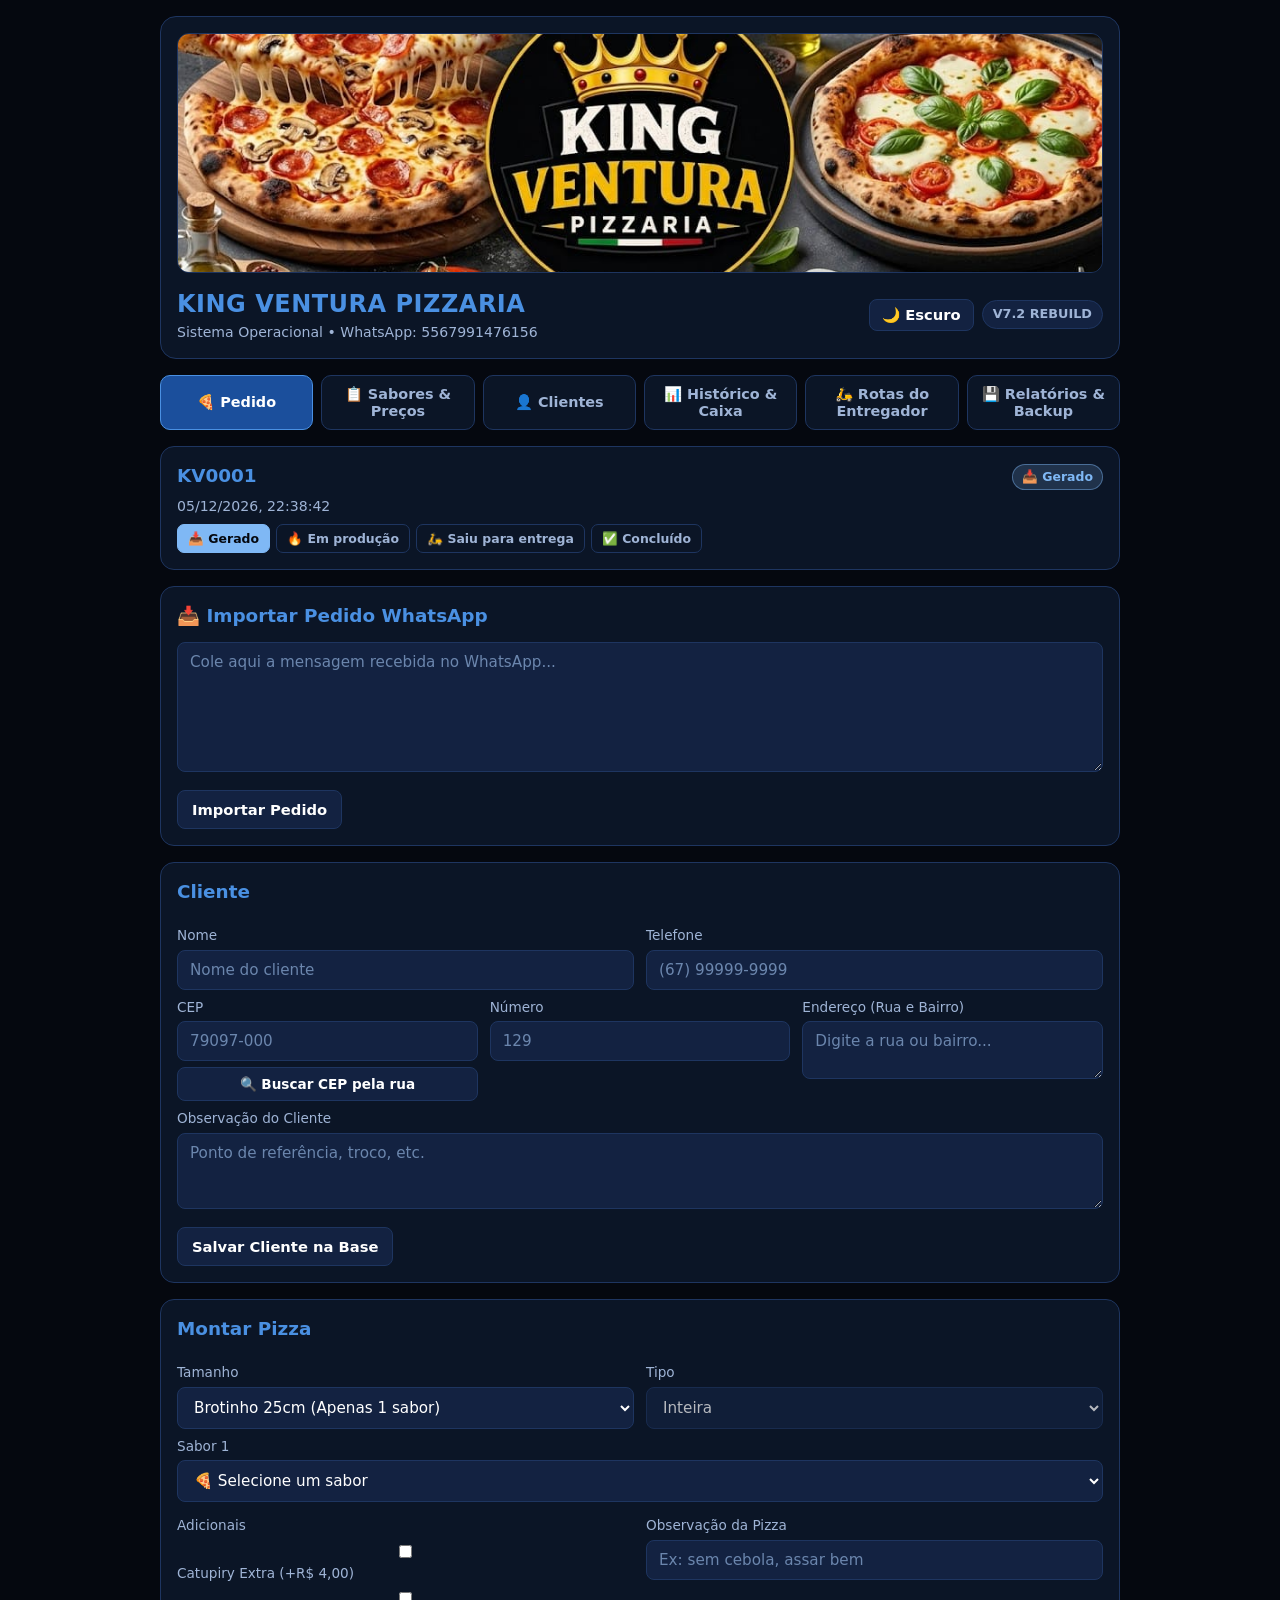
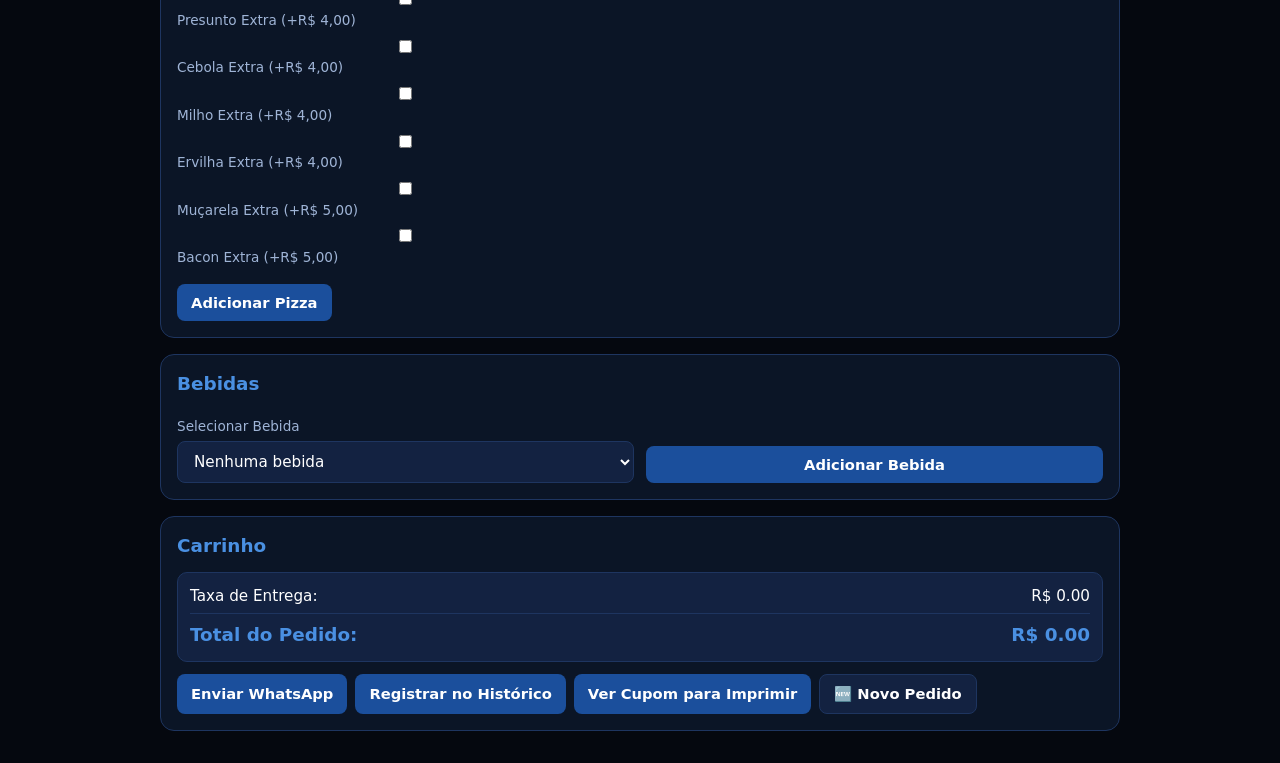
==== index.html @ 36b6d4f2 "Update index.html" ====
<!DOCTYPE html>
<html lang="pt-BR">
<head>
  <meta charset="UTF-8" />
  <meta name="viewport" content="width=device-width, initial-scale=1.0" />
  <title>KING VENTURA PIZZARIA — Sistema Operacional</title>
  <style>
    /* Paleta Grêmio: azul, preto e branco. Escuro (padrao) ou claro. */
    :root,
    body[data-tema="escuro"] {
      --bg: #05080f;
      --surface: #0b1526;
      --surface-2: #132241;
      --border: #1e3560;
      --text: #ffffff;
      --muted: #9fb4d6;
      --gold: #4a90e2;
      --terracotta: #1b4f9c;
      --danger: #cf4638;
      --azul-claro: #7fb8f5;
      --placeholder: #6b86ad;
      --sombra: rgba(0, 0, 0, 0.5);
    }

    body[data-tema="claro"] {
      --bg: #eef3fb;
      --surface: #ffffff;
      --surface-2: #e3ecf9;
      --border: #b9cdea;
      --text: #08203f;
      --muted: #4a6a94;
      --gold: #1b4f9c;
      --terracotta: #1b4f9c;
      --danger: #b8302a;
      --azul-claro: #4a90e2;
      --placeholder: #8ba3c4;
      --sombra: rgba(11, 21, 38, 0.12);
    }

    * {
      box-sizing: border-box;
      margin: 0;
      padding: 0;
      font-family: system-ui, -apple-system, BlinkMacSystemFont, "Segoe UI", Roboto, sans-serif;
    }

    body {
      background: var(--bg);
      color: var(--text);
      padding: 16px;
      line-height: 1.45;
    }

    ::selection {
      background: var(--gold);
      color: #ffffff;
    }

    body[data-tema="claro"] .card,
    body[data-tema="claro"] .brand-header,
    body[data-tema="claro"] .item,
    body[data-tema="claro"] .list-card {
      box-shadow: 0 1px 3px var(--sombra);
    }

    input:focus, select:focus, textarea:focus {
      outline: 2px solid var(--gold);
      outline-offset: 1px;
    }

    .app-container {
      max-width: 960px;
      margin: 0 auto;
    }

    .brand-header {
      background: var(--surface);
      border: 1px solid var(--border);
      border-radius: 16px;
      padding: 16px;
      margin-bottom: 16px;
    }

    .brand-logo {
      display: block;
      width: 100%;
      max-height: 240px;
      object-fit: cover;
      border-radius: 12px;
      margin-bottom: 14px;
      border: 1px solid var(--border);
    }

    .brand-top {
      display: flex;
      flex-wrap: wrap;
      justify-content: space-between;
      align-items: center;
      gap: 10px;
    }

    .brand-title {
      font-size: 1.5rem;
      font-weight: 800;
      letter-spacing: 0.5px;
      color: var(--gold);
    }

    .badge-version {
      background: var(--surface-2);
      border: 1px solid var(--border);
      color: var(--muted);
      padding: 4px 10px;
      border-radius: 999px;
      font-size: 0.8rem;
      font-weight: 600;
    }

    .nav-tabs {
      display: grid;
      grid-template-columns: repeat(auto-fit, minmax(150px, 1fr));
      gap: 8px;
      margin-bottom: 16px;
    }

    .nav-tab {
      background: var(--surface);
      color: var(--muted);
      border: 1px solid var(--border);
      padding: 10px 14px;
      border-radius: 10px;
      cursor: pointer;
      font-weight: 600;
      font-size: 0.9rem;
      transition: 0.15s ease;
    }

    .nav-tab:hover {
      border-color: var(--gold);
      color: var(--text);
    }

    .nav-tab.active {
      background: var(--terracotta);
      color: #ffffff;
      border-color: var(--gold);
    }

    .tab-panel {
      display: none;
    }

    .tab-panel.active {
      display: block;
    }

    .card {
      background: var(--surface);
      border: 1px solid var(--border);
      border-radius: 14px;
      padding: 16px;
      margin-bottom: 16px;
    }

    .card h2 {
      font-size: 1.15rem;
      margin-bottom: 12px;
      color: var(--gold);
    }

    .card h3 {
      font-size: 1rem;
      margin: 12px 0 8px;
      color: var(--text);
    }

    .grid-2 {
      display: grid;
      grid-template-columns: repeat(auto-fit, minmax(220px, 1fr));
      gap: 12px;
    }

    .grid-3 {
      display: grid;
      grid-template-columns: repeat(auto-fit, minmax(180px, 1fr));
      gap: 12px;
    }

    label {
      display: block;
      font-size: 0.85rem;
      color: var(--muted);
      margin-bottom: 4px;
      margin-top: 8px;
    }

    input, select, textarea {
      width: 100%;
      background: var(--surface-2);
      color: var(--text);
      border: 1px solid var(--border);
      border-radius: 8px;
      padding: 10px 12px;
      font-size: 0.95rem;
    }

    textarea {
      min-height: 76px;
      resize: vertical;
    }

    input::placeholder, textarea::placeholder {
      color: var(--placeholder);
    }

    select option {
      background: var(--surface-2);
      color: var(--text);
    }

    button {
      background: var(--terracotta);
      color: #fff;
      border: none;
      border-radius: 8px;
      padding: 10px 14px;
      font-weight: 700;
      font-size: 0.92rem;
      cursor: pointer;
      transition: 0.15s ease;
    }

    button:hover {
      filter: brightness(1.08);
    }

    button.secondary {
      background: var(--surface-2);
      color: var(--text);
      border: 1px solid var(--border);
    }

    button.gold {
      background: var(--terracotta);
      color: #ffffff;
    }

    button.danger {
      background: var(--danger);
      color: #fff;
    }

    .btn-row {
      display: flex;
      flex-wrap: wrap;
      gap: 8px;
      margin-top: 12px;
    }

    .item, .list-card {
      background: var(--surface-2);
      border: 1px solid var(--border);
      border-radius: 10px;
      padding: 12px;
      margin-bottom: 10px;
      overflow-wrap: anywhere;
    }

    .list-card > div:first-child {
      min-width: 0;
    }

    .summary-box {
      background: var(--surface-2);
      border: 1px solid var(--border);
      border-radius: 10px;
      padding: 12px;
      margin-top: 12px;
    }

    .summary-line {
      display: flex;
      justify-content: space-between;
      margin-bottom: 6px;
      font-size: 0.95rem;
    }

    .summary-total {
      display: flex;
      justify-content: space-between;
      font-size: 1.15rem;
      font-weight: 800;
      color: var(--gold);
      border-top: 1px solid var(--border);
      padding-top: 8px;
      margin-top: 6px;
    }

    .kpi-grid {
      display: grid;
      grid-template-columns: repeat(auto-fit, minmax(160px, 1fr));
      gap: 10px;
      margin-bottom: 12px;
    }

    .kpi-card {
      background: var(--surface-2);
      border: 1px solid var(--border);
      border-radius: 10px;
      padding: 12px;
    }

    .kpi-label {
      font-size: 0.8rem;
      color: var(--muted);
    }

    .kpi-value {
      font-size: 1.25rem;
      font-weight: 800;
      color: var(--gold);
      margin-top: 4px;
    }

    .status-pill {
      display: inline-block;
      padding: 3px 9px;
      border-radius: 999px;
      font-size: 0.78rem;
      font-weight: 700;
      background: rgba(74, 144, 226, 0.18);
      color: var(--azul-claro);
    }

    .ingredients-preview {
      font-size: 0.85rem;
      color: var(--muted);
      margin-top: 6px;
    }

    
    /* Etapas na paleta Grêmio: azul claro -> azul -> branco -> branco cheio */
    .status-pill.status-feito {
      background: rgba(127, 184, 245, 0.18);
      color: var(--azul-claro);
      border: 1px solid rgba(127, 184, 245, 0.45);
    }
    .status-pill.status-producao {
      background: rgba(74, 144, 226, 0.22);
      color: #a8cdf7;
      border: 1px solid rgba(74, 144, 226, 0.55);
    }
    .status-pill.status-entrega {
      background: rgba(11, 21, 38, 0.85);
      color: #ffffff;
      border: 1px solid rgba(127, 184, 245, 0.6);
    }
    .status-pill.status-finalizado {
      background: #ffffff;
      color: #05080f;
      border: 1px solid #ffffff;
    }
    .status-stepper {
      display: flex;
      flex-wrap: wrap;
      gap: 6px;
      margin-top: 8px;
    }
    .status-btn {
      padding: 6px 10px;
      font-size: 0.78rem;
      border-radius: 7px;
      background: var(--surface);
      color: var(--muted);
      border: 1px solid var(--border);
      font-weight: 700;
    }
    .status-btn.active-feito {
      background: var(--azul-claro);
      color: #05080f;
      border-color: var(--azul-claro);
    }
    .status-btn.active-producao {
      background: var(--gold);
      color: #ffffff;
      border-color: var(--gold);
    }
    .status-btn.active-entrega {
      background: var(--terracotta);
      color: #ffffff;
      border-color: var(--terracotta);
    }
    .status-btn.active-finalizado {
      background: #ffffff;
      color: #05080f;
      border-color: #ffffff;
    }

    /* ===== CUPOM TERMICO: escondido na tela, visivel so no papel ===== */
    #cupomTermico {
      display: none;
    }

    .cupom-txt {
      font-size: 12px;
      line-height: 1.25;
      color: #000;
    }

    .cupom-titulo {
      text-align: center;
      font-size: 13px;
      font-weight: 900;
    }

    .cupom-total {
      font-size: 13px;
      font-weight: 900;
      margin-top: 2px;
    }

    .cupom-rodape {
      text-align: center;
      margin-top: 2px;
    }

    .cupom-obs {
      font-size: 11px;
    }

    /* O cupom agora e impresso em uma janela propria (ver imprimirCupomTermico). */


    /* ---------- AJUSTES PARA CELULAR ---------- */
    @media (max-width: 720px) {
      body { padding: 10px; font-size: 16px; }
      .app-container { max-width: 100%; }
      .brand-header, .card { padding: 12px; border-radius: 12px; margin-bottom: 12px; }
      .brand-logo { max-height: 150px; }
      .brand-title { font-size: 1.15rem; line-height: 1.25; }
      .grid-2, .grid-3, .kpi-grid { grid-template-columns: 1fr; gap: 10px; }
      .kpi-grid { grid-template-columns: repeat(2, minmax(0, 1fr)); }
      input, select, textarea { font-size: 16px; padding: 12px; }
      label { font-size: 0.9rem; }
      button { font-size: 0.95rem; padding: 12px 14px; }
      .nav-tabs { grid-template-columns: repeat(2, minmax(0, 1fr)); }
      .nav-tab { padding: 12px 10px; font-size: 0.85rem; text-align: center; line-height: 1.2; }
      .btn-row { flex-direction: column; }
      .btn-row button { width: 100%; }
      .summary-line, .summary-total { font-size: 1rem; }
      .summary-total { font-size: 1.1rem; }
      .status-stepper button { flex: 1 1 auto; }
    }

    @media (max-width: 400px) {
      .brand-title { font-size: 1rem; }
      .kpi-grid { grid-template-columns: 1fr; }
      .nav-tabs { grid-template-columns: 1fr; }
    }
  </style>
</head>
<body>
  <div class="app-container">
    <header class="brand-header">
      <img
        src="logo01.jpeg"
        alt="King Ventura Pizzaria"
        class="brand-logo"
        onerror="this.style.display='none'"
      />
      <div class="brand-top">
        <div>
          <h1 class="brand-title">KING VENTURA PIZZARIA</h1>
          <p style="color: var(--muted); font-size: 0.88rem;">Sistema Operacional • WhatsApp: 5567991476156</p>
        </div>
        <div style="display: flex; gap: 8px; align-items: center;">
          <button id="btnTema" class="secondary" type="button" style="padding: 6px 12px;">🌙 Escuro</button>
          <span class="badge-version">V7.2 REBUILD</span>
        </div>
      </div>
    </header>

    <nav class="nav-tabs" aria-label="Navegação do sistema">
      <button class="nav-tab active" data-tab="pedido">🍕 Pedido</button>
      <button class="nav-tab" data-tab="sabores">📋 Sabores & Preços</button>
      <button class="nav-tab" data-tab="clientes">👤 Clientes</button>
      <button class="nav-tab" data-tab="historico">📊 Histórico & Caixa</button>
      <button class="nav-tab" data-tab="rotas">🛵 Rotas do Entregador</button>
      <button class="nav-tab" data-tab="relatorios">💾 Relatórios & Backup</button>
    </nav>

    <!-- ABA 1: PEDIDO -->
    <section id="tab-pedido" class="tab-panel active">
      <div class="card">
        <div class="brand-top">
          <h2 id="numeroPedido" style="margin-bottom: 0;">KV0001</h2>
          <span id="statusPedido" class="status-pill status-feito">📥 Gerado</span>
        </div>
        <p id="dataPedido" style="color: var(--muted); font-size: 0.88rem; margin-top: 6px;"></p>
        <div id="botoesStatusPedidoAtual" class="status-stepper" aria-label="Etapas do pedido atual"></div>
      </div>

      <div id="cardImportarWhats" class="card">
        <h2>📥 Importar Pedido WhatsApp</h2>
        <textarea
          id="pedidoWhats"
          rows="6"
          placeholder="Cole aqui a mensagem recebida no WhatsApp..."
        ></textarea>
        <div class="btn-row">
          <button id="btnImportarWhats" class="secondary">Importar Pedido</button>
        </div>
      </div>

      <div class="card">
        <h2>Cliente</h2>
        <div class="grid-2">
          <div>
            <label for="nome">Nome</label>
            <input id="nome" placeholder="Nome do cliente" />
          </div>
          <div>
            <label for="telefone">Telefone</label>
            <input id="telefone" placeholder="(67) 99999-9999" />
          </div>
        </div>

        <div class="grid-3">
          <div>
            <label for="cep">CEP</label>
            <input id="cep" placeholder="79097-000" />
            <button id="btnBuscarCepDaRua" class="secondary" type="button"
                    style="width: 100%; margin-top: 6px; font-size: 0.85rem; padding: 8px;">
              🔍 Buscar CEP pela rua
            </button>
          </div>
          <div>
            <label for="numero">Número</label>
            <input id="numero" placeholder="129" />
          </div>
          <div>
            <label for="endereco">Endereço (Rua e Bairro)</label>
            <textarea
              id="endereco"
              rows="2"
              list="listaRuasCG"
              placeholder="Digite a rua ou bairro..."
              style="min-height: 54px;"
            ></textarea>
            <datalist id="listaRuasCG"></datalist>
          </div>
        </div>

        <label for="observacao">Observação do Cliente</label>
        <textarea id="observacao" placeholder="Ponto de referência, troco, etc."></textarea>

        <div class="btn-row">
          <button id="btnSalvarClienteRapido" class="secondary" type="button">Salvar Cliente na Base</button>
        </div>
      </div>

      <div class="card">
        <h2>Montar Pizza</h2>
        <div class="grid-2">
          <div>
            <label for="tamanho">Tamanho</label>
            <select id="tamanho">
              <option value="brotinho">Brotinho 25cm (Apenas 1 sabor)</option>
              <option value="grande">Grande 35cm</option>
            </select>
          </div>
          <div>
            <label for="tipoPizza">Tipo</label>
            <select id="tipoPizza">
              <option value="inteira">Inteira</option>
              <option value="meio">Meio a Meio</option>
            </select>
          </div>
        </div>

        <div class="grid-2">
          <div>
            <label for="sabor1">Sabor 1</label>
            <select id="sabor1"></select>
          </div>
          <div id="boxSabor2" style="display: none;">
            <label for="sabor2">Sabor 2 (Meio a Meio)</label>
            <select id="sabor2"></select>
          </div>
        </div>

        <div id="ingredientes" class="ingredients-preview"></div>

        <div class="grid-2">
          <div>
            <label>Adicionais</label>

<div id="listaAdicionais" class="extras-list">

  <label class="extra-item">
    <input type="checkbox" value="4" data-nome="Catupiry Extra">
    Catupiry Extra (+R$ 4,00)
  </label>

  <label class="extra-item">
    <input type="checkbox" value="4" data-nome="Presunto Extra">
    Presunto Extra (+R$ 4,00)
  </label>

  <label class="extra-item">
    <input type="checkbox" value="4" data-nome="Cebola Extra">
    Cebola Extra (+R$ 4,00)
  </label>

  <label class="extra-item">
    <input type="checkbox" value="4" data-nome="Milho Extra">
    Milho Extra (+R$ 4,00)
  </label>

  <label class="extra-item">
    <input type="checkbox" value="4" data-nome="Ervilha Extra">
    Ervilha Extra (+R$ 4,00)
  </label>

  <label class="extra-item">
    <input type="checkbox" value="5" data-nome="Muçarela Extra">
    Muçarela Extra (+R$ 5,00)
  </label>

  <label class="extra-item">
    <input type="checkbox" value="5" data-nome="Bacon Extra">
    Bacon Extra (+R$ 5,00)
  </label>

</div>

          </div>
          <div>
            <label for="obsPizza">Observação da Pizza</label>
            <input id="obsPizza" placeholder="Ex: sem cebola, assar bem" />
          </div>
        </div>

        <div class="btn-row">
        <button id="btnAdicionarPizza" class="gold" type="button">Adicionar Pizza</button>

        </div>
      </div>

      <div class="card">
        <h2>Bebidas</h2>
        <div class="grid-2">
          <div>
            <label for="bebida">Selecionar Bebida</label>
            <select id="bebida">
              <option value="">Nenhuma bebida</option>
              <option value="16">Coca-Cola 2 Litros - R$ 16,00</option>
              <option value="10">Guaraná Antarctica 1 Litro - R$ 10,00</option>
              <option value="6">Coca-Cola Lata 310ml - R$ 6,00</option>
            </select>
          </div>
         <div style="display: flex; align-items: flex-end;">
  <button id="btnAdicionarBebida" type="button" style="width: 100%;">Adicionar Bebida</button>
</div>

        </div>
      </div>

      <div class="card">
        <h2>Carrinho</h2>
        <div id="carrinho"></div>

        <div class="summary-box">
          <div class="summary-line">
            <span>Taxa de Entrega:</span>
            <span>R$ <span id="taxaEntrega">0.00</span></span>
          </div>
          <div id="mensagemEntrega" style="font-size: 0.85rem; color: var(--gold); margin-bottom: 6px;"></div>
          <div class="summary-total">
            <span>Total do Pedido:</span>
            <span>R$ <span id="totalPedido">0.00</span></span>
          </div>
        </div>

        <div class="btn-row">
          <button id="btnWhatsApp" class="gold" type="button">Enviar WhatsApp</button>
          <button id="btnRegistrarHistorico" type="button">Registrar no Histórico</button>
         <button id="btnVerCupom" class="gold" type="button">Ver Cupom para Imprimir</button>
          <button onclick="novoPedido()" class="secondary" type="button">🆕 Novo Pedido</button>
        </div>
      </div>
    </section>

    <!-- ABA 2: SABORES & PREÇOS -->
    <section id="tab-sabores" class="tab-panel">
      <div class="card">
        <h2>Cadastrar / Editar Sabor</h2>
        <input type="hidden" id="saborEditandoOriginal" />
        <div class="grid-3">
          <div>
            <label for="cadNomeSabor">Nome do Sabor</label>
            <input id="cadNomeSabor" placeholder="Ex: Portuguesa" />
          </div>
          <div>
            <label for="cadPrecoBrotinho">Brotinho 25cm (R$)</label>
            <input id="cadPrecoBrotinho" type="number" step="0.50" min="0" placeholder="20.00" />
          </div>
          <div>
            <label for="cadPrecoGrande">Grande 35cm (R$)</label>
            <input id="cadPrecoGrande" type="number" step="0.50" min="0" placeholder="40.00" />
          </div>
        </div>
        <label for="cadIngredientes">Ingredientes (separados por vírgula)</label>
        <input id="cadIngredientes" placeholder="Molho, Muçarela, Presunto, Ovo, Cebola, Azeitonas, Orégano" />

        <div class="btn-row">
          <button id="btnSalvarSabor" class="gold" type="button">Salvar Sabor</button>
          <button id="btnCancelarEdicaoSabor" class="secondary" type="button">Limpar Campos</button>
          <button id="btnRestaurarSabores" class="secondary" type="button">Restaurar Sabores Padrão</button>
        </div>
      </div>

      <div class="card">
        <h2>Sabores Cadastrados</h2>
        <div id="listaSabores"></div>
      </div>
    </section>

    <!-- ABA 3: CLIENTES -->
    <section id="tab-clientes" class="tab-panel">
      <div class="card">
        <h2>Cadastrar / Editar Cliente</h2>
        <input type="hidden" id="clienteEditId" />
        <div class="grid-2">
          <div>
            <label for="cliNome">Nome</label>
            <input id="cliNome" placeholder="Nome completo" />
          </div>
          <div>
            <label for="cliTelefone">Telefone</label>
            <input id="cliTelefone" placeholder="(67) 99999-9999" />
          </div>
        </div>
        <div class="grid-3">
          <div>
            <label for="cliCep">CEP</label>
            <input id="cliCep" placeholder="79097-000" />
          </div>
          <div>
            <label for="cliNumero">Número</label>
            <input id="cliNumero" placeholder="129" />
          </div>
          <div>
            <label for="cliEndereco">Endereço</label>
            <input id="cliEndereco" placeholder="Rua / Bairro" />
          </div>
        </div>
        <label for="cliObs">Observação</label>
        <input id="cliObs" placeholder="Preferências ou ponto de referência" />
        <div class="btn-row">
          <button id="btnSalvarCliente" class="gold" type="button">Salvar Cliente</button>
          <button id="btnLimparClienteForm" class="secondary" type="button">Limpar</button>
        </div>
      </div>

      <div class="card">
        <h2>Base de Clientes</h2>
        <input id="buscaCliente" placeholder="Buscar cliente por nome, telefone ou endereço..." />
        <div id="listaClientes" style="margin-top: 12px;"></div>
      </div>
    </section>

    <!-- ABA 4: HISTÓRICO & CAIXA -->
    <section id="tab-historico" class="tab-panel">
      <div class="card">
        <h2>Resumo do Caixa</h2>
        <div class="kpi-grid">
          <div class="kpi-card">
            <div class="kpi-label">Pedidos Registrados</div>
            <div id="kpiQtdPedidos" class="kpi-value">0</div>
          </div>
          <div class="kpi-card">
            <div class="kpi-label">Faturamento Total</div>
            <div class="kpi-value">R$ <span id="kpiFaturamento">0.00</span></div>
          </div>
          <div class="kpi-card">
            <div class="kpi-label">Ticket Médio</div>
            <div class="kpi-value">R$ <span id="kpiTicketMedio">0.00</span></div>
          </div>
        </div>
        <input id="buscaHistorico" placeholder="Buscar pedido por código (KV...), cliente ou status..." />
        <div id="filtrosStatusHistorico" class="status-stepper" style="margin-top: 10px;">
          <button type="button" class="status-btn active-feito" data-filtro-status="Todos" onclick="selecionarFiltroHistorico('Todos')">Todos</button>
          <button type="button" class="status-btn" data-filtro-status="Gerado" onclick="selecionarFiltroHistorico('Gerado')">📥 Gerado</button>
          <button type="button" class="status-btn" data-filtro-status="Em produção" onclick="selecionarFiltroHistorico('Em produção')">🔥 Em produção</button>
          <button type="button" class="status-btn" data-filtro-status="Saiu para entrega" onclick="selecionarFiltroHistorico('Saiu para entrega')">🛵 Saiu para entrega</button>
          <button type="button" class="status-btn" data-filtro-status="Concluído" onclick="selecionarFiltroHistorico('Concluído')">✅ Concluído</button>
        </div>
      </div>

      <div class="card" id="cardEditarPedido" style="display: none;">
        <h2>✏️ Editar Itens do Pedido <span id="editarPedidoNumero"></span></h2>
        <p style="color: var(--muted); font-size: 0.9rem; margin-bottom: 10px;">
          Altere os itens, o valor ou a taxa de entrega. Depois salve para atualizar o histórico e o caixa.
        </p>
        <div id="editarItensLista"></div>

        <div class="grid-3" style="margin-top: 12px;">
          <div>
            <label for="editarTaxaEntrega">Taxa de Entrega (R$)</label>
            <input id="editarTaxaEntrega" type="number" step="0.50" min="0" />
          </div>
          <div>
            <label for="editarClienteHistorico">Cliente</label>
            <input id="editarClienteHistorico" placeholder="Nome do cliente" />
          </div>
          <div>
            <label for="editarObservacaoHistorico">Observação</label>
            <input id="editarObservacaoHistorico" placeholder="Observação do pedido" />
          </div>
        </div>

        <div class="summary-box">
          <div class="summary-line"><span>Itens</span><span>R$ <span id="editarSubtotal">0.00</span></span></div>
          <div class="summary-line"><span>Taxa de Entrega</span><span>R$ <span id="editarTaxaMostrada">0.00</span></span></div>
          <div class="summary-total"><span>Total</span><span>R$ <span id="editarTotal">0.00</span></span></div>
        </div>

        <div class="btn-row">
          <button id="btnSalvarEdicaoPedido" class="gold" type="button">Salvar Alterações</button>
          <button id="btnAdicionarItemEdicao" class="secondary" type="button" onclick="adicionarItemEdicao()">+ Adicionar Item</button>
          <button id="btnCancelarEdicaoPedido" class="secondary" type="button">Cancelar</button>
        </div>
      </div>

      <div class="card">
        <h2>Histórico de Pedidos</h2>
        <div id="listaHistorico"></div>
      </div>
    </section>

    <!-- ABA 5: ROTAS DO ENTREGADOR -->
    <section id="tab-rotas" class="tab-panel">
      <div class="card">
        <h2>🛵 Rotas do Entregador</h2>
        <p style="color: var(--muted); font-size: 0.9rem; margin-bottom: 10px;">
          Informe o endereço de entrega e o sistema calcula a distância real de carro
          a partir da Rua Delamare, 129, mostra o tempo estimado e abre a rota no mapa.
        </p>

        <div class="grid-2">
          <div>
            <label for="rotaEndereco">Endereço de entrega</label>
            <input id="rotaEndereco" placeholder="Rua, número e bairro" />
          </div>
          <div>
            <label for="rotaCliente">Cliente / Pedido (opcional)</label>
            <input id="rotaCliente" placeholder="Ex: KV0012 - Maria" />
          </div>
        </div>

        <div class="btn-row">
          <button id="btnCalcularRota" class="gold" type="button">Calcular Rota</button>
          <button id="btnUsarEnderecoPedido" class="secondary" type="button">Usar endereço do pedido atual</button>
          <button id="btnRotasDoDia" class="secondary" type="button">Rotas dos pedidos de hoje</button>
        </div>

        <div id="resultadoRota" class="summary-box" style="display: none;"></div>
      </div>

      <div class="card">
        <h2>🔌 Teste de Conexão das APIs</h2>
        <p style="color: var(--muted); font-size: 0.9rem; margin-bottom: 10px;">
          A taxa de entrega depende destes serviços responderem. Se algum falhar aqui,
          a taxa não calcula e o CEP não preenche o endereço.
        </p>
        <div class="btn-row">
          <button id="btnTestarApis" class="gold" type="button">Testar Conexão Agora</button>
        </div>
        <div id="resultadoTesteApis" class="summary-box" style="margin-top: 10px;"></div>
      </div>

      <div class="card">
        <h2>🔑 Chave da API de Rotas</h2>
        <p style="color: var(--muted); font-size: 0.9rem; margin-bottom: 10px;">
          O cálculo usa o OpenRouteService, que é gratuito (2.000 rotas por dia, sem cartão de crédito).
          Crie a sua chave em
          <a href="https://openrouteservice.org" target="_blank" rel="noopener" style="color: var(--gold);">openrouteservice.org</a>
          e cole aqui. A chave fica salva apenas neste aparelho.
        </p>
        <label for="inputChaveRota">Chave da API</label>
        <input id="inputChaveRota" placeholder="Cole aqui a sua chave" autocomplete="off" spellcheck="false" />
        <div class="btn-row">
          <button id="btnSalvarChaveRota" class="gold" type="button">Salvar Chave</button>
          <button id="btnTestarChaveRota" class="secondary" type="button">Testar Chave</button>
          <button id="btnApagarChaveRota" class="danger" type="button">Apagar Chave</button>
        </div>
        <div id="statusChaveRota" style="font-size: 0.88rem; color: var(--muted); margin-top: 10px;"></div>
      </div>

      <div class="card">
        <h2>📋 Entregas de Hoje</h2>
        <div id="listaRotasDia"></div>
      </div>
    </section>

    <!-- ABA 6: RELATÓRIOS & BACKUP -->
    <section id="tab-relatorios" class="tab-panel">
      <div class="card">
        <h2>Exportar Relatórios CSV</h2>
        <p style="color: var(--muted); font-size: 0.9rem; margin-bottom: 10px;">
          Baixe planilhas CSV compatíveis com Excel para controle financeiro e de clientes.
        </p>
        <div class="btn-row">
          <button id="btnExportarPedidosCSV" class="gold" type="button">Baixar Histórico de Pedidos (CSV)</button>
          <button id="btnExportarSaboresCSV" class="secondary" type="button">Baixar Tabela de Sabores (CSV)</button>
          <button id="btnExportarClientesCSV" class="secondary" type="button">Baixar Base de Clientes (CSV)</button>
        </div>
      </div>

      <div class="card">
        <h2>Backup e Restauração (JSON)</h2>
        <p style="color: var(--muted); font-size: 0.9rem; margin-bottom: 10px;">
          Salve todo o sistema (sabores, preços, clientes, histórico e numeração) ou restaure um arquivo JSON.
        </p>
        <div class="btn-row">
          <button id="btnExportarBackup" class="gold" type="button">Exportar Backup JSON</button>
          <button id="btnImportarBackup" class="secondary" type="button">Restaurar Backup JSON</button>
        </div>
        <label for="inputBackupJson">Conteúdo JSON para Restauração</label>
        <textarea id="inputBackupJson" rows="6" placeholder="Cole aqui o JSON de backup ou selecione um arquivo abaixo..."></textarea>
        <label for="fileBackupJson">Ou escolher arquivo .json</label>
        <input id="fileBackupJson" type="file" accept=".json,application/json" />
      </div>
    </section>
    <!-- CUPOM TÉRMICO COMPACTO (SOMENTE IMPRESSÃO) -->
    <div id="cupomTermico" aria-hidden="true"></div>
  </div>

  <script>
    const NUMERO_WHATSAPP = "5567991476156";

    /* ===== ENTREGA: PONTO DE PARTIDA E REGRA DE TAXA ===== */
    // Origem das entregas — Rua Delamare, 129, Tarumã, CEP 79097-240.
    // TODA rota parte daqui, em qualquer tela.
    const ORIGEM_ENTREGA = {
      endereco: "Rua Delamare, 129 - Jardim Tarumã, Campo Grande - MS",
      cep: "79097-240",
      rua: "Rua Delamare",
      numero: "129"
    };

    // Regra de taxa: até 3 km é grátis; a partir de 3 km começa em R$ 5,00
    // e sobe R$ 1,50 por km adicional, até o teto de 10 km.
    const REPASSE_ATE_KM = 3;            // faixa gratuita (até 3 km)
    const REPASSE_FIM_INICIAL = 4;       // a partir de 3 km, o primeiro passo é 4 km
    const REPASSE_INICIAL = 5;           // valor cobrado assim que passa dos 3 km
    const REPASSE_POR_KM_EXTRA = 1.5;    // valor somado por km além dos 4 km

    // Área de atendimento: entrega somente até 10 km do ponto de partida.
    const RAIO_MAXIMO_KM = 10;

    // ===== ROTAS E DISTANCIA (OpenRouteService) =====
    // Chave gratuita, sem cartao de credito: https://openrouteservice.org
    const ORS_ENDPOINT = "https://api.heigit.org/openrouteservice";
    const ORS_PROFILE = "driving-car";
    const ORS_CHAVE_LOCAL = "kv_ors_key";

    // Coordenadas do ponto de partida — Rua Delamare, 129, CEP 79097-240.
    // Valor de referencia: se estiver errado, o sistema corrige sozinho
    // buscando pelo CEP na primeira rota calculada (ver obterOrigemReal()).
    const ORIGEM_COORDS = {
      lat: -20.5440728,
      lng: -54.6727293,
      endereco: "Rua Delamare, 129 - Jardim Tarumã, Campo Grande - MS",
      cep: "79097-240"
    };

    // A pizzaria fica na Rua Delamare, 129 (nao em outro numero da mesma rua).
    // A origem e FIXA: nada de busca por texto livre, que cai em qualquer ponto
    // da rua (107, 172, 716...). Se precisar mudar, ajuste aqui.
    function obterOrigemReal() {
      // limpa o cache antigo que pudesse ter gravado uma posicao errada
      try {
        const salvo = localStorage.getItem("kv_origem_coords");
        if (salvo) {
          const c = JSON.parse(salvo);
          // descarta qualquer cache que nao seja exatamente este ponto
          if (!c || Math.abs(c.lat - ORIGEM_COORDS.lat) > 0.0005 ||
              Math.abs(c.lng - ORIGEM_COORDS.lng) > 0.0005) {
            localStorage.removeItem("kv_origem_coords");
          }
        }
      } catch (e) {
        localStorage.removeItem("kv_origem_coords");
      }
      return { lat: ORIGEM_COORDS.lat, lng: ORIGEM_COORDS.lng };
    }

    // Bairros com entrega grátis, custe o que custar em km.
    const BAIRROS_ENTREGA_GRATIS = [
      "Jardim Tarumã"
    ];

    // Distância de rota (km) do ponto de partida até cada CEP/bairro.
    // Preencha aqui com os CEPs/bairros que voce atende. Exemplo:
    //   "79097-240": 0.5,
    //   "79006-000": 6.2
    const TABELA_DISTANCIAS_KM = {
    };

    // Faixas por inicio do CEP: funciona sem cadastrar rua por rua.
    // Ajuste os km conforme a realidade dos bairros.
    const FAIXAS_CEP_ENTREGA = [
      // { prefixo: "79097", km: 1.5,  nome: "Jardim Tarumã" },
      // { prefixo: "79006", km: 6.5,  nome: "Vila Bandeirante" },
      // { prefixo: "79002", km: 7.5,  nome: "Centro" }
    ];

    const SABORES_PADRAO = {
      "Muçarela": {
        brotinho: 15,
        grande: 35,
        ingredientes: ["Molho", "Muçarela", "Azeitonas", "Orégano"]
      },
      "Calabresa": {
        brotinho: 20,
        grande: 35,
        ingredientes: ["Molho", "Muçarela", "Calabresa", "Cebola", "Azeitonas", "Orégano"]
      },
      "Catupiry": {
        brotinho: 20,
        grande: 35,
        ingredientes: ["Molho", "Muçarela", "Catupiry", "Azeitonas", "Orégano"]
      },
      "Calabresa com Catupiry": {
        brotinho: 20,
        grande: 40,
        ingredientes: ["Molho", "Muçarela", "Calabresa", "Catupiry", "Azeitonas", "Orégano"]
      },
      "Frango com Catupiry": {
        brotinho: 20,
        grande: 40,
        ingredientes: ["Molho", "Muçarela", "Frango Desfiado", "Catupiry", "Azeitonas", "Orégano"]
      },
      "Presunto": {
        brotinho: 20,
        grande: 35,
        ingredientes: ["Molho", "Muçarela", "Presunto", "Cebola", "Azeitonas", "Orégano"]
      },
      "Presunto com Catupiry": {
        brotinho: 20,
        grande: 40,
        ingredientes: ["Molho", "Muçarela", "Presunto", "Catupiry", "Azeitonas", "Orégano"]
      },
      "Brasileira": {
        brotinho: 20,
        grande: 40,
        ingredientes: ["Molho", "Muçarela", "Milho Verde", "Ervilha", "Cebola", "Azeitonas", "Orégano"]
      },
      "Frango com Milho e Tomate": {
        brotinho: 20,
        grande: 40,
        ingredientes: ["Molho", "Muçarela", "Frango Desfiado", "Milho Verde", "Tomate", "Azeitonas", "Orégano"]
      },
      "Baiana": {
        brotinho: 23,
        grande: 40,
        ingredientes: ["Molho", "Muçarela", "Calabresa", "Bacon", "Molho de Pimenta", "Cebola", "Azeitonas", "Orégano"]
      },
      "Bacon": {
        brotinho: 23,
        grande: 40,
        ingredientes: ["Molho", "Muçarela", "Bacon", "Cebola", "Azeitonas", "Orégano"]
      },
      "Cremosa": {
        brotinho: 23,
        grande: 40,
        ingredientes: ["Molho", "Muçarela", "Catupiry", "Creme de Leite", "Azeitonas", "Orégano"]
      },
      "Lombo ao Creme": {
        brotinho: 23,
        grande: 40,
        ingredientes: ["Molho", "Muçarela", "Lombinho", "Creme de Leite", "Azeitonas", "Orégano"]
      }
    };

    let SABORES = {};
    let historicoPedidos = [];
    let clientesBase = [];
    let taxaEntrega = 0;

    let pedidoAtual = {
      numero: "",
      data: "",
      status: "Aberto",
      cliente: "",
      telefone: "",
      cep: "",
      endereco: "",
      numeroCasa: "",
      observacao: "",
      taxaEntrega: 0,
      itens: [],
      total: 0
    };

    function carregarSaboresStorage() {
      const salvo = localStorage.getItem("kv_sabores");
      if (salvo) {
        try {
          SABORES = JSON.parse(salvo);
          return;
        } catch (e) {}
      }
      SABORES = JSON.parse(JSON.stringify(SABORES_PADRAO));
      salvarSaboresStorage();
    }

    function salvarSaboresStorage() {
      localStorage.setItem("kv_sabores", JSON.stringify(SABORES));
    }

    function carregarHistorico() {
      const dados = localStorage.getItem("historicoPedidos");
      if (dados) {
        try {
          historicoPedidos = JSON.parse(dados);
        } catch (e) {
          historicoPedidos = [];
        }
      }
    }

    function salvarHistorico() {
      localStorage.setItem("historicoPedidos", JSON.stringify(historicoPedidos));
    }

    function carregarClientes() {
      const dados = localStorage.getItem("kv_clientes");
      if (dados) {
        try {
          clientesBase = JSON.parse(dados);
        } catch (e) {
          clientesBase = [];
        }
      }
    }

    function salvarClientes() {
      localStorage.setItem("kv_clientes", JSON.stringify(clientesBase));
    }


    const ETAPAS_PEDIDO = [
      { key: "Gerado", label: "📥 Gerado", pillClass: "status-feito", activeClass: "active-feito" },
      { key: "Em produção", label: "🔥 Em produção", pillClass: "status-producao", activeClass: "active-producao" },
      { key: "Saiu para entrega", label: "🛵 Saiu para entrega", pillClass: "status-entrega", activeClass: "active-entrega" },
      { key: "Concluído", label: "✅ Concluído", pillClass: "status-finalizado", activeClass: "active-finalizado" }
    ];

    function normalizarStatusPedido(status) {
      const s = String(status || "").trim().toLowerCase();
      if (!s || s === "aberto" || s === "feito" || s === "gerado") return "Gerado";
      if (s.includes("preparo") || s.includes("produ")) return "Em produção";
      if (s.includes("entrega") || s.includes("saiu")) return "Saiu para entrega";
      if (s.includes("conclu") || s.includes("final")) return "Concluído";
      return "Gerado";
    }

    function obterMetaStatus(status) {
      const norm = normalizarStatusPedido(status);
      return ETAPAS_PEDIDO.find((e) => e.key === norm) || ETAPAS_PEDIDO[0];
    }

    function atualizarBadgeStatusAtual(status) {
      const meta = obterMetaStatus(status);
      const badge = document.getElementById("statusPedido");
      if (!badge) return;
      badge.className = "status-pill " + meta.pillClass;
      badge.innerText = meta.label;
    }

    function definirStatusPedidoAtual(novoStatus) {
      const meta = obterMetaStatus(novoStatus);
      pedidoAtual.status = meta.key;
      atualizarBadgeStatusAtual(meta.key);
      renderizarBotoesStatusAtual();
    }

    function renderizarBotoesStatusAtual() {
      const container = document.getElementById("botoesStatusPedidoAtual");
      if (!container) return;
      const atualNorm = normalizarStatusPedido(pedidoAtual.status);
      container.innerHTML = ETAPAS_PEDIDO.map((etapa) => {
        const isCurrent = etapa.key === atualNorm;
        return `<button type="button" class="status-btn ${isCurrent ? etapa.activeClass : ""}" onclick="definirStatusPedidoAtual('${etapa.key}')">${etapa.label}</button>`;
      }).join("");
    }

    function gerarNumeroPedido() {
      let numero = Number(localStorage.getItem("ultimoPedido") || 0);
      numero++;
      localStorage.setItem("ultimoPedido", numero);
      return "KV" + String(numero).padStart(4, "0");
    }

    function registrarPedido(pedido) {
      pedido.numero = pedido.numero || gerarNumeroPedido();
      pedido.data = pedido.data || new Date().toLocaleString("pt-BR");
      pedido.status = normalizarStatusPedido(pedido.status || pedidoAtual.status || "Feito");
      historicoPedidos.unshift(pedido);
      salvarHistorico();
      renderizarHistorico();
      popularDatalistRuas();
    }

    function inicializarPedido() {
      const agora = new Date();
      let proximoNum = Number(localStorage.getItem("ultimoPedido") || 0) + 1;
      const codigo = "KV" + String(proximoNum).padStart(4, "0");

      pedidoAtual.numero = codigo;
      pedidoAtual.data = agora.toLocaleString("pt-BR");
      pedidoAtual.status = "Gerado";

      document.getElementById("numeroPedido").innerText = codigo;
      document.getElementById("dataPedido").innerText = pedidoAtual.data;
      atualizarBadgeStatusAtual("Gerado");
      renderizarBotoesStatusAtual();
    }

    function carregarSabores() {
      const tamanho = document.getElementById("tamanho").value;
      const sabor1 = document.getElementById("sabor1");
      const sabor2 = document.getElementById("sabor2");

      const prev1 = sabor1.value;
      const prev2 = sabor2.value;

      sabor1.innerHTML = '<option value="">🍕 Selecione um sabor</option>';
      sabor2.innerHTML = '<option value="">🍕 Selecione um sabor</option>';

      Object.keys(SABORES).forEach((nome) => {
        const preco = tamanho === "brotinho" ? Number(SABORES[nome].brotinho) : Number(SABORES[nome].grande);
        sabor1.innerHTML += `<option value="${nome}">${nome} - R$ ${preco.toFixed(2)}</option>`;
        sabor2.innerHTML += `<option value="${nome}">${nome} - R$ ${preco.toFixed(2)}</option>`;
      });

      if (prev1 && SABORES[prev1]) sabor1.value = prev1;
      if (prev2 && SABORES[prev2]) sabor2.value = prev2;

      atualizarVisualPedido();
      atualizarPreviewIngredientes();
    }

    function atualizarVisualPedido() {
      const tamanho = document.getElementById("tamanho").value;
      const tipoSelect = document.getElementById("tipoPizza");
      const boxSabor2 = document.getElementById("boxSabor2");

      if (tamanho === "brotinho") {
        tipoSelect.disabled = true;
        tipoSelect.value = "inteira";
        boxSabor2.style.display = "none";
      } else {
        tipoSelect.disabled = false;
        boxSabor2.style.display = tipoSelect.value === "meio" ? "block" : "none";
      }

      atualizarPreviewIngredientes();
    }

    function atualizarPreviewIngredientes() {
      const el = document.getElementById("ingredientes");
      const tamanho = document.getElementById("tamanho").value;
      const tipo = document.getElementById("tipoPizza").value;
      const s1 = document.getElementById("sabor1").value;
      const s2 = document.getElementById("sabor2").value;

      if (!s1 || !SABORES[s1]) {
        el.innerText = "";
        return;
      }

      if (tamanho === "grande" && tipo === "meio" && s2 && SABORES[s2]) {
        el.innerText =
          `Ingredientes — 50% ${s1}: ${SABORES[s1].ingredientes.join(", ")} | ` +
          `50% ${s2}: ${SABORES[s2].ingredientes.join(", ")}`;
      } else {
        el.innerText = `Ingredientes: ${SABORES[s1].ingredientes.join(", ")}`;
      }
    }

    function adicionarItem(item) {
      pedidoAtual.itens.push(item);
      atualizarCarrinho();
    }

    function removerItem(indice) {
      pedidoAtual.itens.splice(indice, 1);
      atualizarCarrinho();
    }

    function limparPedido() {
      pedidoAtual.itens = [];
      atualizarCarrinho();
    }

    function atualizarCarrinho() {
      const carrinho = document.getElementById("carrinho");
      if (!carrinho) return;

      let html = "";
      pedidoAtual.itens.forEach((item, index) => {
        html += `
          <div class="item">
            <b>${item.descricao}</b><br />
            ${item.ingredientes ? `<span style="color: var(--muted); font-size: 0.85rem;">${item.ingredientes}</span><br />` : ""}
            ${item.observacao ? `<span style="color: var(--gold); font-size: 0.85rem;">Obs: ${item.observacao}</span><br />` : ""}
            <div style="margin-top: 6px; display: flex; justify-content: space-between; align-items: center;">
              <strong>Valor: R$ ${Number(item.valor).toFixed(2)}</strong>
              <button class="danger" onclick="removerItem(${index})" type="button">Excluir</button>
            </div>
          </div>
        `;
      });

      carrinho.innerHTML = html || '<p style="color: var(--muted);">Nenhum item adicionado ainda.</p>';
      atualizarTotal();
    }

    function atualizarTotal() {
      let subtotal = 0;
      pedidoAtual.itens.forEach((item) => {
        subtotal += Number(item.valor) || 0;
      });

      const total = subtotal + taxaEntrega;
      pedidoAtual.taxaEntrega = taxaEntrega;
      pedidoAtual.total = total;

      document.getElementById("taxaEntrega").innerText = taxaEntrega.toFixed(2);
      document.getElementById("totalPedido").innerText = total.toFixed(2);
    }

    function avisarEndereco(mensagem) {
      const el = document.getElementById("mensagemEntrega");
      if (!el) return;
      el.innerHTML = mensagem;
    }


    /* ============ TAXA DE ENTREGA (reescrita) ============ */

    function bairroDoEndereco() {
      const texto = (document.getElementById("endereco").value || "").trim();
      const p = texto.split(" - ");
      if (p.length > 1) {
        const b = p.slice(1).join(" - ").trim();
        if (b.length >= 3) return b;
      }
      return "";
    }

    // Distancia (km) estimada por prefixo de CEP. Ajuste os km conforme a realidade.
    const DISTANCIAS_POR_CEP = [
      { prefixo: "79097", km: 1.5, nome: "Jardim Tarumã" },
      { prefixo: "79006", km: 6.5, nome: "Vila Bandeirante" },
      { prefixo: "79002", km: 7.5, nome: "Centro" },
      { prefixo: "79001", km: 8.0, nome: "Centro" }
    ];

    // Distancia (km) estimada por bairro (tem prioridade sobre o CEP).
    const DISTANCIAS_POR_BAIRRO = {
      "jardim taruma": 1.5
    };

    function calcularTaxaEntrega() {
      const cep = soDigitos(document.getElementById("cep").value);
      const bairro = bairroDoEndereco();
      const bairroChave = textoLimpo(bairro).replace(/\s+/g, " ");

      if (cep.length < 8 && !bairro) {
        taxaEntrega = 0;
        marcarEndereco("aviso", "Informe o CEP ou a rua para calcular a taxa de entrega.");
        atualizarTotal();
        return;
      }

      // aviso provisorio enquanto procura; sera trocado pelo valor da taxa
      marcarEndereco("aviso", "Calculando a taxa de entrega...");

      // o endereco veio do CEP: a distancia e estimada pela faixa do CEP,
      // sem depender de internet, e o texto mostra a taxa (nao um aviso).

      // 1) entrega gratis por bairro
      const gratis = BAIRROS_ENTREGA_GRATIS.some(function (b) {
        return textoLimpo(b) === bairroChave;
      });
      if (bairro && gratis) {
        taxaEntrega = 0;
        marcarEndereco("ok", "🎉 ENTREGA GRÁTIS — " + bairro);
        atualizarTotal();
        return;
      }

      // 2) km por bairro cadastrado
      let km = null;
      let referencia = bairro || cep;
      if (bairroChave && DISTANCIAS_POR_BAIRRO[bairroChave] !== undefined) {
        km = DISTANCIAS_POR_BAIRRO[bairroChave];
        referencia = bairro;
      }

      // 3) km por prefixo de CEP
      if (km === null && cep.length === 8) {
        const faixa = DISTANCIAS_POR_CEP.find(function (f) {
          return cep.indexOf(f.prefixo) === 0;
        });
        if (faixa) {
          km = faixa.km;
          referencia = bairro ? bairro : faixa.nome;
        }
      }

      // 4) km na lista de referencia, se houver
      if (km === null && cep.length === 8) {
        const ref = RUAS_REFERENCIA_CG.find(function (r) {
          return soDigitos(r.cep) === cep;
        });
        if (ref && ref.km !== undefined) {
          km = ref.km;
          referencia = ref.bairro || ref.rua;
        }
      }

      if (km === null) {
        taxaEntrega = 5;
        marcarEndereco("erro",
          "⚠️ Taxa provisória de R$ 5,00 — este endereço ainda não está cadastrado.");
        atualizarTotal();
        return;
      }

      // fora da area
      if (km > RAIO_MAXIMO_KM) {
        taxaEntrega = calcularTaxaPorDistancia(RAIO_MAXIMO_KM);
        marcarEndereco("erro",
          "🚫 FORA DA ÁREA — " + referencia + " fica a " + km.toFixed(1) +
          " km (limite " + RAIO_MAXIMO_KM + " km). Taxa máxima aplicada.");
        atualizarTotal();
        return;
      }

      // aplica a regra
      taxaEntrega = calcularTaxaPorDistancia(km);

      if (taxaEntrega === 0) {
        marcarEndereco("ok",
          "🎉 ENTREGA GRÁTIS — " + referencia + " (" + km.toFixed(1) +
          " km, até " + REPASSE_ATE_KM + " km)");
      } else {
        const extra = Math.max(0, Math.ceil(km - REPASSE_FIM_INICIAL));
        const detalhe = extra > 0
          ? " (+" + extra + " km x R$ " + REPASSE_POR_KM_EXTRA.toFixed(2).replace(".", ",") + ")"
          : "";
        marcarEndereco("ok",
          "Taxa: R$ " + taxaEntrega.toFixed(2) + " — " + km.toFixed(1) + " km" + detalhe);
      }

      atualizarTotal();
    }

    function aplicarTaxaPorKm(distanciaKm, referencia) {
      taxaEntrega = calcularTaxaPorDistancia(distanciaKm);
      marcarEndereco("ok", "Taxa: R$ " + taxaEntrega.toFixed(2) + " — " + referencia);
      atualizarTotal();
    }

    const RUAS_REFERENCIA_CG = [
      { rua: "Rua Delamare", bairro: "Jardim Tarumã", cep: "79097-240" },
      { rua: "Rua Yokohama", bairro: "Jardim Tarumã", cep: "79097-010" },
      { rua: "Rua das Garças", bairro: "Jardim Tarumã", cep: "79097-020" },
      { rua: "Avenida Guaicurus", bairro: "Jardim Tarumã", cep: "79097-000" },
      { rua: "Rua Marquês de Lavradio", bairro: "Jardim Tarumã", cep: "79097-030" },
      { rua: "Rua Brilhante", bairro: "Vila Bandeirante", cep: "79006-000" },
      { rua: "Avenida Afonso Pena", bairro: "Centro", cep: "79002-000" },
      { rua: "Rua 14 de Julho", bairro: "Centro", cep: "79002-110" }
    ];
    function popularDatalistRuas() {
      const dl = document.getElementById("listaRuasCG");
      if (!dl) return;
      const mapa = new Map();

      RUAS_REFERENCIA_CG.forEach((r) => {
        mapa.set(`${r.rua} - ${r.bairro}`.toLowerCase(), r);
      });

      (clientesBase || []).forEach((c) => {
        if (c.endereco) {
          mapa.set(String(c.endereco).toLowerCase(), {
            rua: c.endereco,
            bairro: "",
            cep: c.cep || ""
          });
        }
      });

      dl.innerHTML = "";
      mapa.forEach((item) => {
        const opt = document.createElement("option");
        opt.value = item.bairro ? `${item.rua} - ${item.bairro}` : item.rua;
        dl.appendChild(opt);
      });
    }

    /* ============ ENDERECO <-> CEP (reescrito) ============ */

    function soDigitos(t) {
      return String(t || "").replace(/[^0-9]/g, "");
    }

    function textoLimpo(t) {
      return String(t || "")
        .normalize("NFD")
        .replace(/[\u0300-\u036f]/g, "")
        .replace(/[.,;]/g, " ")
        .replace(/\s+/g, " ")
        .toLowerCase()
        .trim();
    }

    function marcarEndereco(estado, mensagem) {
      const el = document.getElementById("mensagemEntrega");
      if (!el) return;
      if (estado === "ok") {
        el.style.color = "var(--azul-claro)";
      } else if (estado === "erro") {
        el.style.color = "var(--danger)";
      } else {
        el.style.color = "var(--muted)";
      }
      el.innerHTML = mensagem || "";
    }

    function preencherFormatoCep(campo) {
      const d = soDigitos(campo.value);
      if (d.length === 8) {
        campo.value = d.slice(0, 5) + "-" + d.slice(5);
      }
    }

    /* ---------- CEP -> RUA ---------- */
    async function buscarCEP() {
      const campoCep = document.getElementById("cep");
      const campoEnd = document.getElementById("endereco");
      const cep = soDigitos(campoCep.value);

      if (cep.length !== 8) return;
      if (cep === buscarCEP.ultimo) return;   // evita repetir a mesma consulta
      buscarCEP.ultimo = cep;

      marcarEndereco("aviso", "Buscando o endereço do CEP...");

      let dados = null;
      try {
        const r = await fetch("https://viacep.com.br/ws/" + cep + "/json/");
        if (!r.ok) throw new Error("HTTP " + r.status);
        dados = await r.json();
      } catch (e) {
        console.log("Falha ViaCEP", e);
        marcarEndereco("erro", "⚠️ Sem conexão para buscar o CEP agora. Você pode digitar a rua abaixo.");
        return;
      }

      if (!dados || dados.erro) {
        marcarEndereco("erro", "⚠️ CEP não encontrado. Confira os 8 números.");
        return;
      }

      const rua = dados.logradouro || "";
      const bairro = dados.bairro || "";

      if (rua || bairro) {
        campoEnd.value = bairro ? rua + " - " + bairro : rua;
      } else {
        marcarEndereco("aviso", "CEP localizado, mas sem rua cadastrada.");
        return;
      }

      // calcula a taxa e deixa o resultado aparecer no lugar do aviso
      calcularTaxaEntrega();
    }
    buscarCEP.ultimo = "";

    /* ---------- RUA -> CEP ---------- */
    async function buscarCEPPorRua() {
      const campoEnd = document.getElementById("endereco");
      const campoCep = document.getElementById("cep");
      const bruto = (campoEnd.value || "").trim();

      if (bruto.length < 3) return false;

      const partes = bruto.split(" - ");
      const ruaDigitada = partes[0].trim();
      const bairroDigitado = partes.length > 1 ? partes.slice(1).join(" - ").trim() : "";
      const assinatura = textoLimpo(bruto);
      if (assinatura === buscarCEPPorRua.ultimo) return false;
      buscarCEPPorRua.ultimo = assinatura;

      // 1) lista local de referencia
      const alvo = textoLimpo(ruaDigitada);
      const local = RUAS_REFERENCIA_CG.find(function (r) {
        return textoLimpo(r.rua) === alvo || textoLimpo(r.rua).indexOf(alvo) === 0;
      });
      if (local && local.cep) {
        campoCep.value = local.cep;
        if (!bairroDigitado && local.bairro) {
          campoEnd.value = local.rua + " - " + local.bairro;
        }
        marcarEndereco("ok", "✅ CEP encontrado na lista de referência.");
        calcularTaxaEntrega();
        return true;
      }

      // 2) base de clientes ja cadastrados
      const cli = (clientesBase || []).find(function (c) {
        return c.cep && textoLimpo(c.endereco || "").indexOf(alvo) === 0;
      });
      if (cli) {
        campoCep.value = cli.cep;
        marcarEndereco("ok", "✅ CEP encontrado na base de clientes.");
        calcularTaxaEntrega();
        return true;
      }

      // 3) ViaCEP por logradouro
      if (ruaDigitada.length < 3) return false;

      const semTipo = ruaDigitada.replace(
        /^(rua|r\.?|avenida|av\.?|travessa|tv\.?|alameda|estrada|rodovia|rod\.?|praca|praça|servidao|servidão|viela|beco)\s+/i,
        ""
      ).trim();
      const termo = semTipo.length >= 3 ? semTipo : ruaDigitada;

      marcarEndereco("aviso", "Buscando o CEP da rua...");

      let lista = null;
      try {
        const url = "https://viacep.com.br/ws/MS/Campo%20Grande/" +
          encodeURIComponent(termo) + "/json/";
        const r = await fetch(url);
        if (r.ok) lista = await r.json();
      } catch (e) {
        console.log("Falha ViaCEP por rua", e);
      }

      if (!Array.isArray(lista) || !lista.length) {
        marcarEndereco("erro", "⚠️ Não achei essa rua. Confira o nome ou digite o CEP.");
        return false;
      }

      let escolhido = lista[0];
      if (bairroDigitado) {
        const alvoB = textoLimpo(bairroDigitado);
        const doBairro = lista.find(function (l) {
          return textoLimpo(l.bairro || "") === alvoB;
        });
        if (doBairro) escolhido = doBairro;
      }

      if (!escolhido.cep) {
        marcarEndereco("erro", "⚠️ Achei a rua, mas sem CEP cadastrado.");
        return false;
      }

      campoCep.value = escolhido.cep;
      const b = escolhido.bairro || "";
      const l = escolhido.logradouro || ruaDigitada;
      campoEnd.value = b ? l + " - " + b : l;
      marcarEndereco("ok", "✅ CEP encontrado: " + escolhido.cep);
      calcularTaxaEntrega();
      return true;
    }
    buscarCEPPorRua.ultimo = "";

    /* ---------- gatilhos (funcionam em qualquer teclado) ---------- */
    let timerRua = null;

    function agendarBuscaRua(atraso) {
      clearTimeout(timerRua);
      timerRua = setTimeout(function () { buscarCEPPorRua(); }, atraso);
    }

    function ligarCamposEndereco() {
      const campoCep = document.getElementById("cep");
      const campoEnd = document.getElementById("endereco");
      const campoNum = document.getElementById("numero");
      const botao = document.getElementById("btnBuscarCepDaRua");

      // ---- CEP digitado: busca ao completar 8 digitos ----
      campoCep.addEventListener("input", function () {
        preencherFormatoCep(campoCep);
        if (soDigitos(campoCep.value).length === 8) {
          buscarCEP.ultimo = "";
          buscarCEPPorRua.ultimo = "";
          buscarCEP();
        } else {
          calcularTaxaEntrega();
        }
      });
      campoCep.addEventListener("blur", function () {
        preencherFormatoCep(campoCep);
        buscarCEP();
      });

      // ---- RUA digitada: busca ao parar de digitar ----
      campoEnd.addEventListener("input", function () {
        const t = campoEnd.value;
        buscarCEPPorRua.ultimo = "";
        if (/[\s,\-]$/.test(t)) {
          agendarBuscaRua(300);          // terminou uma palavra
        } else if (t.trim().length >= 5) {
          agendarBuscaRua(900);          // parou de digitar
        }
      });

      // ---- ao sair do campo, sempre busca (nao depende do teclado) ----
      campoEnd.addEventListener("blur", function () {
        clearTimeout(timerRua);
        buscarCEPPorRua();
      });
      campoEnd.addEventListener("change", function () {
        clearTimeout(timerRua);
        buscarCEPPorRua();
      });

      // ---- botao manual ----
      if (botao) {
        botao.addEventListener("click", function () {
          buscarCEPPorRua.ultimo = "";
          const b = botao;
          b.disabled = true;
          b.innerText = "Buscando...";
          Promise.resolve(buscarCEPPorRua()).finally(function () {
            b.disabled = false;
            b.innerText = "🔍 Buscar CEP pela rua";
          });
        });
      }

      // ---- numero digitado: recalcula a taxa ----
      if (campoNum) {
        campoNum.addEventListener("input", function () {
          clearTimeout(timerRua);
          timerRua = setTimeout(function () { calcularTaxaEntrega(); }, 500);
        });
      }

      // ---- aba Clientes: CEP -> rua ----
      const cepCli = document.getElementById("cliCep");
      const endCli = document.getElementById("cliEndereco");
      if (cepCli && endCli) {
        cepCli.addEventListener("blur", async function () {
          const cep = soDigitos(cepCli.value);
          if (cep.length !== 8) return;
          cepCli.value = cep.slice(0, 5) + "-" + cep.slice(5);
          try {
            const r = await fetch("https://viacep.com.br/ws/" + cep + "/json/");
            const d = await r.json();
            if (d && !d.erro) {
              const rua = d.logradouro || "";
              const bai = d.bairro || "";
              if (rua || bai) endCli.value = bai ? rua + " - " + bai : rua;
            }
          } catch (e) {
            console.log("Falha CEP cliente", e);
          }
        });
      }
    }

function imprimirCupomTermico() {
  sincronizarDadosClientePedido();
  const texto = montarTextoPedido(pedidoAtual)
    .replace("[KV-ITENS]", pedidoAtual.itens.map(i =>
      `${i.descricao} - R$ ${Number(i.valor).toFixed(2)}${i.observacao ? " (Obs: " + i.observacao + ")" : ""}`
    ).join("\n"));
  const cupomDiv = document.getElementById("cupomTermico");
  cupomDiv.innerText = texto;
  cupomDiv.style.display = "block";
  const bodyChildren = Array.from(document.body.children);
  bodyChildren.forEach(el => {
    if (el.id !== "cupomTermico") {
      el.style.display = "none";
    }
  });
  window.print();
  // Em alguns navegadores é bom ter um pequeno delay pra evitar flicker
  setTimeout(() => {
    cupomDiv.style.display = "none";
    bodyChildren.forEach(el => {
      if (el.id !== "cupomTermico") {
        el.style.display = "";
      }
    });
  }, 500);
}


    function sincronizarDadosClientePedido() {
      pedidoAtual.cliente = document.getElementById("nome").value.trim();
      pedidoAtual.telefone = document.getElementById("telefone").value.trim();
      pedidoAtual.cep = document.getElementById("cep").value.trim();
      pedidoAtual.endereco = document.getElementById("endereco").value.trim();
      pedidoAtual.numeroCasa = document.getElementById("numero").value.trim();
      pedidoAtual.observacao = document.getElementById("observacao").value.trim();
      pedidoAtual.taxaEntrega = taxaEntrega;
    }

    /* ===== TEXTO DO PEDIDO: uma fonte so, usada no WhatsApp e no cupom ===== */

    function montarTextoPedido(pedido) {
      let t = "KING VENTURA PIZZARIA\n\n";
      t += "Pedido: " + (pedido.numero || document.getElementById("numeroPedido").innerText) + "\n";
      t += "Status: " + normalizarStatusPedido(pedido.status || pedidoAtual.status || "Gerado") + "\n";
      t += "Cliente: " + (pedido.cliente || "") + "\n";
      t += "Telefone: " + (pedido.telefone || "") + "\n";
      t += "CEP: " + (pedido.cep || "") + "\n";
      t += "Endereço: " + (pedido.endereco || "") + "\n";
      t += "Número: " + (pedido.numeroCasa || "") + "\n";
      t += "Observação: " + (pedido.observacao || "") + "\n";
      t += "Taxa de Entrega: R$ " + Number(pedido.taxaEntrega || 0).toFixed(2) + "\n\n";
      t += "ITENS:\n[KV-ITENS]\n";

      (pedido.itens || []).forEach(function (item) {
        t += item.descricao + " - R$ " + Number(item.valor).toFixed(2) + "\n";
        if (item.adicionais && item.adicionais.length) {
          t += "Adicionais: " + item.adicionais.join(", ") + "\n";
        }
        if (item.observacao) {
          t += "Obs: " + item.observacao + "\n";
        }
        t += "\n";
      });

      t += "\nTOTAL: R$ " + Number(pedido.total || 0).toFixed(2);
      return t;
    }

    function enviarWhatsApp(pedido) {
      const mensagem = montarTextoPedido(pedido);
      window.open(
        "https://wa.me/" + NUMERO_WHATSAPP + "?text=" + encodeURIComponent(mensagem),
        "_blank"
      );
    }

    /* ===== CUPOM TERMICO: imprime o MESMO texto do WhatsApp ===== */

    function imprimirCupomTermico() {
      sincronizarDadosClientePedido();

      const texto = montarTextoPedido(pedidoAtual);

      // no papel, cada linha vira um <div>; as linhas de separacao ficam tracejadas
      const html = texto
        .split("\n")
        .map(function (linha) {
          if (linha.trim() === "") {
            return '<div class="cupom-espaco"></div>';
          }
          if (linha.indexOf("[KV-ITENS]") !== -1) {
            return '<div class="cupom-linha"></div>';
          }
          const destaque = linha.indexOf("KING VENTURA") === 0 || linha.indexOf("TOTAL:") === 0;
          return '<div class="cupom-txt' + (destaque ? " cupom-total" : "") + '">' +
            linha + '</div>';
        })
        .join("");

      document.getElementById("cupomTermico").innerHTML = html;

      setTimeout(function () { window.print(); }, 350);
    }

    // Adiciona direto no carrinho, sem passar pelo botao (evita bloqueio e duplicidade)
    function adicionarPizzaDireto(tamanho, tipo, s1, s2, adicional, obsPizza) {
      if (!s1 || !SABORES[s1]) return false;

      let descricao = "";
      let valor = 0;
      let ingredientes = "";

      if (tamanho === "brotinho") {
        descricao = "Brotinho 25cm - " + s1;
        valor = Number(SABORES[s1].brotinho);
        ingredientes = (SABORES[s1].ingredientes || []).join(", ");
      } else if (tipo === "meio") {
        if (!s2 || !SABORES[s2]) return false;
        descricao = "Grande 35cm Meio a Meio - " + s1 + " / " + s2;
        valor = Math.max(Number(SABORES[s1].grande), Number(SABORES[s2].grande));
        ingredientes =
          "50% " + s1 + ": " + (SABORES[s1].ingredientes || []).join(", ") +
          " | 50% " + s2 + ": " + (SABORES[s2].ingredientes || []).join(", ");
      } else {
        descricao = "Grande 35cm - " + s1;
        valor = Number(SABORES[s1].grande);
        ingredientes = (SABORES[s1].ingredientes || []).join(", ");
      }

      if (adicional && adicional.valor > 0) {
        descricao += " + " + adicional.nome;
        valor += adicional.valor;
      }

      adicionarItem({
        descricao: descricao,
        ingredientes: ingredientes,
        observacao: obsPizza || "",
        valor: valor
      });
      return true;
    }

    function importarPedidoWhats() {
      const texto = document.getElementById("pedidoWhats").value;
      if (!texto.trim()) return;

      limparPedido();

      const nome = texto.match(/Cliente:\s*(.*)/i);
      const telefone = texto.match(/Telefone:\s*(.*)/i);
      const cep = texto.match(/CEP:\s*(.*)/i);
      const numero = texto.match(/N[uú]mero:\s*(.*)/i);
      const endereco = texto.match(/Endere[cç]o:\s*(.*)/i);
      const obs = texto.match(/Observa[cç][aã]o:\s*(.*)/i);

      document.getElementById("nome").value = nome ? nome[1].trim() : "";
      document.getElementById("telefone").value = telefone ? telefone[1].trim() : "";
      document.getElementById("cep").value = cep ? cep[1].trim() : "";
      document.getElementById("numero").value = numero ? numero[1].trim() : "";
      if (endereco && endereco[1].trim()) {
        document.getElementById("endereco").value = endereco[1].trim();
      }
      if (obs && obs[1].trim()) {
        document.getElementById("observacao").value = obs[1].trim();
      }

      const linhas = texto.split("\n");
      linhas.forEach((rawLinha) => {
        const linha = rawLinha.trim();

        // le o adicional da propria linha: "... + Catupiry Extra (+R$ 4,00)"
        let adicional = null;
        const mAd = linha.match(/\+\s*([^+(]+?)\s*\(\+R\$\s*([\d.,]+)\)/);
        if (mAd) {
          adicional = {
            nome: mAd[1].trim(),
            valor: Number(mAd[2].replace(".", "").replace(",", ".")) || 0
          };
        }

        if (linha.startsWith("Brotinho 25cm - ")) {
          const sabor = linha
            .split(" - R$ ")[0]
            .replace("Brotinho 25cm - ", "")
            .split(" + ")[0]
            .trim();

          if (SABORES[sabor]) {
            adicionarPizzaDireto("brotinho", "inteira", sabor, "", adicional, "");
          }
        } else if (linha.startsWith("Grande 35cm Meio a Meio - ")) {
          const descricaoPizza = linha
            .split(" - R$ ")[0]
            .replace("Grande 35cm Meio a Meio - ", "");
          const partes = descricaoPizza.split(" + ")[0].split(" / ");

          if (partes.length === 2 && SABORES[partes[0].trim()] && SABORES[partes[1].trim()]) {
            adicionarPizzaDireto("grande", "meio", partes[0].trim(), partes[1].trim(), adicional, "");
          }
        } else if (linha.startsWith("Grande 35cm - ")) {
          const sabor = linha
            .split(" - R$ ")[0]
            .replace("Grande 35cm - ", "")
            .split(" + ")[0]
            .trim();

          if (SABORES[sabor]) {
            adicionarPizzaDireto("grande", "inteira", sabor, "", adicional, "");
          }
        }
      });

      const bebidaSelect = document.getElementById("bebida");
      for (let i = 1; i < bebidaSelect.options.length; i++) {
        const optText = bebidaSelect.options[i].text.split(" - R$ ")[0];
        if (texto.includes(optText)) {
          const valorBebida = Number(bebidaSelect.options[i].value);
          if (valorBebida) {
            adicionarItem({
              descricao: optText, ingredientes: "", observacao: "", valor: valorBebida
            });
          }
        }
      }

      buscarCEP();
      calcularTaxaEntrega();
      alert("Pedido importado!");
    }

    function novoPedido() {
      if (!confirm("Deseja limpar o pedido atual e iniciar um novo pedido?")) {
        return;
      }
      location.reload();
    }

    /* GESTÃO DE SABORES & PREÇOS */
    function renderizarListaSabores() {
      const container = document.getElementById("listaSabores");
      const nomes = Object.keys(SABORES);

      if (!nomes.length) {
        container.innerHTML = '<p style="color: var(--muted);">Nenhum sabor cadastrado.</p>';
        return;
      }

      container.innerHTML = nomes
        .map((nome) => {
          const s = SABORES[nome];
          return `
            <div class="list-card">
              <div style="display: flex; justify-content: space-between; flex-wrap: wrap; gap: 8px;">
                <div>
                  <strong>${nome}</strong><br />
                  <span style="color: var(--gold); font-size: 0.9rem;">
                    Brotinho 25cm: R$ ${Number(s.brotinho).toFixed(2)} | Grande 35cm: R$ ${Number(s.grande).toFixed(2)}
                  </span><br />
                  <span style="color: var(--muted); font-size: 0.85rem;">
                    Ingredientes: ${(s.ingredientes || []).join(", ")}
                  </span>
                </div>
                <div class="btn-row" style="margin-top: 0;">
                  <button class="secondary btn-editar-sabor" data-sabor="${nome.replace(/"/g, '&quot;')}" type="button">Editar</button>
                  <button class="danger btn-excluir-sabor" data-sabor="${nome.replace(/"/g, '&quot;')}" type="button">Excluir</button>
                </div>
              </div>
            </div>
          `;
        })
        .join("");

      container.querySelectorAll(".btn-editar-sabor").forEach((btn) => {
        btn.addEventListener("click", () => prepararEdicaoSabor(btn.dataset.sabor));
      });

      container.querySelectorAll(".btn-excluir-sabor").forEach((btn) => {
        btn.addEventListener("click", () => excluirSabor(btn.dataset.sabor));
      });
    }

    function prepararEdicaoSabor(nome) {
      const s = SABORES[nome];
      if (!s) return;
      document.getElementById("saborEditandoOriginal").value = nome;
      document.getElementById("cadNomeSabor").value = nome;
      document.getElementById("cadPrecoBrotinho").value = s.brotinho;
      document.getElementById("cadPrecoGrande").value = s.grande;
      document.getElementById("cadIngredientes").value = (s.ingredientes || []).join(", ");
    }

    function limparFormSabor() {
      document.getElementById("saborEditandoOriginal").value = "";
      document.getElementById("cadNomeSabor").value = "";
      document.getElementById("cadPrecoBrotinho").value = "";
      document.getElementById("cadPrecoGrande").value = "";
      document.getElementById("cadIngredientes").value = "";
    }

    function excluirSabor(nome) {
      if (!confirm(`Excluir o sabor "${nome}"?`)) return;
      delete SABORES[nome];
      salvarSaboresStorage();
      carregarSabores();
      renderizarListaSabores();
    }

    /* GESTÃO DE CLIENTES */
    function limparFormCliente() {
      document.getElementById("clienteEditId").value = "";
      document.getElementById("cliNome").value = "";
      document.getElementById("cliTelefone").value = "";
      document.getElementById("cliCep").value = "";
      document.getElementById("cliNumero").value = "";
      document.getElementById("cliEndereco").value = "";
      document.getElementById("cliObs").value = "";
    }

    function salvarClienteBase(dados) {
      if (!dados.nome) {
        alert("Informe o nome do cliente.");
        return;
      }

      if (dados.id) {
        const idx = clientesBase.findIndex((c) => c.id === dados.id);
        if (idx >= 0) {
          clientesBase[idx] = { ...clientesBase[idx], ...dados };
        }
      } else {
        const existente = clientesBase.find(
          (c) => c.nome.toLowerCase() === dados.nome.toLowerCase()
        );
        if (existente) {
          Object.assign(existente, dados, { id: existente.id });
        } else {
          clientesBase.unshift({
            id: "CLI-" + Date.now(),
            ...dados
          });
        }
      }

      salvarClientes();
      renderizarClientes();
    }





    /* HISTÓRICO & CAIXA */





    /* ===== EDITAR ITENS DO PEDIDO NO HISTORICO ===== */










    document.getElementById("btnSalvarEdicaoPedido").addEventListener("click", salvarEdicaoPedido);
    document.getElementById("btnCancelarEdicaoPedido").addEventListener("click", fecharEdicaoPedido);

    /* EXPORTAÇÃO CSV & BACKUP JSON */


    /* EVENTOS */
    document.querySelectorAll(".nav-tab").forEach((btn) => {
      btn.addEventListener("click", () => mudarAba(btn.dataset.tab));
    });

    document.getElementById("tamanho").addEventListener("change", carregarSabores);
    document.getElementById("tipoPizza").addEventListener("change", atualizarVisualPedido);
    document.getElementById("sabor1").addEventListener("change", atualizarPreviewIngredientes);
    document.getElementById("sabor2").addEventListener("change", atualizarPreviewIngredientes);

   
    document.getElementById("btnWhatsApp").addEventListener("click", function () {
      if (!pedidoAtual.itens.length) {
        alert("Adicione pelo menos um item antes de enviar.");
        return;
      }
      sincronizarDadosClientePedido();
      enviarWhatsApp(pedidoAtual);
    });

    document.getElementById("btnRegistrarHistorico").addEventListener("click", function () {
      if (!pedidoAtual.itens.length) {
        alert("Adicione pelo menos um item antes de registrar.");
        return;
      }
      sincronizarDadosClientePedido();
      const pedido = JSON.parse(JSON.stringify(pedidoAtual));
      pedido.numero = gerarNumeroPedido();
      pedido.data = new Date().toLocaleString("pt-BR");
      registrarPedido(pedido);
      document.getElementById("numeroPedido").innerText = "KV" + String(Number(localStorage.getItem("ultimoPedido") || 0) + 1).padStart(4, "0");
      alert("Pedido registrado no histórico.");
    });

    document.getElementById("btnSalvarClienteRapido").addEventListener("click", function () {
      const dados = {
        nome: document.getElementById("nome").value.trim(),
        telefone: document.getElementById("telefone").value.trim(),
        cep: document.getElementById("cep").value.trim(),
        numero: document.getElementById("numero").value.trim(),
        endereco: document.getElementById("endereco").value.trim(),
        observacao: document.getElementById("observacao").value.trim()
      };
      if (!dados.nome) {
        alert("Informe o nome do cliente.");
        return;
      }
      salvarClienteBase(dados);
      alert("Cliente salvo na base.");
    });

    document.getElementById("btnSalvarCliente").addEventListener("click", function () {
      const id = document.getElementById("clienteEditId").value;
      const dados = {
        nome: document.getElementById("cliNome").value.trim(),
        telefone: document.getElementById("cliTelefone").value.trim(),
        cep: document.getElementById("cliCep").value.trim(),
        numero: document.getElementById("cliNumero").value.trim(),
        endereco: document.getElementById("cliEndereco").value.trim(),
        observacao: document.getElementById("cliObs").value.trim()
      };
      if (id) dados.id = id;
      salvarClienteBase(dados);
      limparFormCliente();
    });

    document.getElementById("btnLimparClienteForm").addEventListener("click", limparFormCliente);

    document.getElementById("btnSalvarSabor").addEventListener("click", function () {
      const nome = document.getElementById("cadNomeSabor").value.trim();
      const brotinho = Number(document.getElementById("cadPrecoBrotinho").value);
      const grande = Number(document.getElementById("cadPrecoGrande").value);
      const ingredientes = document.getElementById("cadIngredientes").value
        .split(",")
        .map(function (i) { return i.trim(); })
        .filter(function (i) { return i; });
      const original = document.getElementById("saborEditandoOriginal").value;

      if (!nome) {
        alert("Informe o nome do sabor.");
        return;
      }
      if (isNaN(brotinho) || isNaN(grande)) {
        alert("Informe os preços do brotinho e do grande.");
        return;
      }

      if (original && original !== nome) {
        delete SABORES[original];
      }
      SABORES[nome] = { brotinho: brotinho, grande: grande, ingredientes: ingredientes };

      salvarSaboresStorage();
      carregarSabores();
      renderizarListaSabores();
      limparFormSabor();
      alert("Sabor salvo.");
    });

    document.getElementById("btnCancelarEdicaoSabor").addEventListener("click", limparFormSabor);

    document.getElementById("btnRestaurarSabores").addEventListener("click", function () {
      if (!confirm("Restaurar a tabela de sabores e preços padrão? As alterações feitas aqui serão perdidas.")) return;
      SABORES = JSON.parse(JSON.stringify(SABORES_PADRAO));
      salvarSaboresStorage();
      carregarSabores();
      renderizarListaSabores();
      alert("Sabores padrão restaurados.");
    });

    function usarClienteNoPedido(id) {
      const cli = clientesBase.find((c) => c.id === id);
      if (!cli) return;

      document.getElementById("nome").value = cli.nome || "";
      document.getElementById("telefone").value = cli.telefone || "";
      document.getElementById("cep").value = cli.cep || "";
      document.getElementById("numero").value = cli.numero || "";
      document.getElementById("endereco").value = cli.endereco || "";
      document.getElementById("observacao").value = cli.observacao || "";

      calcularTaxaEntrega();
      mudarAba("pedido");
    }

    function editarClienteBase(id) {
      const cli = clientesBase.find((c) => c.id === id);
      if (!cli) return;

      document.getElementById("clienteEditId").value = cli.id;
      document.getElementById("cliNome").value = cli.nome || "";
      document.getElementById("cliTelefone").value = cli.telefone || "";
      document.getElementById("cliCep").value = cli.cep || "";
      document.getElementById("cliNumero").value = cli.numero || "";
      document.getElementById("cliEndereco").value = cli.endereco || "";
      document.getElementById("cliObs").value = cli.observacao || "";
    }

    function excluirClienteBase(id) {
      if (!confirm("Deseja remover este cliente?")) return;
      clientesBase = clientesBase.filter((c) => c.id !== id);
      salvarClientes();
      renderizarClientes();
    }

    function renderizarClientes() {
      const container = document.getElementById("listaClientes");
      const termo = (document.getElementById("buscaCliente").value || "").toLowerCase().trim();

      const filtrados = clientesBase.filter((c) => {
        if (!termo) return true;
        return (
          (c.nome || "").toLowerCase().includes(termo) ||
          (c.telefone || "").toLowerCase().includes(termo) ||
          (c.endereco || "").toLowerCase().includes(termo)
        );
      });

      if (!filtrados.length) {
        container.innerHTML = '<p style="color: var(--muted);">Nenhum cliente encontrado.</p>';
        return;
      }

      container.innerHTML = filtrados
        .map(
          (c) => `
          <div class="list-card">
            <div style="display: flex; justify-content: space-between; flex-wrap: wrap; gap: 8px;">
              <div>
                <strong>${c.nome}</strong> ${c.telefone ? `• ${c.telefone}` : ""}<br />
                <span style="color: var(--muted); font-size: 0.85rem;">
                  ${c.endereco || ""} ${c.numero ? "nº " + c.numero : ""} ${c.cep ? "• CEP " + c.cep : ""}
                </span>
                ${c.observacao ? `<br /><span style="color: var(--gold); font-size: 0.82rem;">Obs: ${c.observacao}</span>` : ""}
              </div>
              <div class="btn-row" style="margin-top: 0;">
                <button class="gold" onclick="usarClienteNoPedido('${c.id}')" type="button">Usar no Pedido</button>
                <button class="secondary" onclick="editarClienteBase('${c.id}')" type="button">Editar</button>
                <button class="danger" onclick="excluirClienteBase('${c.id}')" type="button">Excluir</button>
              </div>
            </div>
          </div>
        `
        )
        .join("");
    }

    /* HISTÓRICO & CAIXA */
    function definirStatusHistorico(index, novoStatus) {
      if (!historicoPedidos[index]) return;
      const meta = obterMetaStatus(novoStatus);
      historicoPedidos[index].status = meta.key;
      salvarHistorico();
      renderizarHistorico();
      popularDatalistRuas();
    }

    function alternarStatusPedido(index) {
      if (!historicoPedidos[index]) return;
      const atualNorm = normalizarStatusPedido(historicoPedidos[index].status);
      const idxAtual = ETAPAS_PEDIDO.findIndex((e) => e.key === atualNorm);
      const prox = ETAPAS_PEDIDO[(idxAtual + 1) % ETAPAS_PEDIDO.length];
      definirStatusHistorico(index, prox.key);
    }

    let filtroHistoricoAtual = "Todos";

    function selecionarFiltroHistorico(filtro) {
      filtroHistoricoAtual = filtro || "Todos";
      const barra = document.getElementById("filtrosStatusHistorico");
      if (barra) {
        barra.querySelectorAll("button").forEach((b) => {
          const f = b.dataset.filtroStatus;
          b.className = "status-btn";
          if (f === filtroHistoricoAtual) {
            if (f === "Todos") b.classList.add("active-feito");
            else {
              const meta = obterMetaStatus(f);
              b.classList.add(meta.activeClass);
            }
          }
        });
      }
      renderizarHistorico();
    }

    function renderizarHistorico() {
      const container = document.getElementById("listaHistorico");
      const termo = (document.getElementById("buscaHistorico").value || "").toLowerCase().trim();

      let soma = 0;
      historicoPedidos.forEach((p) => {
        const val = Number(String(p.total || 0).replace(",", "."));
        if (!isNaN(val)) soma += val;
      });

      const qtd = historicoPedidos.length;
      const ticket = qtd > 0 ? soma / qtd : 0;

      document.getElementById("kpiQtdPedidos").innerText = qtd;
      document.getElementById("kpiFaturamento").innerText = soma.toFixed(2);
      document.getElementById("kpiTicketMedio").innerText = ticket.toFixed(2);

      const filtrados = historicoPedidos
        .map((p, idx) => ({ p, idx }))
        .filter(({ p }) => {
          const normStatus = normalizarStatusPedido(p.status);
          if (filtroHistoricoAtual && filtroHistoricoAtual !== "Todos" && normStatus !== filtroHistoricoAtual) {
            return false;
          }
          if (!termo) return true;
          return (
            (p.numero || "").toLowerCase().includes(termo) ||
            (p.cliente || "").toLowerCase().includes(termo) ||
            (p.status || "").toLowerCase().includes(termo) ||
            normStatus.toLowerCase().includes(termo)
          );
        });

      if (!filtrados.length) {
        container.innerHTML = '<p style="color: var(--muted);">Nenhum pedido registrado no histórico.</p>';
        return;
      }

      container.innerHTML = filtrados
        .map(
          ({ p, idx }) => {
            const meta = obterMetaStatus(p.status);
            const botoesEtapas = ETAPAS_PEDIDO.map((etapa) => {
              const ativo = etapa.key === meta.key;
              return `<button class="status-btn ${ativo ? etapa.activeClass : ""}" onclick="definirStatusHistorico(${idx}, '${etapa.key}')" type="button">${etapa.label}</button>`;
            }).join("");

            return `
          <div class="list-card">
            <div style="display: flex; justify-content: space-between; flex-wrap: wrap; gap: 8px;">
              <div>
                <strong>${p.numero || "KV"}</strong> • <span class="status-pill ${meta.pillClass}">${meta.label}</span><br />
                <span style="font-size: 0.9rem;">Cliente: ${p.cliente || "Não informado"} ${p.telefone ? "• " + p.telefone : ""}</span><br />
                <span style="color: var(--muted); font-size: 0.82rem;">${p.data || ""}</span>
              </div>
              <div style="text-align: right;">
                <strong style="color: var(--gold); font-size: 1.05rem;">R$ ${Number(p.total || 0).toFixed(2)}</strong><br />
                <div class="btn-row" style="margin-top: 6px; justify-content: flex-end;">
                  <button class="secondary" onclick="alternarStatusPedido(${idx})" type="button">Próxima Etapa</button>
                  <button class="gold" onclick="editarPedidoHistorico(${idx})" type="button">✏️ Editar Itens</button>
                  <button class="danger" onclick="excluirPedidoHistorico(${idx})" type="button">🗑️ Excluir Pedido</button>
                </div>
              </div>
            </div>
            <div class="status-stepper" aria-label="Alterar status do pedido ${p.numero || ""}">
              ${botoesEtapas}
            </div>
          </div>
        `;
          }
        )
        .join("");
    }

    /* ===== EDITAR ITENS DO PEDIDO NO HISTORICO ===== */
    let indiceEditandoPedido = -1;

    function excluirPedidoHistorico(indice) {
      const p = historicoPedidos[indice];
      if (!p) return;

      const resumo = (p.numero || "KV") + " — " + (p.cliente || "sem nome") +
        " — R$ " + Number(p.total || 0).toFixed(2);
      if (!confirm("Excluir este pedido do histórico?\n\n" + resumo +
        "\n\nEle sai do caixa, do faturamento e do ticket médio.")) return;

      historicoPedidos.splice(indice, 1);
      salvarHistorico();

      // se estava editando justamente este pedido, fecha o painel
      if (indiceEditandoPedido === indice) fecharEdicaoPedido();
      else if (indiceEditandoPedido > indice) indiceEditandoPedido--;

      renderizarHistorico();
      popularDatalistRuas();
    }

    function editarPedidoHistorico(indice) {
      const p = historicoPedidos[indice];
      if (!p) return;

      indiceEditandoPedido = indice;
      document.getElementById("editarPedidoNumero").innerText = p.numero || "";
      document.getElementById("editarClienteHistorico").value = p.cliente || "";
      document.getElementById("editarObservacaoHistorico").value = p.observacao || "";
      document.getElementById("editarTaxaEntrega").value = Number(p.taxaEntrega || 0).toFixed(2);

      desenharItensEdicao();
      document.getElementById("cardEditarPedido").style.display = "block";
      document.getElementById("cardEditarPedido").scrollIntoView({ behavior: "smooth", block: "start" });
    }

    function desenharItensEdicao() {
      const p = historicoPedidos[indiceEditandoPedido];
      const box = document.getElementById("editarItensLista");
      if (!p) return;

      const itens = Array.isArray(p.itens) ? p.itens : [];

      if (!itens.length) {
        box.innerHTML = '<p style="color: var(--muted);">Este pedido não tem itens salvos.</p>';
        recalcularEdicaoPedido();
        return;
      }

      box.innerHTML = itens.map(function (item, i) {
        return `
          <div class="item">
            <label for="editDesc${i}">Item ${i + 1} — descrição</label>
            <input id="editDesc${i}" value="${String(item.descricao || "").replace(/"/g, "&quot;")}"
                   oninput="recalcularEdicaoPedido()" />
            <div class="grid-2">
              <div>
                <label for="editValor${i}">Valor (R$)</label>
                <input id="editValor${i}" type="number" step="0.50" min="0"
                       value="${Number(item.valor || 0).toFixed(2)}"
                       oninput="recalcularEdicaoPedido()" />
              </div>
              <div>
                <label for="editObs${i}">Observação do item</label>
                <input id="editObs${i}" value="${String(item.observacao || "").replace(/"/g, "&quot;")}" />
              </div>
            </div>
            <div class="btn-row">
              <button class="danger" type="button" onclick="removerItemEdicao(${i})">Excluir item</button>
            </div>
          </div>
        `;
      }).join("");

      recalcularEdicaoPedido();
    }

    function coletarItensEdicao() {
      const p = historicoPedidos[indiceEditandoPedido];
      if (!p) return [];
      const itens = Array.isArray(p.itens) ? p.itens : [];
      const novos = [];

      itens.forEach(function (item, i) {
        const campoDesc = document.getElementById("editDesc" + i);
        const campoValor = document.getElementById("editValor" + i);
        const campoObs = document.getElementById("editObs" + i);
        if (!campoDesc) return;
        novos.push({
          descricao: campoDesc.value,
          ingredientes: item.ingredientes || "",
          observacao: campoObs ? campoObs.value : "",
          valor: Number(campoValor ? campoValor.value : 0) || 0
        });
      });
      return novos;
    }

    function recalcularEdicaoPedido() {
      const itens = coletarItensEdicao();
      const subtotal = itens.reduce(function (s, i) { return s + (Number(i.valor) || 0); }, 0);
      const taxa = Number(document.getElementById("editarTaxaEntrega").value) || 0;

      document.getElementById("editarSubtotal").innerText = subtotal.toFixed(2);
      document.getElementById("editarTaxaMostrada").innerText = taxa.toFixed(2);
      document.getElementById("editarTotal").innerText = (subtotal + taxa).toFixed(2);

      // mantem a lista editada na memoria do pedido em edicao
      const p = historicoPedidos[indiceEditandoPedido];
      if (p) p.itens = itens;
    }

    function removerItemEdicao(i) {
      const itens = coletarItensEdicao();
      itens.splice(i, 1);
      const p = historicoPedidos[indiceEditandoPedido];
      if (p) p.itens = itens;
      desenharItensEdicao();
    }

    function adicionarItemEdicao() {
      const p = historicoPedidos[indiceEditandoPedido];
      if (!p) return;
      if (!Array.isArray(p.itens)) p.itens = [];
      p.itens.push({ descricao: "Novo item", ingredientes: "", observacao: "", valor: 0 });
      desenharItensEdicao();
    }

    function salvarEdicaoPedido() {
      const p = historicoPedidos[indiceEditandoPedido];
      if (!p) return;

      const itens = coletarItensEdicao();
      const subtotal = itens.reduce(function (s, i) { return s + (Number(i.valor) || 0); }, 0);
      const taxa = Number(document.getElementById("editarTaxaEntrega").value) || 0;

      p.itens = itens;
      p.taxaEntrega = taxa;
      p.total = subtotal + taxa;
      p.cliente = document.getElementById("editarClienteHistorico").value.trim();
      p.observacao = document.getElementById("editarObservacaoHistorico").value.trim();

      salvarHistorico();
      renderizarHistorico();
      fecharEdicaoPedido();
      alert("Pedido " + (p.numero || "") + " atualizado. Total: R$ " + p.total.toFixed(2));
    }

    function fecharEdicaoPedido() {
      indiceEditandoPedido = -1;
      document.getElementById("cardEditarPedido").style.display = "none";
    }

    document.getElementById("btnSalvarEdicaoPedido").addEventListener("click", salvarEdicaoPedido);
    document.getElementById("btnCancelarEdicaoPedido").addEventListener("click", fecharEdicaoPedido);

    /* EXPORTAÇÃO CSV & BACKUP JSON */
    function baixarCSV(nomeArquivo, linhas) {
      const csv = linhas
        .map((linha) =>
          linha.map((campo) => `"${String(campo ?? "").replace(/"/g, '""')}"`).join(";")
        )
        .join("\n");

      const blob = new Blob(["\uFEFF" + csv], { type: "text/csv;charset=utf-8;" });
      const url = URL.createObjectURL(blob);
      const a = document.createElement("a");
      a.href = url;
      a.download = nomeArquivo;
      a.click();
      URL.revokeObjectURL(url);
    }

    function mudarAba(tabName) {
      document.querySelectorAll(".nav-tab").forEach((btn) => {
        btn.classList.toggle("active", btn.dataset.tab === tabName);
      });
      document.querySelectorAll(".tab-panel").forEach((panel) => {
        panel.classList.toggle("active", panel.id === "tab-" + tabName);
      });
    }

    /* EVENTOS */
    document.querySelectorAll(".nav-tab").forEach((btn) => {
      btn.addEventListener("click", () => mudarAba(btn.dataset.tab));
    });

    document.getElementById("tamanho").addEventListener("change", carregarSabores);
    document.getElementById("tipoPizza").addEventListener("change", atualizarVisualPedido);
    document.getElementById("sabor1").addEventListener("change", atualizarPreviewIngredientes);
    document.getElementById("sabor2").addEventListener("change", atualizarPreviewIngredientes);

    document.getElementById("btnWhatsApp").addEventListener("click", function () {
      if (!pedidoAtual.itens.length) {
        alert("Adicione pelo menos um item antes de enviar.");
        return;
      }
      sincronizarDadosClientePedido();
      enviarWhatsApp(pedidoAtual);
    });

    document.getElementById("btnRegistrarHistorico").addEventListener("click", function () {
      if (!pedidoAtual.itens.length) {
        alert("Adicione pelo menos um item antes de registrar.");
        return;
      }
      sincronizarDadosClientePedido();
      const pedido = JSON.parse(JSON.stringify(pedidoAtual));
      pedido.numero = gerarNumeroPedido();
      pedido.data = new Date().toLocaleString("pt-BR");
      registrarPedido(pedido);
      document.getElementById("numeroPedido").innerText = "KV" + String(Number(localStorage.getItem("ultimoPedido") || 0) + 1).padStart(4, "0");
      alert("Pedido registrado no histórico.");
    });

    document.getElementById("btnSalvarClienteRapido").addEventListener("click", function () {
      const dados = {
        nome: document.getElementById("nome").value.trim(),
        telefone: document.getElementById("telefone").value.trim(),
        cep: document.getElementById("cep").value.trim(),
        numero: document.getElementById("numero").value.trim(),
        endereco: document.getElementById("endereco").value.trim(),
        observacao: document.getElementById("observacao").value.trim()
      };
      if (!dados.nome) {
        alert("Informe o nome do cliente.");
        return;
      }
      salvarClienteBase(dados);
      alert("Cliente salvo na base.");
    });

    document.getElementById("btnSalvarCliente").addEventListener("click", function () {
      const id = document.getElementById("clienteEditId").value;
      const dados = {
        nome: document.getElementById("cliNome").value.trim(),
        telefone: document.getElementById("cliTelefone").value.trim(),
        cep: document.getElementById("cliCep").value.trim(),
        numero: document.getElementById("cliNumero").value.trim(),
        endereco: document.getElementById("cliEndereco").value.trim(),
        observacao: document.getElementById("cliObs").value.trim()
      };
      if (id) dados.id = id;
      salvarClienteBase(dados);
      limparFormCliente();
    });

    document.getElementById("btnLimparClienteForm").addEventListener("click", limparFormCliente);

    document.getElementById("btnSalvarSabor").addEventListener("click", function () {
      const nome = document.getElementById("cadNomeSabor").value.trim();
      const brotinho = Number(document.getElementById("cadPrecoBrotinho").value);
      const grande = Number(document.getElementById("cadPrecoGrande").value);
      const ingredientes = document.getElementById("cadIngredientes").value
        .split(",")
        .map(function (i) { return i.trim(); })
        .filter(function (i) { return i; });
      const original = document.getElementById("saborEditandoOriginal").value;

      if (!nome) {
        alert("Informe o nome do sabor.");
        return;
      }
      if (isNaN(brotinho) || isNaN(grande)) {
        alert("Informe os preços do brotinho e do grande.");
        return;
      }

      if (original && original !== nome) {
        delete SABORES[original];
      }
      SABORES[nome] = { brotinho: brotinho, grande: grande, ingredientes: ingredientes };

      salvarSaboresStorage();
      carregarSabores();
      renderizarListaSabores();
      limparFormSabor();
      alert("Sabor salvo.");
    });

    document.getElementById("btnCancelarEdicaoSabor").addEventListener("click", limparFormSabor);

    document.getElementById("btnRestaurarSabores").addEventListener("click", function () {
      if (!confirm("Restaurar a tabela de sabores e preços padrão? As alterações feitas aqui serão perdidas.")) return;
      SABORES = JSON.parse(JSON.stringify(SABORES_PADRAO));
      salvarSaboresStorage();
      carregarSabores();
      renderizarListaSabores();
      alert("Sabores padrão restaurados.");
    });

    document.getElementById("buscaCliente").addEventListener("input", renderizarClientes);
    document.getElementById("buscaHistorico").addEventListener("input", renderizarHistorico);

    document.getElementById("btnImportarWhats").addEventListener("click", importarPedidoWhats);

    document.getElementById("btnExportarPedidosCSV").addEventListener("click", function () {
      const linhas = [["Codigo", "Data", "Status", "Cliente", "Telefone", "CEP", "Endereco", "Numero", "Observacao", "Taxa Entrega", "Total", "Itens"]];
      historicoPedidos.forEach(function (p) {
        const itens = (p.itens || []).map(function (i) { return i.descricao + " R$ " + Number(i.valor).toFixed(2); }).join(" | ");
        linhas.push([p.numero, p.data, normalizarStatusPedido(p.status), p.cliente, p.telefone, p.cep, p.endereco, p.numeroCasa, p.observacao, Number(p.taxaEntrega || 0).toFixed(2), Number(p.total || 0).toFixed(2), itens]);
      });
      baixarCSV("king_ventura_pedidos.csv", linhas);
    });

    document.getElementById("btnExportarSaboresCSV").addEventListener("click", function () {
      const linhas = [["Sabor", "Brotinho 25cm", "Grande 35cm", "Ingredientes"]];
      Object.keys(SABORES).forEach(function (nome) {
        const s = SABORES[nome];
        linhas.push([nome, Number(s.brotinho).toFixed(2), Number(s.grande).toFixed(2), (s.ingredientes || []).join(", ")]);
      });
      baixarCSV("king_ventura_sabores.csv", linhas);
    });

    document.getElementById("btnExportarClientesCSV").addEventListener("click", function () {
      const linhas = [["Nome", "Telefone", "CEP", "Endereco", "Numero", "Observacao"]];
      clientesBase.forEach(function (c) {
        linhas.push([c.nome, c.telefone, c.cep, c.endereco, c.numero, c.observacao]);
      });
      baixarCSV("king_ventura_clientes.csv", linhas);
    });

    document.getElementById("btnExportarBackup").addEventListener("click", function () {
      const backup = {
        versao: "V7.2",
        geradoEm: new Date().toLocaleString("pt-BR"),
        sabores: SABORES,
        clientes: clientesBase,
        historico: historicoPedidos,
        ultimoPedido: Number(localStorage.getItem("ultimoPedido") || 0)
      };
      const blob = new Blob([JSON.stringify(backup, null, 2)], { type: "application/json" });
      const url = URL.createObjectURL(blob);
      const a = document.createElement("a");
      a.href = url;
      a.download = "king_ventura_backup.json";
      a.click();
      URL.revokeObjectURL(url);
    });

    function aplicarBackup(backup) {
      if (!backup || typeof backup !== "object") {
        alert("Backup inválido.");
        return;
      }
      if (backup.sabores) {
        SABORES = backup.sabores;
        salvarSaboresStorage();
      }
      if (backup.clientes) {
        clientesBase = backup.clientes;
        salvarClientes();
      }
      if (backup.historico) {
        historicoPedidos = backup.historico;
        salvarHistorico();
      }
      if (backup.ultimoPedido !== undefined) {
        localStorage.setItem("ultimoPedido", Number(backup.ultimoPedido) || 0);
      }
      carregarSabores();
      renderizarListaSabores();
      renderizarClientes();
      renderizarHistorico();
      popularDatalistRuas();
      alert("Backup restaurado com sucesso.");
    }

    document.getElementById("btnImportarBackup").addEventListener("click", function () {
      const texto = document.getElementById("inputBackupJson").value.trim();
      if (!texto) {
        alert("Cole o conteúdo JSON do backup ou selecione um arquivo .json.");
        return;
      }
      try {
        aplicarBackup(JSON.parse(texto));
      } catch (e) {
        alert("Não foi possível ler o JSON informado.");
      }
    });

    document.getElementById("fileBackupJson").addEventListener("change", function (ev) {
      const arquivo = ev.target.files && ev.target.files[0];
      if (!arquivo) return;
      const leitor = new FileReader();
      leitor.onload = function () {
        try {
          aplicarBackup(JSON.parse(String(leitor.result)));
        } catch (e) {
          alert("Não foi possível ler o arquivo JSON.");
        }
      };
      leitor.readAsText(arquivo);
    });

    /* ===== ROTAS DO ENTREGADOR ===== */
    function obterChaveRota() {
      return (localStorage.getItem(ORS_CHAVE_LOCAL) || "").trim();
    }

    function atualizarStatusChaveRota() {
      const el = document.getElementById("statusChaveRota");
      if (!el) return;
      const chave = obterChaveRota();
      if (chave) {
        el.innerHTML = "✅ Chave salva neste aparelho (" + chave.length +
          " caracteres, termina em ..." + chave.slice(-6) + ").";
      } else {
        el.innerHTML = "⚠️ Nenhuma chave salva. Sem ela o cálculo de distância não funciona.";
      }
    }

    function validarChaveRota(chave) {
      const limpa = String(chave || "").trim();
      // Chaves do OpenRouteService sao base64: letras, numeros, + / e = no fim.
      return limpa.length >= 40;
    }

    // Endereco -> coordenadas (geocodificacao gratuita do OpenStreetMap)
    let ultimaGeo = 0;
    async function geocodificar(endereco) {
      // respeita o limite de 1 requisicao por segundo do servico publico
      const agora = Date.now();
      const espera = Math.max(0, 1000 - (agora - ultimaGeo));
      if (espera > 0) {
        await new Promise(function (r) { setTimeout(r, espera); });
      }
      ultimaGeo = Date.now();

      const termo = endereco + ", Campo Grande - MS, Brasil";

      // 1) Nominatim (sem chave)
      const urlNominatim = "https://nominatim.openstreetmap.org/search?format=jsonv2&limit=1&countrycodes=br&q=" +
        encodeURIComponent(termo);
      try {
        const resposta = await fetch(urlNominatim, { headers: { "Accept": "application/json" } });
        if (resposta.ok) {
          const lista = await resposta.json();
          if (Array.isArray(lista) && lista.length) {
            return { lat: Number(lista[0].lat), lng: Number(lista[0].lon), achado: lista[0].display_name };
          }
        }
      } catch (e) {
        console.log("Nominatim falhou, tentando ViaCEP", e);
      }

      // 2) ViaCEP -> coordenadas pelo CEP (sem chave)
      const cepNum = (String(endereco).match(/\d{8}/) || [])[0] ||
        (String(endereco).match(/\d{5}-?\d{3}/) || [])[0];
      if (cepNum) {
        const so = String(cepNum).replace(/[^0-9]/g, "");
        try {
          const r = await fetch("https://viacep.com.br/ws/" + so + "/json/");
          const d = await r.json();
          if (!d.erro && d.localidade) {
            const alvo = [d.logradouro, d.bairro, d.localidade, d.uf].filter(Boolean).join(", ");
            const r2 = await fetch(
              "https://nominatim.openstreetmap.org/search?format=jsonv2&limit=1&q=" +
              encodeURIComponent(alvo + ", Brasil"));
            if (r2.ok) {
              const l2 = await r2.json();
              if (Array.isArray(l2) && l2.length) {
                return { lat: Number(l2[0].lat), lng: Number(l2[0].lon), achado: l2[0].display_name };
              }
            }
          }
        } catch (e) {
          console.log("Busca por CEP falhou", e);
        }
      }

      throw new Error("Endereco nao encontrado. Confira o CEP e o numero.");
    }

    // Coordenadas -> distancia de rota em km
    async function calcularRotaAteOrigem(lat, lng) {
      const chave = obterChaveRota();
      if (!chave) throw new Error("Cadastre a chave da API na aba Rotas do Entregador.");

      const origem = await obterOrigemReal();

      const url = ORS_ENDPOINT + "/v2/directions/" + ORS_PROFILE + "/geojson";
      const corpo = {
        coordinates: [
          [origem.lng, origem.lat],
          [lng, lat]
        ],
        units: "km"
      };

      const resposta = await fetch(url, {
        method: "POST",
        headers: {
          "Authorization": chave,
          "Content-Type": "application/json",
          "Accept": "application/json, application/geo+json"
        },
        body: JSON.stringify(corpo)
      });

      if (!resposta.ok) {
        if (resposta.status === 401 || resposta.status === 403) {
          throw new Error("Chave recusada pela API. Confira a chave salva.");
        }
        if (resposta.status === 429) {
          throw new Error("Limite de consultas por minuto atingido. Aguarde alguns segundos.");
        }
        throw new Error("A API de rotas nao respondeu (" + resposta.status + ").");
      }

      const dados = await resposta.json();
      const feat = dados.features && dados.features[0];
      if (!feat || !feat.properties || !feat.properties.summary) {
        throw new Error("A rota nao pode ser calculada para este endereco.");
      }

      const s = feat.properties.summary;
      const tempoSeg = Number(s.duration) || 0;
      const distanciaKm = Number(s.distance) || 0;

      return {
        distanciaKm: distanciaKm,          // distancia de ida — base da taxa
        duracao: Math.max(1, Math.round(tempoSeg / 60)),
        geometria: feat.geometry
      };
    }

    function formatarTaxa(km) {
      const valor = calcularTaxaPorDistancia(km);
      if (valor === 0) return "Grátis (até " + REPASSE_ATE_KM + " km)";
      return "R$ " + valor.toFixed(2);
    }

    async function calcularRotaDoEndereco(endereco, cliente) {
      const box = document.getElementById("resultadoRota");
      box.style.display = "block";
      box.innerHTML = '<span style="color: var(--muted);">Calculando a rota...</span>';

      try {
        const ponto = await geocodificar(endereco);
        const rota = await calcularRotaAteOrigem(ponto.lat, ponto.lng);

        const dentro = dentroDaAreaDeEntrega(rota.distanciaKm);
        const taxa = dentro ? calcularTaxaPorDistancia(rota.distanciaKm) : null;

        const origemUsada = await obterOrigemReal();
        const linkMapa = "https://www.openstreetmap.org/directions?engine=fossgis_osrm_car&route=" +
          origemUsada.lat + "%2C" + origemUsada.lng + "%3B" + ponto.lat + "%2C" + ponto.lng;

        box.innerHTML = `
          <div class="summary-line"><span>Cliente</span><span>${cliente ? cliente : "—"}</span></div>
          <div class="summary-line"><span>Endereço</span><span style="text-align:right;max-width:60%;">${ponto.achado}</span></div>
          <div class="summary-line"><span>Distância (ida)</span><span>${rota.distanciaKm.toFixed(1)} km</span></div>
          <div class="summary-line"><span>Taxa calculada sobre</span><span>${rota.distanciaKm.toFixed(1)} km (só ida)</span></div>
          <div class="summary-line"><span>Tempo estimado</span><span>${rota.duracao} min</span></div>
          <div class="summary-total"><span>Taxa de entrega</span><span>${dentro ? formatarTaxa(rota.distanciaKm) : "FORA DA ÁREA"}</span></div>
          ${dentro ? "" : '<p style="color: var(--danger); font-size: 0.9rem; margin-top: 6px;">⚠️ Passa do limite de ' + RAIO_MAXIMO_KM + ' km de atendimento.</p>'}
          <div class="btn-row">
            <button class="gold" type="button" onclick="window.open('${linkMapa}', '_blank')">🗺️ Abrir rota no mapa</button>
            <button class="secondary" type="button" onclick="enviarRotaWhats('${endereco.replace(/'/g, "")}', ${rota.distanciaKm}, ${rota.duracao})">📲 Enviar ao entregador</button>
          </div>
        `;
      } catch (erro) {
        box.innerHTML = '<span style="color: var(--danger);">⚠️ ' + erro.message + '</span>';
      }
    }

    function enviarRotaWhats(endereco, km, minutos) {
      let msg = "🛵 ROTA DE ENTREGA — KING VENTURA\n\n";
      msg += "Saída: " + ORIGEM_COORDS.endereco + "\n";
      msg += "Entrega: " + endereco + "\n";
      msg += "Distância: " + Number(km).toFixed(1) + " km\n";
      msg += "Tempo estimado: " + minutos + " min\n";
      window.open("https://wa.me/" + NUMERO_WHATSAPP + "?text=" + encodeURIComponent(msg), "_blank");
    }

    async function carregarRotasDoDia() {
      const box = document.getElementById("listaRotasDia");
      if (!box) return;

      const hoje = new Date().toLocaleDateString("pt-BR");
      const doDia = historicoPedidos.filter(function (p) {
        return String(p.data || "").startsWith(hoje);
      }).filter(function (p) {
        return p.endereco;
      });

      if (!doDia.length) {
        box.innerHTML = '<p style="color: var(--muted);">Nenhum pedido com endereço registrado hoje.</p>';
        return;
      }

      box.innerHTML = '<p style="color: var(--muted); font-size: 0.88rem;">' +
        doDia.length + " entrega(s) hoje. Calculando...</p>";

      let html = "";
      for (let i = 0; i < doDia.length; i++) {
        const p = doDia[i];
        const enderecoCompleto = [p.endereco, p.numeroCasa].filter(Boolean).join(", ");
        try {
          const ponto = await geocodificar(enderecoCompleto);
          const rota = await calcularRotaAteOrigem(ponto.lat, ponto.lng);
          const dentro = dentroDaAreaDeEntrega(rota.distanciaKm);
          html += `
            <div class="list-card">
              <strong>${p.numero || "KV"}</strong> • ${p.cliente || "Sem nome"}<br />
              <span style="color: var(--muted); font-size: 0.85rem;">${enderecoCompleto}</span><br />
              <span style="color: var(--gold); font-size: 0.9rem;">
                ${rota.distanciaKm.toFixed(1)} km • ${rota.duracao} min
                ${dentro ? "• Taxa " + formatarTaxa(rota.distanciaKm) : "• FORA DA ÁREA"}
              </span>
            </div>`;
        } catch (erro) {
          html += `
            <div class="list-card">
              <strong>${p.numero || "KV"}</strong> • ${p.cliente || "Sem nome"}<br />
              <span style="color: var(--muted); font-size: 0.85rem;">${enderecoCompleto}</span><br />
              <span style="color: var(--danger); font-size: 0.85rem;">Não foi possível calcular.</span>
            </div>`;
        }
      }
      box.innerHTML = html;
    }

    document.getElementById("btnCalcularRota").addEventListener("click", function () {
      const endereco = document.getElementById("rotaEndereco").value.trim();
      if (endereco.length < 4) {
        alert("Informe o endereço de entrega.");
        return;
      }
      calcularRotaDoEndereco(endereco, document.getElementById("rotaCliente").value.trim());
    });

    document.getElementById("btnUsarEnderecoPedido").addEventListener("click", function () {
      const rua = document.getElementById("endereco").value.trim();
      const numero = document.getElementById("numero").value.trim();
      if (!rua) {
        alert("O pedido atual ainda não tem endereço preenchido.");
        return;
      }
      const completo = [rua, numero].filter(Boolean).join(", ");
      document.getElementById("rotaEndereco").value = completo;
      document.getElementById("rotaCliente").value = document.getElementById("nome").value.trim() +
        (document.getElementById("numeroPedido").innerText ? " - " + document.getElementById("numeroPedido").innerText : "");
      calcularRotaDoEndereco(completo, document.getElementById("rotaCliente").value);
    });

    document.getElementById("btnRotasDoDia").addEventListener("click", carregarRotasDoDia);

    /* ===== TESTE DE CONEXAO DAS APIs ===== */
    function linhaTeste(nome, ok, detalhe) {
      const marca = ok ? "✅" : "❌";
      return '<div class="summary-line"><span>' + marca + " " + nome + '</span><span style="text-align:right;max-width:60%;">' + detalhe + '</span></div>';
    }

    document.getElementById("btnTestarApis").addEventListener("click", async function () {
      const box = document.getElementById("resultadoTesteApis");
      box.innerHTML = '<span style="color: var(--muted);">Testando os serviços...</span>';

      let html = "";

      // 1) ViaCEP — usado para CEP -> rua
      try {
        const r = await fetch("https://viacep.com.br/ws/79097240/json/");
        const d = await r.json();
        if (d && !d.erro && d.logradouro) {
          html += linhaTeste("ViaCEP (CEP vira rua)", true, d.logradouro + " - " + d.bairro);
        } else {
          html += linhaTeste("ViaCEP (CEP vira rua)", false, "respondeu, mas sem dados");
        }
      } catch (e) {
        html += linhaTeste("ViaCEP (CEP vira rua)", false, "sem conexão: " + e.message);
      }

      // 2) Nominatim — usado para achar a coordenada do endereço
      try {
        const url = "https://nominatim.openstreetmap.org/search?format=jsonv2&limit=1&countrycodes=br&q=" +
          encodeURIComponent("Rua Delamare 129, Campo Grande - MS");
        const r = await fetch(url, { headers: { "Accept": "application/json" } });
        const l = await r.json();
        if (Array.isArray(l) && l.length) {
          html += linhaTeste("OpenStreetMap (endereço vira ponto)", true, l[0].lat + ", " + l[0].lon);
        } else {
          html += linhaTeste("OpenStreetMap (endereço vira ponto)", false, "não achou o endereço");
        }
      } catch (e) {
        html += linhaTeste("OpenStreetMap (endereço vira ponto)", false, "sem conexão: " + e.message);
      }

      // 3) Chave salva
      const chave = obterChaveRota();
      html += linhaTeste("Chave da API de rotas salva", !!chave,
        chave ? chave.length + " caracteres" : "nenhuma chave cadastrada");

      // 4) API de rotas — chave + distância
      if (chave) {
        try {
          const r = await fetch(ORS_ENDPOINT + "/v2/directions/" + ORS_PROFILE + "/geojson", {
            method: "POST",
            headers: {
              "Authorization": chave,
              "Content-Type": "application/json",
              "Accept": "application/json, application/geo+json"
            },
            body: JSON.stringify({
              coordinates: [[-54.6727293, -20.5440728], [-54.6725, -20.5445]],
              units: "km"
            })
          });
          if (r.ok) {
            html += linhaTeste("API de rotas (calcula km)", true, "chave válida e respondendo");
          } else if (r.status === 401 || r.status === 403) {
            html += linhaTeste("API de rotas (calcula km)", false, "chave recusada (" + r.status + ")");
          } else {
            html += linhaTeste("API de rotas (calcula km)", false, "erro " + r.status);
          }
        } catch (e) {
          html += linhaTeste("API de rotas (calcula km)", false, "sem conexão: " + e.message);
        }
      } else {
        html += linhaTeste("API de rotas (calcula km)", false, "sem chave para testar");
      }

      // diagnóstico final
      html += '<p style="margin-top: 8px; font-size: 0.88rem; color: var(--muted);">' +
        "Se algum item acima está com ❌, é ele que impede a taxa de calcular.</p>";

      box.innerHTML = html;
    });

    document.getElementById("btnSalvarChaveRota").addEventListener("click", function () {
      const chave = document.getElementById("inputChaveRota").value.trim();
      if (!validarChaveRota(chave)) {
        alert("Essa chave não parece válida. Ela é longa, com letras e números.");
        return;
      }
      localStorage.setItem(ORS_CHAVE_LOCAL, chave);
      atualizarStatusChaveRota();
      alert("Chave salva neste aparelho.");
    });

    document.getElementById("btnTestarChaveRota").addEventListener("click", async function () {
      const el = document.getElementById("statusChaveRota");
      const chave = document.getElementById("inputChaveRota").value.trim() || obterChaveRota();
      if (!validarChaveRota(chave)) {
        el.innerHTML = "⚠️ Informe uma chave antes de testar.";
        return;
      }
      el.innerHTML = "Testando...";
      try {
        const resposta = await fetch(ORS_ENDPOINT + "/v2/directions/" + ORS_PROFILE + "/geojson", {
          method: "POST",
          headers: {
            "Authorization": chave,
            "Content-Type": "application/json",
            "Accept": "application/json, application/geo+json"
          },
          body: JSON.stringify({
            coordinates: [[ORIGEM_COORDS.lng, ORIGEM_COORDS.lat], [ORIGEM_COORDS.lng + 0.01, ORIGEM_COORDS.lat]],
            units: "km"
          })
        });
        if (resposta.ok) {
          el.innerHTML = "✅ Chave funcionando! Já pode calcular as rotas.";
        } else if (resposta.status === 401 || resposta.status === 403) {
          el.innerHTML = "⚠️ Chave recusada pela API. Confira se copiou ela inteira.";
        } else {
          el.innerHTML = "⚠️ A API respondeu com erro " + resposta.status + ".";
        }
      } catch (erro) {
        el.innerHTML = "⚠️ Sem conexão com a API de rotas agora.";
      }
    });

    document.getElementById("btnApagarChaveRota").addEventListener("click", function () {
      if (!confirm("Apagar a chave de rotas salva neste aparelho?")) return;
      localStorage.removeItem(ORS_CHAVE_LOCAL);
      document.getElementById("inputChaveRota").value = "";
      atualizarStatusChaveRota();
    });

        /* ===== TEMA CLARO / ESCURO ===== */
    const TEMA_LOCAL = "kv_tema";

    function aplicarTema(tema) {
      const escolhido = tema === "claro" ? "claro" : "escuro";
      document.body.setAttribute("data-tema", escolhido);
      const btn = document.getElementById("btnTema");
      if (btn) {
        btn.innerText = escolhido === "claro" ? "☀️ Claro" : "🌙 Escuro";
      }
      localStorage.setItem(TEMA_LOCAL, escolhido);
    }

    function alternarTema() {
      const atual = document.body.getAttribute("data-tema") === "claro" ? "claro" : "escuro";
      aplicarTema(atual === "claro" ? "escuro" : "claro");
    }

    document.getElementById("btnTema").addEventListener("click", alternarTema);
document.getElementById("btnAdicionarPizza").addEventListener("click", function () {
  if (this.disabled) return;
  this.disabled = true;
  const botao = this;
  setTimeout(() => { botao.disabled = false; }, 400);
  const tamanho = document.getElementById("tamanho").value;
  const tipo = document.getElementById("tipoPizza").value;
  const sabor1 = document.getElementById("sabor1").value;
  const sabor2 = document.getElementById("sabor2").value;
  if (!sabor1 || !SABORES[sabor1]) {
    alert("Selecione o Sabor 1.");
    return;
  }
  let descricao = "";
  let valor = 0;
  let ingredientes = "";
  if (tamanho === "brotinho") {
    descricao = "Brotinho 25cm - " + sabor1;
    valor = Number(SABORES[sabor1].brotinho);
    ingredientes = (SABORES[sabor1].ingredientes || []).join(", ");
  } else if (tipo === "meio") {
    if (!sabor2 || !SABORES[sabor2]) {
      alert("Selecione o Sabor 2 para pizza Meio a Meio.");
      return;
    }
    descricao = `Grande 35cm Meio a Meio - ${sabor1} / ${sabor2}`;
    valor = Math.max(Number(SABORES[sabor1].grande), Number(SABORES[sabor2].grande));
    ingredientes = `50% ${sabor1}: ${(SABORES[sabor1].ingredientes || []).join(", ")} | 50% ${sabor2}: ${(SABORES[sabor2].ingredientes || []).join(", ")}`;
  } else {
    descricao = "Grande 35cm - " + sabor1;
    valor = Number(SABORES[sabor1].grande);
    ingredientes = (SABORES[sabor1].ingredientes || []).join(", ");
  }
  const adicionalEl = document.getElementById("adicional");
  const valorAdicional = Number(adicionalEl.value) || 0;
  const nomeAdicional = adicionalEl.options[adicionalEl.selectedIndex].text;
  const obsPizza = document.getElementById("obsPizza").value.trim();
  adicionarItem({
    descricao: valorAdicional > 0 ? `${descricao} + ${nomeAdicional}` : descricao,
    ingredientes: ingredientes,
    observacao: obsPizza,
    valor: valor + valorAdicional
  });
});
document.getElementById("btnAdicionarBebida").addEventListener("click", function () {
  if (this.disabled) return;
  this.disabled = true;
  const botaoBebida = this;
  setTimeout(() => { botaoBebida.disabled = false; }, 400);
  const sel = document.getElementById("bebida");
  if (!sel.value) {
    alert("Selecione uma bebida.");
    return;
  }
  const descricao = sel.options[sel.selectedIndex].text.split(" - R$ ")[0];
  const valor = Number(sel.value);
  if (!valor || isNaN(valor)) {
    alert("Selecione uma bebida válida.");
    return;
  }
  adicionarItem({
    descricao: descricao,
    ingredientes: "",
    observacao: "",
    valor: valor
  });
  sel.value = "";
})
    document.getElementById("btnVerCupom").addEventListener("click", function () {
  sincronizarDadosClientePedido(); // Atualiza pedidoAtual com os dados do formulário
  localStorage.setItem("pedidoParaImprimir", JSON.stringify(pedidoAtual));
  window.open("cupom.html", "_blank", "width=320,height=600");
});
    /* INICIALIZAÇÃO */
    carregarSaboresStorage();
    carregarHistorico();
    carregarClientes();
    inicializarPedido();
    carregarSabores();
    renderizarListaSabores();
    renderizarClientes();
    renderizarHistorico();
    popularDatalistRuas();
    ligarCamposEndereco();
    atualizarStatusChaveRota();
    aplicarTema(localStorage.getItem(TEMA_LOCAL) || "escuro");
  </script>
</body>
</html>
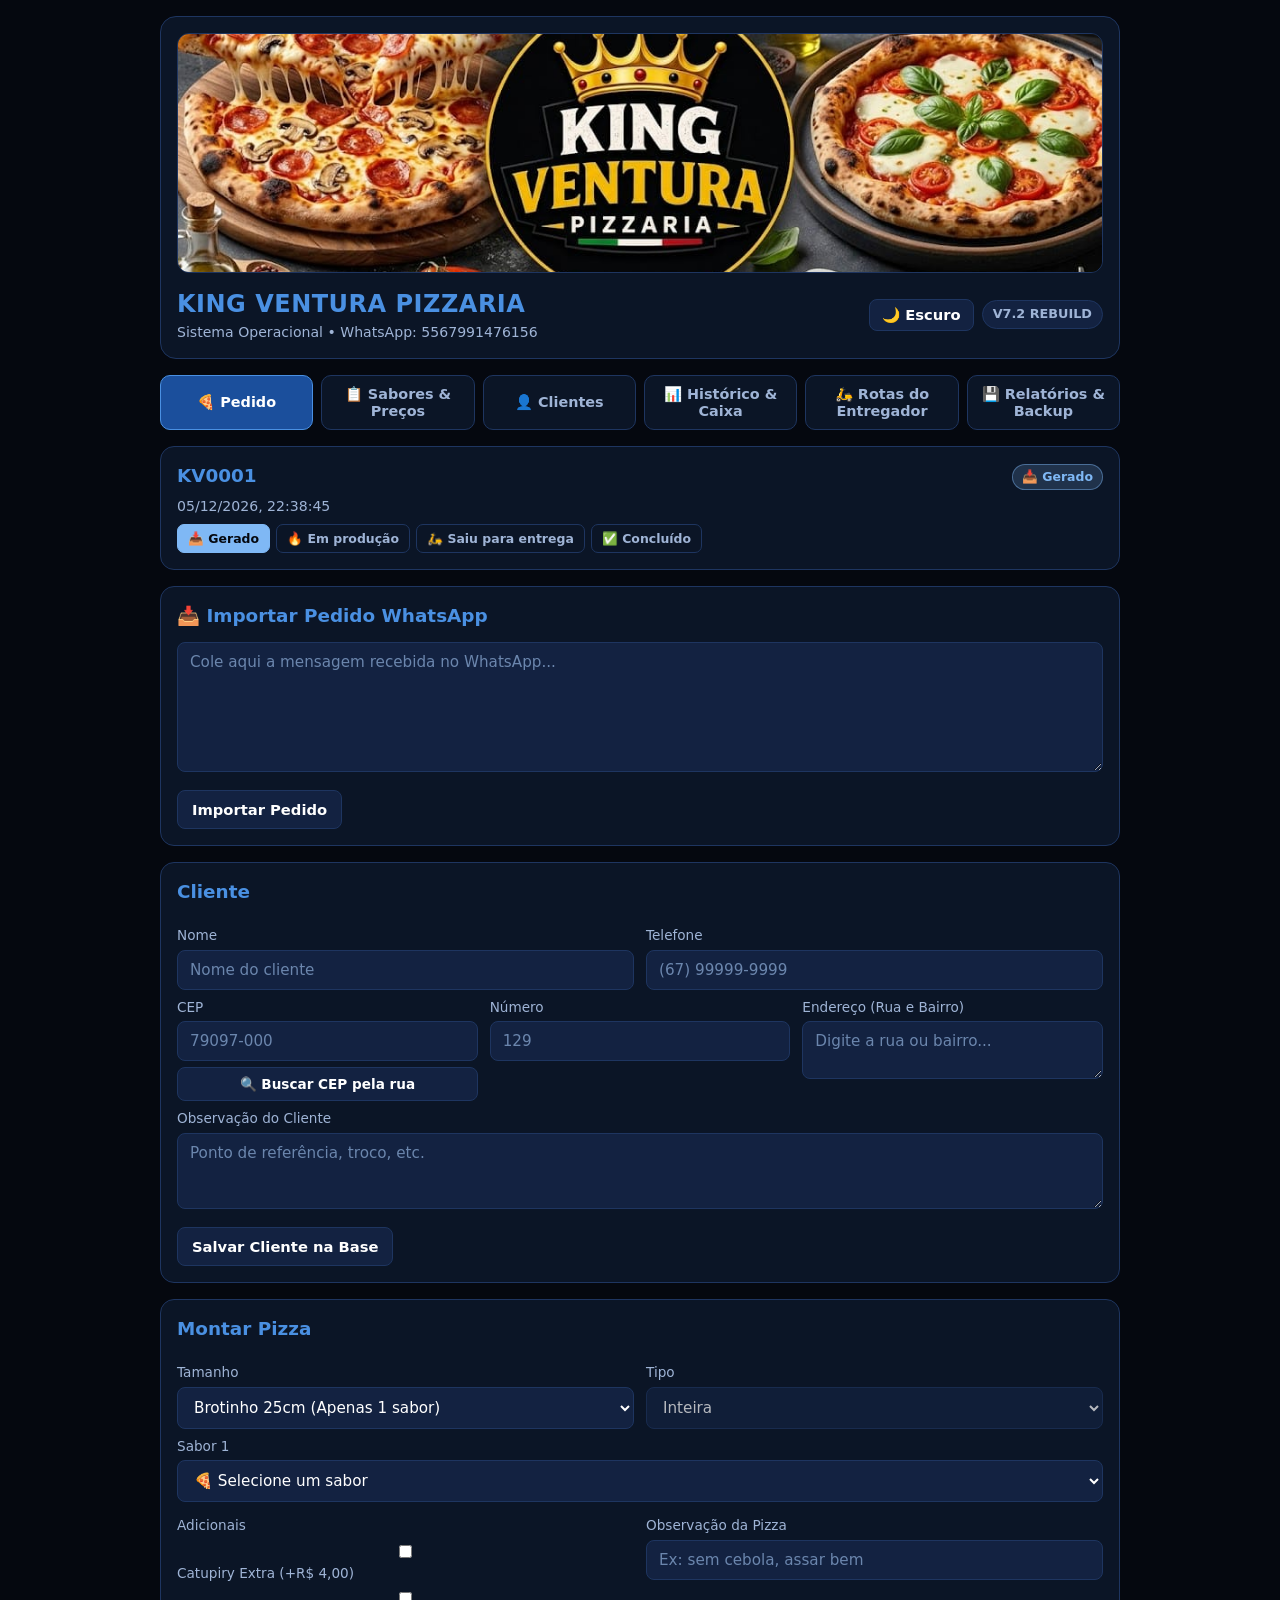
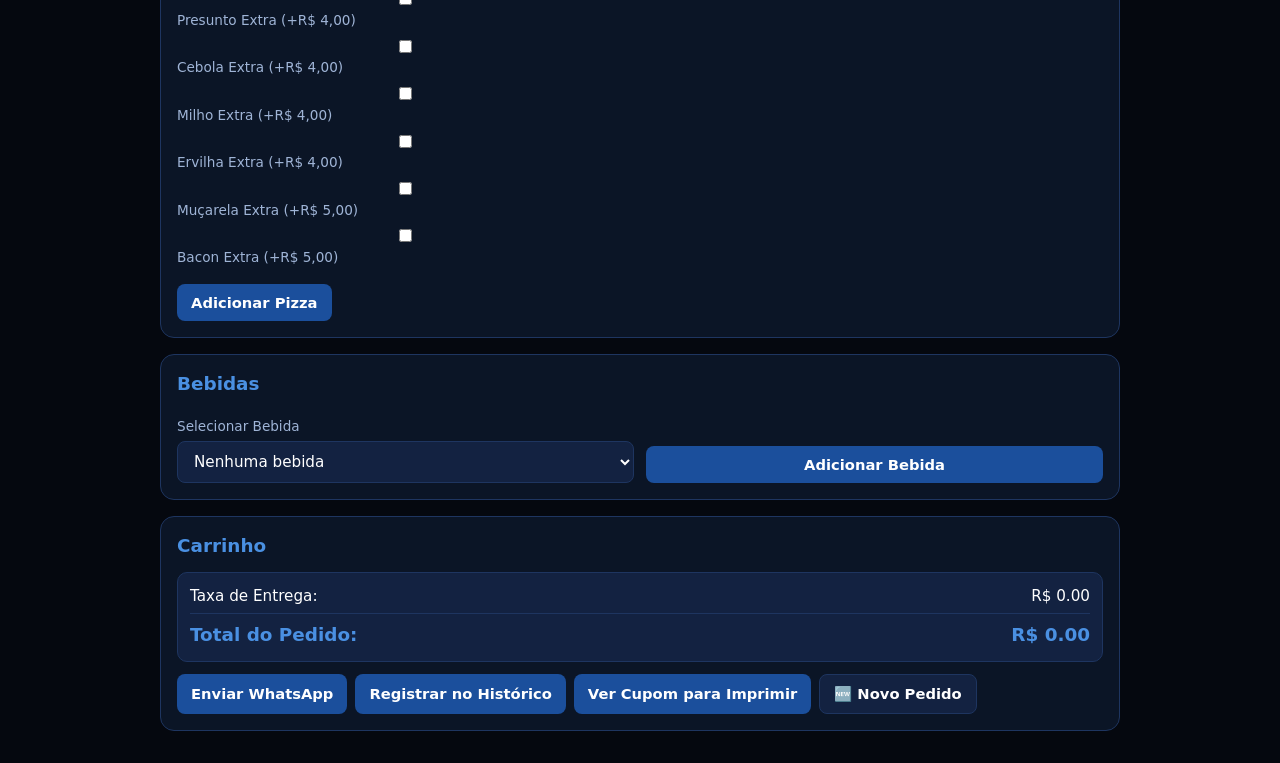
==== commit 925addcc: "Update index.html" ====
--- a/index.html
+++ b/index.html
@@ -3291,16 +3291,27 @@
     valor = Number(SABORES[sabor1].grande);
     ingredientes = (SABORES[sabor1].ingredientes || []).join(", ");
   }
-  const adicionalEl = document.getElementById("adicional");
-  const valorAdicional = Number(adicionalEl.value) || 0;
-  const nomeAdicional = adicionalEl.options[adicionalEl.selectedIndex].text;
-  const obsPizza = document.getElementById("obsPizza").value.trim();
-  adicionarItem({
-    descricao: valorAdicional > 0 ? `${descricao} + ${nomeAdicional}` : descricao,
-    ingredientes: ingredientes,
-    observacao: obsPizza,
-    valor: valor + valorAdicional
-  });
+let valorAdicional = 0;
+let nomesAdicionais = [];
+
+document.querySelectorAll("#listaAdicionais input:checked").forEach(item => {
+  valorAdicional += Number(item.value) || 0;
+  nomesAdicionais.push(item.dataset.nome);
+});
+
+const obsPizza = document.getElementById("obsPizza").value.trim();
+
+adicionarItem({
+  descricao: nomesAdicionais.length
+    ? descricao + " + " + nomesAdicionais.join(", ")
+    : descricao,
+  ingredientes: ingredientes,
+  observacao: obsPizza,
+  valor: valor + valorAdicional
+});
+
+document.querySelectorAll("#listaAdicionais input:checked")
+  .forEach(item => item.checked = false);
 });
 document.getElementById("btnAdicionarBebida").addEventListener("click", function () {
   if (this.disabled) return;
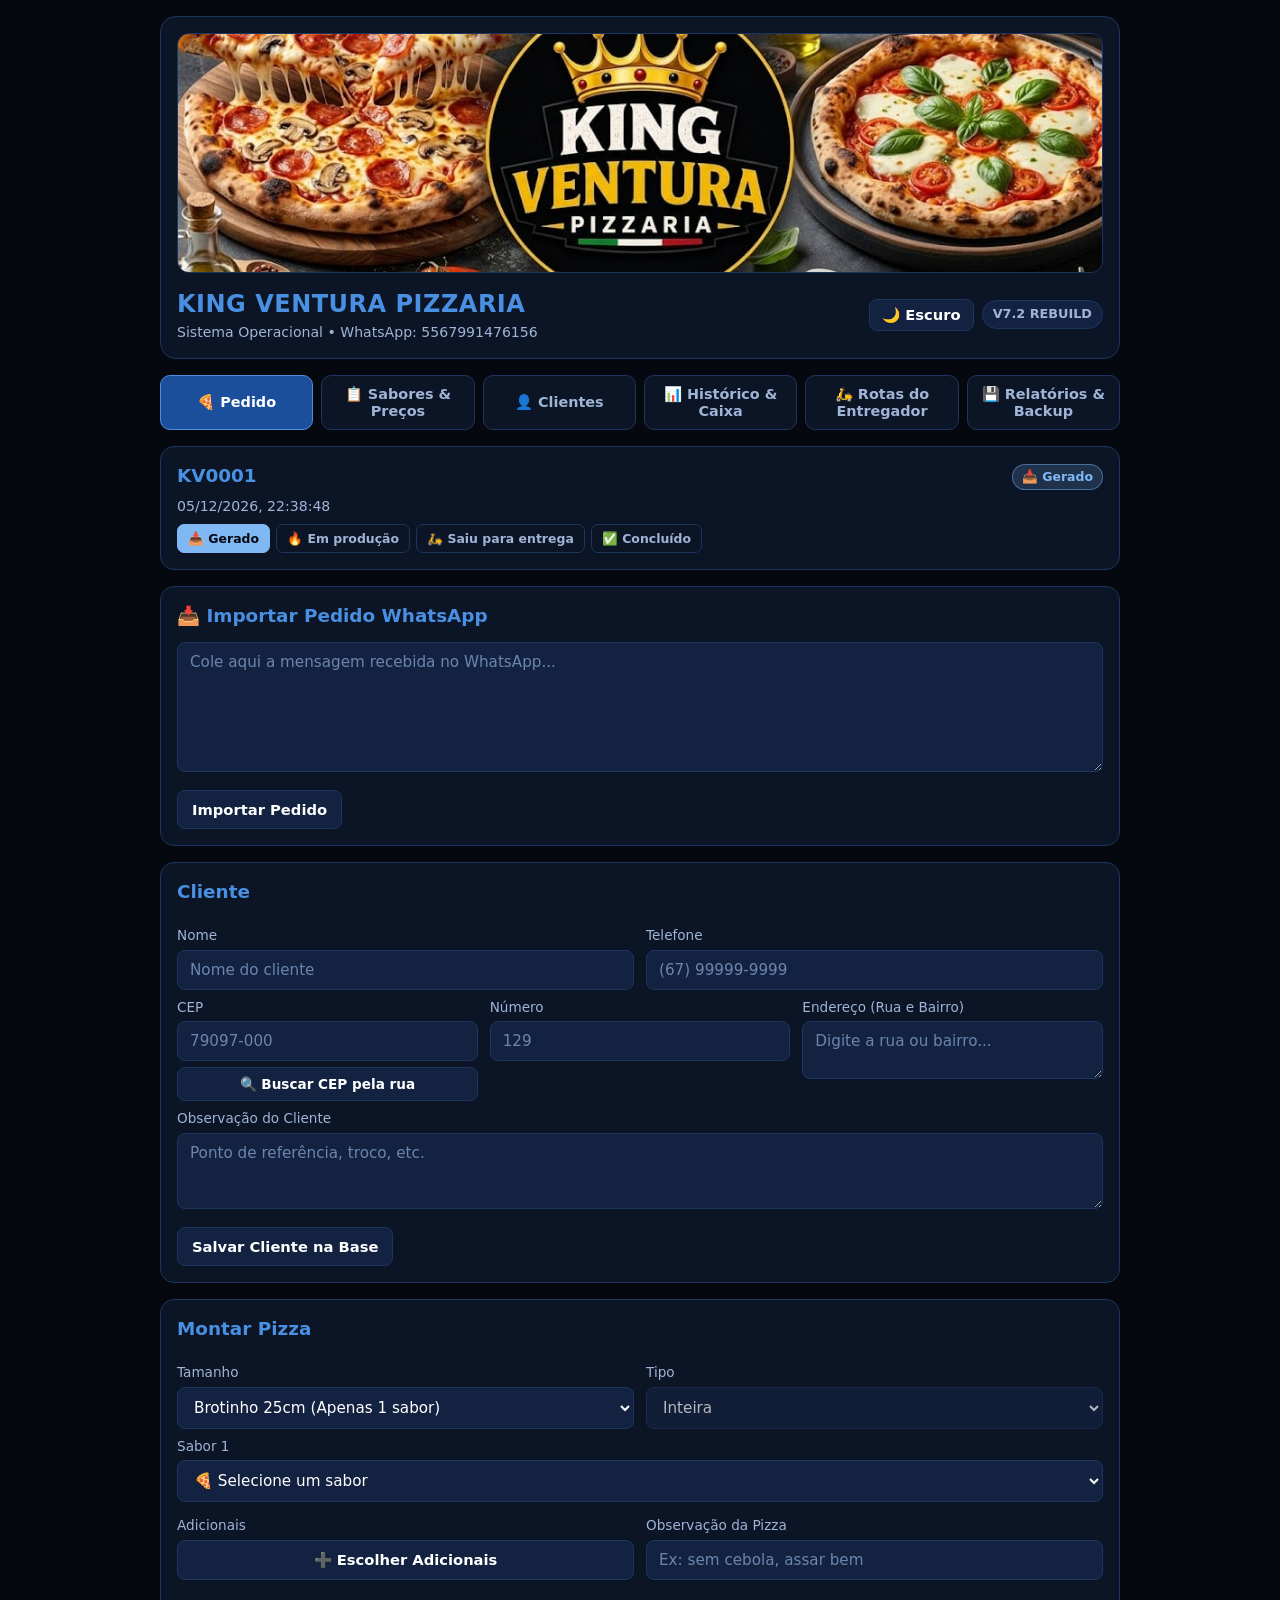
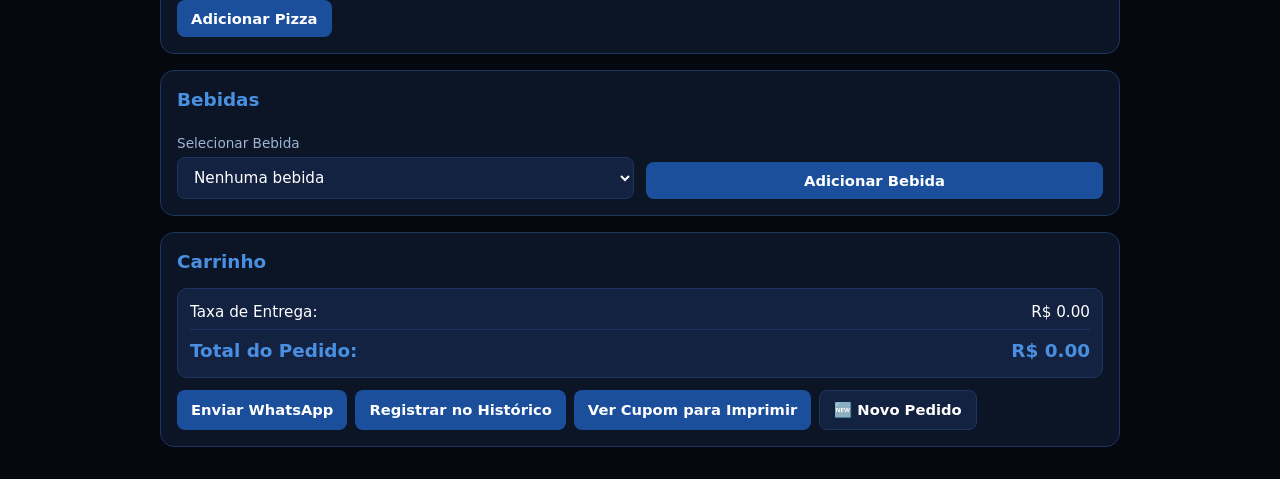
==== commit a985e6e2: "Update index.html" ====
--- a/index.html
+++ b/index.html
@@ -594,9 +594,15 @@
         <div class="grid-2">
           <div>
             <label>Adicionais</label>
-
-<div id="listaAdicionais" class="extras-list">
-
+<button
+  type="button"
+  id="btnMostrarAdicionais"
+  class="secondary"
+  style="width:100%;margin-bottom:8px;"
+>
+  ➕ Escolher Adicionais
+</button>
+<div id="listaAdicionais" class="extras-list" style="display:none;">
   <label class="extra-item">
     <input type="checkbox" value="4" data-nome="Catupiry Extra">
     Catupiry Extra (+R$ 4,00)
@@ -3342,6 +3348,20 @@
   localStorage.setItem("pedidoParaImprimir", JSON.stringify(pedidoAtual));
   window.open("cupom.html", "_blank", "width=320,height=600");
 });
+    document.getElementById("btnMostrarAdicionais")
+.addEventListener("click", function () {
+ 
+const lista = document.getElementById("listaAdicionais");
+ 
+if (lista.style.display === "none") {
+lista.style.display = "block";
+this.innerText = "➖ Ocultar Adicionais";
+} else {
+lista.style.display = "none";
+this.innerText = "➕ Escolher Adicionais";
+}
+ 
+});
     /* INICIALIZAÇÃO */
     carregarSaboresStorage();
     carregarHistorico();
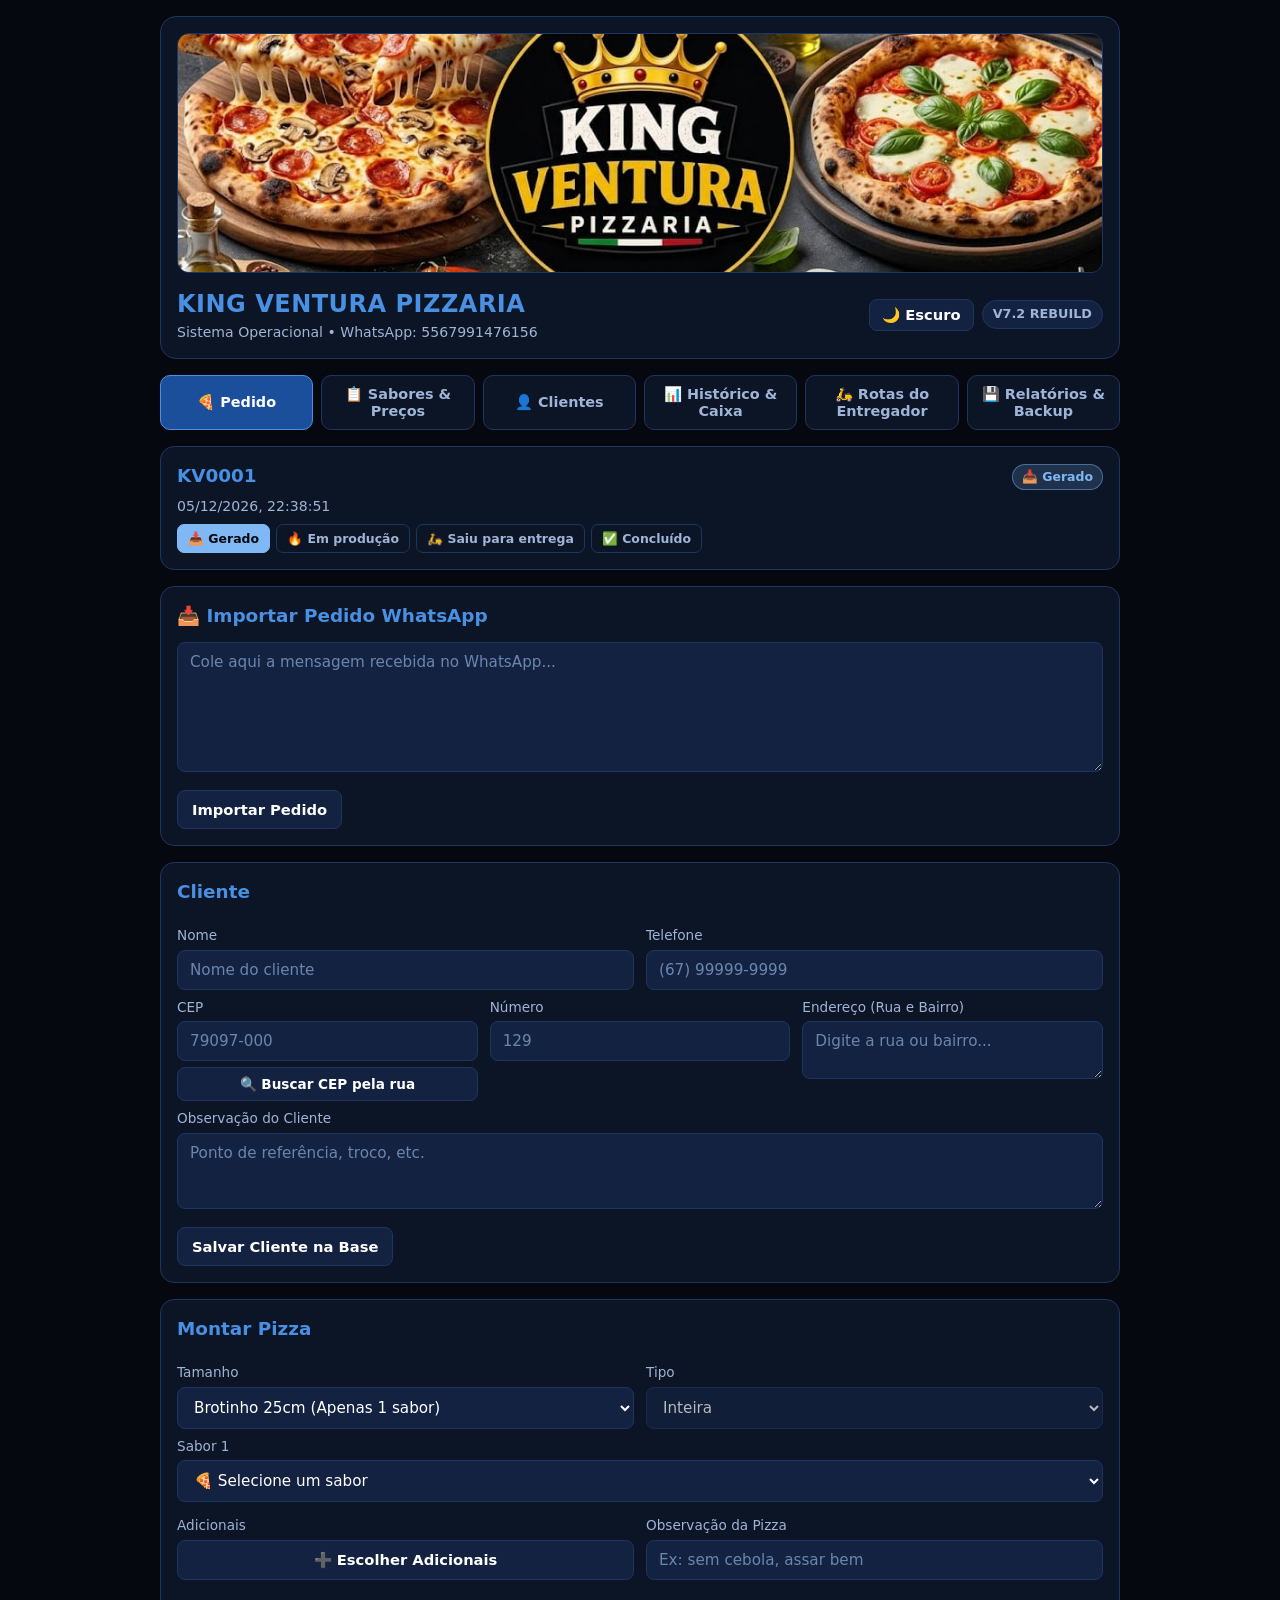
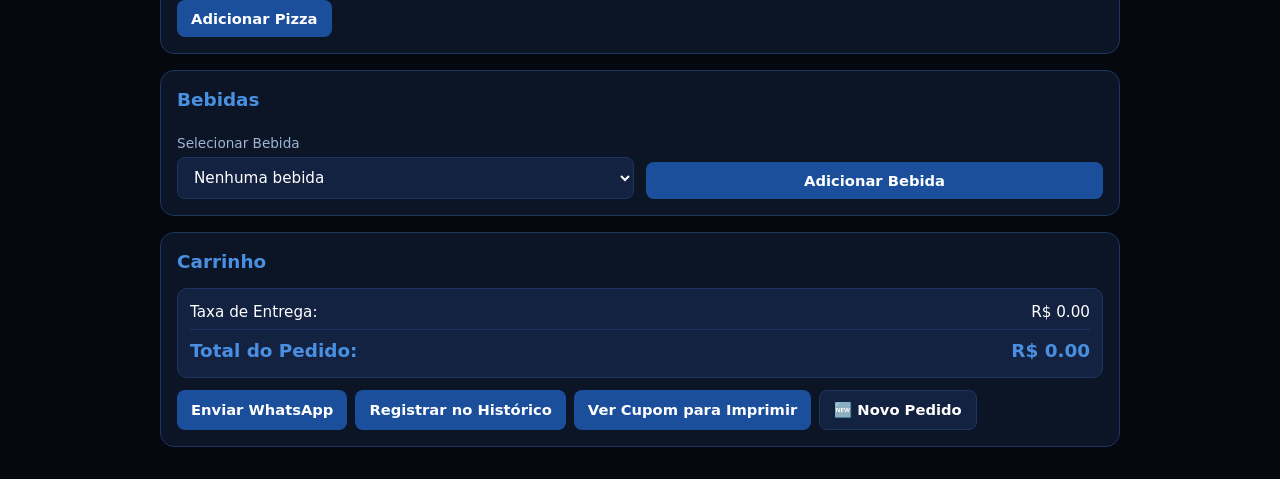
==== commit 6f1bba9c: "Update index.html" ====
--- a/index.html
+++ b/index.html
@@ -337,7 +337,21 @@
       color: var(--muted);
       margin-top: 6px;
     }
-
+.extra-item {
+  display: flex;
+  align-items: center;
+  gap: 10px;
+  margin: 8px 0;
+  cursor: pointer;
+  color: var(--text);
+}
+
+.extra-item input[type="checkbox"] {
+  width: 18px;
+  height: 18px;
+  margin: 0;
+  flex-shrink: 0;
+}
     
     /* Etapas na paleta Grêmio: azul claro -> azul -> branco -> branco cheio */
     .status-pill.status-feito {
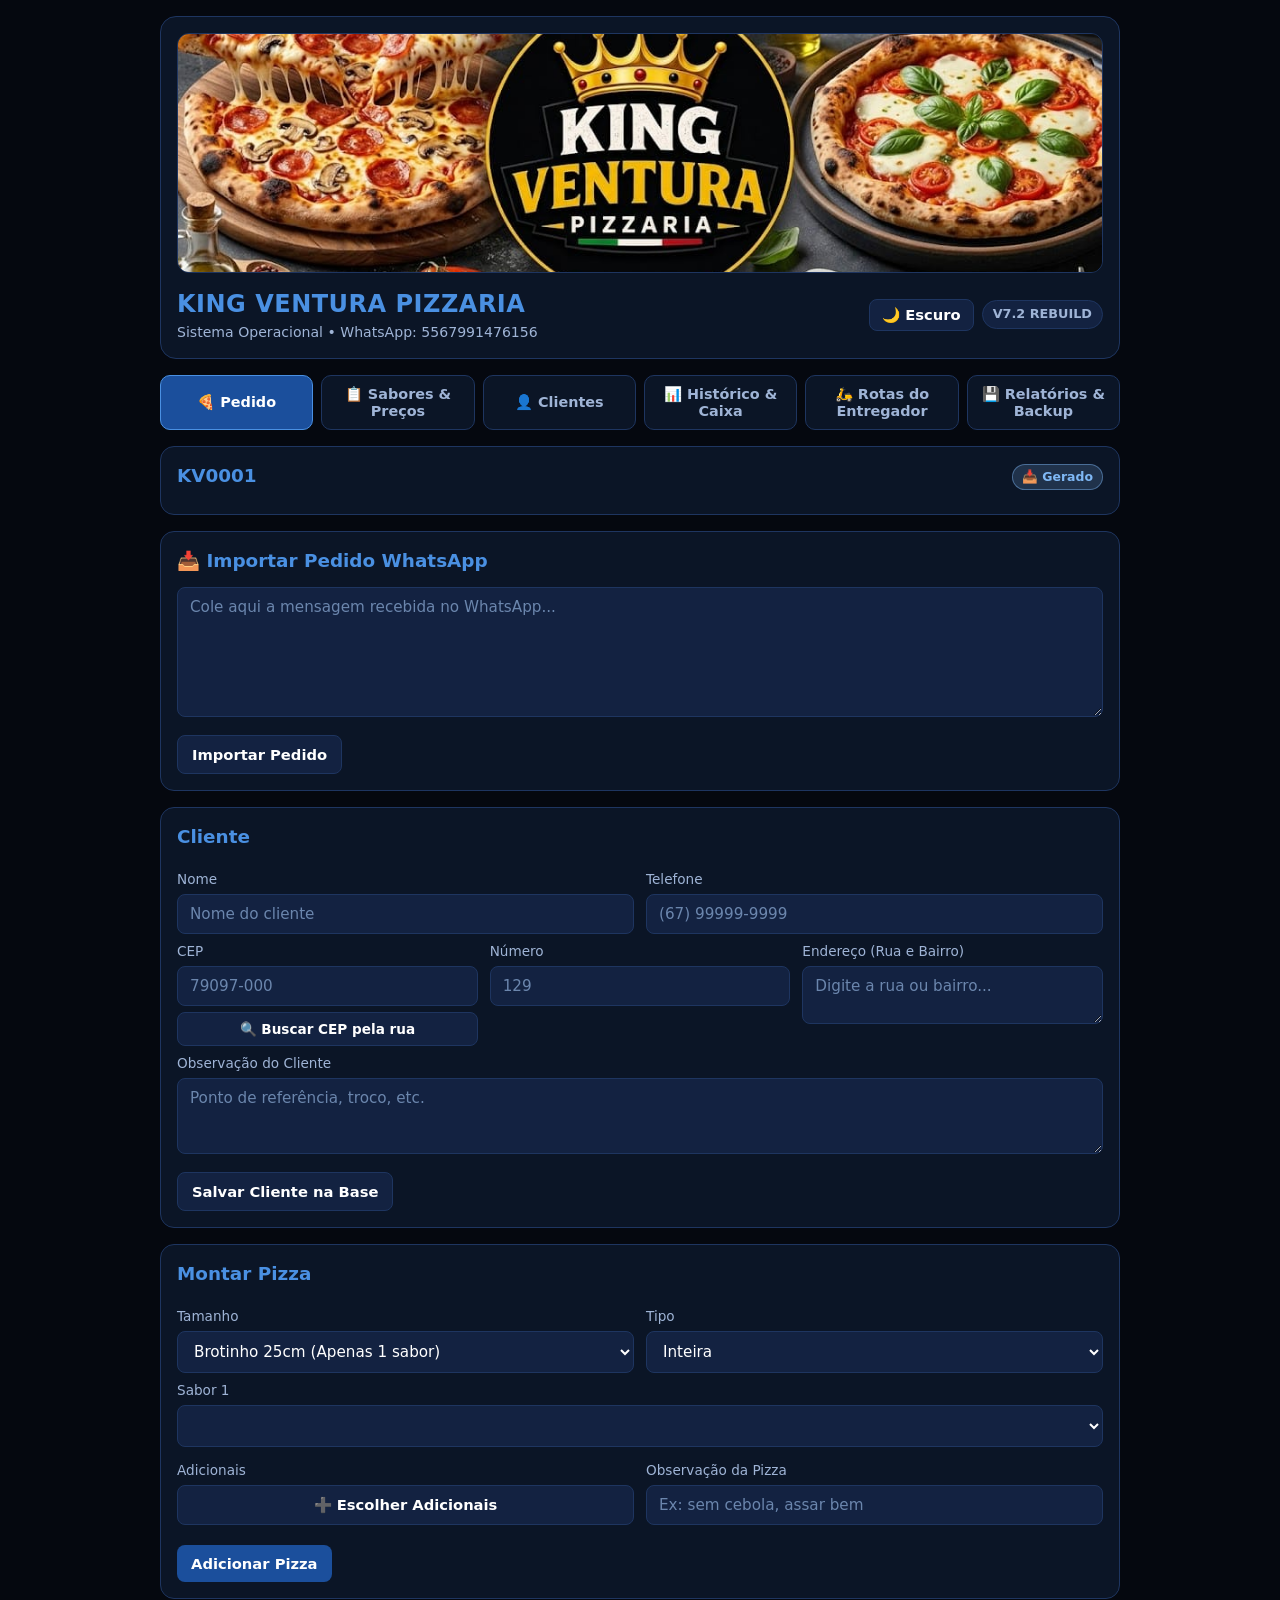
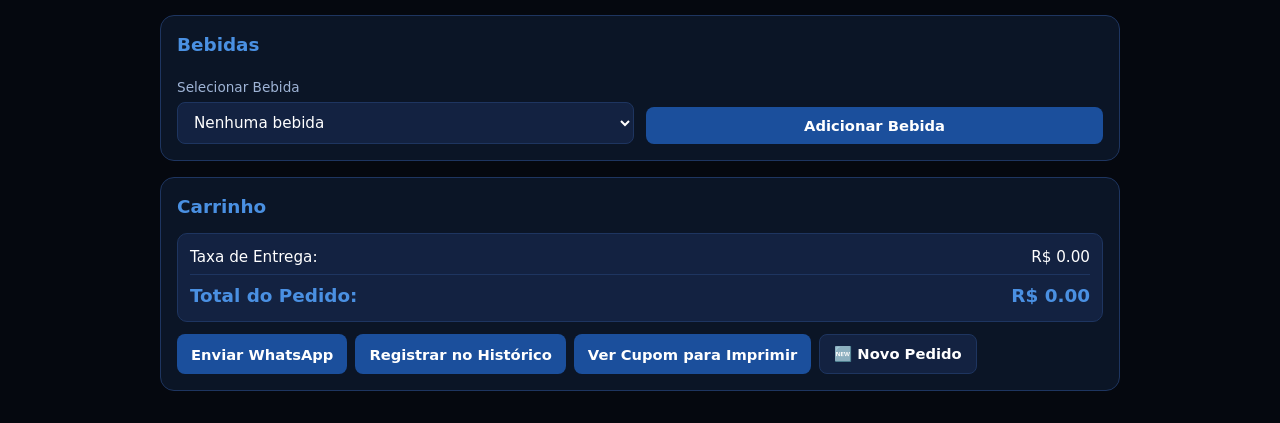
==== commit cb0139d8: "Update index.html" ====
--- a/index.html
+++ b/index.html
@@ -3333,6 +3333,7 @@
 document.querySelectorAll("#listaAdicionais input:checked")
   .forEach(item => item.checked = false);
 });
+    atualizarTextoAdicionais();
 document.getElementById("btnAdicionarBebida").addEventListener("click", function () {
   if (this.disabled) return;
   this.disabled = true;
@@ -3362,19 +3363,38 @@
   localStorage.setItem("pedidoParaImprimir", JSON.stringify(pedidoAtual));
   window.open("cupom.html", "_blank", "width=320,height=600");
 });
-    document.getElementById("btnMostrarAdicionais")
-.addEventListener("click", function () {
- 
-const lista = document.getElementById("listaAdicionais");
- 
-if (lista.style.display === "none") {
-lista.style.display = "block";
-this.innerText = "➖ Ocultar Adicionais";
-} else {
-lista.style.display = "none";
-this.innerText = "➕ Escolher Adicionais";
+  const btnAdicionais = document.getElementById("btnMostrarAdicionais");
+
+function atualizarTextoAdicionais() {
+  const marcados = document.querySelectorAll(
+    "#listaAdicionais input:checked"
+  );
+
+  const qtd = marcados.length;
+
+  if (qtd === 0) {
+    btnAdicionais.innerText = "➕ Escolher Adicionais";
+  } else {
+    btnAdicionais.innerText = `➕ Adicionais (${qtd})`;
+  }
 }
- 
+
+btnAdicionais.addEventListener("click", function () {
+
+  const lista = document.getElementById("listaAdicionais");
+
+  if (lista.style.display === "none") {
+    lista.style.display = "block";
+    this.innerText = "➖ Ocultar Adicionais";
+  } else {
+    lista.style.display = "none";
+    atualizarTextoAdicionais();
+  }
+
+});
+
+document.querySelectorAll("#listaAdicionais input").forEach(item => {
+  item.addEventListener("change", atualizarTextoAdicionais);
 });
     /* INICIALIZAÇÃO */
     carregarSaboresStorage();
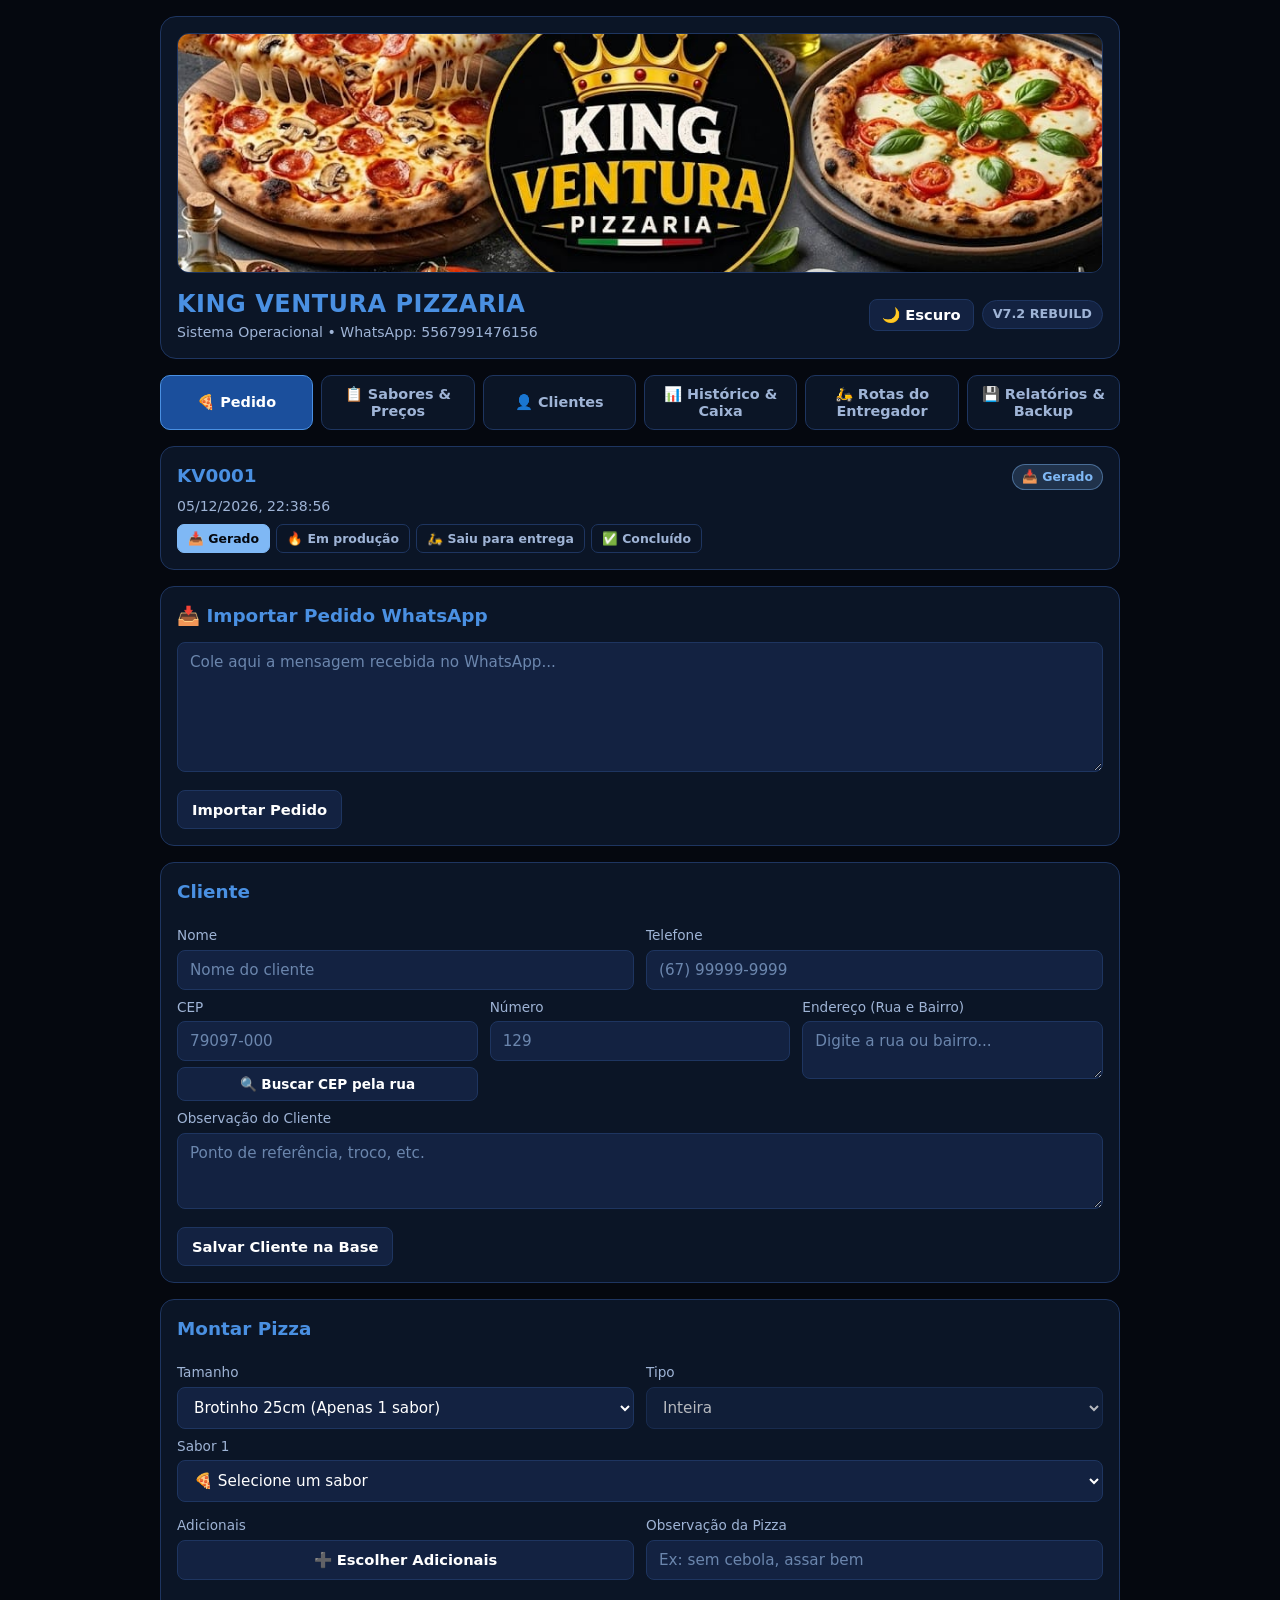
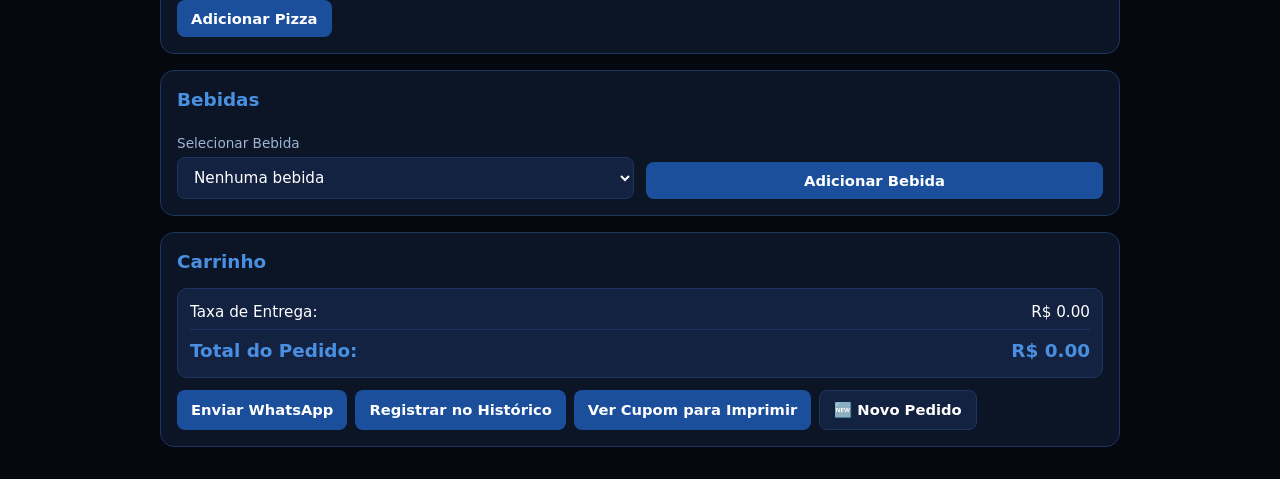
==== commit ffc12200: "Update index.html" ====
--- a/index.html
+++ b/index.html
@@ -3332,8 +3332,11 @@
 
 document.querySelectorAll("#listaAdicionais input:checked")
   .forEach(item => item.checked = false);
+  
+  atualizarTextoAdicionais();
+  
 });
-    atualizarTextoAdicionais();
+  
 document.getElementById("btnAdicionarBebida").addEventListener("click", function () {
   if (this.disabled) return;
   this.disabled = true;
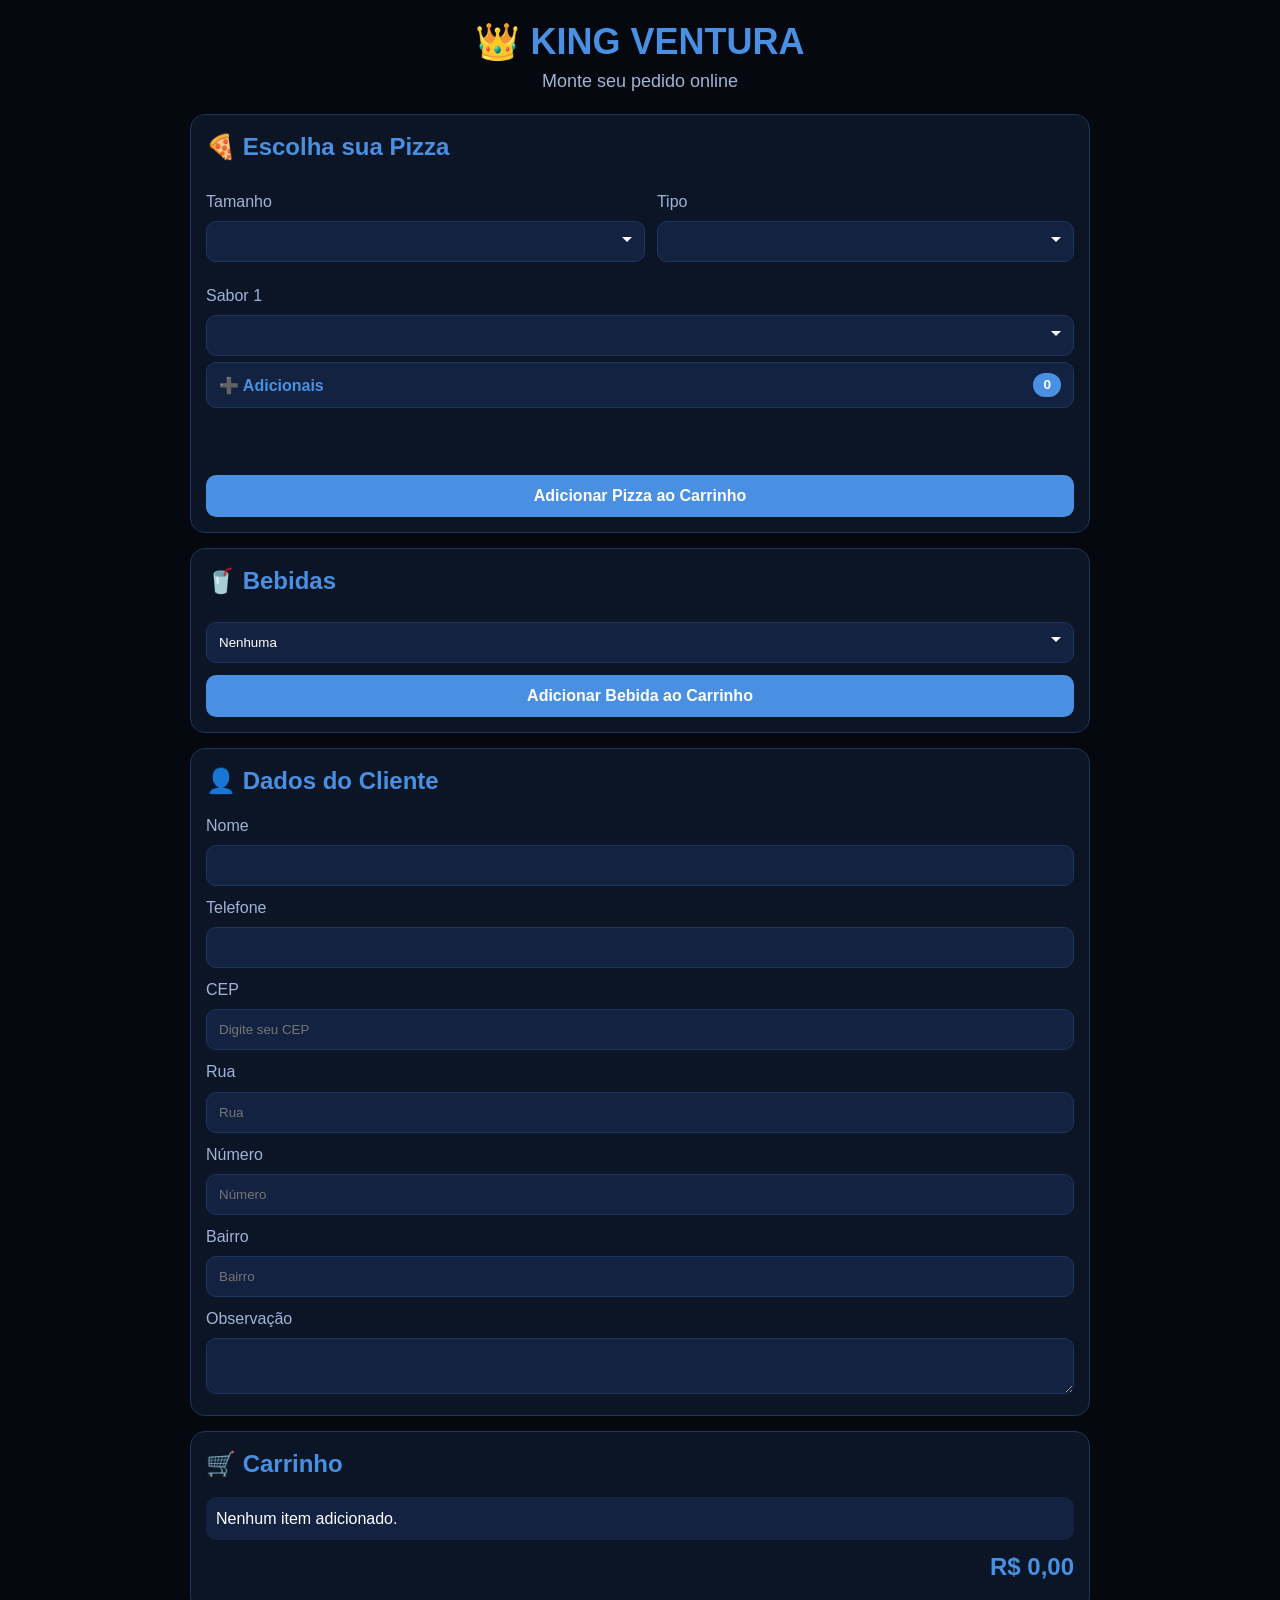
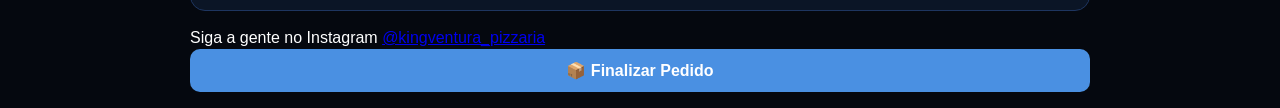
==== commit 33652225: "Update index.html" ====
--- a/index.html
+++ b/index.html
@@ -1,3417 +1,549 @@
 <!DOCTYPE html>
 <html lang="pt-BR">
 <head>
-  <meta charset="UTF-8" />
-  <meta name="viewport" content="width=device-width, initial-scale=1.0" />
-  <title>KING VENTURA PIZZARIA — Sistema Operacional</title>
-  <style>
-    /* Paleta Grêmio: azul, preto e branco. Escuro (padrao) ou claro. */
-    :root,
-    body[data-tema="escuro"] {
-      --bg: #05080f;
-      --surface: #0b1526;
-      --surface-2: #132241;
-      --border: #1e3560;
-      --text: #ffffff;
-      --muted: #9fb4d6;
-      --gold: #4a90e2;
-      --terracotta: #1b4f9c;
-      --danger: #cf4638;
-      --azul-claro: #7fb8f5;
-      --placeholder: #6b86ad;
-      --sombra: rgba(0, 0, 0, 0.5);
+<meta charset="UTF-8" />
+<meta name="viewport" content="width=device-width, initial-scale=1.0"/>
+<title>King Ventura Cliente</title>
+<style>
+  :root {
+    --bg: #05080f;
+    --card: #0b1526;
+    --card2: #132241;
+    --border: #1e3560;
+    --azul: #4a90e2;
+    --texto: #ffffff;
+    --muted: #9fb4d6;
+    --gold: #4a90e2;
+  }
+
+  * {
+    box-sizing: border-box;
+    margin: 0;
+    padding: 0;
+    font-family: Arial, sans-serif;
+  }
+
+  body {
+    background: var(--bg);
+    color: var(--texto);
+    padding: 16px;
+    line-height: 1.45;
+  }
+
+  .container {
+    max-width: 900px;
+    margin: auto;
+  }
+
+  .logo {
+    text-align: center;
+    margin-bottom: 20px;
+  }
+
+  .logo h1 {
+    color: var(--azul);
+    font-size: 36px;
+  }
+
+  .logo p {
+    color: var(--muted);
+    font-size: 18px;
+  }
+
+  .card {
+    background: var(--card);
+    border: 1px solid var(--border);
+    border-radius: 15px;
+    padding: 15px;
+    margin-bottom: 15px;
+  }
+
+  .card h2 {
+    color: var(--azul);
+    margin-bottom: 15px;
+  }
+
+  label {
+    display: block;
+    margin-top: 10px;
+    color: var(--muted);
+  }
+
+  input,
+  select,
+  textarea {
+    width: 100%;
+    background: var(--card2);
+    color: var(--texto);
+    border: 1px solid var(--border);
+    border-radius: 10px;
+    padding: 12px;
+    margin-top: 8px;
+  }
+
+  select {
+    cursor: pointer;
+    appearance: none;
+    padding-right: 30px;
+    background-image: url('data:image/svg+xml;charset=US-ASCII,<svg xmlns="http://www.w3.org/2000/svg" width="14" height="14" fill="white"><polygon points="0,0 14,0 7,7"/></svg>');
+    background-repeat: no-repeat;
+    background-position: right 12px center;
+    background-size: 10px;
+  }
+
+  .grid {
+    display: grid;
+    gap: 12px;
+  }
+
+  .grid-2 {
+    grid-template-columns: repeat(auto-fit, minmax(250px, 1fr));
+  }
+
+  button {
+    cursor: pointer;
+    border: none;
+  }
+
+  .btn {
+    background: var(--azul);
+    color: white;
+    padding: 12px;
+    border-radius: 10px;
+    width: 100%;
+    font-weight: bold;
+    font-size: 1rem;
+  }
+
+  .btn:hover {
+    opacity: 0.9;
+  }
+
+  #ingredientes {
+    margin-top: 12px;
+    font-size: 0.9rem;
+    color: var(--muted);
+    min-height: 40px;
+  }
+
+  .extra-list {
+    display: none;
+    max-height: 140px;
+    overflow-y: auto;
+    margin-top: 6px;
+    padding-left: 12px;
+    border: 1px solid var(--border);
+    border-radius: 10px;
+    background: var(--card2);
+  }
+
+  .extra-item {
+    margin-bottom: 6px;
+    color: var(--texto);
+  }
+
+  .extra-item label {
+    cursor: pointer;
+  }
+
+  .extra-item input {
+    margin-right: 8px;
+  }
+
+  #carrinho {
+    margin-top: 10px;
+  }
+
+  .item-carrinho {
+    background: var(--card2);
+    padding: 10px;
+    border-radius: 10px;
+    margin-bottom: 8px;
+  }
+
+  .total {
+    font-size: 24px;
+    font-weight: bold;
+    color: var(--azul);
+    text-align: right;
+    margin-top: 10px;
+  }
+
+  .entrega-taxa {
+    color: var(--azul);
+    font-weight: 700;
+    margin-top: 10px;
+  }
+
+  .btn-toggle-adicionais {
+    display: flex;
+    justify-content: space-between;
+    align-items: center;
+    cursor: pointer;
+    background: var(--card2);
+    padding: 10px 12px;
+    border-radius: 10px;
+    border: 1px solid var(--border);
+    margin-top: 6px;
+    color: var(--azul);
+    font-weight: 600;
+  }
+
+  .btn-toggle-adicionais:hover {
+    background: var(--azul);
+    color: white;
+  }
+
+  .adicional-count {
+    background: var(--azul);
+    border-radius: 20px;
+    padding: 2px 10px;
+    color: white;
+    font-size: 0.85rem;
+  }
+
+  @media (max-width: 700px) {
+    .logo h1 {
+      font-size: 26px;
     }
-
-    body[data-tema="claro"] {
-      --bg: #eef3fb;
-      --surface: #ffffff;
-      --surface-2: #e3ecf9;
-      --border: #b9cdea;
-      --text: #08203f;
-      --muted: #4a6a94;
-      --gold: #1b4f9c;
-      --terracotta: #1b4f9c;
-      --danger: #b8302a;
-      --azul-claro: #4a90e2;
-      --placeholder: #8ba3c4;
-      --sombra: rgba(11, 21, 38, 0.12);
-    }
-
-    * {
-      box-sizing: border-box;
-      margin: 0;
-      padding: 0;
-      font-family: system-ui, -apple-system, BlinkMacSystemFont, "Segoe UI", Roboto, sans-serif;
-    }
-
-    body {
-      background: var(--bg);
-      color: var(--text);
-      padding: 16px;
-      line-height: 1.45;
-    }
-
-    ::selection {
-      background: var(--gold);
-      color: #ffffff;
-    }
-
-    body[data-tema="claro"] .card,
-    body[data-tema="claro"] .brand-header,
-    body[data-tema="claro"] .item,
-    body[data-tema="claro"] .list-card {
-      box-shadow: 0 1px 3px var(--sombra);
-    }
-
-    input:focus, select:focus, textarea:focus {
-      outline: 2px solid var(--gold);
-      outline-offset: 1px;
-    }
-
-    .app-container {
-      max-width: 960px;
-      margin: 0 auto;
-    }
-
-    .brand-header {
-      background: var(--surface);
-      border: 1px solid var(--border);
-      border-radius: 16px;
-      padding: 16px;
-      margin-bottom: 16px;
-    }
-
-    .brand-logo {
-      display: block;
-      width: 100%;
-      max-height: 240px;
-      object-fit: cover;
-      border-radius: 12px;
-      margin-bottom: 14px;
-      border: 1px solid var(--border);
-    }
-
-    .brand-top {
-      display: flex;
-      flex-wrap: wrap;
-      justify-content: space-between;
-      align-items: center;
-      gap: 10px;
-    }
-
-    .brand-title {
-      font-size: 1.5rem;
-      font-weight: 800;
-      letter-spacing: 0.5px;
-      color: var(--gold);
-    }
-
-    .badge-version {
-      background: var(--surface-2);
-      border: 1px solid var(--border);
-      color: var(--muted);
-      padding: 4px 10px;
-      border-radius: 999px;
-      font-size: 0.8rem;
-      font-weight: 600;
-    }
-
-    .nav-tabs {
-      display: grid;
-      grid-template-columns: repeat(auto-fit, minmax(150px, 1fr));
-      gap: 8px;
-      margin-bottom: 16px;
-    }
-
-    .nav-tab {
-      background: var(--surface);
-      color: var(--muted);
-      border: 1px solid var(--border);
-      padding: 10px 14px;
-      border-radius: 10px;
-      cursor: pointer;
-      font-weight: 600;
-      font-size: 0.9rem;
-      transition: 0.15s ease;
-    }
-
-    .nav-tab:hover {
-      border-color: var(--gold);
-      color: var(--text);
-    }
-
-    .nav-tab.active {
-      background: var(--terracotta);
-      color: #ffffff;
-      border-color: var(--gold);
-    }
-
-    .tab-panel {
-      display: none;
-    }
-
-    .tab-panel.active {
-      display: block;
-    }
-
-    .card {
-      background: var(--surface);
-      border: 1px solid var(--border);
-      border-radius: 14px;
-      padding: 16px;
-      margin-bottom: 16px;
-    }
-
-    .card h2 {
-      font-size: 1.15rem;
-      margin-bottom: 12px;
-      color: var(--gold);
-    }
-
-    .card h3 {
-      font-size: 1rem;
-      margin: 12px 0 8px;
-      color: var(--text);
-    }
-
-    .grid-2 {
-      display: grid;
-      grid-template-columns: repeat(auto-fit, minmax(220px, 1fr));
-      gap: 12px;
-    }
-
-    .grid-3 {
-      display: grid;
-      grid-template-columns: repeat(auto-fit, minmax(180px, 1fr));
-      gap: 12px;
-    }
-
-    label {
-      display: block;
-      font-size: 0.85rem;
-      color: var(--muted);
-      margin-bottom: 4px;
-      margin-top: 8px;
-    }
-
-    input, select, textarea {
-      width: 100%;
-      background: var(--surface-2);
-      color: var(--text);
-      border: 1px solid var(--border);
-      border-radius: 8px;
-      padding: 10px 12px;
-      font-size: 0.95rem;
-    }
-
-    textarea {
-      min-height: 76px;
-      resize: vertical;
-    }
-
-    input::placeholder, textarea::placeholder {
-      color: var(--placeholder);
-    }
-
-    select option {
-      background: var(--surface-2);
-      color: var(--text);
-    }
-
-    button {
-      background: var(--terracotta);
-      color: #fff;
-      border: none;
-      border-radius: 8px;
-      padding: 10px 14px;
-      font-weight: 700;
-      font-size: 0.92rem;
-      cursor: pointer;
-      transition: 0.15s ease;
-    }
-
-    button:hover {
-      filter: brightness(1.08);
-    }
-
-    button.secondary {
-      background: var(--surface-2);
-      color: var(--text);
-      border: 1px solid var(--border);
-    }
-
-    button.gold {
-      background: var(--terracotta);
-      color: #ffffff;
-    }
-
-    button.danger {
-      background: var(--danger);
-      color: #fff;
-    }
-
-    .btn-row {
-      display: flex;
-      flex-wrap: wrap;
-      gap: 8px;
-      margin-top: 12px;
-    }
-
-    .item, .list-card {
-      background: var(--surface-2);
-      border: 1px solid var(--border);
-      border-radius: 10px;
-      padding: 12px;
-      margin-bottom: 10px;
-      overflow-wrap: anywhere;
-    }
-
-    .list-card > div:first-child {
-      min-width: 0;
-    }
-
-    .summary-box {
-      background: var(--surface-2);
-      border: 1px solid var(--border);
-      border-radius: 10px;
-      padding: 12px;
-      margin-top: 12px;
-    }
-
-    .summary-line {
-      display: flex;
-      justify-content: space-between;
-      margin-bottom: 6px;
-      font-size: 0.95rem;
-    }
-
-    .summary-total {
-      display: flex;
-      justify-content: space-between;
-      font-size: 1.15rem;
-      font-weight: 800;
-      color: var(--gold);
-      border-top: 1px solid var(--border);
-      padding-top: 8px;
-      margin-top: 6px;
-    }
-
-    .kpi-grid {
-      display: grid;
-      grid-template-columns: repeat(auto-fit, minmax(160px, 1fr));
-      gap: 10px;
-      margin-bottom: 12px;
-    }
-
-    .kpi-card {
-      background: var(--surface-2);
-      border: 1px solid var(--border);
-      border-radius: 10px;
-      padding: 12px;
-    }
-
-    .kpi-label {
-      font-size: 0.8rem;
-      color: var(--muted);
-    }
-
-    .kpi-value {
-      font-size: 1.25rem;
-      font-weight: 800;
-      color: var(--gold);
-      margin-top: 4px;
-    }
-
-    .status-pill {
-      display: inline-block;
-      padding: 3px 9px;
-      border-radius: 999px;
-      font-size: 0.78rem;
-      font-weight: 700;
-      background: rgba(74, 144, 226, 0.18);
-      color: var(--azul-claro);
-    }
-
-    .ingredients-preview {
-      font-size: 0.85rem;
-      color: var(--muted);
-      margin-top: 6px;
-    }
-.extra-item {
-  display: flex;
-  align-items: center;
-  gap: 10px;
-  margin: 8px 0;
-  cursor: pointer;
-  color: var(--text);
-}
-
-.extra-item input[type="checkbox"] {
-  width: 18px;
-  height: 18px;
-  margin: 0;
-  flex-shrink: 0;
-}
-    
-    /* Etapas na paleta Grêmio: azul claro -> azul -> branco -> branco cheio */
-    .status-pill.status-feito {
-      background: rgba(127, 184, 245, 0.18);
-      color: var(--azul-claro);
-      border: 1px solid rgba(127, 184, 245, 0.45);
-    }
-    .status-pill.status-producao {
-      background: rgba(74, 144, 226, 0.22);
-      color: #a8cdf7;
-      border: 1px solid rgba(74, 144, 226, 0.55);
-    }
-    .status-pill.status-entrega {
-      background: rgba(11, 21, 38, 0.85);
-      color: #ffffff;
-      border: 1px solid rgba(127, 184, 245, 0.6);
-    }
-    .status-pill.status-finalizado {
-      background: #ffffff;
-      color: #05080f;
-      border: 1px solid #ffffff;
-    }
-    .status-stepper {
-      display: flex;
-      flex-wrap: wrap;
-      gap: 6px;
-      margin-top: 8px;
-    }
-    .status-btn {
-      padding: 6px 10px;
-      font-size: 0.78rem;
-      border-radius: 7px;
-      background: var(--surface);
-      color: var(--muted);
-      border: 1px solid var(--border);
-      font-weight: 700;
-    }
-    .status-btn.active-feito {
-      background: var(--azul-claro);
-      color: #05080f;
-      border-color: var(--azul-claro);
-    }
-    .status-btn.active-producao {
-      background: var(--gold);
-      color: #ffffff;
-      border-color: var(--gold);
-    }
-    .status-btn.active-entrega {
-      background: var(--terracotta);
-      color: #ffffff;
-      border-color: var(--terracotta);
-    }
-    .status-btn.active-finalizado {
-      background: #ffffff;
-      color: #05080f;
-      border-color: #ffffff;
-    }
-
-    /* ===== CUPOM TERMICO: escondido na tela, visivel so no papel ===== */
-    #cupomTermico {
-      display: none;
-    }
-
-    .cupom-txt {
-      font-size: 12px;
-      line-height: 1.25;
-      color: #000;
-    }
-
-    .cupom-titulo {
-      text-align: center;
-      font-size: 13px;
-      font-weight: 900;
-    }
-
-    .cupom-total {
-      font-size: 13px;
-      font-weight: 900;
-      margin-top: 2px;
-    }
-
-    .cupom-rodape {
-      text-align: center;
-      margin-top: 2px;
-    }
-
-    .cupom-obs {
-      font-size: 11px;
-    }
-
-    /* O cupom agora e impresso em uma janela propria (ver imprimirCupomTermico). */
-
-
-    /* ---------- AJUSTES PARA CELULAR ---------- */
-    @media (max-width: 720px) {
-      body { padding: 10px; font-size: 16px; }
-      .app-container { max-width: 100%; }
-      .brand-header, .card { padding: 12px; border-radius: 12px; margin-bottom: 12px; }
-      .brand-logo { max-height: 150px; }
-      .brand-title { font-size: 1.15rem; line-height: 1.25; }
-      .grid-2, .grid-3, .kpi-grid { grid-template-columns: 1fr; gap: 10px; }
-      .kpi-grid { grid-template-columns: repeat(2, minmax(0, 1fr)); }
-      input, select, textarea { font-size: 16px; padding: 12px; }
-      label { font-size: 0.9rem; }
-      button { font-size: 0.95rem; padding: 12px 14px; }
-      .nav-tabs { grid-template-columns: repeat(2, minmax(0, 1fr)); }
-      .nav-tab { padding: 12px 10px; font-size: 0.85rem; text-align: center; line-height: 1.2; }
-      .btn-row { flex-direction: column; }
-      .btn-row button { width: 100%; }
-      .summary-line, .summary-total { font-size: 1rem; }
-      .summary-total { font-size: 1.1rem; }
-      .status-stepper button { flex: 1 1 auto; }
-    }
-
-    @media (max-width: 400px) {
-      .brand-title { font-size: 1rem; }
-      .kpi-grid { grid-template-columns: 1fr; }
-      .nav-tabs { grid-template-columns: 1fr; }
-    }
-  </style>
+  }
+</style>
 </head>
 <body>
-  <div class="app-container">
-    <header class="brand-header">
-      <img
-        src="logo01.jpeg"
-        alt="King Ventura Pizzaria"
-        class="brand-logo"
-        onerror="this.style.display='none'"
-      />
-      <div class="brand-top">
-        <div>
-          <h1 class="brand-title">KING VENTURA PIZZARIA</h1>
-          <p style="color: var(--muted); font-size: 0.88rem;">Sistema Operacional • WhatsApp: 5567991476156</p>
-        </div>
-        <div style="display: flex; gap: 8px; align-items: center;">
-          <button id="btnTema" class="secondary" type="button" style="padding: 6px 12px;">🌙 Escuro</button>
-          <span class="badge-version">V7.2 REBUILD</span>
-        </div>
+<div class="container">
+
+  <div class="logo">
+    <h1>👑 KING VENTURA</h1>
+    <p>Monte seu pedido online</p>
+  </div>
+
+  <div class="card">
+    <h2>🍕 Escolha sua Pizza</h2>
+    <div class="grid grid-4">
+      <div>
+        <label for="tamanho">Tamanho</label>
+        <select id="tamanho"></select>
       </div>
-    </header>
-
-    <nav class="nav-tabs" aria-label="Navegação do sistema">
-      <button class="nav-tab active" data-tab="pedido">🍕 Pedido</button>
-      <button class="nav-tab" data-tab="sabores">📋 Sabores & Preços</button>
-      <button class="nav-tab" data-tab="clientes">👤 Clientes</button>
-      <button class="nav-tab" data-tab="historico">📊 Histórico & Caixa</button>
-      <button class="nav-tab" data-tab="rotas">🛵 Rotas do Entregador</button>
-      <button class="nav-tab" data-tab="relatorios">💾 Relatórios & Backup</button>
-    </nav>
-
-    <!-- ABA 1: PEDIDO -->
-    <section id="tab-pedido" class="tab-panel active">
-      <div class="card">
-        <div class="brand-top">
-          <h2 id="numeroPedido" style="margin-bottom: 0;">KV0001</h2>
-          <span id="statusPedido" class="status-pill status-feito">📥 Gerado</span>
-        </div>
-        <p id="dataPedido" style="color: var(--muted); font-size: 0.88rem; margin-top: 6px;"></p>
-        <div id="botoesStatusPedidoAtual" class="status-stepper" aria-label="Etapas do pedido atual"></div>
+      <div>
+        <label for="tipoPizza">Tipo</label>
+        <select id="tipoPizza"></select>
       </div>
-
-      <div id="cardImportarWhats" class="card">
-        <h2>📥 Importar Pedido WhatsApp</h2>
-        <textarea
-          id="pedidoWhats"
-          rows="6"
-          placeholder="Cole aqui a mensagem recebida no WhatsApp..."
-        ></textarea>
-        <div class="btn-row">
-          <button id="btnImportarWhats" class="secondary">Importar Pedido</button>
-        </div>
+      <div style="grid-column: span 2;">
+        <label for="sabor1">Sabor 1</label>
+        <select id="sabor1"></select>
       </div>
-
-      <div class="card">
-        <h2>Cliente</h2>
-        <div class="grid-2">
-          <div>
-            <label for="nome">Nome</label>
-            <input id="nome" placeholder="Nome do cliente" />
-          </div>
-          <div>
-            <label for="telefone">Telefone</label>
-            <input id="telefone" placeholder="(67) 99999-9999" />
-          </div>
-        </div>
-
-        <div class="grid-3">
-          <div>
-            <label for="cep">CEP</label>
-            <input id="cep" placeholder="79097-000" />
-            <button id="btnBuscarCepDaRua" class="secondary" type="button"
-                    style="width: 100%; margin-top: 6px; font-size: 0.85rem; padding: 8px;">
-              🔍 Buscar CEP pela rua
-            </button>
-          </div>
-          <div>
-            <label for="numero">Número</label>
-            <input id="numero" placeholder="129" />
-          </div>
-          <div>
-            <label for="endereco">Endereço (Rua e Bairro)</label>
-            <textarea
-              id="endereco"
-              rows="2"
-              list="listaRuasCG"
-              placeholder="Digite a rua ou bairro..."
-              style="min-height: 54px;"
-            ></textarea>
-            <datalist id="listaRuasCG"></datalist>
-          </div>
-        </div>
-
-        <label for="observacao">Observação do Cliente</label>
-        <textarea id="observacao" placeholder="Ponto de referência, troco, etc."></textarea>
-
-        <div class="btn-row">
-          <button id="btnSalvarClienteRapido" class="secondary" type="button">Salvar Cliente na Base</button>
-        </div>
+    </div>
+
+    <div id="boxSabor2" style="margin-top: 15px; display:none;">
+      <label for="sabor2">Sabor 2 (Meio a Meio)</label>
+      <select id="sabor2"></select>
+    </div>
+
+    <div class="btn-toggle-adicionais" id="btnToggleAdicionais">
+      ➕ Adicionais <span class="adicional-count" id="adicionalCount">0</span>
+    </div>
+    <div class="extra-list" id="listaAdicionais"></div>
+
+    <div id="ingredientes"></div>
+
+    <button id="btnAdicionarPizza" class="btn" style="margin-top: 15px;">Adicionar Pizza ao Carrinho</button>
+  </div>
+
+  <div class="card">
+    <h2>🥤 Bebidas</h2>
+    <select id="bebida">
+      <option value="">Nenhuma</option>
+      <option value="16">Coca-Cola 2L - R$ 16,00</option>
+      <option value="10">Guaraná 1L - R$ 10,00</option>
+      <option value="6">Coca-Cola Lata 310ml - R$ 6,00</option>
+    </select>
+    <button id="btnAdicionarBebida" class="btn" style="margin-top: 12px;">Adicionar Bebida ao Carrinho</button>
+  </div>
+
+  <div class="card">
+    <h2>👤 Dados do Cliente</h2>
+    <label>Nome</label>
+    <input id="nome" />
+    <label>Telefone</label>
+    <input id="telefone" />
+    <label>CEP</label>
+    <input id="cep" maxlength="9" placeholder="Digite seu CEP" />
+    <label>Rua</label>
+    <input id="rua" placeholder="Rua" />
+    <label>Número</label>
+    <input id="numero" placeholder="Número" />
+    <label>Bairro</label>
+    <input id="bairro" placeholder="Bairro" />
+    <label>Observação</label>
+    <textarea id="observacao"></textarea>
+  </div>
+
+  <div class="card">
+    <h2>🛒 Carrinho</h2>
+    <div id="carrinho">
+      <div class="item-carrinho">Nenhum item adicionado.</div>
+    </div>
+    <div class="total">R$ 0,00</div>
+    <div id="taxaEntregaArea" class="entrega-taxa"></div>
+  </div>
+
+  <div class="rodape">
+    Siga a gente no Instagram <a href="https://instagram.com/kingventura_pizzaria" target="_blank" rel="noopener">@kingventura_pizzaria</a>
+  </div>
+
+  <div class="rodape">
+    <button id="btnFinalizarPedido" class="btn">📦 Finalizar Pedido</button>
+  </div>
+
+</div>
+
+<script>
+const bairrosGratisAté3Km = ["jardim tarumã","copavilã","pendigo","nova laguna","laranjeiras"];
+
+function textoLimpo(texto){
+  return texto.trim().toLowerCase().normalize("NFD").replace(/[\u0300-\u036f]/g,"");
+}
+
+function calcularTaxaEntrega(distanciaKm,bairro){
+  const bairroLimpo = textoLimpo(bairro);
+  if(bairrosGratisAté3Km.includes(bairroLimpo) && distanciaKm <= 3) return 0;
+  if(distanciaKm <=3) return 0;
+  let taxa = 5;
+  const kmExtra = Math.max(0, distanciaKm -3);
+  taxa += kmExtra * 1.5;
+  return Math.min(taxa, 20).toFixed(2);
+}
+
+function calcularDistanciaSimulada(cep,bairro){
+  const bairroLimpo = textoLimpo(bairro);
+  if(bairrosGratisAté3Km.includes(bairroLimpo)) return 2.5;
+  return 5;
+}
+
+function formarListaIngredientes(ingredientes){
+  if(ingredientes.length <=1) return ingredientes.join("");
+  return ingredientes.slice(0, ingredientes.length-1).join(", ") + " e " + ingredientes[ingredientes.length-1];
+}
+
+const SABORES = {
+  "Muçarela": {brotinho:15, grande:35, ingredientes:["molho", "muçarela", "azeitonas", "orégano"]},
+  "Calabresa": {brotinho:20, grande:35, ingredientes:["molho", "muçarela", "calabresa", "cebola", "azeitonas", "orégano"]},
+  "Catupiry": {brotinho:20, grande:35, ingredientes:["molho", "muçarela", "catupiry", "azeitonas", "orégano"]},
+  "Calabresa com Catupiry": {brotinho:20, grande:40, ingredientes:["molho", "muçarela", "calabresa", "catupiry","azeitonas", "orégano"]},
+  "Frango com Catupiry": {brotinho:20, grande:40, ingredientes:["molho", "muçarela", "frango desfiado", "catupiry", "azeitonas", "orégano"]},
+  "Presunto": {brotinho:20, grande:35, ingredientes:["molho", "muçarela", "presunto", "cebola", "azeitonas", "orégano"]},
+  "Presunto com Catupiry": {brotinho:20, grande:40, ingredientes:["molho", "muçarela", "presunto", "catupiry", "azeitonas", "orégano"]},
+  "Brasileira": {brotinho:20, grande:40, ingredientes:["molho", "muçarela", "milho verde", "ervilha", "cebola", "azeitonas", "orégano"]},
+  "Frango com Milho e Tomate": {brotinho:20, grande:40, ingredientes:["molho", "muçarela", "frango desfiado", "milho verde", "tomate", "azeitonas", "orégano"]},
+  "Baiana": {brotinho:23, grande:40, ingredientes:["molho", "muçarela", "calabresa", "bacon", "molho de pimenta", "cebola", "azeitonas", "orégano"]},
+  "Bacon": {brotinho:23, grande:40, ingredientes:["molho", "muçarela", "bacon", "cebola", "azeitonas", "orégano"]},
+  "Cremosa": {brotinho:23, grande:40, ingredientes:["molho", "muçarela", "catupiry", "creme de leite", "azeitonas", "orégano"]},
+  "Lombo ao Creme": {brotinho:23, grande:40, ingredientes:["molho", "muçarela", "lombinho", "creme de leite", "azeitonas", "orégano"]}
+};
+
+const ADICIONAIS = [
+  { nome:"Catupiry Extra", valor:4 },
+  { nome:"Presunto Extra", valor:4 },
+  { nome:"Cebola Extra", valor:4 },
+  { nome:"Milho Extra", valor:4 },
+  { nome:"Ervilha Extra", valor:4 },
+  { nome:"Muçarela Extra", valor:5 },
+  { nome:"Bacon Extra", valor:5 }
+];
+
+function carregarSabores(){
+  const tamanho = document.getElementById("tamanho").value;
+  const sabor1 = document.getElementById("sabor1");
+  const sabor2 = document.getElementById("sabor2");
+  const prev1 = sabor1.value;
+  const prev2 = sabor2.value;
+  sabor1.innerHTML = '<option value="">Selecione um sabor</option>';
+  sabor2.innerHTML = '<option value="">Selecione um sabor</option>';
+  Object.entries(SABORES).forEach(([nome, dados]) => {
+    const preco = tamanho==="brotinho"?dados.brotinho:dados.grande;
+    const ings = formarListaIngredientes(dados.ingredientes);
+    const texto = `${nome} - R$ ${preco.toFixed(2)} (${ings})`;
+    sabor1.innerHTML += `<option value="${nome}">${texto}</option>`;
+    sabor2.innerHTML += `<option value="${nome}">${texto}</option>`;
+  });
+  sabor1.value = prev1 && SABORES[prev1]?prev1:"";
+  sabor2.value = prev2 && SABORES[prev2]?prev2:"";
+  if(tamanho==="brotinho") {
+    document.getElementById("tipoPizza").value = "inteira";
+    document.getElementById("tipoPizza").disabled = true;
+    document.getElementById("boxSabor2").style.display = "none";
+  } else {
+    document.getElementById("tipoPizza").disabled = false;
+    document.getElementById("boxSabor2").style.display = document.getElementById("tipoPizza").value === "meio" ? "block" : "none";
+  }
+  atualizarIngredientesPreview();
+}
+
+function atualizarIngredientesPreview() {
+  const s1=document.getElementById("sabor1").value;
+  const s2=document.getElementById("sabor2").value;
+  const tamanho=document.getElementById("tamanho").value;
+  const tipo=document.getElementById("tipoPizza").value;
+  const el=document.getElementById("ingredientes");
+  if(!s1 || !SABORES[s1]) {
+    el.innerText="";
+    return;
+  }
+  if(tamanho==="grande" && tipo==="meio" && s2 && SABORES[s2]){
+    el.innerText=`Ingredientes — 50% ${s1}: ${formarListaIngredientes(SABORES[s1].ingredientes)} | 50% ${s2}: ${formarListaIngredientes(SABORES[s2].ingredientes)}`;
+  } else {
+    el.innerText=`Ingredientes: ${formarListaIngredientes(SABORES[s1].ingredientes)}`;
+  }
+}
+
+function montarListaAdicionais(){
+  const container = document.getElementById("listaAdicionais");
+  container.innerHTML = '';
+  ADICIONAIS.forEach(({nome, valor})=>{
+    const option = document.createElement("option");
+    option.value = valor;
+    option.textContent = `${nome} (+R$ ${valor.toFixed(2)})`;
+    option.dataset.nome = nome;
+    container.appendChild(option);
+  });
+}
+
+let carrinho = [];
+function atualizarCarrinho(){
+  const container = document.getElementById("carrinho");
+  const totalEl = document.querySelector(".total");
+  const taxaEl = document.getElementById("taxaEntregaArea");
+  if(carrinho.length === 0){
+    container.innerHTML = '<div class="item-carrinho">Nenhum item adicionado.</div>';
+    totalEl.textContent = "R$ 0,00";
+    taxaEl.textContent = "";
+    return;
+  }
+  container.innerHTML = carrinho.map((item,i)=>`
+    <div class="item-carrinho">
+      <b>${item.descricao}</b><br/>
+      ${item.ingredientes ? `<span style="color: var(--muted); font-size: 0.85rem;">${item.ingredientes}</span><br/>` : ""}
+      ${item.observacao ? `<span style="color: var(--azul); font-size: 0.85rem;">Obs: ${item.observacao}</span><br/>` : ""}
+      <div style="margin-top:6px; display:flex; justify-content:space-between; align-items:center;">
+        <strong>R$ ${item.valor.toFixed(2)}</strong>
+        <button type="button" onclick="removerItem(${i})" style="background:#ce2b37; border:none; border-radius:6px; color:#fff; cursor:pointer; padding:4px 8px;">Excluir</button>
       </div>
-
-      <div class="card">
-        <h2>Montar Pizza</h2>
-        <div class="grid-2">
-          <div>
-            <label for="tamanho">Tamanho</label>
-            <select id="tamanho">
-              <option value="brotinho">Brotinho 25cm (Apenas 1 sabor)</option>
-              <option value="grande">Grande 35cm</option>
-            </select>
-          </div>
-          <div>
-            <label for="tipoPizza">Tipo</label>
-            <select id="tipoPizza">
-              <option value="inteira">Inteira</option>
-              <option value="meio">Meio a Meio</option>
-            </select>
-          </div>
-        </div>
-
-        <div class="grid-2">
-          <div>
-            <label for="sabor1">Sabor 1</label>
-            <select id="sabor1"></select>
-          </div>
-          <div id="boxSabor2" style="display: none;">
-            <label for="sabor2">Sabor 2 (Meio a Meio)</label>
-            <select id="sabor2"></select>
-          </div>
-        </div>
-
-        <div id="ingredientes" class="ingredients-preview"></div>
-
-        <div class="grid-2">
-          <div>
-            <label>Adicionais</label>
-<button
-  type="button"
-  id="btnMostrarAdicionais"
-  class="secondary"
-  style="width:100%;margin-bottom:8px;"
->
-  ➕ Escolher Adicionais
-</button>
-<div id="listaAdicionais" class="extras-list" style="display:none;">
-  <label class="extra-item">
-    <input type="checkbox" value="4" data-nome="Catupiry Extra">
-    Catupiry Extra (+R$ 4,00)
-  </label>
-
-  <label class="extra-item">
-    <input type="checkbox" value="4" data-nome="Presunto Extra">
-    Presunto Extra (+R$ 4,00)
-  </label>
-
-  <label class="extra-item">
-    <input type="checkbox" value="4" data-nome="Cebola Extra">
-    Cebola Extra (+R$ 4,00)
-  </label>
-
-  <label class="extra-item">
-    <input type="checkbox" value="4" data-nome="Milho Extra">
-    Milho Extra (+R$ 4,00)
-  </label>
-
-  <label class="extra-item">
-    <input type="checkbox" value="4" data-nome="Ervilha Extra">
-    Ervilha Extra (+R$ 4,00)
-  </label>
-
-  <label class="extra-item">
-    <input type="checkbox" value="5" data-nome="Muçarela Extra">
-    Muçarela Extra (+R$ 5,00)
-  </label>
-
-  <label class="extra-item">
-    <input type="checkbox" value="5" data-nome="Bacon Extra">
-    Bacon Extra (+R$ 5,00)
-  </label>
-
-</div>
-
-          </div>
-          <div>
-            <label for="obsPizza">Observação da Pizza</label>
-            <input id="obsPizza" placeholder="Ex: sem cebola, assar bem" />
-          </div>
-        </div>
-
-        <div class="btn-row">
-        <button id="btnAdicionarPizza" class="gold" type="button">Adicionar Pizza</button>
-
-        </div>
-      </div>
-
-      <div class="card">
-        <h2>Bebidas</h2>
-        <div class="grid-2">
-          <div>
-            <label for="bebida">Selecionar Bebida</label>
-            <select id="bebida">
-              <option value="">Nenhuma bebida</option>
-              <option value="16">Coca-Cola 2 Litros - R$ 16,00</option>
-              <option value="10">Guaraná Antarctica 1 Litro - R$ 10,00</option>
-              <option value="6">Coca-Cola Lata 310ml - R$ 6,00</option>
-            </select>
-          </div>
-         <div style="display: flex; align-items: flex-end;">
-  <button id="btnAdicionarBebida" type="button" style="width: 100%;">Adicionar Bebida</button>
-</div>
-
-        </div>
-      </div>
-
-      <div class="card">
-        <h2>Carrinho</h2>
-        <div id="carrinho"></div>
-
-        <div class="summary-box">
-          <div class="summary-line">
-            <span>Taxa de Entrega:</span>
-            <span>R$ <span id="taxaEntrega">0.00</span></span>
-          </div>
-          <div id="mensagemEntrega" style="font-size: 0.85rem; color: var(--gold); margin-bottom: 6px;"></div>
-          <div class="summary-total">
-            <span>Total do Pedido:</span>
-            <span>R$ <span id="totalPedido">0.00</span></span>
-          </div>
-        </div>
-
-        <div class="btn-row">
-          <button id="btnWhatsApp" class="gold" type="button">Enviar WhatsApp</button>
-          <button id="btnRegistrarHistorico" type="button">Registrar no Histórico</button>
-         <button id="btnVerCupom" class="gold" type="button">Ver Cupom para Imprimir</button>
-          <button onclick="novoPedido()" class="secondary" type="button">🆕 Novo Pedido</button>
-        </div>
-      </div>
-    </section>
-
-    <!-- ABA 2: SABORES & PREÇOS -->
-    <section id="tab-sabores" class="tab-panel">
-      <div class="card">
-        <h2>Cadastrar / Editar Sabor</h2>
-        <input type="hidden" id="saborEditandoOriginal" />
-        <div class="grid-3">
-          <div>
-            <label for="cadNomeSabor">Nome do Sabor</label>
-            <input id="cadNomeSabor" placeholder="Ex: Portuguesa" />
-          </div>
-          <div>
-            <label for="cadPrecoBrotinho">Brotinho 25cm (R$)</label>
-            <input id="cadPrecoBrotinho" type="number" step="0.50" min="0" placeholder="20.00" />
-          </div>
-          <div>
-            <label for="cadPrecoGrande">Grande 35cm (R$)</label>
-            <input id="cadPrecoGrande" type="number" step="0.50" min="0" placeholder="40.00" />
-          </div>
-        </div>
-        <label for="cadIngredientes">Ingredientes (separados por vírgula)</label>
-        <input id="cadIngredientes" placeholder="Molho, Muçarela, Presunto, Ovo, Cebola, Azeitonas, Orégano" />
-
-        <div class="btn-row">
-          <button id="btnSalvarSabor" class="gold" type="button">Salvar Sabor</button>
-          <button id="btnCancelarEdicaoSabor" class="secondary" type="button">Limpar Campos</button>
-          <button id="btnRestaurarSabores" class="secondary" type="button">Restaurar Sabores Padrão</button>
-        </div>
-      </div>
-
-      <div class="card">
-        <h2>Sabores Cadastrados</h2>
-        <div id="listaSabores"></div>
-      </div>
-    </section>
-
-    <!-- ABA 3: CLIENTES -->
-    <section id="tab-clientes" class="tab-panel">
-      <div class="card">
-        <h2>Cadastrar / Editar Cliente</h2>
-        <input type="hidden" id="clienteEditId" />
-        <div class="grid-2">
-          <div>
-            <label for="cliNome">Nome</label>
-            <input id="cliNome" placeholder="Nome completo" />
-          </div>
-          <div>
-            <label for="cliTelefone">Telefone</label>
-            <input id="cliTelefone" placeholder="(67) 99999-9999" />
-          </div>
-        </div>
-        <div class="grid-3">
-          <div>
-            <label for="cliCep">CEP</label>
-            <input id="cliCep" placeholder="79097-000" />
-          </div>
-          <div>
-            <label for="cliNumero">Número</label>
-            <input id="cliNumero" placeholder="129" />
-          </div>
-          <div>
-            <label for="cliEndereco">Endereço</label>
-            <input id="cliEndereco" placeholder="Rua / Bairro" />
-          </div>
-        </div>
-        <label for="cliObs">Observação</label>
-        <input id="cliObs" placeholder="Preferências ou ponto de referência" />
-        <div class="btn-row">
-          <button id="btnSalvarCliente" class="gold" type="button">Salvar Cliente</button>
-          <button id="btnLimparClienteForm" class="secondary" type="button">Limpar</button>
-        </div>
-      </div>
-
-      <div class="card">
-        <h2>Base de Clientes</h2>
-        <input id="buscaCliente" placeholder="Buscar cliente por nome, telefone ou endereço..." />
-        <div id="listaClientes" style="margin-top: 12px;"></div>
-      </div>
-    </section>
-
-    <!-- ABA 4: HISTÓRICO & CAIXA -->
-    <section id="tab-historico" class="tab-panel">
-      <div class="card">
-        <h2>Resumo do Caixa</h2>
-        <div class="kpi-grid">
-          <div class="kpi-card">
-            <div class="kpi-label">Pedidos Registrados</div>
-            <div id="kpiQtdPedidos" class="kpi-value">0</div>
-          </div>
-          <div class="kpi-card">
-            <div class="kpi-label">Faturamento Total</div>
-            <div class="kpi-value">R$ <span id="kpiFaturamento">0.00</span></div>
-          </div>
-          <div class="kpi-card">
-            <div class="kpi-label">Ticket Médio</div>
-            <div class="kpi-value">R$ <span id="kpiTicketMedio">0.00</span></div>
-          </div>
-        </div>
-        <input id="buscaHistorico" placeholder="Buscar pedido por código (KV...), cliente ou status..." />
-        <div id="filtrosStatusHistorico" class="status-stepper" style="margin-top: 10px;">
-          <button type="button" class="status-btn active-feito" data-filtro-status="Todos" onclick="selecionarFiltroHistorico('Todos')">Todos</button>
-          <button type="button" class="status-btn" data-filtro-status="Gerado" onclick="selecionarFiltroHistorico('Gerado')">📥 Gerado</button>
-          <button type="button" class="status-btn" data-filtro-status="Em produção" onclick="selecionarFiltroHistorico('Em produção')">🔥 Em produção</button>
-          <button type="button" class="status-btn" data-filtro-status="Saiu para entrega" onclick="selecionarFiltroHistorico('Saiu para entrega')">🛵 Saiu para entrega</button>
-          <button type="button" class="status-btn" data-filtro-status="Concluído" onclick="selecionarFiltroHistorico('Concluído')">✅ Concluído</button>
-        </div>
-      </div>
-
-      <div class="card" id="cardEditarPedido" style="display: none;">
-        <h2>✏️ Editar Itens do Pedido <span id="editarPedidoNumero"></span></h2>
-        <p style="color: var(--muted); font-size: 0.9rem; margin-bottom: 10px;">
-          Altere os itens, o valor ou a taxa de entrega. Depois salve para atualizar o histórico e o caixa.
-        </p>
-        <div id="editarItensLista"></div>
-
-        <div class="grid-3" style="margin-top: 12px;">
-          <div>
-            <label for="editarTaxaEntrega">Taxa de Entrega (R$)</label>
-            <input id="editarTaxaEntrega" type="number" step="0.50" min="0" />
-          </div>
-          <div>
-            <label for="editarClienteHistorico">Cliente</label>
-            <input id="editarClienteHistorico" placeholder="Nome do cliente" />
-          </div>
-          <div>
-            <label for="editarObservacaoHistorico">Observação</label>
-            <input id="editarObservacaoHistorico" placeholder="Observação do pedido" />
-          </div>
-        </div>
-
-        <div class="summary-box">
-          <div class="summary-line"><span>Itens</span><span>R$ <span id="editarSubtotal">0.00</span></span></div>
-          <div class="summary-line"><span>Taxa de Entrega</span><span>R$ <span id="editarTaxaMostrada">0.00</span></span></div>
-          <div class="summary-total"><span>Total</span><span>R$ <span id="editarTotal">0.00</span></span></div>
-        </div>
-
-        <div class="btn-row">
-          <button id="btnSalvarEdicaoPedido" class="gold" type="button">Salvar Alterações</button>
-          <button id="btnAdicionarItemEdicao" class="secondary" type="button" onclick="adicionarItemEdicao()">+ Adicionar Item</button>
-          <button id="btnCancelarEdicaoPedido" class="secondary" type="button">Cancelar</button>
-        </div>
-      </div>
-
-      <div class="card">
-        <h2>Histórico de Pedidos</h2>
-        <div id="listaHistorico"></div>
-      </div>
-    </section>
-
-    <!-- ABA 5: ROTAS DO ENTREGADOR -->
-    <section id="tab-rotas" class="tab-panel">
-      <div class="card">
-        <h2>🛵 Rotas do Entregador</h2>
-        <p style="color: var(--muted); font-size: 0.9rem; margin-bottom: 10px;">
-          Informe o endereço de entrega e o sistema calcula a distância real de carro
-          a partir da Rua Delamare, 129, mostra o tempo estimado e abre a rota no mapa.
-        </p>
-
-        <div class="grid-2">
-          <div>
-            <label for="rotaEndereco">Endereço de entrega</label>
-            <input id="rotaEndereco" placeholder="Rua, número e bairro" />
-          </div>
-          <div>
-            <label for="rotaCliente">Cliente / Pedido (opcional)</label>
-            <input id="rotaCliente" placeholder="Ex: KV0012 - Maria" />
-          </div>
-        </div>
-
-        <div class="btn-row">
-          <button id="btnCalcularRota" class="gold" type="button">Calcular Rota</button>
-          <button id="btnUsarEnderecoPedido" class="secondary" type="button">Usar endereço do pedido atual</button>
-          <button id="btnRotasDoDia" class="secondary" type="button">Rotas dos pedidos de hoje</button>
-        </div>
-
-        <div id="resultadoRota" class="summary-box" style="display: none;"></div>
-      </div>
-
-      <div class="card">
-        <h2>🔌 Teste de Conexão das APIs</h2>
-        <p style="color: var(--muted); font-size: 0.9rem; margin-bottom: 10px;">
-          A taxa de entrega depende destes serviços responderem. Se algum falhar aqui,
-          a taxa não calcula e o CEP não preenche o endereço.
-        </p>
-        <div class="btn-row">
-          <button id="btnTestarApis" class="gold" type="button">Testar Conexão Agora</button>
-        </div>
-        <div id="resultadoTesteApis" class="summary-box" style="margin-top: 10px;"></div>
-      </div>
-
-      <div class="card">
-        <h2>🔑 Chave da API de Rotas</h2>
-        <p style="color: var(--muted); font-size: 0.9rem; margin-bottom: 10px;">
-          O cálculo usa o OpenRouteService, que é gratuito (2.000 rotas por dia, sem cartão de crédito).
-          Crie a sua chave em
-          <a href="https://openrouteservice.org" target="_blank" rel="noopener" style="color: var(--gold);">openrouteservice.org</a>
-          e cole aqui. A chave fica salva apenas neste aparelho.
-        </p>
-        <label for="inputChaveRota">Chave da API</label>
-        <input id="inputChaveRota" placeholder="Cole aqui a sua chave" autocomplete="off" spellcheck="false" />
-        <div class="btn-row">
-          <button id="btnSalvarChaveRota" class="gold" type="button">Salvar Chave</button>
-          <button id="btnTestarChaveRota" class="secondary" type="button">Testar Chave</button>
-          <button id="btnApagarChaveRota" class="danger" type="button">Apagar Chave</button>
-        </div>
-        <div id="statusChaveRota" style="font-size: 0.88rem; color: var(--muted); margin-top: 10px;"></div>
-      </div>
-
-      <div class="card">
-        <h2>📋 Entregas de Hoje</h2>
-        <div id="listaRotasDia"></div>
-      </div>
-    </section>
-
-    <!-- ABA 6: RELATÓRIOS & BACKUP -->
-    <section id="tab-relatorios" class="tab-panel">
-      <div class="card">
-        <h2>Exportar Relatórios CSV</h2>
-        <p style="color: var(--muted); font-size: 0.9rem; margin-bottom: 10px;">
-          Baixe planilhas CSV compatíveis com Excel para controle financeiro e de clientes.
-        </p>
-        <div class="btn-row">
-          <button id="btnExportarPedidosCSV" class="gold" type="button">Baixar Histórico de Pedidos (CSV)</button>
-          <button id="btnExportarSaboresCSV" class="secondary" type="button">Baixar Tabela de Sabores (CSV)</button>
-          <button id="btnExportarClientesCSV" class="secondary" type="button">Baixar Base de Clientes (CSV)</button>
-        </div>
-      </div>
-
-      <div class="card">
-        <h2>Backup e Restauração (JSON)</h2>
-        <p style="color: var(--muted); font-size: 0.9rem; margin-bottom: 10px;">
-          Salve todo o sistema (sabores, preços, clientes, histórico e numeração) ou restaure um arquivo JSON.
-        </p>
-        <div class="btn-row">
-          <button id="btnExportarBackup" class="gold" type="button">Exportar Backup JSON</button>
-          <button id="btnImportarBackup" class="secondary" type="button">Restaurar Backup JSON</button>
-        </div>
-        <label for="inputBackupJson">Conteúdo JSON para Restauração</label>
-        <textarea id="inputBackupJson" rows="6" placeholder="Cole aqui o JSON de backup ou selecione um arquivo abaixo..."></textarea>
-        <label for="fileBackupJson">Ou escolher arquivo .json</label>
-        <input id="fileBackupJson" type="file" accept=".json,application/json" />
-      </div>
-    </section>
-    <!-- CUPOM TÉRMICO COMPACTO (SOMENTE IMPRESSÃO) -->
-    <div id="cupomTermico" aria-hidden="true"></div>
-  </div>
-
-  <script>
-    const NUMERO_WHATSAPP = "5567991476156";
-
-    /* ===== ENTREGA: PONTO DE PARTIDA E REGRA DE TAXA ===== */
-    // Origem das entregas — Rua Delamare, 129, Tarumã, CEP 79097-240.
-    // TODA rota parte daqui, em qualquer tela.
-    const ORIGEM_ENTREGA = {
-      endereco: "Rua Delamare, 129 - Jardim Tarumã, Campo Grande - MS",
-      cep: "79097-240",
-      rua: "Rua Delamare",
-      numero: "129"
-    };
-
-    // Regra de taxa: até 3 km é grátis; a partir de 3 km começa em R$ 5,00
-    // e sobe R$ 1,50 por km adicional, até o teto de 10 km.
-    const REPASSE_ATE_KM = 3;            // faixa gratuita (até 3 km)
-    const REPASSE_FIM_INICIAL = 4;       // a partir de 3 km, o primeiro passo é 4 km
-    const REPASSE_INICIAL = 5;           // valor cobrado assim que passa dos 3 km
-    const REPASSE_POR_KM_EXTRA = 1.5;    // valor somado por km além dos 4 km
-
-    // Área de atendimento: entrega somente até 10 km do ponto de partida.
-    const RAIO_MAXIMO_KM = 10;
-
-    // ===== ROTAS E DISTANCIA (OpenRouteService) =====
-    // Chave gratuita, sem cartao de credito: https://openrouteservice.org
-    const ORS_ENDPOINT = "https://api.heigit.org/openrouteservice";
-    const ORS_PROFILE = "driving-car";
-    const ORS_CHAVE_LOCAL = "kv_ors_key";
-
-    // Coordenadas do ponto de partida — Rua Delamare, 129, CEP 79097-240.
-    // Valor de referencia: se estiver errado, o sistema corrige sozinho
-    // buscando pelo CEP na primeira rota calculada (ver obterOrigemReal()).
-    const ORIGEM_COORDS = {
-      lat: -20.5440728,
-      lng: -54.6727293,
-      endereco: "Rua Delamare, 129 - Jardim Tarumã, Campo Grande - MS",
-      cep: "79097-240"
-    };
-
-    // A pizzaria fica na Rua Delamare, 129 (nao em outro numero da mesma rua).
-    // A origem e FIXA: nada de busca por texto livre, que cai em qualquer ponto
-    // da rua (107, 172, 716...). Se precisar mudar, ajuste aqui.
-    function obterOrigemReal() {
-      // limpa o cache antigo que pudesse ter gravado uma posicao errada
-      try {
-        const salvo = localStorage.getItem("kv_origem_coords");
-        if (salvo) {
-          const c = JSON.parse(salvo);
-          // descarta qualquer cache que nao seja exatamente este ponto
-          if (!c || Math.abs(c.lat - ORIGEM_COORDS.lat) > 0.0005 ||
-              Math.abs(c.lng - ORIGEM_COORDS.lng) > 0.0005) {
-            localStorage.removeItem("kv_origem_coords");
-          }
-        }
-      } catch (e) {
-        localStorage.removeItem("kv_origem_coords");
-      }
-      return { lat: ORIGEM_COORDS.lat, lng: ORIGEM_COORDS.lng };
-    }
-
-    // Bairros com entrega grátis, custe o que custar em km.
-    const BAIRROS_ENTREGA_GRATIS = [
-      "Jardim Tarumã"
-    ];
-
-    // Distância de rota (km) do ponto de partida até cada CEP/bairro.
-    // Preencha aqui com os CEPs/bairros que voce atende. Exemplo:
-    //   "79097-240": 0.5,
-    //   "79006-000": 6.2
-    const TABELA_DISTANCIAS_KM = {
-    };
-
-    // Faixas por inicio do CEP: funciona sem cadastrar rua por rua.
-    // Ajuste os km conforme a realidade dos bairros.
-    const FAIXAS_CEP_ENTREGA = [
-      // { prefixo: "79097", km: 1.5,  nome: "Jardim Tarumã" },
-      // { prefixo: "79006", km: 6.5,  nome: "Vila Bandeirante" },
-      // { prefixo: "79002", km: 7.5,  nome: "Centro" }
-    ];
-
-    const SABORES_PADRAO = {
-      "Muçarela": {
-        brotinho: 15,
-        grande: 35,
-        ingredientes: ["Molho", "Muçarela", "Azeitonas", "Orégano"]
-      },
-      "Calabresa": {
-        brotinho: 20,
-        grande: 35,
-        ingredientes: ["Molho", "Muçarela", "Calabresa", "Cebola", "Azeitonas", "Orégano"]
-      },
-      "Catupiry": {
-        brotinho: 20,
-        grande: 35,
-        ingredientes: ["Molho", "Muçarela", "Catupiry", "Azeitonas", "Orégano"]
-      },
-      "Calabresa com Catupiry": {
-        brotinho: 20,
-        grande: 40,
-        ingredientes: ["Molho", "Muçarela", "Calabresa", "Catupiry", "Azeitonas", "Orégano"]
-      },
-      "Frango com Catupiry": {
-        brotinho: 20,
-        grande: 40,
-        ingredientes: ["Molho", "Muçarela", "Frango Desfiado", "Catupiry", "Azeitonas", "Orégano"]
-      },
-      "Presunto": {
-        brotinho: 20,
-        grande: 35,
-        ingredientes: ["Molho", "Muçarela", "Presunto", "Cebola", "Azeitonas", "Orégano"]
-      },
-      "Presunto com Catupiry": {
-        brotinho: 20,
-        grande: 40,
-        ingredientes: ["Molho", "Muçarela", "Presunto", "Catupiry", "Azeitonas", "Orégano"]
-      },
-      "Brasileira": {
-        brotinho: 20,
-        grande: 40,
-        ingredientes: ["Molho", "Muçarela", "Milho Verde", "Ervilha", "Cebola", "Azeitonas", "Orégano"]
-      },
-      "Frango com Milho e Tomate": {
-        brotinho: 20,
-        grande: 40,
-        ingredientes: ["Molho", "Muçarela", "Frango Desfiado", "Milho Verde", "Tomate", "Azeitonas", "Orégano"]
-      },
-      "Baiana": {
-        brotinho: 23,
-        grande: 40,
-        ingredientes: ["Molho", "Muçarela", "Calabresa", "Bacon", "Molho de Pimenta", "Cebola", "Azeitonas", "Orégano"]
-      },
-      "Bacon": {
-        brotinho: 23,
-        grande: 40,
-        ingredientes: ["Molho", "Muçarela", "Bacon", "Cebola", "Azeitonas", "Orégano"]
-      },
-      "Cremosa": {
-        brotinho: 23,
-        grande: 40,
-        ingredientes: ["Molho", "Muçarela", "Catupiry", "Creme de Leite", "Azeitonas", "Orégano"]
-      },
-      "Lombo ao Creme": {
-        brotinho: 23,
-        grande: 40,
-        ingredientes: ["Molho", "Muçarela", "Lombinho", "Creme de Leite", "Azeitonas", "Orégano"]
-      }
-    };
-
-    let SABORES = {};
-    let historicoPedidos = [];
-    let clientesBase = [];
-    let taxaEntrega = 0;
-
-    let pedidoAtual = {
-      numero: "",
-      data: "",
-      status: "Aberto",
-      cliente: "",
-      telefone: "",
-      cep: "",
-      endereco: "",
-      numeroCasa: "",
-      observacao: "",
-      taxaEntrega: 0,
-      itens: [],
-      total: 0
-    };
-
-    function carregarSaboresStorage() {
-      const salvo = localStorage.getItem("kv_sabores");
-      if (salvo) {
-        try {
-          SABORES = JSON.parse(salvo);
-          return;
-        } catch (e) {}
-      }
-      SABORES = JSON.parse(JSON.stringify(SABORES_PADRAO));
-      salvarSaboresStorage();
-    }
-
-    function salvarSaboresStorage() {
-      localStorage.setItem("kv_sabores", JSON.stringify(SABORES));
-    }
-
-    function carregarHistorico() {
-      const dados = localStorage.getItem("historicoPedidos");
-      if (dados) {
-        try {
-          historicoPedidos = JSON.parse(dados);
-        } catch (e) {
-          historicoPedidos = [];
-        }
-      }
-    }
-
-    function salvarHistorico() {
-      localStorage.setItem("historicoPedidos", JSON.stringify(historicoPedidos));
-    }
-
-    function carregarClientes() {
-      const dados = localStorage.getItem("kv_clientes");
-      if (dados) {
-        try {
-          clientesBase = JSON.parse(dados);
-        } catch (e) {
-          clientesBase = [];
-        }
-      }
-    }
-
-    function salvarClientes() {
-      localStorage.setItem("kv_clientes", JSON.stringify(clientesBase));
-    }
-
-
-    const ETAPAS_PEDIDO = [
-      { key: "Gerado", label: "📥 Gerado", pillClass: "status-feito", activeClass: "active-feito" },
-      { key: "Em produção", label: "🔥 Em produção", pillClass: "status-producao", activeClass: "active-producao" },
-      { key: "Saiu para entrega", label: "🛵 Saiu para entrega", pillClass: "status-entrega", activeClass: "active-entrega" },
-      { key: "Concluído", label: "✅ Concluído", pillClass: "status-finalizado", activeClass: "active-finalizado" }
-    ];
-
-    function normalizarStatusPedido(status) {
-      const s = String(status || "").trim().toLowerCase();
-      if (!s || s === "aberto" || s === "feito" || s === "gerado") return "Gerado";
-      if (s.includes("preparo") || s.includes("produ")) return "Em produção";
-      if (s.includes("entrega") || s.includes("saiu")) return "Saiu para entrega";
-      if (s.includes("conclu") || s.includes("final")) return "Concluído";
-      return "Gerado";
-    }
-
-    function obterMetaStatus(status) {
-      const norm = normalizarStatusPedido(status);
-      return ETAPAS_PEDIDO.find((e) => e.key === norm) || ETAPAS_PEDIDO[0];
-    }
-
-    function atualizarBadgeStatusAtual(status) {
-      const meta = obterMetaStatus(status);
-      const badge = document.getElementById("statusPedido");
-      if (!badge) return;
-      badge.className = "status-pill " + meta.pillClass;
-      badge.innerText = meta.label;
-    }
-
-    function definirStatusPedidoAtual(novoStatus) {
-      const meta = obterMetaStatus(novoStatus);
-      pedidoAtual.status = meta.key;
-      atualizarBadgeStatusAtual(meta.key);
-      renderizarBotoesStatusAtual();
-    }
-
-    function renderizarBotoesStatusAtual() {
-      const container = document.getElementById("botoesStatusPedidoAtual");
-      if (!container) return;
-      const atualNorm = normalizarStatusPedido(pedidoAtual.status);
-      container.innerHTML = ETAPAS_PEDIDO.map((etapa) => {
-        const isCurrent = etapa.key === atualNorm;
-        return `<button type="button" class="status-btn ${isCurrent ? etapa.activeClass : ""}" onclick="definirStatusPedidoAtual('${etapa.key}')">${etapa.label}</button>`;
-      }).join("");
-    }
-
-    function gerarNumeroPedido() {
-      let numero = Number(localStorage.getItem("ultimoPedido") || 0);
-      numero++;
-      localStorage.setItem("ultimoPedido", numero);
-      return "KV" + String(numero).padStart(4, "0");
-    }
-
-    function registrarPedido(pedido) {
-      pedido.numero = pedido.numero || gerarNumeroPedido();
-      pedido.data = pedido.data || new Date().toLocaleString("pt-BR");
-      pedido.status = normalizarStatusPedido(pedido.status || pedidoAtual.status || "Feito");
-      historicoPedidos.unshift(pedido);
-      salvarHistorico();
-      renderizarHistorico();
-      popularDatalistRuas();
-    }
-
-    function inicializarPedido() {
-      const agora = new Date();
-      let proximoNum = Number(localStorage.getItem("ultimoPedido") || 0) + 1;
-      const codigo = "KV" + String(proximoNum).padStart(4, "0");
-
-      pedidoAtual.numero = codigo;
-      pedidoAtual.data = agora.toLocaleString("pt-BR");
-      pedidoAtual.status = "Gerado";
-
-      document.getElementById("numeroPedido").innerText = codigo;
-      document.getElementById("dataPedido").innerText = pedidoAtual.data;
-      atualizarBadgeStatusAtual("Gerado");
-      renderizarBotoesStatusAtual();
-    }
-
-    function carregarSabores() {
-      const tamanho = document.getElementById("tamanho").value;
-      const sabor1 = document.getElementById("sabor1");
-      const sabor2 = document.getElementById("sabor2");
-
-      const prev1 = sabor1.value;
-      const prev2 = sabor2.value;
-
-      sabor1.innerHTML = '<option value="">🍕 Selecione um sabor</option>';
-      sabor2.innerHTML = '<option value="">🍕 Selecione um sabor</option>';
-
-      Object.keys(SABORES).forEach((nome) => {
-        const preco = tamanho === "brotinho" ? Number(SABORES[nome].brotinho) : Number(SABORES[nome].grande);
-        sabor1.innerHTML += `<option value="${nome}">${nome} - R$ ${preco.toFixed(2)}</option>`;
-        sabor2.innerHTML += `<option value="${nome}">${nome} - R$ ${preco.toFixed(2)}</option>`;
-      });
-
-      if (prev1 && SABORES[prev1]) sabor1.value = prev1;
-      if (prev2 && SABORES[prev2]) sabor2.value = prev2;
-
-      atualizarVisualPedido();
-      atualizarPreviewIngredientes();
-    }
-
-    function atualizarVisualPedido() {
-      const tamanho = document.getElementById("tamanho").value;
-      const tipoSelect = document.getElementById("tipoPizza");
-      const boxSabor2 = document.getElementById("boxSabor2");
-
-      if (tamanho === "brotinho") {
-        tipoSelect.disabled = true;
-        tipoSelect.value = "inteira";
-        boxSabor2.style.display = "none";
-      } else {
-        tipoSelect.disabled = false;
-        boxSabor2.style.display = tipoSelect.value === "meio" ? "block" : "none";
-      }
-
-      atualizarPreviewIngredientes();
-    }
-
-    function atualizarPreviewIngredientes() {
-      const el = document.getElementById("ingredientes");
-      const tamanho = document.getElementById("tamanho").value;
-      const tipo = document.getElementById("tipoPizza").value;
-      const s1 = document.getElementById("sabor1").value;
-      const s2 = document.getElementById("sabor2").value;
-
-      if (!s1 || !SABORES[s1]) {
-        el.innerText = "";
-        return;
-      }
-
-      if (tamanho === "grande" && tipo === "meio" && s2 && SABORES[s2]) {
-        el.innerText =
-          `Ingredientes — 50% ${s1}: ${SABORES[s1].ingredientes.join(", ")} | ` +
-          `50% ${s2}: ${SABORES[s2].ingredientes.join(", ")}`;
-      } else {
-        el.innerText = `Ingredientes: ${SABORES[s1].ingredientes.join(", ")}`;
-      }
-    }
-
-    function adicionarItem(item) {
-      pedidoAtual.itens.push(item);
-      atualizarCarrinho();
-    }
-
-    function removerItem(indice) {
-      pedidoAtual.itens.splice(indice, 1);
-      atualizarCarrinho();
-    }
-
-    function limparPedido() {
-      pedidoAtual.itens = [];
-      atualizarCarrinho();
-    }
-
-    function atualizarCarrinho() {
-      const carrinho = document.getElementById("carrinho");
-      if (!carrinho) return;
-
-      let html = "";
-      pedidoAtual.itens.forEach((item, index) => {
-        html += `
-          <div class="item">
-            <b>${item.descricao}</b><br />
-            ${item.ingredientes ? `<span style="color: var(--muted); font-size: 0.85rem;">${item.ingredientes}</span><br />` : ""}
-            ${item.observacao ? `<span style="color: var(--gold); font-size: 0.85rem;">Obs: ${item.observacao}</span><br />` : ""}
-            <div style="margin-top: 6px; display: flex; justify-content: space-between; align-items: center;">
-              <strong>Valor: R$ ${Number(item.valor).toFixed(2)}</strong>
-              <button class="danger" onclick="removerItem(${index})" type="button">Excluir</button>
-            </div>
-          </div>
-        `;
-      });
-
-      carrinho.innerHTML = html || '<p style="color: var(--muted);">Nenhum item adicionado ainda.</p>';
-      atualizarTotal();
-    }
-
-    function atualizarTotal() {
-      let subtotal = 0;
-      pedidoAtual.itens.forEach((item) => {
-        subtotal += Number(item.valor) || 0;
-      });
-
-      const total = subtotal + taxaEntrega;
-      pedidoAtual.taxaEntrega = taxaEntrega;
-      pedidoAtual.total = total;
-
-      document.getElementById("taxaEntrega").innerText = taxaEntrega.toFixed(2);
-      document.getElementById("totalPedido").innerText = total.toFixed(2);
-    }
-
-    function avisarEndereco(mensagem) {
-      const el = document.getElementById("mensagemEntrega");
-      if (!el) return;
-      el.innerHTML = mensagem;
-    }
-
-
-    /* ============ TAXA DE ENTREGA (reescrita) ============ */
-
-    function bairroDoEndereco() {
-      const texto = (document.getElementById("endereco").value || "").trim();
-      const p = texto.split(" - ");
-      if (p.length > 1) {
-        const b = p.slice(1).join(" - ").trim();
-        if (b.length >= 3) return b;
-      }
-      return "";
-    }
-
-    // Distancia (km) estimada por prefixo de CEP. Ajuste os km conforme a realidade.
-    const DISTANCIAS_POR_CEP = [
-      { prefixo: "79097", km: 1.5, nome: "Jardim Tarumã" },
-      { prefixo: "79006", km: 6.5, nome: "Vila Bandeirante" },
-      { prefixo: "79002", km: 7.5, nome: "Centro" },
-      { prefixo: "79001", km: 8.0, nome: "Centro" }
-    ];
-
-    // Distancia (km) estimada por bairro (tem prioridade sobre o CEP).
-    const DISTANCIAS_POR_BAIRRO = {
-      "jardim taruma": 1.5
-    };
-
-    function calcularTaxaEntrega() {
-      const cep = soDigitos(document.getElementById("cep").value);
-      const bairro = bairroDoEndereco();
-      const bairroChave = textoLimpo(bairro).replace(/\s+/g, " ");
-
-      if (cep.length < 8 && !bairro) {
-        taxaEntrega = 0;
-        marcarEndereco("aviso", "Informe o CEP ou a rua para calcular a taxa de entrega.");
-        atualizarTotal();
-        return;
-      }
-
-      // aviso provisorio enquanto procura; sera trocado pelo valor da taxa
-      marcarEndereco("aviso", "Calculando a taxa de entrega...");
-
-      // o endereco veio do CEP: a distancia e estimada pela faixa do CEP,
-      // sem depender de internet, e o texto mostra a taxa (nao um aviso).
-
-      // 1) entrega gratis por bairro
-      const gratis = BAIRROS_ENTREGA_GRATIS.some(function (b) {
-        return textoLimpo(b) === bairroChave;
-      });
-      if (bairro && gratis) {
-        taxaEntrega = 0;
-        marcarEndereco("ok", "🎉 ENTREGA GRÁTIS — " + bairro);
-        atualizarTotal();
-        return;
-      }
-
-      // 2) km por bairro cadastrado
-      let km = null;
-      let referencia = bairro || cep;
-      if (bairroChave && DISTANCIAS_POR_BAIRRO[bairroChave] !== undefined) {
-        km = DISTANCIAS_POR_BAIRRO[bairroChave];
-        referencia = bairro;
-      }
-
-      // 3) km por prefixo de CEP
-      if (km === null && cep.length === 8) {
-        const faixa = DISTANCIAS_POR_CEP.find(function (f) {
-          return cep.indexOf(f.prefixo) === 0;
-        });
-        if (faixa) {
-          km = faixa.km;
-          referencia = bairro ? bairro : faixa.nome;
-        }
-      }
-
-      // 4) km na lista de referencia, se houver
-      if (km === null && cep.length === 8) {
-        const ref = RUAS_REFERENCIA_CG.find(function (r) {
-          return soDigitos(r.cep) === cep;
-        });
-        if (ref && ref.km !== undefined) {
-          km = ref.km;
-          referencia = ref.bairro || ref.rua;
-        }
-      }
-
-      if (km === null) {
-        taxaEntrega = 5;
-        marcarEndereco("erro",
-          "⚠️ Taxa provisória de R$ 5,00 — este endereço ainda não está cadastrado.");
-        atualizarTotal();
-        return;
-      }
-
-      // fora da area
-      if (km > RAIO_MAXIMO_KM) {
-        taxaEntrega = calcularTaxaPorDistancia(RAIO_MAXIMO_KM);
-        marcarEndereco("erro",
-          "🚫 FORA DA ÁREA — " + referencia + " fica a " + km.toFixed(1) +
-          " km (limite " + RAIO_MAXIMO_KM + " km). Taxa máxima aplicada.");
-        atualizarTotal();
-        return;
-      }
-
-      // aplica a regra
-      taxaEntrega = calcularTaxaPorDistancia(km);
-
-      if (taxaEntrega === 0) {
-        marcarEndereco("ok",
-          "🎉 ENTREGA GRÁTIS — " + referencia + " (" + km.toFixed(1) +
-          " km, até " + REPASSE_ATE_KM + " km)");
-      } else {
-        const extra = Math.max(0, Math.ceil(km - REPASSE_FIM_INICIAL));
-        const detalhe = extra > 0
-          ? " (+" + extra + " km x R$ " + REPASSE_POR_KM_EXTRA.toFixed(2).replace(".", ",") + ")"
-          : "";
-        marcarEndereco("ok",
-          "Taxa: R$ " + taxaEntrega.toFixed(2) + " — " + km.toFixed(1) + " km" + detalhe);
-      }
-
-      atualizarTotal();
-    }
-
-    function aplicarTaxaPorKm(distanciaKm, referencia) {
-      taxaEntrega = calcularTaxaPorDistancia(distanciaKm);
-      marcarEndereco("ok", "Taxa: R$ " + taxaEntrega.toFixed(2) + " — " + referencia);
-      atualizarTotal();
-    }
-
-    const RUAS_REFERENCIA_CG = [
-      { rua: "Rua Delamare", bairro: "Jardim Tarumã", cep: "79097-240" },
-      { rua: "Rua Yokohama", bairro: "Jardim Tarumã", cep: "79097-010" },
-      { rua: "Rua das Garças", bairro: "Jardim Tarumã", cep: "79097-020" },
-      { rua: "Avenida Guaicurus", bairro: "Jardim Tarumã", cep: "79097-000" },
-      { rua: "Rua Marquês de Lavradio", bairro: "Jardim Tarumã", cep: "79097-030" },
-      { rua: "Rua Brilhante", bairro: "Vila Bandeirante", cep: "79006-000" },
-      { rua: "Avenida Afonso Pena", bairro: "Centro", cep: "79002-000" },
-      { rua: "Rua 14 de Julho", bairro: "Centro", cep: "79002-110" }
-    ];
-    function popularDatalistRuas() {
-      const dl = document.getElementById("listaRuasCG");
-      if (!dl) return;
-      const mapa = new Map();
-
-      RUAS_REFERENCIA_CG.forEach((r) => {
-        mapa.set(`${r.rua} - ${r.bairro}`.toLowerCase(), r);
-      });
-
-      (clientesBase || []).forEach((c) => {
-        if (c.endereco) {
-          mapa.set(String(c.endereco).toLowerCase(), {
-            rua: c.endereco,
-            bairro: "",
-            cep: c.cep || ""
-          });
-        }
-      });
-
-      dl.innerHTML = "";
-      mapa.forEach((item) => {
-        const opt = document.createElement("option");
-        opt.value = item.bairro ? `${item.rua} - ${item.bairro}` : item.rua;
-        dl.appendChild(opt);
-      });
-    }
-
-    /* ============ ENDERECO <-> CEP (reescrito) ============ */
-
-    function soDigitos(t) {
-      return String(t || "").replace(/[^0-9]/g, "");
-    }
-
-    function textoLimpo(t) {
-      return String(t || "")
-        .normalize("NFD")
-        .replace(/[\u0300-\u036f]/g, "")
-        .replace(/[.,;]/g, " ")
-        .replace(/\s+/g, " ")
-        .toLowerCase()
-        .trim();
-    }
-
-    function marcarEndereco(estado, mensagem) {
-      const el = document.getElementById("mensagemEntrega");
-      if (!el) return;
-      if (estado === "ok") {
-        el.style.color = "var(--azul-claro)";
-      } else if (estado === "erro") {
-        el.style.color = "var(--danger)";
-      } else {
-        el.style.color = "var(--muted)";
-      }
-      el.innerHTML = mensagem || "";
-    }
-
-    function preencherFormatoCep(campo) {
-      const d = soDigitos(campo.value);
-      if (d.length === 8) {
-        campo.value = d.slice(0, 5) + "-" + d.slice(5);
-      }
-    }
-
-    /* ---------- CEP -> RUA ---------- */
-    async function buscarCEP() {
-      const campoCep = document.getElementById("cep");
-      const campoEnd = document.getElementById("endereco");
-      const cep = soDigitos(campoCep.value);
-
-      if (cep.length !== 8) return;
-      if (cep === buscarCEP.ultimo) return;   // evita repetir a mesma consulta
-      buscarCEP.ultimo = cep;
-
-      marcarEndereco("aviso", "Buscando o endereço do CEP...");
-
-      let dados = null;
-      try {
-        const r = await fetch("https://viacep.com.br/ws/" + cep + "/json/");
-        if (!r.ok) throw new Error("HTTP " + r.status);
-        dados = await r.json();
-      } catch (e) {
-        console.log("Falha ViaCEP", e);
-        marcarEndereco("erro", "⚠️ Sem conexão para buscar o CEP agora. Você pode digitar a rua abaixo.");
-        return;
-      }
-
-      if (!dados || dados.erro) {
-        marcarEndereco("erro", "⚠️ CEP não encontrado. Confira os 8 números.");
-        return;
-      }
-
-      const rua = dados.logradouro || "";
-      const bairro = dados.bairro || "";
-
-      if (rua || bairro) {
-        campoEnd.value = bairro ? rua + " - " + bairro : rua;
-      } else {
-        marcarEndereco("aviso", "CEP localizado, mas sem rua cadastrada.");
-        return;
-      }
-
-      // calcula a taxa e deixa o resultado aparecer no lugar do aviso
-      calcularTaxaEntrega();
-    }
-    buscarCEP.ultimo = "";
-
-    /* ---------- RUA -> CEP ---------- */
-    async function buscarCEPPorRua() {
-      const campoEnd = document.getElementById("endereco");
-      const campoCep = document.getElementById("cep");
-      const bruto = (campoEnd.value || "").trim();
-
-      if (bruto.length < 3) return false;
-
-      const partes = bruto.split(" - ");
-      const ruaDigitada = partes[0].trim();
-      const bairroDigitado = partes.length > 1 ? partes.slice(1).join(" - ").trim() : "";
-      const assinatura = textoLimpo(bruto);
-      if (assinatura === buscarCEPPorRua.ultimo) return false;
-      buscarCEPPorRua.ultimo = assinatura;
-
-      // 1) lista local de referencia
-      const alvo = textoLimpo(ruaDigitada);
-      const local = RUAS_REFERENCIA_CG.find(function (r) {
-        return textoLimpo(r.rua) === alvo || textoLimpo(r.rua).indexOf(alvo) === 0;
-      });
-      if (local && local.cep) {
-        campoCep.value = local.cep;
-        if (!bairroDigitado && local.bairro) {
-          campoEnd.value = local.rua + " - " + local.bairro;
-        }
-        marcarEndereco("ok", "✅ CEP encontrado na lista de referência.");
-        calcularTaxaEntrega();
-        return true;
-      }
-
-      // 2) base de clientes ja cadastrados
-      const cli = (clientesBase || []).find(function (c) {
-        return c.cep && textoLimpo(c.endereco || "").indexOf(alvo) === 0;
-      });
-      if (cli) {
-        campoCep.value = cli.cep;
-        marcarEndereco("ok", "✅ CEP encontrado na base de clientes.");
-        calcularTaxaEntrega();
-        return true;
-      }
-
-      // 3) ViaCEP por logradouro
-      if (ruaDigitada.length < 3) return false;
-
-      const semTipo = ruaDigitada.replace(
-        /^(rua|r\.?|avenida|av\.?|travessa|tv\.?|alameda|estrada|rodovia|rod\.?|praca|praça|servidao|servidão|viela|beco)\s+/i,
-        ""
-      ).trim();
-      const termo = semTipo.length >= 3 ? semTipo : ruaDigitada;
-
-      marcarEndereco("aviso", "Buscando o CEP da rua...");
-
-      let lista = null;
-      try {
-        const url = "https://viacep.com.br/ws/MS/Campo%20Grande/" +
-          encodeURIComponent(termo) + "/json/";
-        const r = await fetch(url);
-        if (r.ok) lista = await r.json();
-      } catch (e) {
-        console.log("Falha ViaCEP por rua", e);
-      }
-
-      if (!Array.isArray(lista) || !lista.length) {
-        marcarEndereco("erro", "⚠️ Não achei essa rua. Confira o nome ou digite o CEP.");
-        return false;
-      }
-
-      let escolhido = lista[0];
-      if (bairroDigitado) {
-        const alvoB = textoLimpo(bairroDigitado);
-        const doBairro = lista.find(function (l) {
-          return textoLimpo(l.bairro || "") === alvoB;
-        });
-        if (doBairro) escolhido = doBairro;
-      }
-
-      if (!escolhido.cep) {
-        marcarEndereco("erro", "⚠️ Achei a rua, mas sem CEP cadastrado.");
-        return false;
-      }
-
-      campoCep.value = escolhido.cep;
-      const b = escolhido.bairro || "";
-      const l = escolhido.logradouro || ruaDigitada;
-      campoEnd.value = b ? l + " - " + b : l;
-      marcarEndereco("ok", "✅ CEP encontrado: " + escolhido.cep);
-      calcularTaxaEntrega();
-      return true;
-    }
-    buscarCEPPorRua.ultimo = "";
-
-    /* ---------- gatilhos (funcionam em qualquer teclado) ---------- */
-    let timerRua = null;
-
-    function agendarBuscaRua(atraso) {
-      clearTimeout(timerRua);
-      timerRua = setTimeout(function () { buscarCEPPorRua(); }, atraso);
-    }
-
-    function ligarCamposEndereco() {
-      const campoCep = document.getElementById("cep");
-      const campoEnd = document.getElementById("endereco");
-      const campoNum = document.getElementById("numero");
-      const botao = document.getElementById("btnBuscarCepDaRua");
-
-      // ---- CEP digitado: busca ao completar 8 digitos ----
-      campoCep.addEventListener("input", function () {
-        preencherFormatoCep(campoCep);
-        if (soDigitos(campoCep.value).length === 8) {
-          buscarCEP.ultimo = "";
-          buscarCEPPorRua.ultimo = "";
-          buscarCEP();
-        } else {
-          calcularTaxaEntrega();
-        }
-      });
-      campoCep.addEventListener("blur", function () {
-        preencherFormatoCep(campoCep);
-        buscarCEP();
-      });
-
-      // ---- RUA digitada: busca ao parar de digitar ----
-      campoEnd.addEventListener("input", function () {
-        const t = campoEnd.value;
-        buscarCEPPorRua.ultimo = "";
-        if (/[\s,\-]$/.test(t)) {
-          agendarBuscaRua(300);          // terminou uma palavra
-        } else if (t.trim().length >= 5) {
-          agendarBuscaRua(900);          // parou de digitar
-        }
-      });
-
-      // ---- ao sair do campo, sempre busca (nao depende do teclado) ----
-      campoEnd.addEventListener("blur", function () {
-        clearTimeout(timerRua);
-        buscarCEPPorRua();
-      });
-      campoEnd.addEventListener("change", function () {
-        clearTimeout(timerRua);
-        buscarCEPPorRua();
-      });
-
-      // ---- botao manual ----
-      if (botao) {
-        botao.addEventListener("click", function () {
-          buscarCEPPorRua.ultimo = "";
-          const b = botao;
-          b.disabled = true;
-          b.innerText = "Buscando...";
-          Promise.resolve(buscarCEPPorRua()).finally(function () {
-            b.disabled = false;
-            b.innerText = "🔍 Buscar CEP pela rua";
-          });
-        });
-      }
-
-      // ---- numero digitado: recalcula a taxa ----
-      if (campoNum) {
-        campoNum.addEventListener("input", function () {
-          clearTimeout(timerRua);
-          timerRua = setTimeout(function () { calcularTaxaEntrega(); }, 500);
-        });
-      }
-
-      // ---- aba Clientes: CEP -> rua ----
-      const cepCli = document.getElementById("cliCep");
-      const endCli = document.getElementById("cliEndereco");
-      if (cepCli && endCli) {
-        cepCli.addEventListener("blur", async function () {
-          const cep = soDigitos(cepCli.value);
-          if (cep.length !== 8) return;
-          cepCli.value = cep.slice(0, 5) + "-" + cep.slice(5);
-          try {
-            const r = await fetch("https://viacep.com.br/ws/" + cep + "/json/");
-            const d = await r.json();
-            if (d && !d.erro) {
-              const rua = d.logradouro || "";
-              const bai = d.bairro || "";
-              if (rua || bai) endCli.value = bai ? rua + " - " + bai : rua;
-            }
-          } catch (e) {
-            console.log("Falha CEP cliente", e);
-          }
-        });
-      }
-    }
-
-function imprimirCupomTermico() {
-  sincronizarDadosClientePedido();
-  const texto = montarTextoPedido(pedidoAtual)
-    .replace("[KV-ITENS]", pedidoAtual.itens.map(i =>
-      `${i.descricao} - R$ ${Number(i.valor).toFixed(2)}${i.observacao ? " (Obs: " + i.observacao + ")" : ""}`
-    ).join("\n"));
-  const cupomDiv = document.getElementById("cupomTermico");
-  cupomDiv.innerText = texto;
-  cupomDiv.style.display = "block";
-  const bodyChildren = Array.from(document.body.children);
-  bodyChildren.forEach(el => {
-    if (el.id !== "cupomTermico") {
-      el.style.display = "none";
-    }
-  });
-  window.print();
-  // Em alguns navegadores é bom ter um pequeno delay pra evitar flicker
-  setTimeout(() => {
-    cupomDiv.style.display = "none";
-    bodyChildren.forEach(el => {
-      if (el.id !== "cupomTermico") {
-        el.style.display = "";
-      }
-    });
-  }, 500);
-}
-
-
-    function sincronizarDadosClientePedido() {
-      pedidoAtual.cliente = document.getElementById("nome").value.trim();
-      pedidoAtual.telefone = document.getElementById("telefone").value.trim();
-      pedidoAtual.cep = document.getElementById("cep").value.trim();
-      pedidoAtual.endereco = document.getElementById("endereco").value.trim();
-      pedidoAtual.numeroCasa = document.getElementById("numero").value.trim();
-      pedidoAtual.observacao = document.getElementById("observacao").value.trim();
-      pedidoAtual.taxaEntrega = taxaEntrega;
-    }
-
-    /* ===== TEXTO DO PEDIDO: uma fonte so, usada no WhatsApp e no cupom ===== */
-
-    function montarTextoPedido(pedido) {
-      let t = "KING VENTURA PIZZARIA\n\n";
-      t += "Pedido: " + (pedido.numero || document.getElementById("numeroPedido").innerText) + "\n";
-      t += "Status: " + normalizarStatusPedido(pedido.status || pedidoAtual.status || "Gerado") + "\n";
-      t += "Cliente: " + (pedido.cliente || "") + "\n";
-      t += "Telefone: " + (pedido.telefone || "") + "\n";
-      t += "CEP: " + (pedido.cep || "") + "\n";
-      t += "Endereço: " + (pedido.endereco || "") + "\n";
-      t += "Número: " + (pedido.numeroCasa || "") + "\n";
-      t += "Observação: " + (pedido.observacao || "") + "\n";
-      t += "Taxa de Entrega: R$ " + Number(pedido.taxaEntrega || 0).toFixed(2) + "\n\n";
-      t += "ITENS:\n[KV-ITENS]\n";
-
-      (pedido.itens || []).forEach(function (item) {
-        t += item.descricao + " - R$ " + Number(item.valor).toFixed(2) + "\n";
-        if (item.adicionais && item.adicionais.length) {
-          t += "Adicionais: " + item.adicionais.join(", ") + "\n";
-        }
-        if (item.observacao) {
-          t += "Obs: " + item.observacao + "\n";
-        }
-        t += "\n";
-      });
-
-      t += "\nTOTAL: R$ " + Number(pedido.total || 0).toFixed(2);
-      return t;
-    }
-
-    function enviarWhatsApp(pedido) {
-      const mensagem = montarTextoPedido(pedido);
-      window.open(
-        "https://wa.me/" + NUMERO_WHATSAPP + "?text=" + encodeURIComponent(mensagem),
-        "_blank"
-      );
-    }
-
-    /* ===== CUPOM TERMICO: imprime o MESMO texto do WhatsApp ===== */
-
-    function imprimirCupomTermico() {
-      sincronizarDadosClientePedido();
-
-      const texto = montarTextoPedido(pedidoAtual);
-
-      // no papel, cada linha vira um <div>; as linhas de separacao ficam tracejadas
-      const html = texto
-        .split("\n")
-        .map(function (linha) {
-          if (linha.trim() === "") {
-            return '<div class="cupom-espaco"></div>';
-          }
-          if (linha.indexOf("[KV-ITENS]") !== -1) {
-            return '<div class="cupom-linha"></div>';
-          }
-          const destaque = linha.indexOf("KING VENTURA") === 0 || linha.indexOf("TOTAL:") === 0;
-          return '<div class="cupom-txt' + (destaque ? " cupom-total" : "") + '">' +
-            linha + '</div>';
-        })
-        .join("");
-
-      document.getElementById("cupomTermico").innerHTML = html;
-
-      setTimeout(function () { window.print(); }, 350);
-    }
-
-    // Adiciona direto no carrinho, sem passar pelo botao (evita bloqueio e duplicidade)
-    function adicionarPizzaDireto(tamanho, tipo, s1, s2, adicional, obsPizza) {
-      if (!s1 || !SABORES[s1]) return false;
-
-      let descricao = "";
-      let valor = 0;
-      let ingredientes = "";
-
-      if (tamanho === "brotinho") {
-        descricao = "Brotinho 25cm - " + s1;
-        valor = Number(SABORES[s1].brotinho);
-        ingredientes = (SABORES[s1].ingredientes || []).join(", ");
-      } else if (tipo === "meio") {
-        if (!s2 || !SABORES[s2]) return false;
-        descricao = "Grande 35cm Meio a Meio - " + s1 + " / " + s2;
-        valor = Math.max(Number(SABORES[s1].grande), Number(SABORES[s2].grande));
-        ingredientes =
-          "50% " + s1 + ": " + (SABORES[s1].ingredientes || []).join(", ") +
-          " | 50% " + s2 + ": " + (SABORES[s2].ingredientes || []).join(", ");
-      } else {
-        descricao = "Grande 35cm - " + s1;
-        valor = Number(SABORES[s1].grande);
-        ingredientes = (SABORES[s1].ingredientes || []).join(", ");
-      }
-
-      if (adicional && adicional.valor > 0) {
-        descricao += " + " + adicional.nome;
-        valor += adicional.valor;
-      }
-
-      adicionarItem({
-        descricao: descricao,
-        ingredientes: ingredientes,
-        observacao: obsPizza || "",
-        valor: valor
-      });
-      return true;
-    }
-
-    function importarPedidoWhats() {
-      const texto = document.getElementById("pedidoWhats").value;
-      if (!texto.trim()) return;
-
-      limparPedido();
-
-      const nome = texto.match(/Cliente:\s*(.*)/i);
-      const telefone = texto.match(/Telefone:\s*(.*)/i);
-      const cep = texto.match(/CEP:\s*(.*)/i);
-      const numero = texto.match(/N[uú]mero:\s*(.*)/i);
-      const endereco = texto.match(/Endere[cç]o:\s*(.*)/i);
-      const obs = texto.match(/Observa[cç][aã]o:\s*(.*)/i);
-
-      document.getElementById("nome").value = nome ? nome[1].trim() : "";
-      document.getElementById("telefone").value = telefone ? telefone[1].trim() : "";
-      document.getElementById("cep").value = cep ? cep[1].trim() : "";
-      document.getElementById("numero").value = numero ? numero[1].trim() : "";
-      if (endereco && endereco[1].trim()) {
-        document.getElementById("endereco").value = endereco[1].trim();
-      }
-      if (obs && obs[1].trim()) {
-        document.getElementById("observacao").value = obs[1].trim();
-      }
-
-      const linhas = texto.split("\n");
-      linhas.forEach((rawLinha) => {
-        const linha = rawLinha.trim();
-
-        // le o adicional da propria linha: "... + Catupiry Extra (+R$ 4,00)"
-        let adicional = null;
-        const mAd = linha.match(/\+\s*([^+(]+?)\s*\(\+R\$\s*([\d.,]+)\)/);
-        if (mAd) {
-          adicional = {
-            nome: mAd[1].trim(),
-            valor: Number(mAd[2].replace(".", "").replace(",", ".")) || 0
-          };
-        }
-
-        if (linha.startsWith("Brotinho 25cm - ")) {
-          const sabor = linha
-            .split(" - R$ ")[0]
-            .replace("Brotinho 25cm - ", "")
-            .split(" + ")[0]
-            .trim();
-
-          if (SABORES[sabor]) {
-            adicionarPizzaDireto("brotinho", "inteira", sabor, "", adicional, "");
-          }
-        } else if (linha.startsWith("Grande 35cm Meio a Meio - ")) {
-          const descricaoPizza = linha
-            .split(" - R$ ")[0]
-            .replace("Grande 35cm Meio a Meio - ", "");
-          const partes = descricaoPizza.split(" + ")[0].split(" / ");
-
-          if (partes.length === 2 && SABORES[partes[0].trim()] && SABORES[partes[1].trim()]) {
-            adicionarPizzaDireto("grande", "meio", partes[0].trim(), partes[1].trim(), adicional, "");
-          }
-        } else if (linha.startsWith("Grande 35cm - ")) {
-          const sabor = linha
-            .split(" - R$ ")[0]
-            .replace("Grande 35cm - ", "")
-            .split(" + ")[0]
-            .trim();
-
-          if (SABORES[sabor]) {
-            adicionarPizzaDireto("grande", "inteira", sabor, "", adicional, "");
-          }
-        }
-      });
-
-      const bebidaSelect = document.getElementById("bebida");
-      for (let i = 1; i < bebidaSelect.options.length; i++) {
-        const optText = bebidaSelect.options[i].text.split(" - R$ ")[0];
-        if (texto.includes(optText)) {
-          const valorBebida = Number(bebidaSelect.options[i].value);
-          if (valorBebida) {
-            adicionarItem({
-              descricao: optText, ingredientes: "", observacao: "", valor: valorBebida
-            });
-          }
-        }
-      }
-
-      buscarCEP();
-      calcularTaxaEntrega();
-      alert("Pedido importado!");
-    }
-
-    function novoPedido() {
-      if (!confirm("Deseja limpar o pedido atual e iniciar um novo pedido?")) {
-        return;
-      }
-      location.reload();
-    }
-
-    /* GESTÃO DE SABORES & PREÇOS */
-    function renderizarListaSabores() {
-      const container = document.getElementById("listaSabores");
-      const nomes = Object.keys(SABORES);
-
-      if (!nomes.length) {
-        container.innerHTML = '<p style="color: var(--muted);">Nenhum sabor cadastrado.</p>';
-        return;
-      }
-
-      container.innerHTML = nomes
-        .map((nome) => {
-          const s = SABORES[nome];
-          return `
-            <div class="list-card">
-              <div style="display: flex; justify-content: space-between; flex-wrap: wrap; gap: 8px;">
-                <div>
-                  <strong>${nome}</strong><br />
-                  <span style="color: var(--gold); font-size: 0.9rem;">
-                    Brotinho 25cm: R$ ${Number(s.brotinho).toFixed(2)} | Grande 35cm: R$ ${Number(s.grande).toFixed(2)}
-                  </span><br />
-                  <span style="color: var(--muted); font-size: 0.85rem;">
-                    Ingredientes: ${(s.ingredientes || []).join(", ")}
-                  </span>
-                </div>
-                <div class="btn-row" style="margin-top: 0;">
-                  <button class="secondary btn-editar-sabor" data-sabor="${nome.replace(/"/g, '&quot;')}" type="button">Editar</button>
-                  <button class="danger btn-excluir-sabor" data-sabor="${nome.replace(/"/g, '&quot;')}" type="button">Excluir</button>
-                </div>
-              </div>
-            </div>
-          `;
-        })
-        .join("");
-
-      container.querySelectorAll(".btn-editar-sabor").forEach((btn) => {
-        btn.addEventListener("click", () => prepararEdicaoSabor(btn.dataset.sabor));
-      });
-
-      container.querySelectorAll(".btn-excluir-sabor").forEach((btn) => {
-        btn.addEventListener("click", () => excluirSabor(btn.dataset.sabor));
-      });
-    }
-
-    function prepararEdicaoSabor(nome) {
-      const s = SABORES[nome];
-      if (!s) return;
-      document.getElementById("saborEditandoOriginal").value = nome;
-      document.getElementById("cadNomeSabor").value = nome;
-      document.getElementById("cadPrecoBrotinho").value = s.brotinho;
-      document.getElementById("cadPrecoGrande").value = s.grande;
-      document.getElementById("cadIngredientes").value = (s.ingredientes || []).join(", ");
-    }
-
-    function limparFormSabor() {
-      document.getElementById("saborEditandoOriginal").value = "";
-      document.getElementById("cadNomeSabor").value = "";
-      document.getElementById("cadPrecoBrotinho").value = "";
-      document.getElementById("cadPrecoGrande").value = "";
-      document.getElementById("cadIngredientes").value = "";
-    }
-
-    function excluirSabor(nome) {
-      if (!confirm(`Excluir o sabor "${nome}"?`)) return;
-      delete SABORES[nome];
-      salvarSaboresStorage();
-      carregarSabores();
-      renderizarListaSabores();
-    }
-
-    /* GESTÃO DE CLIENTES */
-    function limparFormCliente() {
-      document.getElementById("clienteEditId").value = "";
-      document.getElementById("cliNome").value = "";
-      document.getElementById("cliTelefone").value = "";
-      document.getElementById("cliCep").value = "";
-      document.getElementById("cliNumero").value = "";
-      document.getElementById("cliEndereco").value = "";
-      document.getElementById("cliObs").value = "";
-    }
-
-    function salvarClienteBase(dados) {
-      if (!dados.nome) {
-        alert("Informe o nome do cliente.");
-        return;
-      }
-
-      if (dados.id) {
-        const idx = clientesBase.findIndex((c) => c.id === dados.id);
-        if (idx >= 0) {
-          clientesBase[idx] = { ...clientesBase[idx], ...dados };
-        }
-      } else {
-        const existente = clientesBase.find(
-          (c) => c.nome.toLowerCase() === dados.nome.toLowerCase()
-        );
-        if (existente) {
-          Object.assign(existente, dados, { id: existente.id });
-        } else {
-          clientesBase.unshift({
-            id: "CLI-" + Date.now(),
-            ...dados
-          });
-        }
-      }
-
-      salvarClientes();
-      renderizarClientes();
-    }
-
-
-
-
-
-    /* HISTÓRICO & CAIXA */
-
-
-
-
-
-    /* ===== EDITAR ITENS DO PEDIDO NO HISTORICO ===== */
-
-
-
-
-
-
-
-
-
-
-    document.getElementById("btnSalvarEdicaoPedido").addEventListener("click", salvarEdicaoPedido);
-    document.getElementById("btnCancelarEdicaoPedido").addEventListener("click", fecharEdicaoPedido);
-
-    /* EXPORTAÇÃO CSV & BACKUP JSON */
-
-
-    /* EVENTOS */
-    document.querySelectorAll(".nav-tab").forEach((btn) => {
-      btn.addEventListener("click", () => mudarAba(btn.dataset.tab));
-    });
-
-    document.getElementById("tamanho").addEventListener("change", carregarSabores);
-    document.getElementById("tipoPizza").addEventListener("change", atualizarVisualPedido);
-    document.getElementById("sabor1").addEventListener("change", atualizarPreviewIngredientes);
-    document.getElementById("sabor2").addEventListener("change", atualizarPreviewIngredientes);
-
-   
-    document.getElementById("btnWhatsApp").addEventListener("click", function () {
-      if (!pedidoAtual.itens.length) {
-        alert("Adicione pelo menos um item antes de enviar.");
-        return;
-      }
-      sincronizarDadosClientePedido();
-      enviarWhatsApp(pedidoAtual);
-    });
-
-    document.getElementById("btnRegistrarHistorico").addEventListener("click", function () {
-      if (!pedidoAtual.itens.length) {
-        alert("Adicione pelo menos um item antes de registrar.");
-        return;
-      }
-      sincronizarDadosClientePedido();
-      const pedido = JSON.parse(JSON.stringify(pedidoAtual));
-      pedido.numero = gerarNumeroPedido();
-      pedido.data = new Date().toLocaleString("pt-BR");
-      registrarPedido(pedido);
-      document.getElementById("numeroPedido").innerText = "KV" + String(Number(localStorage.getItem("ultimoPedido") || 0) + 1).padStart(4, "0");
-      alert("Pedido registrado no histórico.");
-    });
-
-    document.getElementById("btnSalvarClienteRapido").addEventListener("click", function () {
-      const dados = {
-        nome: document.getElementById("nome").value.trim(),
-        telefone: document.getElementById("telefone").value.trim(),
-        cep: document.getElementById("cep").value.trim(),
-        numero: document.getElementById("numero").value.trim(),
-        endereco: document.getElementById("endereco").value.trim(),
-        observacao: document.getElementById("observacao").value.trim()
-      };
-      if (!dados.nome) {
-        alert("Informe o nome do cliente.");
-        return;
-      }
-      salvarClienteBase(dados);
-      alert("Cliente salvo na base.");
-    });
-
-    document.getElementById("btnSalvarCliente").addEventListener("click", function () {
-      const id = document.getElementById("clienteEditId").value;
-      const dados = {
-        nome: document.getElementById("cliNome").value.trim(),
-        telefone: document.getElementById("cliTelefone").value.trim(),
-        cep: document.getElementById("cliCep").value.trim(),
-        numero: document.getElementById("cliNumero").value.trim(),
-        endereco: document.getElementById("cliEndereco").value.trim(),
-        observacao: document.getElementById("cliObs").value.trim()
-      };
-      if (id) dados.id = id;
-      salvarClienteBase(dados);
-      limparFormCliente();
-    });
-
-    document.getElementById("btnLimparClienteForm").addEventListener("click", limparFormCliente);
-
-    document.getElementById("btnSalvarSabor").addEventListener("click", function () {
-      const nome = document.getElementById("cadNomeSabor").value.trim();
-      const brotinho = Number(document.getElementById("cadPrecoBrotinho").value);
-      const grande = Number(document.getElementById("cadPrecoGrande").value);
-      const ingredientes = document.getElementById("cadIngredientes").value
-        .split(",")
-        .map(function (i) { return i.trim(); })
-        .filter(function (i) { return i; });
-      const original = document.getElementById("saborEditandoOriginal").value;
-
-      if (!nome) {
-        alert("Informe o nome do sabor.");
-        return;
-      }
-      if (isNaN(brotinho) || isNaN(grande)) {
-        alert("Informe os preços do brotinho e do grande.");
-        return;
-      }
-
-      if (original && original !== nome) {
-        delete SABORES[original];
-      }
-      SABORES[nome] = { brotinho: brotinho, grande: grande, ingredientes: ingredientes };
-
-      salvarSaboresStorage();
-      carregarSabores();
-      renderizarListaSabores();
-      limparFormSabor();
-      alert("Sabor salvo.");
-    });
-
-    document.getElementById("btnCancelarEdicaoSabor").addEventListener("click", limparFormSabor);
-
-    document.getElementById("btnRestaurarSabores").addEventListener("click", function () {
-      if (!confirm("Restaurar a tabela de sabores e preços padrão? As alterações feitas aqui serão perdidas.")) return;
-      SABORES = JSON.parse(JSON.stringify(SABORES_PADRAO));
-      salvarSaboresStorage();
-      carregarSabores();
-      renderizarListaSabores();
-      alert("Sabores padrão restaurados.");
-    });
-
-    function usarClienteNoPedido(id) {
-      const cli = clientesBase.find((c) => c.id === id);
-      if (!cli) return;
-
-      document.getElementById("nome").value = cli.nome || "";
-      document.getElementById("telefone").value = cli.telefone || "";
-      document.getElementById("cep").value = cli.cep || "";
-      document.getElementById("numero").value = cli.numero || "";
-      document.getElementById("endereco").value = cli.endereco || "";
-      document.getElementById("observacao").value = cli.observacao || "";
-
-      calcularTaxaEntrega();
-      mudarAba("pedido");
-    }
-
-    function editarClienteBase(id) {
-      const cli = clientesBase.find((c) => c.id === id);
-      if (!cli) return;
-
-      document.getElementById("clienteEditId").value = cli.id;
-      document.getElementById("cliNome").value = cli.nome || "";
-      document.getElementById("cliTelefone").value = cli.telefone || "";
-      document.getElementById("cliCep").value = cli.cep || "";
-      document.getElementById("cliNumero").value = cli.numero || "";
-      document.getElementById("cliEndereco").value = cli.endereco || "";
-      document.getElementById("cliObs").value = cli.observacao || "";
-    }
-
-    function excluirClienteBase(id) {
-      if (!confirm("Deseja remover este cliente?")) return;
-      clientesBase = clientesBase.filter((c) => c.id !== id);
-      salvarClientes();
-      renderizarClientes();
-    }
-
-    function renderizarClientes() {
-      const container = document.getElementById("listaClientes");
-      const termo = (document.getElementById("buscaCliente").value || "").toLowerCase().trim();
-
-      const filtrados = clientesBase.filter((c) => {
-        if (!termo) return true;
-        return (
-          (c.nome || "").toLowerCase().includes(termo) ||
-          (c.telefone || "").toLowerCase().includes(termo) ||
-          (c.endereco || "").toLowerCase().includes(termo)
-        );
-      });
-
-      if (!filtrados.length) {
-        container.innerHTML = '<p style="color: var(--muted);">Nenhum cliente encontrado.</p>';
-        return;
-      }
-
-      container.innerHTML = filtrados
-        .map(
-          (c) => `
-          <div class="list-card">
-            <div style="display: flex; justify-content: space-between; flex-wrap: wrap; gap: 8px;">
-              <div>
-                <strong>${c.nome}</strong> ${c.telefone ? `• ${c.telefone}` : ""}<br />
-                <span style="color: var(--muted); font-size: 0.85rem;">
-                  ${c.endereco || ""} ${c.numero ? "nº " + c.numero : ""} ${c.cep ? "• CEP " + c.cep : ""}
-                </span>
-                ${c.observacao ? `<br /><span style="color: var(--gold); font-size: 0.82rem;">Obs: ${c.observacao}</span>` : ""}
-              </div>
-              <div class="btn-row" style="margin-top: 0;">
-                <button class="gold" onclick="usarClienteNoPedido('${c.id}')" type="button">Usar no Pedido</button>
-                <button class="secondary" onclick="editarClienteBase('${c.id}')" type="button">Editar</button>
-                <button class="danger" onclick="excluirClienteBase('${c.id}')" type="button">Excluir</button>
-              </div>
-            </div>
-          </div>
-        `
-        )
-        .join("");
-    }
-
-    /* HISTÓRICO & CAIXA */
-    function definirStatusHistorico(index, novoStatus) {
-      if (!historicoPedidos[index]) return;
-      const meta = obterMetaStatus(novoStatus);
-      historicoPedidos[index].status = meta.key;
-      salvarHistorico();
-      renderizarHistorico();
-      popularDatalistRuas();
-    }
-
-    function alternarStatusPedido(index) {
-      if (!historicoPedidos[index]) return;
-      const atualNorm = normalizarStatusPedido(historicoPedidos[index].status);
-      const idxAtual = ETAPAS_PEDIDO.findIndex((e) => e.key === atualNorm);
-      const prox = ETAPAS_PEDIDO[(idxAtual + 1) % ETAPAS_PEDIDO.length];
-      definirStatusHistorico(index, prox.key);
-    }
-
-    let filtroHistoricoAtual = "Todos";
-
-    function selecionarFiltroHistorico(filtro) {
-      filtroHistoricoAtual = filtro || "Todos";
-      const barra = document.getElementById("filtrosStatusHistorico");
-      if (barra) {
-        barra.querySelectorAll("button").forEach((b) => {
-          const f = b.dataset.filtroStatus;
-          b.className = "status-btn";
-          if (f === filtroHistoricoAtual) {
-            if (f === "Todos") b.classList.add("active-feito");
-            else {
-              const meta = obterMetaStatus(f);
-              b.classList.add(meta.activeClass);
-            }
-          }
-        });
-      }
-      renderizarHistorico();
-    }
-
-    function renderizarHistorico() {
-      const container = document.getElementById("listaHistorico");
-      const termo = (document.getElementById("buscaHistorico").value || "").toLowerCase().trim();
-
-      let soma = 0;
-      historicoPedidos.forEach((p) => {
-        const val = Number(String(p.total || 0).replace(",", "."));
-        if (!isNaN(val)) soma += val;
-      });
-
-      const qtd = historicoPedidos.length;
-      const ticket = qtd > 0 ? soma / qtd : 0;
-
-      document.getElementById("kpiQtdPedidos").innerText = qtd;
-      document.getElementById("kpiFaturamento").innerText = soma.toFixed(2);
-      document.getElementById("kpiTicketMedio").innerText = ticket.toFixed(2);
-
-      const filtrados = historicoPedidos
-        .map((p, idx) => ({ p, idx }))
-        .filter(({ p }) => {
-          const normStatus = normalizarStatusPedido(p.status);
-          if (filtroHistoricoAtual && filtroHistoricoAtual !== "Todos" && normStatus !== filtroHistoricoAtual) {
-            return false;
-          }
-          if (!termo) return true;
-          return (
-            (p.numero || "").toLowerCase().includes(termo) ||
-            (p.cliente || "").toLowerCase().includes(termo) ||
-            (p.status || "").toLowerCase().includes(termo) ||
-            normStatus.toLowerCase().includes(termo)
-          );
-        });
-
-      if (!filtrados.length) {
-        container.innerHTML = '<p style="color: var(--muted);">Nenhum pedido registrado no histórico.</p>';
-        return;
-      }
-
-      container.innerHTML = filtrados
-        .map(
-          ({ p, idx }) => {
-            const meta = obterMetaStatus(p.status);
-            const botoesEtapas = ETAPAS_PEDIDO.map((etapa) => {
-              const ativo = etapa.key === meta.key;
-              return `<button class="status-btn ${ativo ? etapa.activeClass : ""}" onclick="definirStatusHistorico(${idx}, '${etapa.key}')" type="button">${etapa.label}</button>`;
-            }).join("");
-
-            return `
-          <div class="list-card">
-            <div style="display: flex; justify-content: space-between; flex-wrap: wrap; gap: 8px;">
-              <div>
-                <strong>${p.numero || "KV"}</strong> • <span class="status-pill ${meta.pillClass}">${meta.label}</span><br />
-                <span style="font-size: 0.9rem;">Cliente: ${p.cliente || "Não informado"} ${p.telefone ? "• " + p.telefone : ""}</span><br />
-                <span style="color: var(--muted); font-size: 0.82rem;">${p.data || ""}</span>
-              </div>
-              <div style="text-align: right;">
-                <strong style="color: var(--gold); font-size: 1.05rem;">R$ ${Number(p.total || 0).toFixed(2)}</strong><br />
-                <div class="btn-row" style="margin-top: 6px; justify-content: flex-end;">
-                  <button class="secondary" onclick="alternarStatusPedido(${idx})" type="button">Próxima Etapa</button>
-                  <button class="gold" onclick="editarPedidoHistorico(${idx})" type="button">✏️ Editar Itens</button>
-                  <button class="danger" onclick="excluirPedidoHistorico(${idx})" type="button">🗑️ Excluir Pedido</button>
-                </div>
-              </div>
-            </div>
-            <div class="status-stepper" aria-label="Alterar status do pedido ${p.numero || ""}">
-              ${botoesEtapas}
-            </div>
-          </div>
-        `;
-          }
-        )
-        .join("");
-    }
-
-    /* ===== EDITAR ITENS DO PEDIDO NO HISTORICO ===== */
-    let indiceEditandoPedido = -1;
-
-    function excluirPedidoHistorico(indice) {
-      const p = historicoPedidos[indice];
-      if (!p) return;
-
-      const resumo = (p.numero || "KV") + " — " + (p.cliente || "sem nome") +
-        " — R$ " + Number(p.total || 0).toFixed(2);
-      if (!confirm("Excluir este pedido do histórico?\n\n" + resumo +
-        "\n\nEle sai do caixa, do faturamento e do ticket médio.")) return;
-
-      historicoPedidos.splice(indice, 1);
-      salvarHistorico();
-
-      // se estava editando justamente este pedido, fecha o painel
-      if (indiceEditandoPedido === indice) fecharEdicaoPedido();
-      else if (indiceEditandoPedido > indice) indiceEditandoPedido--;
-
-      renderizarHistorico();
-      popularDatalistRuas();
-    }
-
-    function editarPedidoHistorico(indice) {
-      const p = historicoPedidos[indice];
-      if (!p) return;
-
-      indiceEditandoPedido = indice;
-      document.getElementById("editarPedidoNumero").innerText = p.numero || "";
-      document.getElementById("editarClienteHistorico").value = p.cliente || "";
-      document.getElementById("editarObservacaoHistorico").value = p.observacao || "";
-      document.getElementById("editarTaxaEntrega").value = Number(p.taxaEntrega || 0).toFixed(2);
-
-      desenharItensEdicao();
-      document.getElementById("cardEditarPedido").style.display = "block";
-      document.getElementById("cardEditarPedido").scrollIntoView({ behavior: "smooth", block: "start" });
-    }
-
-    function desenharItensEdicao() {
-      const p = historicoPedidos[indiceEditandoPedido];
-      const box = document.getElementById("editarItensLista");
-      if (!p) return;
-
-      const itens = Array.isArray(p.itens) ? p.itens : [];
-
-      if (!itens.length) {
-        box.innerHTML = '<p style="color: var(--muted);">Este pedido não tem itens salvos.</p>';
-        recalcularEdicaoPedido();
-        return;
-      }
-
-      box.innerHTML = itens.map(function (item, i) {
-        return `
-          <div class="item">
-            <label for="editDesc${i}">Item ${i + 1} — descrição</label>
-            <input id="editDesc${i}" value="${String(item.descricao || "").replace(/"/g, "&quot;")}"
-                   oninput="recalcularEdicaoPedido()" />
-            <div class="grid-2">
-              <div>
-                <label for="editValor${i}">Valor (R$)</label>
-                <input id="editValor${i}" type="number" step="0.50" min="0"
-                       value="${Number(item.valor || 0).toFixed(2)}"
-                       oninput="recalcularEdicaoPedido()" />
-              </div>
-              <div>
-                <label for="editObs${i}">Observação do item</label>
-                <input id="editObs${i}" value="${String(item.observacao || "").replace(/"/g, "&quot;")}" />
-              </div>
-            </div>
-            <div class="btn-row">
-              <button class="danger" type="button" onclick="removerItemEdicao(${i})">Excluir item</button>
-            </div>
-          </div>
-        `;
-      }).join("");
-
-      recalcularEdicaoPedido();
-    }
-
-    function coletarItensEdicao() {
-      const p = historicoPedidos[indiceEditandoPedido];
-      if (!p) return [];
-      const itens = Array.isArray(p.itens) ? p.itens : [];
-      const novos = [];
-
-      itens.forEach(function (item, i) {
-        const campoDesc = document.getElementById("editDesc" + i);
-        const campoValor = document.getElementById("editValor" + i);
-        const campoObs = document.getElementById("editObs" + i);
-        if (!campoDesc) return;
-        novos.push({
-          descricao: campoDesc.value,
-          ingredientes: item.ingredientes || "",
-          observacao: campoObs ? campoObs.value : "",
-          valor: Number(campoValor ? campoValor.value : 0) || 0
-        });
-      });
-      return novos;
-    }
-
-    function recalcularEdicaoPedido() {
-      const itens = coletarItensEdicao();
-      const subtotal = itens.reduce(function (s, i) { return s + (Number(i.valor) || 0); }, 0);
-      const taxa = Number(document.getElementById("editarTaxaEntrega").value) || 0;
-
-      document.getElementById("editarSubtotal").innerText = subtotal.toFixed(2);
-      document.getElementById("editarTaxaMostrada").innerText = taxa.toFixed(2);
-      document.getElementById("editarTotal").innerText = (subtotal + taxa).toFixed(2);
-
-      // mantem a lista editada na memoria do pedido em edicao
-      const p = historicoPedidos[indiceEditandoPedido];
-      if (p) p.itens = itens;
-    }
-
-    function removerItemEdicao(i) {
-      const itens = coletarItensEdicao();
-      itens.splice(i, 1);
-      const p = historicoPedidos[indiceEditandoPedido];
-      if (p) p.itens = itens;
-      desenharItensEdicao();
-    }
-
-    function adicionarItemEdicao() {
-      const p = historicoPedidos[indiceEditandoPedido];
-      if (!p) return;
-      if (!Array.isArray(p.itens)) p.itens = [];
-      p.itens.push({ descricao: "Novo item", ingredientes: "", observacao: "", valor: 0 });
-      desenharItensEdicao();
-    }
-
-    function salvarEdicaoPedido() {
-      const p = historicoPedidos[indiceEditandoPedido];
-      if (!p) return;
-
-      const itens = coletarItensEdicao();
-      const subtotal = itens.reduce(function (s, i) { return s + (Number(i.valor) || 0); }, 0);
-      const taxa = Number(document.getElementById("editarTaxaEntrega").value) || 0;
-
-      p.itens = itens;
-      p.taxaEntrega = taxa;
-      p.total = subtotal + taxa;
-      p.cliente = document.getElementById("editarClienteHistorico").value.trim();
-      p.observacao = document.getElementById("editarObservacaoHistorico").value.trim();
-
-      salvarHistorico();
-      renderizarHistorico();
-      fecharEdicaoPedido();
-      alert("Pedido " + (p.numero || "") + " atualizado. Total: R$ " + p.total.toFixed(2));
-    }
-
-    function fecharEdicaoPedido() {
-      indiceEditandoPedido = -1;
-      document.getElementById("cardEditarPedido").style.display = "none";
-    }
-
-    document.getElementById("btnSalvarEdicaoPedido").addEventListener("click", salvarEdicaoPedido);
-    document.getElementById("btnCancelarEdicaoPedido").addEventListener("click", fecharEdicaoPedido);
-
-    /* EXPORTAÇÃO CSV & BACKUP JSON */
-    function baixarCSV(nomeArquivo, linhas) {
-      const csv = linhas
-        .map((linha) =>
-          linha.map((campo) => `"${String(campo ?? "").replace(/"/g, '""')}"`).join(";")
-        )
-        .join("\n");
-
-      const blob = new Blob(["\uFEFF" + csv], { type: "text/csv;charset=utf-8;" });
-      const url = URL.createObjectURL(blob);
-      const a = document.createElement("a");
-      a.href = url;
-      a.download = nomeArquivo;
-      a.click();
-      URL.revokeObjectURL(url);
-    }
-
-    function mudarAba(tabName) {
-      document.querySelectorAll(".nav-tab").forEach((btn) => {
-        btn.classList.toggle("active", btn.dataset.tab === tabName);
-      });
-      document.querySelectorAll(".tab-panel").forEach((panel) => {
-        panel.classList.toggle("active", panel.id === "tab-" + tabName);
-      });
-    }
-
-    /* EVENTOS */
-    document.querySelectorAll(".nav-tab").forEach((btn) => {
-      btn.addEventListener("click", () => mudarAba(btn.dataset.tab));
-    });
-
-    document.getElementById("tamanho").addEventListener("change", carregarSabores);
-    document.getElementById("tipoPizza").addEventListener("change", atualizarVisualPedido);
-    document.getElementById("sabor1").addEventListener("change", atualizarPreviewIngredientes);
-    document.getElementById("sabor2").addEventListener("change", atualizarPreviewIngredientes);
-
-    document.getElementById("btnWhatsApp").addEventListener("click", function () {
-      if (!pedidoAtual.itens.length) {
-        alert("Adicione pelo menos um item antes de enviar.");
-        return;
-      }
-      sincronizarDadosClientePedido();
-      enviarWhatsApp(pedidoAtual);
-    });
-
-    document.getElementById("btnRegistrarHistorico").addEventListener("click", function () {
-      if (!pedidoAtual.itens.length) {
-        alert("Adicione pelo menos um item antes de registrar.");
-        return;
-      }
-      sincronizarDadosClientePedido();
-      const pedido = JSON.parse(JSON.stringify(pedidoAtual));
-      pedido.numero = gerarNumeroPedido();
-      pedido.data = new Date().toLocaleString("pt-BR");
-      registrarPedido(pedido);
-      document.getElementById("numeroPedido").innerText = "KV" + String(Number(localStorage.getItem("ultimoPedido") || 0) + 1).padStart(4, "0");
-      alert("Pedido registrado no histórico.");
-    });
-
-    document.getElementById("btnSalvarClienteRapido").addEventListener("click", function () {
-      const dados = {
-        nome: document.getElementById("nome").value.trim(),
-        telefone: document.getElementById("telefone").value.trim(),
-        cep: document.getElementById("cep").value.trim(),
-        numero: document.getElementById("numero").value.trim(),
-        endereco: document.getElementById("endereco").value.trim(),
-        observacao: document.getElementById("observacao").value.trim()
-      };
-      if (!dados.nome) {
-        alert("Informe o nome do cliente.");
-        return;
-      }
-      salvarClienteBase(dados);
-      alert("Cliente salvo na base.");
-    });
-
-    document.getElementById("btnSalvarCliente").addEventListener("click", function () {
-      const id = document.getElementById("clienteEditId").value;
-      const dados = {
-        nome: document.getElementById("cliNome").value.trim(),
-        telefone: document.getElementById("cliTelefone").value.trim(),
-        cep: document.getElementById("cliCep").value.trim(),
-        numero: document.getElementById("cliNumero").value.trim(),
-        endereco: document.getElementById("cliEndereco").value.trim(),
-        observacao: document.getElementById("cliObs").value.trim()
-      };
-      if (id) dados.id = id;
-      salvarClienteBase(dados);
-      limparFormCliente();
-    });
-
-    document.getElementById("btnLimparClienteForm").addEventListener("click", limparFormCliente);
-
-    document.getElementById("btnSalvarSabor").addEventListener("click", function () {
-      const nome = document.getElementById("cadNomeSabor").value.trim();
-      const brotinho = Number(document.getElementById("cadPrecoBrotinho").value);
-      const grande = Number(document.getElementById("cadPrecoGrande").value);
-      const ingredientes = document.getElementById("cadIngredientes").value
-        .split(",")
-        .map(function (i) { return i.trim(); })
-        .filter(function (i) { return i; });
-      const original = document.getElementById("saborEditandoOriginal").value;
-
-      if (!nome) {
-        alert("Informe o nome do sabor.");
-        return;
-      }
-      if (isNaN(brotinho) || isNaN(grande)) {
-        alert("Informe os preços do brotinho e do grande.");
-        return;
-      }
-
-      if (original && original !== nome) {
-        delete SABORES[original];
-      }
-      SABORES[nome] = { brotinho: brotinho, grande: grande, ingredientes: ingredientes };
-
-      salvarSaboresStorage();
-      carregarSabores();
-      renderizarListaSabores();
-      limparFormSabor();
-      alert("Sabor salvo.");
-    });
-
-    document.getElementById("btnCancelarEdicaoSabor").addEventListener("click", limparFormSabor);
-
-    document.getElementById("btnRestaurarSabores").addEventListener("click", function () {
-      if (!confirm("Restaurar a tabela de sabores e preços padrão? As alterações feitas aqui serão perdidas.")) return;
-      SABORES = JSON.parse(JSON.stringify(SABORES_PADRAO));
-      salvarSaboresStorage();
-      carregarSabores();
-      renderizarListaSabores();
-      alert("Sabores padrão restaurados.");
-    });
-
-    document.getElementById("buscaCliente").addEventListener("input", renderizarClientes);
-    document.getElementById("buscaHistorico").addEventListener("input", renderizarHistorico);
-
-    document.getElementById("btnImportarWhats").addEventListener("click", importarPedidoWhats);
-
-    document.getElementById("btnExportarPedidosCSV").addEventListener("click", function () {
-      const linhas = [["Codigo", "Data", "Status", "Cliente", "Telefone", "CEP", "Endereco", "Numero", "Observacao", "Taxa Entrega", "Total", "Itens"]];
-      historicoPedidos.forEach(function (p) {
-        const itens = (p.itens || []).map(function (i) { return i.descricao + " R$ " + Number(i.valor).toFixed(2); }).join(" | ");
-        linhas.push([p.numero, p.data, normalizarStatusPedido(p.status), p.cliente, p.telefone, p.cep, p.endereco, p.numeroCasa, p.observacao, Number(p.taxaEntrega || 0).toFixed(2), Number(p.total || 0).toFixed(2), itens]);
-      });
-      baixarCSV("king_ventura_pedidos.csv", linhas);
-    });
-
-    document.getElementById("btnExportarSaboresCSV").addEventListener("click", function () {
-      const linhas = [["Sabor", "Brotinho 25cm", "Grande 35cm", "Ingredientes"]];
-      Object.keys(SABORES).forEach(function (nome) {
-        const s = SABORES[nome];
-        linhas.push([nome, Number(s.brotinho).toFixed(2), Number(s.grande).toFixed(2), (s.ingredientes || []).join(", ")]);
-      });
-      baixarCSV("king_ventura_sabores.csv", linhas);
-    });
-
-    document.getElementById("btnExportarClientesCSV").addEventListener("click", function () {
-      const linhas = [["Nome", "Telefone", "CEP", "Endereco", "Numero", "Observacao"]];
-      clientesBase.forEach(function (c) {
-        linhas.push([c.nome, c.telefone, c.cep, c.endereco, c.numero, c.observacao]);
-      });
-      baixarCSV("king_ventura_clientes.csv", linhas);
-    });
-
-    document.getElementById("btnExportarBackup").addEventListener("click", function () {
-      const backup = {
-        versao: "V7.2",
-        geradoEm: new Date().toLocaleString("pt-BR"),
-        sabores: SABORES,
-        clientes: clientesBase,
-        historico: historicoPedidos,
-        ultimoPedido: Number(localStorage.getItem("ultimoPedido") || 0)
-      };
-      const blob = new Blob([JSON.stringify(backup, null, 2)], { type: "application/json" });
-      const url = URL.createObjectURL(blob);
-      const a = document.createElement("a");
-      a.href = url;
-      a.download = "king_ventura_backup.json";
-      a.click();
-      URL.revokeObjectURL(url);
-    });
-
-    function aplicarBackup(backup) {
-      if (!backup || typeof backup !== "object") {
-        alert("Backup inválido.");
-        return;
-      }
-      if (backup.sabores) {
-        SABORES = backup.sabores;
-        salvarSaboresStorage();
-      }
-      if (backup.clientes) {
-        clientesBase = backup.clientes;
-        salvarClientes();
-      }
-      if (backup.historico) {
-        historicoPedidos = backup.historico;
-        salvarHistorico();
-      }
-      if (backup.ultimoPedido !== undefined) {
-        localStorage.setItem("ultimoPedido", Number(backup.ultimoPedido) || 0);
-      }
-      carregarSabores();
-      renderizarListaSabores();
-      renderizarClientes();
-      renderizarHistorico();
-      popularDatalistRuas();
-      alert("Backup restaurado com sucesso.");
-    }
-
-    document.getElementById("btnImportarBackup").addEventListener("click", function () {
-      const texto = document.getElementById("inputBackupJson").value.trim();
-      if (!texto) {
-        alert("Cole o conteúdo JSON do backup ou selecione um arquivo .json.");
-        return;
-      }
-      try {
-        aplicarBackup(JSON.parse(texto));
-      } catch (e) {
-        alert("Não foi possível ler o JSON informado.");
-      }
-    });
-
-    document.getElementById("fileBackupJson").addEventListener("change", function (ev) {
-      const arquivo = ev.target.files && ev.target.files[0];
-      if (!arquivo) return;
-      const leitor = new FileReader();
-      leitor.onload = function () {
-        try {
-          aplicarBackup(JSON.parse(String(leitor.result)));
-        } catch (e) {
-          alert("Não foi possível ler o arquivo JSON.");
-        }
-      };
-      leitor.readAsText(arquivo);
-    });
-
-    /* ===== ROTAS DO ENTREGADOR ===== */
-    function obterChaveRota() {
-      return (localStorage.getItem(ORS_CHAVE_LOCAL) || "").trim();
-    }
-
-    function atualizarStatusChaveRota() {
-      const el = document.getElementById("statusChaveRota");
-      if (!el) return;
-      const chave = obterChaveRota();
-      if (chave) {
-        el.innerHTML = "✅ Chave salva neste aparelho (" + chave.length +
-          " caracteres, termina em ..." + chave.slice(-6) + ").";
-      } else {
-        el.innerHTML = "⚠️ Nenhuma chave salva. Sem ela o cálculo de distância não funciona.";
-      }
-    }
-
-    function validarChaveRota(chave) {
-      const limpa = String(chave || "").trim();
-      // Chaves do OpenRouteService sao base64: letras, numeros, + / e = no fim.
-      return limpa.length >= 40;
-    }
-
-    // Endereco -> coordenadas (geocodificacao gratuita do OpenStreetMap)
-    let ultimaGeo = 0;
-    async function geocodificar(endereco) {
-      // respeita o limite de 1 requisicao por segundo do servico publico
-      const agora = Date.now();
-      const espera = Math.max(0, 1000 - (agora - ultimaGeo));
-      if (espera > 0) {
-        await new Promise(function (r) { setTimeout(r, espera); });
-      }
-      ultimaGeo = Date.now();
-
-      const termo = endereco + ", Campo Grande - MS, Brasil";
-
-      // 1) Nominatim (sem chave)
-      const urlNominatim = "https://nominatim.openstreetmap.org/search?format=jsonv2&limit=1&countrycodes=br&q=" +
-        encodeURIComponent(termo);
-      try {
-        const resposta = await fetch(urlNominatim, { headers: { "Accept": "application/json" } });
-        if (resposta.ok) {
-          const lista = await resposta.json();
-          if (Array.isArray(lista) && lista.length) {
-            return { lat: Number(lista[0].lat), lng: Number(lista[0].lon), achado: lista[0].display_name };
-          }
-        }
-      } catch (e) {
-        console.log("Nominatim falhou, tentando ViaCEP", e);
-      }
-
-      // 2) ViaCEP -> coordenadas pelo CEP (sem chave)
-      const cepNum = (String(endereco).match(/\d{8}/) || [])[0] ||
-        (String(endereco).match(/\d{5}-?\d{3}/) || [])[0];
-      if (cepNum) {
-        const so = String(cepNum).replace(/[^0-9]/g, "");
-        try {
-          const r = await fetch("https://viacep.com.br/ws/" + so + "/json/");
-          const d = await r.json();
-          if (!d.erro && d.localidade) {
-            const alvo = [d.logradouro, d.bairro, d.localidade, d.uf].filter(Boolean).join(", ");
-            const r2 = await fetch(
-              "https://nominatim.openstreetmap.org/search?format=jsonv2&limit=1&q=" +
-              encodeURIComponent(alvo + ", Brasil"));
-            if (r2.ok) {
-              const l2 = await r2.json();
-              if (Array.isArray(l2) && l2.length) {
-                return { lat: Number(l2[0].lat), lng: Number(l2[0].lon), achado: l2[0].display_name };
-              }
-            }
-          }
-        } catch (e) {
-          console.log("Busca por CEP falhou", e);
-        }
-      }
-
-      throw new Error("Endereco nao encontrado. Confira o CEP e o numero.");
-    }
-
-    // Coordenadas -> distancia de rota em km
-    async function calcularRotaAteOrigem(lat, lng) {
-      const chave = obterChaveRota();
-      if (!chave) throw new Error("Cadastre a chave da API na aba Rotas do Entregador.");
-
-      const origem = await obterOrigemReal();
-
-      const url = ORS_ENDPOINT + "/v2/directions/" + ORS_PROFILE + "/geojson";
-      const corpo = {
-        coordinates: [
-          [origem.lng, origem.lat],
-          [lng, lat]
-        ],
-        units: "km"
-      };
-
-      const resposta = await fetch(url, {
-        method: "POST",
-        headers: {
-          "Authorization": chave,
-          "Content-Type": "application/json",
-          "Accept": "application/json, application/geo+json"
-        },
-        body: JSON.stringify(corpo)
-      });
-
-      if (!resposta.ok) {
-        if (resposta.status === 401 || resposta.status === 403) {
-          throw new Error("Chave recusada pela API. Confira a chave salva.");
-        }
-        if (resposta.status === 429) {
-          throw new Error("Limite de consultas por minuto atingido. Aguarde alguns segundos.");
-        }
-        throw new Error("A API de rotas nao respondeu (" + resposta.status + ").");
-      }
-
-      const dados = await resposta.json();
-      const feat = dados.features && dados.features[0];
-      if (!feat || !feat.properties || !feat.properties.summary) {
-        throw new Error("A rota nao pode ser calculada para este endereco.");
-      }
-
-      const s = feat.properties.summary;
-      const tempoSeg = Number(s.duration) || 0;
-      const distanciaKm = Number(s.distance) || 0;
-
-      return {
-        distanciaKm: distanciaKm,          // distancia de ida — base da taxa
-        duracao: Math.max(1, Math.round(tempoSeg / 60)),
-        geometria: feat.geometry
-      };
-    }
-
-    function formatarTaxa(km) {
-      const valor = calcularTaxaPorDistancia(km);
-      if (valor === 0) return "Grátis (até " + REPASSE_ATE_KM + " km)";
-      return "R$ " + valor.toFixed(2);
-    }
-
-    async function calcularRotaDoEndereco(endereco, cliente) {
-      const box = document.getElementById("resultadoRota");
-      box.style.display = "block";
-      box.innerHTML = '<span style="color: var(--muted);">Calculando a rota...</span>';
-
-      try {
-        const ponto = await geocodificar(endereco);
-        const rota = await calcularRotaAteOrigem(ponto.lat, ponto.lng);
-
-        const dentro = dentroDaAreaDeEntrega(rota.distanciaKm);
-        const taxa = dentro ? calcularTaxaPorDistancia(rota.distanciaKm) : null;
-
-        const origemUsada = await obterOrigemReal();
-        const linkMapa = "https://www.openstreetmap.org/directions?engine=fossgis_osrm_car&route=" +
-          origemUsada.lat + "%2C" + origemUsada.lng + "%3B" + ponto.lat + "%2C" + ponto.lng;
-
-        box.innerHTML = `
-          <div class="summary-line"><span>Cliente</span><span>${cliente ? cliente : "—"}</span></div>
-          <div class="summary-line"><span>Endereço</span><span style="text-align:right;max-width:60%;">${ponto.achado}</span></div>
-          <div class="summary-line"><span>Distância (ida)</span><span>${rota.distanciaKm.toFixed(1)} km</span></div>
-          <div class="summary-line"><span>Taxa calculada sobre</span><span>${rota.distanciaKm.toFixed(1)} km (só ida)</span></div>
-          <div class="summary-line"><span>Tempo estimado</span><span>${rota.duracao} min</span></div>
-          <div class="summary-total"><span>Taxa de entrega</span><span>${dentro ? formatarTaxa(rota.distanciaKm) : "FORA DA ÁREA"}</span></div>
-          ${dentro ? "" : '<p style="color: var(--danger); font-size: 0.9rem; margin-top: 6px;">⚠️ Passa do limite de ' + RAIO_MAXIMO_KM + ' km de atendimento.</p>'}
-          <div class="btn-row">
-            <button class="gold" type="button" onclick="window.open('${linkMapa}', '_blank')">🗺️ Abrir rota no mapa</button>
-            <button class="secondary" type="button" onclick="enviarRotaWhats('${endereco.replace(/'/g, "")}', ${rota.distanciaKm}, ${rota.duracao})">📲 Enviar ao entregador</button>
-          </div>
-        `;
-      } catch (erro) {
-        box.innerHTML = '<span style="color: var(--danger);">⚠️ ' + erro.message + '</span>';
-      }
-    }
-
-    function enviarRotaWhats(endereco, km, minutos) {
-      let msg = "🛵 ROTA DE ENTREGA — KING VENTURA\n\n";
-      msg += "Saída: " + ORIGEM_COORDS.endereco + "\n";
-      msg += "Entrega: " + endereco + "\n";
-      msg += "Distância: " + Number(km).toFixed(1) + " km\n";
-      msg += "Tempo estimado: " + minutos + " min\n";
-      window.open("https://wa.me/" + NUMERO_WHATSAPP + "?text=" + encodeURIComponent(msg), "_blank");
-    }
-
-    async function carregarRotasDoDia() {
-      const box = document.getElementById("listaRotasDia");
-      if (!box) return;
-
-      const hoje = new Date().toLocaleDateString("pt-BR");
-      const doDia = historicoPedidos.filter(function (p) {
-        return String(p.data || "").startsWith(hoje);
-      }).filter(function (p) {
-        return p.endereco;
-      });
-
-      if (!doDia.length) {
-        box.innerHTML = '<p style="color: var(--muted);">Nenhum pedido com endereço registrado hoje.</p>';
-        return;
-      }
-
-      box.innerHTML = '<p style="color: var(--muted); font-size: 0.88rem;">' +
-        doDia.length + " entrega(s) hoje. Calculando...</p>";
-
-      let html = "";
-      for (let i = 0; i < doDia.length; i++) {
-        const p = doDia[i];
-        const enderecoCompleto = [p.endereco, p.numeroCasa].filter(Boolean).join(", ");
-        try {
-          const ponto = await geocodificar(enderecoCompleto);
-          const rota = await calcularRotaAteOrigem(ponto.lat, ponto.lng);
-          const dentro = dentroDaAreaDeEntrega(rota.distanciaKm);
-          html += `
-            <div class="list-card">
-              <strong>${p.numero || "KV"}</strong> • ${p.cliente || "Sem nome"}<br />
-              <span style="color: var(--muted); font-size: 0.85rem;">${enderecoCompleto}</span><br />
-              <span style="color: var(--gold); font-size: 0.9rem;">
-                ${rota.distanciaKm.toFixed(1)} km • ${rota.duracao} min
-                ${dentro ? "• Taxa " + formatarTaxa(rota.distanciaKm) : "• FORA DA ÁREA"}
-              </span>
-            </div>`;
-        } catch (erro) {
-          html += `
-            <div class="list-card">
-              <strong>${p.numero || "KV"}</strong> • ${p.cliente || "Sem nome"}<br />
-              <span style="color: var(--muted); font-size: 0.85rem;">${enderecoCompleto}</span><br />
-              <span style="color: var(--danger); font-size: 0.85rem;">Não foi possível calcular.</span>
-            </div>`;
-        }
-      }
-      box.innerHTML = html;
-    }
-
-    document.getElementById("btnCalcularRota").addEventListener("click", function () {
-      const endereco = document.getElementById("rotaEndereco").value.trim();
-      if (endereco.length < 4) {
-        alert("Informe o endereço de entrega.");
-        return;
-      }
-      calcularRotaDoEndereco(endereco, document.getElementById("rotaCliente").value.trim());
-    });
-
-    document.getElementById("btnUsarEnderecoPedido").addEventListener("click", function () {
-      const rua = document.getElementById("endereco").value.trim();
-      const numero = document.getElementById("numero").value.trim();
-      if (!rua) {
-        alert("O pedido atual ainda não tem endereço preenchido.");
-        return;
-      }
-      const completo = [rua, numero].filter(Boolean).join(", ");
-      document.getElementById("rotaEndereco").value = completo;
-      document.getElementById("rotaCliente").value = document.getElementById("nome").value.trim() +
-        (document.getElementById("numeroPedido").innerText ? " - " + document.getElementById("numeroPedido").innerText : "");
-      calcularRotaDoEndereco(completo, document.getElementById("rotaCliente").value);
-    });
-
-    document.getElementById("btnRotasDoDia").addEventListener("click", carregarRotasDoDia);
-
-    /* ===== TESTE DE CONEXAO DAS APIs ===== */
-    function linhaTeste(nome, ok, detalhe) {
-      const marca = ok ? "✅" : "❌";
-      return '<div class="summary-line"><span>' + marca + " " + nome + '</span><span style="text-align:right;max-width:60%;">' + detalhe + '</span></div>';
-    }
-
-    document.getElementById("btnTestarApis").addEventListener("click", async function () {
-      const box = document.getElementById("resultadoTesteApis");
-      box.innerHTML = '<span style="color: var(--muted);">Testando os serviços...</span>';
-
-      let html = "";
-
-      // 1) ViaCEP — usado para CEP -> rua
-      try {
-        const r = await fetch("https://viacep.com.br/ws/79097240/json/");
-        const d = await r.json();
-        if (d && !d.erro && d.logradouro) {
-          html += linhaTeste("ViaCEP (CEP vira rua)", true, d.logradouro + " - " + d.bairro);
-        } else {
-          html += linhaTeste("ViaCEP (CEP vira rua)", false, "respondeu, mas sem dados");
-        }
-      } catch (e) {
-        html += linhaTeste("ViaCEP (CEP vira rua)", false, "sem conexão: " + e.message);
-      }
-
-      // 2) Nominatim — usado para achar a coordenada do endereço
-      try {
-        const url = "https://nominatim.openstreetmap.org/search?format=jsonv2&limit=1&countrycodes=br&q=" +
-          encodeURIComponent("Rua Delamare 129, Campo Grande - MS");
-        const r = await fetch(url, { headers: { "Accept": "application/json" } });
-        const l = await r.json();
-        if (Array.isArray(l) && l.length) {
-          html += linhaTeste("OpenStreetMap (endereço vira ponto)", true, l[0].lat + ", " + l[0].lon);
-        } else {
-          html += linhaTeste("OpenStreetMap (endereço vira ponto)", false, "não achou o endereço");
-        }
-      } catch (e) {
-        html += linhaTeste("OpenStreetMap (endereço vira ponto)", false, "sem conexão: " + e.message);
-      }
-
-      // 3) Chave salva
-      const chave = obterChaveRota();
-      html += linhaTeste("Chave da API de rotas salva", !!chave,
-        chave ? chave.length + " caracteres" : "nenhuma chave cadastrada");
-
-      // 4) API de rotas — chave + distância
-      if (chave) {
-        try {
-          const r = await fetch(ORS_ENDPOINT + "/v2/directions/" + ORS_PROFILE + "/geojson", {
-            method: "POST",
-            headers: {
-              "Authorization": chave,
-              "Content-Type": "application/json",
-              "Accept": "application/json, application/geo+json"
-            },
-            body: JSON.stringify({
-              coordinates: [[-54.6727293, -20.5440728], [-54.6725, -20.5445]],
-              units: "km"
-            })
-          });
-          if (r.ok) {
-            html += linhaTeste("API de rotas (calcula km)", true, "chave válida e respondendo");
-          } else if (r.status === 401 || r.status === 403) {
-            html += linhaTeste("API de rotas (calcula km)", false, "chave recusada (" + r.status + ")");
-          } else {
-            html += linhaTeste("API de rotas (calcula km)", false, "erro " + r.status);
-          }
-        } catch (e) {
-          html += linhaTeste("API de rotas (calcula km)", false, "sem conexão: " + e.message);
-        }
-      } else {
-        html += linhaTeste("API de rotas (calcula km)", false, "sem chave para testar");
-      }
-
-      // diagnóstico final
-      html += '<p style="margin-top: 8px; font-size: 0.88rem; color: var(--muted);">' +
-        "Se algum item acima está com ❌, é ele que impede a taxa de calcular.</p>";
-
-      box.innerHTML = html;
-    });
-
-    document.getElementById("btnSalvarChaveRota").addEventListener("click", function () {
-      const chave = document.getElementById("inputChaveRota").value.trim();
-      if (!validarChaveRota(chave)) {
-        alert("Essa chave não parece válida. Ela é longa, com letras e números.");
-        return;
-      }
-      localStorage.setItem(ORS_CHAVE_LOCAL, chave);
-      atualizarStatusChaveRota();
-      alert("Chave salva neste aparelho.");
-    });
-
-    document.getElementById("btnTestarChaveRota").addEventListener("click", async function () {
-      const el = document.getElementById("statusChaveRota");
-      const chave = document.getElementById("inputChaveRota").value.trim() || obterChaveRota();
-      if (!validarChaveRota(chave)) {
-        el.innerHTML = "⚠️ Informe uma chave antes de testar.";
-        return;
-      }
-      el.innerHTML = "Testando...";
-      try {
-        const resposta = await fetch(ORS_ENDPOINT + "/v2/directions/" + ORS_PROFILE + "/geojson", {
-          method: "POST",
-          headers: {
-            "Authorization": chave,
-            "Content-Type": "application/json",
-            "Accept": "application/json, application/geo+json"
-          },
-          body: JSON.stringify({
-            coordinates: [[ORIGEM_COORDS.lng, ORIGEM_COORDS.lat], [ORIGEM_COORDS.lng + 0.01, ORIGEM_COORDS.lat]],
-            units: "km"
-          })
-        });
-        if (resposta.ok) {
-          el.innerHTML = "✅ Chave funcionando! Já pode calcular as rotas.";
-        } else if (resposta.status === 401 || resposta.status === 403) {
-          el.innerHTML = "⚠️ Chave recusada pela API. Confira se copiou ela inteira.";
-        } else {
-          el.innerHTML = "⚠️ A API respondeu com erro " + resposta.status + ".";
-        }
-      } catch (erro) {
-        el.innerHTML = "⚠️ Sem conexão com a API de rotas agora.";
-      }
-    });
-
-    document.getElementById("btnApagarChaveRota").addEventListener("click", function () {
-      if (!confirm("Apagar a chave de rotas salva neste aparelho?")) return;
-      localStorage.removeItem(ORS_CHAVE_LOCAL);
-      document.getElementById("inputChaveRota").value = "";
-      atualizarStatusChaveRota();
-    });
-
-        /* ===== TEMA CLARO / ESCURO ===== */
-    const TEMA_LOCAL = "kv_tema";
-
-    function aplicarTema(tema) {
-      const escolhido = tema === "claro" ? "claro" : "escuro";
-      document.body.setAttribute("data-tema", escolhido);
-      const btn = document.getElementById("btnTema");
-      if (btn) {
-        btn.innerText = escolhido === "claro" ? "☀️ Claro" : "🌙 Escuro";
-      }
-      localStorage.setItem(TEMA_LOCAL, escolhido);
-    }
-
-    function alternarTema() {
-      const atual = document.body.getAttribute("data-tema") === "claro" ? "claro" : "escuro";
-      aplicarTema(atual === "claro" ? "escuro" : "claro");
-    }
-
-    document.getElementById("btnTema").addEventListener("click", alternarTema);
-document.getElementById("btnAdicionarPizza").addEventListener("click", function () {
-  if (this.disabled) return;
-  this.disabled = true;
-  const botao = this;
-  setTimeout(() => { botao.disabled = false; }, 400);
-  const tamanho = document.getElementById("tamanho").value;
-  const tipo = document.getElementById("tipoPizza").value;
-  const sabor1 = document.getElementById("sabor1").value;
-  const sabor2 = document.getElementById("sabor2").value;
-  if (!sabor1 || !SABORES[sabor1]) {
-    alert("Selecione o Sabor 1.");
+    </div>
+  `).join('');
+  const subtotal = carrinho.reduce((a,c)=>a+c.valor,0);
+  const cep = document.getElementById("cep").value;
+  const bairro = document.getElementById("bairro").value;
+  if(!cep || cep.length !== 9 || !bairro){
+    taxaEl.textContent = "";
+    totalEl.textContent = `R$ ${subtotal.toFixed(2)}`;
+    return;
+  }
+  const distanciaKm = calcularDistanciaSimulada(cep,bairro);
+  const taxa = Number(calcularTaxaEntrega(distanciaKm,bairro));
+  const total = subtotal + taxa;
+  totalEl.textContent = `R$ ${total.toFixed(2)}`;
+  taxaEl.textContent = taxa === 0 ? "🎉 Você ganhou entrega grátis!" : `Taxa de entrega: R$ ${taxa.toFixed(2)}`;
+}
+function removerItem(idx){
+  carrinho.splice(idx,1);
+  atualizarCarrinho();
+}
+
+document.getElementById("btnAdicionarPizza").addEventListener("click", ()=>{
+  const tamanho=document.getElementById("tamanho").value;
+  const tipo=document.getElementById("tipoPizza").value;
+  const sabor1=document.getElementById("sabor1").value;
+  const sabor2=document.getElementById("sabor2").value;
+  if(!sabor1||!SABORES[sabor1]){
+    alert("Selecione o sabor 1.");
+    return;
+  }
+  if(tamanho === "brotinho" && tipo !="inteira"){
+    alert("Brotinho só aceita pizza inteira.");
+    return;
+  }
+  if(tipo==="meio" && (!sabor2 || !SABORES[sabor2])){
+    alert("Selecione o sabor 2 para pizza meio a meio.");
     return;
   }
   let descricao = "";
   let valor = 0;
   let ingredientes = "";
-  if (tamanho === "brotinho") {
-    descricao = "Brotinho 25cm - " + sabor1;
-    valor = Number(SABORES[sabor1].brotinho);
-    ingredientes = (SABORES[sabor1].ingredientes || []).join(", ");
-  } else if (tipo === "meio") {
-    if (!sabor2 || !SABORES[sabor2]) {
-      alert("Selecione o Sabor 2 para pizza Meio a Meio.");
-      return;
-    }
+  if(tamanho==="brotinho"){
+    descricao = `Brotinho 25cm - ${sabor1}`;
+    valor = SABORES[sabor1].brotinho;
+    ingredientes = SABORES[sabor1].ingredientes.join(", ");
+  }else if(tipo ==="meio"){
     descricao = `Grande 35cm Meio a Meio - ${sabor1} / ${sabor2}`;
-    valor = Math.max(Number(SABORES[sabor1].grande), Number(SABORES[sabor2].grande));
-    ingredientes = `50% ${sabor1}: ${(SABORES[sabor1].ingredientes || []).join(", ")} | 50% ${sabor2}: ${(SABORES[sabor2].ingredientes || []).join(", ")}`;
-  } else {
-    descricao = "Grande 35cm - " + sabor1;
-    valor = Number(SABORES[sabor1].grande);
-    ingredientes = (SABORES[sabor1].ingredientes || []).join(", ");
-  }
-let valorAdicional = 0;
-let nomesAdicionais = [];
-
-document.querySelectorAll("#listaAdicionais input:checked").forEach(item => {
-  valorAdicional += Number(item.value) || 0;
-  nomesAdicionais.push(item.dataset.nome);
+    valor = Math.max(SABORES[sabor1].grande, SABORES[sabor2].grande);
+    ingredientes = `50% ${sabor1}: ${SABORES[sabor1].ingredientes.join(", ")} | 50% ${sabor2}: ${SABORES[sabor2].ingredientes.join(", ")}`;
+  }else{
+    descricao = `Grande 35cm - ${sabor1}`;
+    valor = SABORES[sabor1].grande;
+    ingredientes = SABORES[sabor1].ingredientes.join(", ");
+  }
+  const adicionaisSelecionados = Array.from(document.getElementById("listaAdicionais").selectedOptions).map(opt=>({
+    nome: opt.dataset.nome,
+    valor: Number(opt.value)
+  }));
+  const valorAdicional = adicionaisSelecionados.reduce((a,v)=>a+v.valor,0);
+  const nomesAdicionais = adicionaisSelecionados.map(a=>a.nome);
+  if(nomesAdicionais.length) descricao += " + " + nomesAdicionais.join(", ");
+  valor += valorAdicional;
+  carrinho.push({tipo:"pizza",descricao,ingredientes,observacao:"",valor});
+  atualizarCarrinho();
+  Array.from(document.getElementById("listaAdicionais").options).forEach(opt=>opt.selected=false);
+  alert("Pizza adicionada ao carrinho!");
 });
 
-const obsPizza = document.getElementById("obsPizza").value.trim();
-
-adicionarItem({
-  descricao: nomesAdicionais.length
-    ? descricao + " + " + nomesAdicionais.join(", ")
-    : descricao,
-  ingredientes: ingredientes,
-  observacao: obsPizza,
-  valor: valor + valorAdicional
+document.getElementById("btnAdicionarBebida").addEventListener("click",()=>{
+  const sel = document.getElementById("bebida");
+  if(!sel.value){
+    alert("Selecione uma bebida.");
+    return;
+  }
+  const descricao = sel.options[sel.selectedIndex].text.split(" - ")[0];
+  const valor = Number(sel.value);
+  carrinho.push({tipo:"bebida",descricao,ingredientes:"",observacao:"",valor});
+  atualizarCarrinho();
+  alert("Bebida adicionada ao carrinho!");
+  sel.value = "";
 });
 
-document.querySelectorAll("#listaAdicionais input:checked")
-  .forEach(item => item.checked = false);
-  
-  atualizarTextoAdicionais();
-  
+document.getElementById("tamanho").addEventListener("change",()=>{
+  carregarSabores();
+  const tipoPizza = document.getElementById("tipoPizza");
+  const boxSabor2 = document.getElementById("boxSabor2");
+  if(document.getElementById("tamanho").value === "brotinho"){
+    tipoPizza.value = "inteira";
+    tipoPizza.disabled = true;
+    boxSabor2.style.display = "none";
+  }else{
+    tipoPizza.disabled = false;
+    boxSabor2.style.display = tipoPizza.value === "meio" ? "block" : "none";
+  }
 });
-  
-document.getElementById("btnAdicionarBebida").addEventListener("click", function () {
-  if (this.disabled) return;
-  this.disabled = true;
-  const botaoBebida = this;
-  setTimeout(() => { botaoBebida.disabled = false; }, 400);
-  const sel = document.getElementById("bebida");
-  if (!sel.value) {
-    alert("Selecione uma bebida.");
-    return;
-  }
-  const descricao = sel.options[sel.selectedIndex].text.split(" - R$ ")[0];
-  const valor = Number(sel.value);
-  if (!valor || isNaN(valor)) {
-    alert("Selecione uma bebida válida.");
-    return;
-  }
-  adicionarItem({
-    descricao: descricao,
-    ingredientes: "",
-    observacao: "",
-    valor: valor
-  });
-  sel.value = "";
-})
-    document.getElementById("btnVerCupom").addEventListener("click", function () {
-  sincronizarDadosClientePedido(); // Atualiza pedidoAtual com os dados do formulário
-  localStorage.setItem("pedidoParaImprimir", JSON.stringify(pedidoAtual));
-  window.open("cupom.html", "_blank", "width=320,height=600");
+
+document.getElementById("tipoPizza").addEventListener("change",()=>{
+  carregarSabores();
+  const boxSabor2 = document.getElementById("boxSabor2");
+  boxSabor2.style.display = document.getElementById("tipoPizza").value === "meio" ? "block" : "none";
+  atualizarIngredientesPreview();
 });
-  const btnAdicionais = document.getElementById("btnMostrarAdicionais");
-
-function atualizarTextoAdicionais() {
-  const marcados = document.querySelectorAll(
-    "#listaAdicionais input:checked"
-  );
-
-  const qtd = marcados.length;
-
-  if (qtd === 0) {
-    btnAdicionais.innerText = "➕ Escolher Adicionais";
-  } else {
-    btnAdicionais.innerText = `➕ Adicionais (${qtd})`;
-  }
-}
-
-btnAdicionais.addEventListener("click", function () {
-
-  const lista = document.getElementById("listaAdicionais");
-
-  if (lista.style.display === "none") {
-    lista.style.display = "block";
-    this.innerText = "➖ Ocultar Adicionais";
-  } else {
-    lista.style.display = "none";
-    atualizarTextoAdicionais();
-  }
-
+
+document.getElementById("sabor1").addEventListener("change", atualizarIngredientesPreview);
+document.getElementById("sabor2").addEventListener("change", atualizarIngredientesPreview);
+
+document.getElementById("cep").addEventListener("input",()=>{
+  if(document.getElementById("cep").value.replace(/\D/g,'').length === 8) buscarPorCep();
 });
-
-document.querySelectorAll("#listaAdicionais input").forEach(item => {
-  item.addEventListener("change", atualizarTextoAdicionais);
-});
-    /* INICIALIZAÇÃO */
-    carregarSaboresStorage();
-    carregarHistorico();
-    carregarClientes();
-    inicializarPedido();
-    carregarSabores();
-    renderizarListaSabores();
-    renderizarClientes();
-    renderizarHistorico();
-    popularDatalistRuas();
-    ligarCamposEndereco();
-    atualizarStatusChaveRota();
-    aplicarTema(localStorage.getItem(TEMA_LOCAL) || "escuro");
-  </script>
+document.getElementById("rua").addEventListener("input",buscarCepPelaRua);
+document.getElementById("bairro").addEventListener("input",atualizarTaxaEntrega);
+document.getElementById("numero").addEventListener("input",atualizarTaxaEntrega);
+
+carregarSabores();
+montarListaAdicionais();
+atualizarTaxaEntrega();
+</script>
 </body>
 </html>
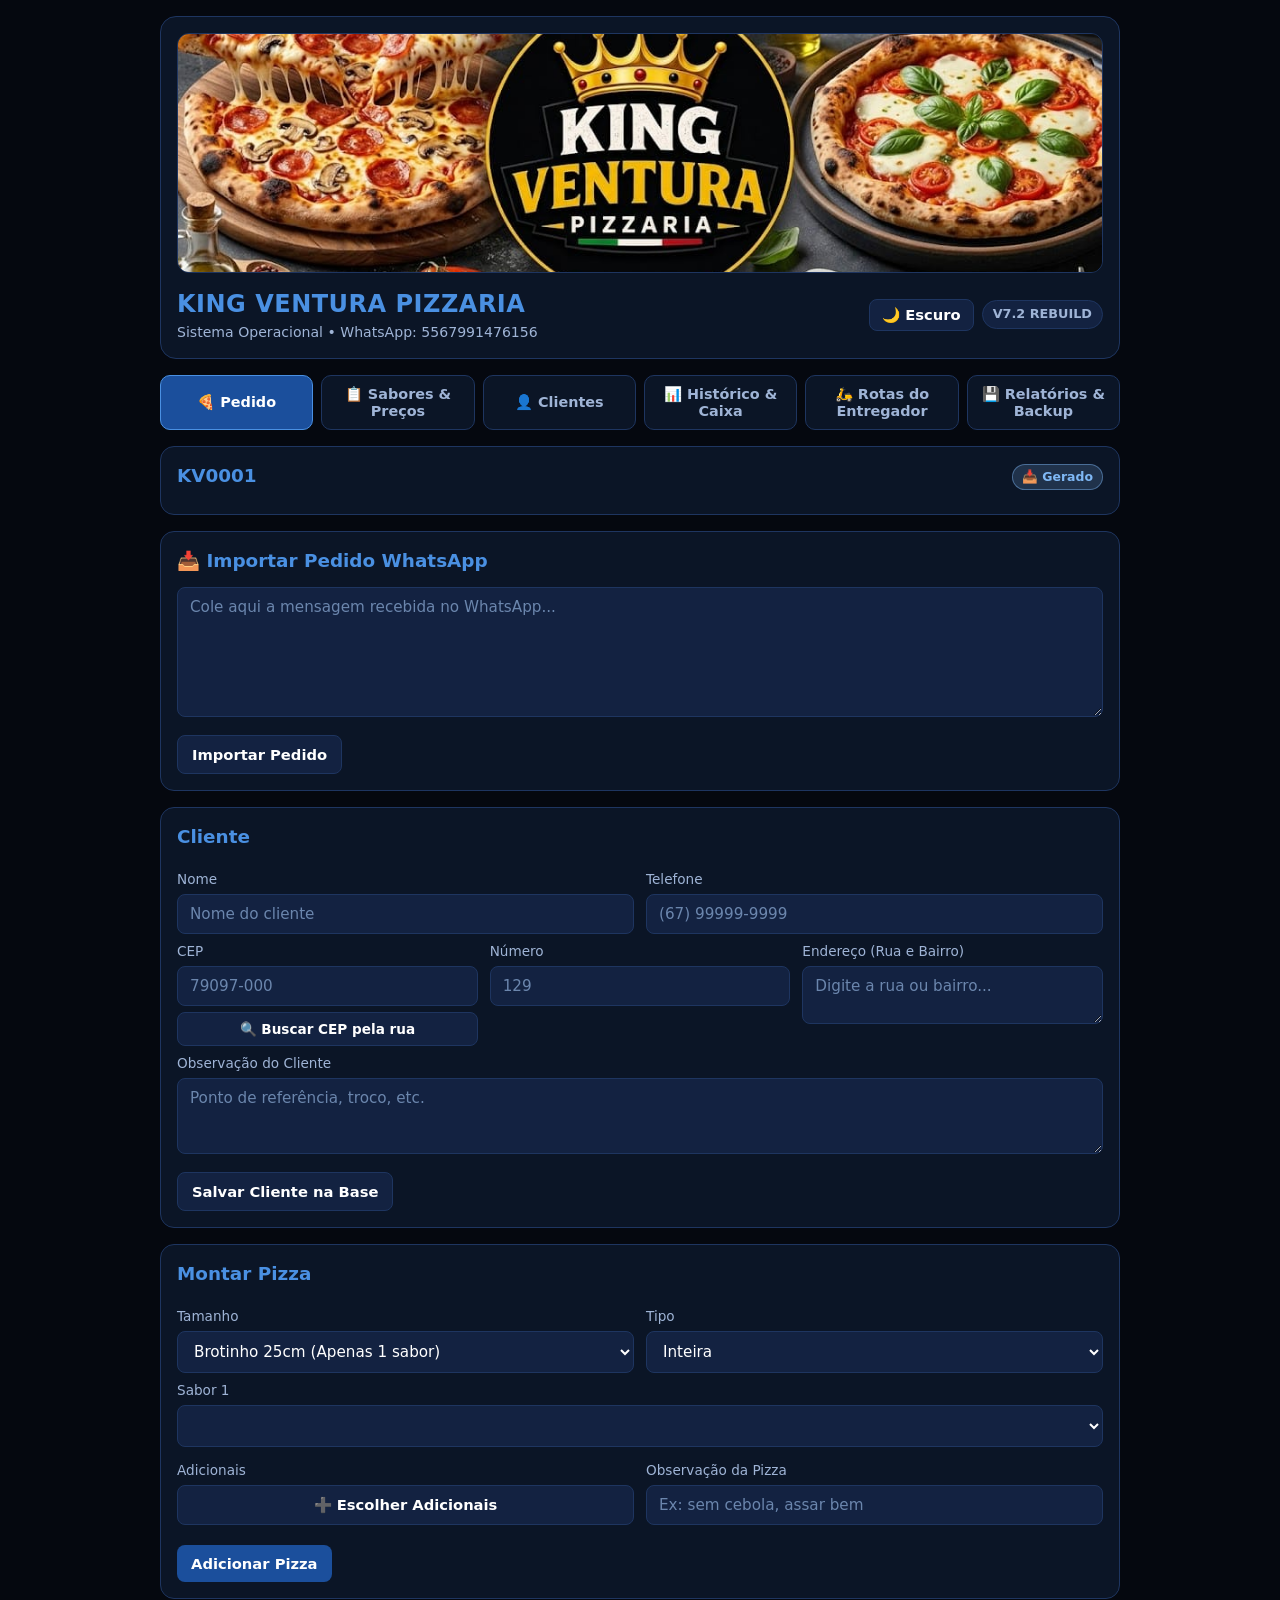
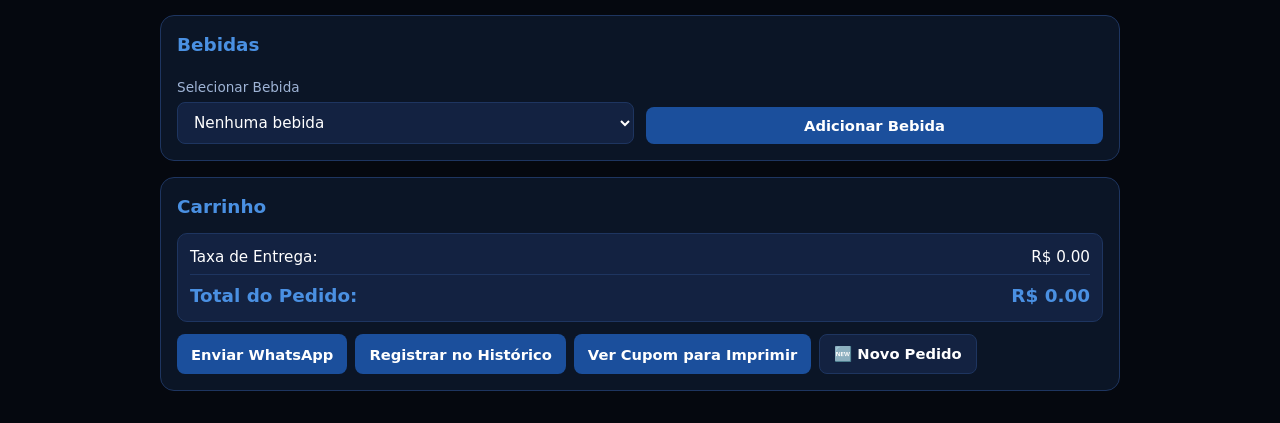
==== commit 70fcb295: "Create index.html" ====
--- a/index.html
+++ b/index.html
@@ -1,549 +1,3418 @@
 <!DOCTYPE html>
 <html lang="pt-BR">
 <head>
-<meta charset="UTF-8" />
-<meta name="viewport" content="width=device-width, initial-scale=1.0"/>
-<title>King Ventura Cliente</title>
-<style>
-  :root {
-    --bg: #05080f;
-    --card: #0b1526;
-    --card2: #132241;
-    --border: #1e3560;
-    --azul: #4a90e2;
-    --texto: #ffffff;
-    --muted: #9fb4d6;
-    --gold: #4a90e2;
-  }
-
-  * {
-    box-sizing: border-box;
-    margin: 0;
-    padding: 0;
-    font-family: Arial, sans-serif;
-  }
-
-  body {
-    background: var(--bg);
-    color: var(--texto);
-    padding: 16px;
-    line-height: 1.45;
-  }
-
-  .container {
-    max-width: 900px;
-    margin: auto;
-  }
-
-  .logo {
-    text-align: center;
-    margin-bottom: 20px;
-  }
-
-  .logo h1 {
-    color: var(--azul);
-    font-size: 36px;
-  }
-
-  .logo p {
-    color: var(--muted);
-    font-size: 18px;
-  }
-
-  .card {
-    background: var(--card);
-    border: 1px solid var(--border);
-    border-radius: 15px;
-    padding: 15px;
-    margin-bottom: 15px;
-  }
-
-  .card h2 {
-    color: var(--azul);
-    margin-bottom: 15px;
-  }
-
-  label {
-    display: block;
-    margin-top: 10px;
-    color: var(--muted);
-  }
-
-  input,
-  select,
-  textarea {
-    width: 100%;
-    background: var(--card2);
-    color: var(--texto);
-    border: 1px solid var(--border);
-    border-radius: 10px;
-    padding: 12px;
-    margin-top: 8px;
-  }
-
-  select {
-    cursor: pointer;
-    appearance: none;
-    padding-right: 30px;
-    background-image: url('data:image/svg+xml;charset=US-ASCII,<svg xmlns="http://www.w3.org/2000/svg" width="14" height="14" fill="white"><polygon points="0,0 14,0 7,7"/></svg>');
-    background-repeat: no-repeat;
-    background-position: right 12px center;
-    background-size: 10px;
-  }
-
-  .grid {
-    display: grid;
-    gap: 12px;
-  }
-
-  .grid-2 {
-    grid-template-columns: repeat(auto-fit, minmax(250px, 1fr));
-  }
-
-  button {
-    cursor: pointer;
-    border: none;
-  }
-
-  .btn {
-    background: var(--azul);
-    color: white;
-    padding: 12px;
-    border-radius: 10px;
-    width: 100%;
-    font-weight: bold;
-    font-size: 1rem;
-  }
-
-  .btn:hover {
-    opacity: 0.9;
-  }
-
-  #ingredientes {
-    margin-top: 12px;
-    font-size: 0.9rem;
-    color: var(--muted);
-    min-height: 40px;
-  }
-
-  .extra-list {
-    display: none;
-    max-height: 140px;
-    overflow-y: auto;
-    margin-top: 6px;
-    padding-left: 12px;
-    border: 1px solid var(--border);
-    border-radius: 10px;
-    background: var(--card2);
-  }
-
-  .extra-item {
-    margin-bottom: 6px;
-    color: var(--texto);
-  }
-
-  .extra-item label {
-    cursor: pointer;
-  }
-
-  .extra-item input {
-    margin-right: 8px;
-  }
-
-  #carrinho {
-    margin-top: 10px;
-  }
-
-  .item-carrinho {
-    background: var(--card2);
-    padding: 10px;
-    border-radius: 10px;
-    margin-bottom: 8px;
-  }
-
-  .total {
-    font-size: 24px;
-    font-weight: bold;
-    color: var(--azul);
-    text-align: right;
-    margin-top: 10px;
-  }
-
-  .entrega-taxa {
-    color: var(--azul);
-    font-weight: 700;
-    margin-top: 10px;
-  }
-
-  .btn-toggle-adicionais {
-    display: flex;
-    justify-content: space-between;
-    align-items: center;
-    cursor: pointer;
-    background: var(--card2);
-    padding: 10px 12px;
-    border-radius: 10px;
-    border: 1px solid var(--border);
-    margin-top: 6px;
-    color: var(--azul);
-    font-weight: 600;
-  }
-
-  .btn-toggle-adicionais:hover {
-    background: var(--azul);
-    color: white;
-  }
-
-  .adicional-count {
-    background: var(--azul);
-    border-radius: 20px;
-    padding: 2px 10px;
-    color: white;
-    font-size: 0.85rem;
-  }
-
-  @media (max-width: 700px) {
-    .logo h1 {
-      font-size: 26px;
-    }
-  }
-</style>
+  <meta charset="UTF-8" />
+  <meta name="viewport" content="width=device-width, initial-scale=1.0" />
+  <title>KING VENTURA PIZZARIA — Sistema Operacional</title>
+  <style>
+    /* Paleta Grêmio: azul, preto e branco. Escuro (padrao) ou claro. */
+    :root,
+    body[data-tema="escuro"] {
+      --bg: #05080f;
+      --surface: #0b1526;
+      --surface-2: #132241;
+      --border: #1e3560;
+      --text: #ffffff;
+      --muted: #9fb4d6;
+      --gold: #4a90e2;
+      --terracotta: #1b4f9c;
+      --danger: #cf4638;
+      --azul-claro: #7fb8f5;
+      --placeholder: #6b86ad;
+      --sombra: rgba(0, 0, 0, 0.5);
+    }
+
+    body[data-tema="claro"] {
+      --bg: #eef3fb;
+      --surface: #ffffff;
+      --surface-2: #e3ecf9;
+      --border: #b9cdea;
+      --text: #08203f;
+      --muted: #4a6a94;
+      --gold: #1b4f9c;
+      --terracotta: #1b4f9c;
+      --danger: #b8302a;
+      --azul-claro: #4a90e2;
+      --placeholder: #8ba3c4;
+      --sombra: rgba(11, 21, 38, 0.12);
+    }
+
+    * {
+      box-sizing: border-box;
+      margin: 0;
+      padding: 0;
+      font-family: system-ui, -apple-system, BlinkMacSystemFont, "Segoe UI", Roboto, sans-serif;
+    }
+
+    body {
+      background: var(--bg);
+      color: var(--text);
+      padding: 16px;
+      line-height: 1.45;
+    }
+
+    ::selection {
+      background: var(--gold);
+      color: #ffffff;
+    }
+
+    body[data-tema="claro"] .card,
+    body[data-tema="claro"] .brand-header,
+    body[data-tema="claro"] .item,
+    body[data-tema="claro"] .list-card {
+      box-shadow: 0 1px 3px var(--sombra);
+    }
+
+    input:focus, select:focus, textarea:focus {
+      outline: 2px solid var(--gold);
+      outline-offset: 1px;
+    }
+
+    .app-container {
+      max-width: 960px;
+      margin: 0 auto;
+    }
+
+    .brand-header {
+      background: var(--surface);
+      border: 1px solid var(--border);
+      border-radius: 16px;
+      padding: 16px;
+      margin-bottom: 16px;
+    }
+
+    .brand-logo {
+      display: block;
+      width: 100%;
+      max-height: 240px;
+      object-fit: cover;
+      border-radius: 12px;
+      margin-bottom: 14px;
+      border: 1px solid var(--border);
+    }
+
+    .brand-top {
+      display: flex;
+      flex-wrap: wrap;
+      justify-content: space-between;
+      align-items: center;
+      gap: 10px;
+    }
+
+    .brand-title {
+      font-size: 1.5rem;
+      font-weight: 800;
+      letter-spacing: 0.5px;
+      color: var(--gold);
+    }
+
+    .badge-version {
+      background: var(--surface-2);
+      border: 1px solid var(--border);
+      color: var(--muted);
+      padding: 4px 10px;
+      border-radius: 999px;
+      font-size: 0.8rem;
+      font-weight: 600;
+    }
+
+    .nav-tabs {
+      display: grid;
+      grid-template-columns: repeat(auto-fit, minmax(150px, 1fr));
+      gap: 8px;
+      margin-bottom: 16px;
+    }
+
+    .nav-tab {
+      background: var(--surface);
+      color: var(--muted);
+      border: 1px solid var(--border);
+      padding: 10px 14px;
+      border-radius: 10px;
+      cursor: pointer;
+      font-weight: 600;
+      font-size: 0.9rem;
+      transition: 0.15s ease;
+    }
+
+    .nav-tab:hover {
+      border-color: var(--gold);
+      color: var(--text);
+    }
+
+    .nav-tab.active {
+      background: var(--terracotta);
+      color: #ffffff;
+      border-color: var(--gold);
+    }
+
+    .tab-panel {
+      display: none;
+    }
+
+    .tab-panel.active {
+      display: block;
+    }
+
+    .card {
+      background: var(--surface);
+      border: 1px solid var(--border);
+      border-radius: 14px;
+      padding: 16px;
+      margin-bottom: 16px;
+    }
+
+    .card h2 {
+      font-size: 1.15rem;
+      margin-bottom: 12px;
+      color: var(--gold);
+    }
+
+    .card h3 {
+      font-size: 1rem;
+      margin: 12px 0 8px;
+      color: var(--text);
+    }
+
+    .grid-2 {
+      display: grid;
+      grid-template-columns: repeat(auto-fit, minmax(220px, 1fr));
+      gap: 12px;
+    }
+
+    .grid-3 {
+      display: grid;
+      grid-template-columns: repeat(auto-fit, minmax(180px, 1fr));
+      gap: 12px;
+    }
+
+    label {
+      display: block;
+      font-size: 0.85rem;
+      color: var(--muted);
+      margin-bottom: 4px;
+      margin-top: 8px;
+    }
+
+    input, select, textarea {
+      width: 100%;
+      background: var(--surface-2);
+      color: var(--text);
+      border: 1px solid var(--border);
+      border-radius: 8px;
+      padding: 10px 12px;
+      font-size: 0.95rem;
+    }
+
+    textarea {
+      min-height: 76px;
+      resize: vertical;
+    }
+
+    input::placeholder, textarea::placeholder {
+      color: var(--placeholder);
+    }
+
+    select option {
+      background: var(--surface-2);
+      color: var(--text);
+    }
+
+    button {
+      background: var(--terracotta);
+      color: #fff;
+      border: none;
+      border-radius: 8px;
+      padding: 10px 14px;
+      font-weight: 700;
+      font-size: 0.92rem;
+      cursor: pointer;
+      transition: 0.15s ease;
+    }
+
+    button:hover {
+      filter: brightness(1.08);
+    }
+
+    button.secondary {
+      background: var(--surface-2);
+      color: var(--text);
+      border: 1px solid var(--border);
+    }
+
+    button.gold {
+      background: var(--terracotta);
+      color: #ffffff;
+    }
+
+    button.danger {
+      background: var(--danger);
+      color: #fff;
+    }
+
+    .btn-row {
+      display: flex;
+      flex-wrap: wrap;
+      gap: 8px;
+      margin-top: 12px;
+    }
+
+    .item, .list-card {
+      background: var(--surface-2);
+      border: 1px solid var(--border);
+      border-radius: 10px;
+      padding: 12px;
+      margin-bottom: 10px;
+      overflow-wrap: anywhere;
+    }
+
+    .list-card > div:first-child {
+      min-width: 0;
+    }
+
+    .summary-box {
+      background: var(--surface-2);
+      border: 1px solid var(--border);
+      border-radius: 10px;
+      padding: 12px;
+      margin-top: 12px;
+    }
+
+    .summary-line {
+      display: flex;
+      justify-content: space-between;
+      margin-bottom: 6px;
+      font-size: 0.95rem;
+    }
+
+    .summary-total {
+      display: flex;
+      justify-content: space-between;
+      font-size: 1.15rem;
+      font-weight: 800;
+      color: var(--gold);
+      border-top: 1px solid var(--border);
+      padding-top: 8px;
+      margin-top: 6px;
+    }
+
+    .kpi-grid {
+      display: grid;
+      grid-template-columns: repeat(auto-fit, minmax(160px, 1fr));
+      gap: 10px;
+      margin-bottom: 12px;
+    }
+
+    .kpi-card {
+      background: var(--surface-2);
+      border: 1px solid var(--border);
+      border-radius: 10px;
+      padding: 12px;
+    }
+
+    .kpi-label {
+      font-size: 0.8rem;
+      color: var(--muted);
+    }
+
+    .kpi-value {
+      font-size: 1.25rem;
+      font-weight: 800;
+      color: var(--gold);
+      margin-top: 4px;
+    }
+
+    .status-pill {
+      display: inline-block;
+      padding: 3px 9px;
+      border-radius: 999px;
+      font-size: 0.78rem;
+      font-weight: 700;
+      background: rgba(74, 144, 226, 0.18);
+      color: var(--azul-claro);
+    }
+
+    .ingredients-preview {
+      font-size: 0.85rem;
+      color: var(--muted);
+      margin-top: 6px;
+    }
+.extra-item {
+  display: flex;
+  align-items: center;
+  gap: 10px;
+  margin: 8px 0;
+  cursor: pointer;
+  color: var(--text);
+}
+
+.extra-item input[type="checkbox"] {
+  width: 18px;
+  height: 18px;
+  margin: 0;
+  flex-shrink: 0;
+}
+
+    /* Etapas na paleta Grêmio: azul claro -> azul -> branco -> branco cheio */
+    .status-pill.status-feito {
+      background: rgba(127, 184, 245, 0.18);
+      color: var(--azul-claro);
+      border: 1px solid rgba(127, 184, 245, 0.45);
+    }
+    .status-pill.status-producao {
+      background: rgba(74, 144, 226, 0.22);
+      color: #a8cdf7;
+      border: 1px solid rgba(74, 144, 226, 0.55);
+    }
+    .status-pill.status-entrega {
+      background: rgba(11, 21, 38, 0.85);
+      color: #ffffff;
+      border: 1px solid rgba(127, 184, 245, 0.6);
+    }
+    .status-pill.status-finalizado {
+      background: #ffffff;
+      color: #05080f;
+      border: 1px solid #ffffff;
+    }
+    .status-stepper {
+      display: flex;
+      flex-wrap: wrap;
+      gap: 6px;
+      margin-top: 8px;
+    }
+    .status-btn {
+      padding: 6px 10px;
+      font-size: 0.78rem;
+      border-radius: 7px;
+      background: var(--surface);
+      color: var(--muted);
+      border: 1px solid var(--border);
+      font-weight: 700;
+    }
+    .status-btn.active-feito {
+      background: var(--azul-claro);
+      color: #05080f;
+      border-color: var(--azul-claro);
+    }
+    .status-btn.active-producao {
+      background: var(--gold);
+      color: #ffffff;
+      border-color: var(--gold);
+    }
+    .status-btn.active-entrega {
+      background: var(--terracotta);
+      color: #ffffff;
+      border-color: var(--terracotta);
+    }
+    .status-btn.active-finalizado {
+      background: #ffffff;
+      color: #05080f;
+      border-color: #ffffff;
+    }
+
+    /* ===== CUPOM TERMICO: escondido na tela, visivel so no papel ===== */
+    #cupomTermico {
+      display: none;
+    }
+
+    .cupom-txt {
+      font-size: 12px;
+      line-height: 1.25;
+      color: #000;
+    }
+
+    .cupom-titulo {
+      text-align: center;
+      font-size: 13px;
+      font-weight: 900;
+    }
+
+    .cupom-total {
+      font-size: 13px;
+      font-weight: 900;
+      margin-top: 2px;
+    }
+
+    .cupom-rodape {
+      text-align: center;
+      margin-top: 2px;
+    }
+
+    .cupom-obs {
+      font-size: 11px;
+    }
+
+    /* O cupom agora e impresso em uma janela propria (ver imprimirCupomTermico). */
+
+
+    /* ---------- AJUSTES PARA CELULAR ---------- */
+    @media (max-width: 720px) {
+      body { padding: 10px; font-size: 16px; }
+      .app-container { max-width: 100%; }
+      .brand-header, .card { padding: 12px; border-radius: 12px; margin-bottom: 12px; }
+      .brand-logo { max-height: 150px; }
+      .brand-title { font-size: 1.15rem; line-height: 1.25; }
+      .grid-2, .grid-3, .kpi-grid { grid-template-columns: 1fr; gap: 10px; }
+      .kpi-grid { grid-template-columns: repeat(2, minmax(0, 1fr)); }
+      input, select, textarea { font-size: 16px; padding: 12px; }
+      label { font-size: 0.9rem; }
+      button { font-size: 0.95rem; padding: 12px 14px; }
+      .nav-tabs { grid-template-columns: repeat(2, minmax(0, 1fr)); }
+      .nav-tab { padding: 12px 10px; font-size: 0.85rem; text-align: center; line-height: 1.2; }
+      .btn-row { flex-direction: column; }
+      .btn-row button { width: 100%; }
+      .summary-line, .summary-total { font-size: 1rem; }
+      .summary-total { font-size: 1.1rem; }
+      .status-stepper button { flex: 1 1 auto; }
+    }
+
+    @media (max-width: 400px) {
+      .brand-title { font-size: 1rem; }
+      .kpi-grid { grid-template-columns: 1fr; }
+      .nav-tabs { grid-template-columns: 1fr; }
+    }
+  </style>
 </head>
 <body>
-<div class="container">
-
-  <div class="logo">
-    <h1>👑 KING VENTURA</h1>
-    <p>Monte seu pedido online</p>
+  <div class="app-container">
+    <header class="brand-header">
+      <img
+        src="logo01.jpeg"
+        alt="King Ventura Pizzaria"
+        class="brand-logo"
+        onerror="this.style.display='none'"
+      />
+      <div class="brand-top">
+        <div>
+          <h1 class="brand-title">KING VENTURA PIZZARIA</h1>
+          <p style="color: var(--muted); font-size: 0.88rem;">Sistema Operacional • WhatsApp: 5567991476156</p>
+        </div>
+        <div style="display: flex; gap: 8px; align-items: center;">
+          <button id="btnTema" class="secondary" type="button" style="padding: 6px 12px;">🌙 Escuro</button>
+          <span class="badge-version">V7.2 REBUILD</span>
+        </div>
+      </div>
+    </header>
+
+    <nav class="nav-tabs" aria-label="Navegação do sistema">
+      <button class="nav-tab active" data-tab="pedido">🍕 Pedido</button>
+      <button class="nav-tab" data-tab="sabores">📋 Sabores & Preços</button>
+      <button class="nav-tab" data-tab="clientes">👤 Clientes</button>
+      <button class="nav-tab" data-tab="historico">📊 Histórico & Caixa</button>
+      <button class="nav-tab" data-tab="rotas">🛵 Rotas do Entregador</button>
+      <button class="nav-tab" data-tab="relatorios">💾 Relatórios & Backup</button>
+    </nav>
+
+    <!-- ABA 1: PEDIDO -->
+    <section id="tab-pedido" class="tab-panel active">
+      <div class="card">
+        <div class="brand-top">
+          <h2 id="numeroPedido" style="margin-bottom: 0;">KV0001</h2>
+          <span id="statusPedido" class="status-pill status-feito">📥 Gerado</span>
+        </div>
+        <p id="dataPedido" style="color: var(--muted); font-size: 0.88rem; margin-top: 6px;"></p>
+        <div id="botoesStatusPedidoAtual" class="status-stepper" aria-label="Etapas do pedido atual"></div>
+      </div>
+
+      <div id="cardImportarWhats" class="card">
+        <h2>📥 Importar Pedido WhatsApp</h2>
+        <textarea
+          id="pedidoWhats"
+          rows="6"
+          placeholder="Cole aqui a mensagem recebida no WhatsApp..."
+        ></textarea>
+        <div class="btn-row">
+          <button id="btnImportarWhats" class="secondary">Importar Pedido</button>
+        </div>
+      </div>
+
+      <div class="card">
+        <h2>Cliente</h2>
+        <div class="grid-2">
+          <div>
+            <label for="nome">Nome</label>
+            <input id="nome" placeholder="Nome do cliente" />
+          </div>
+          <div>
+            <label for="telefone">Telefone</label>
+            <input id="telefone" placeholder="(67) 99999-9999" />
+          </div>
+        </div>
+
+        <div class="grid-3">
+          <div>
+            <label for="cep">CEP</label>
+            <input id="cep" placeholder="79097-000" />
+            <button id="btnBuscarCepDaRua" class="secondary" type="button"
+                    style="width: 100%; margin-top: 6px; font-size: 0.85rem; padding: 8px;">
+              🔍 Buscar CEP pela rua
+            </button>
+          </div>
+          <div>
+            <label for="numero">Número</label>
+            <input id="numero" placeholder="129" />
+          </div>
+          <div>
+            <label for="endereco">Endereço (Rua e Bairro)</label>
+            <textarea
+              id="endereco"
+              rows="2"
+              list="listaRuasCG"
+              placeholder="Digite a rua ou bairro..."
+              style="min-height: 54px;"
+            ></textarea>
+            <datalist id="listaRuasCG"></datalist>
+          </div>
+        </div>
+
+        <label for="observacao">Observação do Cliente</label>
+        <textarea id="observacao" placeholder="Ponto de referência, troco, etc."></textarea>
+
+        <div class="btn-row">
+          <button id="btnSalvarClienteRapido" class="secondary" type="button">Salvar Cliente na Base</button>
+        </div>
+      </div>
+
+      <div class="card">
+        <h2>Montar Pizza</h2>
+        <div class="grid-2">
+          <div>
+            <label for="tamanho">Tamanho</label>
+            <select id="tamanho">
+              <option value="brotinho">Brotinho 25cm (Apenas 1 sabor)</option>
+              <option value="grande">Grande 35cm</option>
+            </select>
+          </div>
+          <div>
+            <label for="tipoPizza">Tipo</label>
+            <select id="tipoPizza">
+              <option value="inteira">Inteira</option>
+              <option value="meio">Meio a Meio</option>
+            </select>
+          </div>
+        </div>
+
+        <div class="grid-2">
+          <div>
+            <label for="sabor1">Sabor 1</label>
+            <select id="sabor1"></select>
+          </div>
+          <div id="boxSabor2" style="display: none;">
+            <label for="sabor2">Sabor 2 (Meio a Meio)</label>
+            <select id="sabor2"></select>
+          </div>
+        </div>
+
+        <div id="ingredientes" class="ingredients-preview"></div>
+
+        <div class="grid-2">
+          <div>
+            <label>Adicionais</label>
+<button
+  type="button"
+  id="btnMostrarAdicionais"
+  class="secondary"
+  style="width:100%;margin-bottom:8px;"
+>
+  ➕ Escolher Adicionais
+</button>
+<div id="listaAdicionais" class="extras-list" style="display:none;">
+  <label class="extra-item">
+    <input type="checkbox" value="4" data-nome="Catupiry Extra">
+    Catupiry Extra (+R$ 4,00)
+  </label>
+
+  <label class="extra-item">
+    <input type="checkbox" value="4" data-nome="Presunto Extra">
+    Presunto Extra (+R$ 4,00)
+  </label>
+
+  <label class="extra-item">
+    <input type="checkbox" value="4" data-nome="Cebola Extra">
+    Cebola Extra (+R$ 4,00)
+  </label>
+
+  <label class="extra-item">
+    <input type="checkbox" value="4" data-nome="Milho Extra">
+    Milho Extra (+R$ 4,00)
+  </label>
+
+  <label class="extra-item">
+    <input type="checkbox" value="4" data-nome="Ervilha Extra">
+    Ervilha Extra (+R$ 4,00)
+  </label>
+
+  <label class="extra-item">
+    <input type="checkbox" value="5" data-nome="Muçarela Extra">
+    Muçarela Extra (+R$ 5,00)
+  </label>
+
+  <label class="extra-item">
+    <input type="checkbox" value="5" data-nome="Bacon Extra">
+    Bacon Extra (+R$ 5,00)
+  </label>
+
+</div>
+
+          </div>
+          <div>
+            <label for="obsPizza">Observação da Pizza</label>
+            <input id="obsPizza" placeholder="Ex: sem cebola, assar bem" />
+          </div>
+        </div>
+
+        <div class="btn-row">
+        <button id="btnAdicionarPizza" class="gold" type="button">Adicionar Pizza</button>
+
+        </div>
+      </div>
+
+      <div class="card">
+        <h2>Bebidas</h2>
+        <div class="grid-2">
+          <div>
+            <label for="bebida">Selecionar Bebida</label>
+            <select id="bebida">
+              <option value="">Nenhuma bebida</option>
+              <option value="16">Coca-Cola 2 Litros - R$ 16,00</option>
+              <option value="10">Guaraná Antarctica 1 Litro - R$ 10,00</option>
+              <option value="6">Coca-Cola Lata 310ml - R$ 6,00</option>
+            </select>
+          </div>
+         <div style="display: flex; align-items: flex-end;">
+  <button id="btnAdicionarBebida" type="button" style="width: 100%;">Adicionar Bebida</button>
+</div>
+
+        </div>
+      </div>
+
+      <div class="card">
+        <h2>Carrinho</h2>
+        <div id="carrinho"></div>
+
+        <div class="summary-box">
+          <div class="summary-line">
+            <span>Taxa de Entrega:</span>
+            <span>R$ <span id="taxaEntrega">0.00</span></span>
+          </div>
+          <div id="mensagemEntrega" style="font-size: 0.85rem; color: var(--gold); margin-bottom: 6px;"></div>
+          <div class="summary-total">
+            <span>Total do Pedido:</span>
+            <span>R$ <span id="totalPedido">0.00</span></span>
+          </div>
+        </div>
+
+        <div class="btn-row">
+          <button id="btnWhatsApp" class="gold" type="button">Enviar WhatsApp</button>
+          <button id="btnRegistrarHistorico" type="button">Registrar no Histórico</button>
+         <button id="btnVerCupom" class="gold" type="button">Ver Cupom para Imprimir</button>
+          <button onclick="novoPedido()" class="secondary" type="button">🆕 Novo Pedido</button>
+        </div>
+      </div>
+    </section>
+
+    <!-- ABA 2: SABORES & PREÇOS -->
+    <section id="tab-sabores" class="tab-panel">
+      <div class="card">
+        <h2>Cadastrar / Editar Sabor</h2>
+        <input type="hidden" id="saborEditandoOriginal" />
+        <div class="grid-3">
+          <div>
+            <label for="cadNomeSabor">Nome do Sabor</label>
+            <input id="cadNomeSabor" placeholder="Ex: Portuguesa" />
+          </div>
+          <div>
+            <label for="cadPrecoBrotinho">Brotinho 25cm (R$)</label>
+            <input id="cadPrecoBrotinho" type="number" step="0.50" min="0" placeholder="20.00" />
+          </div>
+          <div>
+            <label for="cadPrecoGrande">Grande 35cm (R$)</label>
+            <input id="cadPrecoGrande" type="number" step="0.50" min="0" placeholder="40.00" />
+          </div>
+        </div>
+        <label for="cadIngredientes">Ingredientes (separados por vírgula)</label>
+        <input id="cadIngredientes" placeholder="Molho, Muçarela, Presunto, Ovo, Cebola, Azeitonas, Orégano" />
+
+        <div class="btn-row">
+          <button id="btnSalvarSabor" class="gold" type="button">Salvar Sabor</button>
+          <button id="btnCancelarEdicaoSabor" class="secondary" type="button">Limpar Campos</button>
+          <button id="btnRestaurarSabores" class="secondary" type="button">Restaurar Sabores Padrão</button>
+        </div>
+      </div>
+
+      <div class="card">
+        <h2>Sabores Cadastrados</h2>
+        <div id="listaSabores"></div>
+      </div>
+    </section>
+
+    <!-- ABA 3: CLIENTES -->
+    <section id="tab-clientes" class="tab-panel">
+      <div class="card">
+        <h2>Cadastrar / Editar Cliente</h2>
+        <input type="hidden" id="clienteEditId" />
+        <div class="grid-2">
+          <div>
+            <label for="cliNome">Nome</label>
+            <input id="cliNome" placeholder="Nome completo" />
+          </div>
+          <div>
+            <label for="cliTelefone">Telefone</label>
+            <input id="cliTelefone" placeholder="(67) 99999-9999" />
+          </div>
+        </div>
+        <div class="grid-3">
+          <div>
+            <label for="cliCep">CEP</label>
+            <input id="cliCep" placeholder="79097-000" />
+          </div>
+          <div>
+            <label for="cliNumero">Número</label>
+            <input id="cliNumero" placeholder="129" />
+          </div>
+          <div>
+            <label for="cliEndereco">Endereço</label>
+            <input id="cliEndereco" placeholder="Rua / Bairro" />
+          </div>
+        </div>
+        <label for="cliObs">Observação</label>
+        <input id="cliObs" placeholder="Preferências ou ponto de referência" />
+        <div class="btn-row">
+          <button id="btnSalvarCliente" class="gold" type="button">Salvar Cliente</button>
+          <button id="btnLimparClienteForm" class="secondary" type="button">Limpar</button>
+        </div>
+      </div>
+
+      <div class="card">
+        <h2>Base de Clientes</h2>
+        <input id="buscaCliente" placeholder="Buscar cliente por nome, telefone ou endereço..." />
+        <div id="listaClientes" style="margin-top: 12px;"></div>
+      </div>
+    </section>
+
+    <!-- ABA 4: HISTÓRICO & CAIXA -->
+    <section id="tab-historico" class="tab-panel">
+      <div class="card">
+        <h2>Resumo do Caixa</h2>
+        <div class="kpi-grid">
+          <div class="kpi-card">
+            <div class="kpi-label">Pedidos Registrados</div>
+            <div id="kpiQtdPedidos" class="kpi-value">0</div>
+          </div>
+          <div class="kpi-card">
+            <div class="kpi-label">Faturamento Total</div>
+            <div class="kpi-value">R$ <span id="kpiFaturamento">0.00</span></div>
+          </div>
+          <div class="kpi-card">
+            <div class="kpi-label">Ticket Médio</div>
+            <div class="kpi-value">R$ <span id="kpiTicketMedio">0.00</span></div>
+          </div>
+        </div>
+        <input id="buscaHistorico" placeholder="Buscar pedido por código (KV...), cliente ou status..." />
+        <div id="filtrosStatusHistorico" class="status-stepper" style="margin-top: 10px;">
+          <button type="button" class="status-btn active-feito" data-filtro-status="Todos" onclick="selecionarFiltroHistorico('Todos')">Todos</button>
+          <button type="button" class="status-btn" data-filtro-status="Gerado" onclick="selecionarFiltroHistorico('Gerado')">📥 Gerado</button>
+          <button type="button" class="status-btn" data-filtro-status="Em produção" onclick="selecionarFiltroHistorico('Em produção')">🔥 Em produção</button>
+          <button type="button" class="status-btn" data-filtro-status="Saiu para entrega" onclick="selecionarFiltroHistorico('Saiu para entrega')">🛵 Saiu para entrega</button>
+          <button type="button" class="status-btn" data-filtro-status="Concluído" onclick="selecionarFiltroHistorico('Concluído')">✅ Concluído</button>
+        </div>
+      </div>
+
+      <div class="card" id="cardEditarPedido" style="display: none;">
+        <h2>✏️ Editar Itens do Pedido <span id="editarPedidoNumero"></span></h2>
+        <p style="color: var(--muted); font-size: 0.9rem; margin-bottom: 10px;">
+          Altere os itens, o valor ou a taxa de entrega. Depois salve para atualizar o histórico e o caixa.
+        </p>
+        <div id="editarItensLista"></div>
+
+        <div class="grid-3" style="margin-top: 12px;">
+          <div>
+            <label for="editarTaxaEntrega">Taxa de Entrega (R$)</label>
+            <input id="editarTaxaEntrega" type="number" step="0.50" min="0" />
+          </div>
+          <div>
+            <label for="editarClienteHistorico">Cliente</label>
+            <input id="editarClienteHistorico" placeholder="Nome do cliente" />
+          </div>
+          <div>
+            <label for="editarObservacaoHistorico">Observação</label>
+            <input id="editarObservacaoHistorico" placeholder="Observação do pedido" />
+          </div>
+        </div>
+
+        <div class="summary-box">
+          <div class="summary-line"><span>Itens</span><span>R$ <span id="editarSubtotal">0.00</span></span></div>
+          <div class="summary-line"><span>Taxa de Entrega</span><span>R$ <span id="editarTaxaMostrada">0.00</span></span></div>
+          <div class="summary-total"><span>Total</span><span>R$ <span id="editarTotal">0.00</span></span></div>
+        </div>
+
+        <div class="btn-row">
+          <button id="btnSalvarEdicaoPedido" class="gold" type="button">Salvar Alterações</button>
+          <button id="btnAdicionarItemEdicao" class="secondary" type="button" onclick="adicionarItemEdicao()">+ Adicionar Item</button>
+          <button id="btnCancelarEdicaoPedido" class="secondary" type="button">Cancelar</button>
+        </div>
+      </div>
+
+      <div class="card">
+        <h2>Histórico de Pedidos</h2>
+        <div id="listaHistorico"></div>
+      </div>
+    </section>
+
+    <!-- ABA 5: ROTAS DO ENTREGADOR -->
+    <section id="tab-rotas" class="tab-panel">
+      <div class="card">
+        <h2>🛵 Rotas do Entregador</h2>
+        <p style="color: var(--muted); font-size: 0.9rem; margin-bottom: 10px;">
+          Informe o endereço de entrega e o sistema calcula a distância real de carro
+          a partir da Rua Delamare, 129, mostra o tempo estimado e abre a rota no mapa.
+        </p>
+
+        <div class="grid-2">
+          <div>
+            <label for="rotaEndereco">Endereço de entrega</label>
+            <input id="rotaEndereco" placeholder="Rua, número e bairro" />
+          </div>
+          <div>
+            <label for="rotaCliente">Cliente / Pedido (opcional)</label>
+            <input id="rotaCliente" placeholder="Ex: KV0012 - Maria" />
+          </div>
+        </div>
+
+        <div class="btn-row">
+          <button id="btnCalcularRota" class="gold" type="button">Calcular Rota</button>
+          <button id="btnUsarEnderecoPedido" class="secondary" type="button">Usar endereço do pedido atual</button>
+          <button id="btnRotasDoDia" class="secondary" type="button">Rotas dos pedidos de hoje</button>
+        </div>
+
+        <div id="resultadoRota" class="summary-box" style="display: none;"></div>
+      </div>
+
+      <div class="card">
+        <h2>🔌 Teste de Conexão das APIs</h2>
+        <p style="color: var(--muted); font-size: 0.9rem; margin-bottom: 10px;">
+          A taxa de entrega depende destes serviços responderem. Se algum falhar aqui,
+          a taxa não calcula e o CEP não preenche o endereço.
+        </p>
+        <div class="btn-row">
+          <button id="btnTestarApis" class="gold" type="button">Testar Conexão Agora</button>
+        </div>
+        <div id="resultadoTesteApis" class="summary-box" style="margin-top: 10px;"></div>
+      </div>
+
+      <div class="card">
+        <h2>🔑 Chave da API de Rotas</h2>
+        <p style="color: var(--muted); font-size: 0.9rem; margin-bottom: 10px;">
+          O cálculo usa o OpenRouteService, que é gratuito (2.000 rotas por dia, sem cartão de crédito).
+          Crie a sua chave em
+          <a href="https://openrouteservice.org" target="_blank" rel="noopener" style="color: var(--gold);">openrouteservice.org</a>
+          e cole aqui. A chave fica salva apenas neste aparelho.
+        </p>
+        <label for="inputChaveRota">Chave da API</label>
+        <input id="inputChaveRota" placeholder="Cole aqui a sua chave" autocomplete="off" spellcheck="false" />
+        <div class="btn-row">
+          <button id="btnSalvarChaveRota" class="gold" type="button">Salvar Chave</button>
+          <button id="btnTestarChaveRota" class="secondary" type="button">Testar Chave</button>
+          <button id="btnApagarChaveRota" class="danger" type="button">Apagar Chave</button>
+        </div>
+        <div id="statusChaveRota" style="font-size: 0.88rem; color: var(--muted); margin-top: 10px;"></div>
+      </div>
+
+      <div class="card">
+        <h2>📋 Entregas de Hoje</h2>
+        <div id="listaRotasDia"></div>
+      </div>
+    </section>
+
+    <!-- ABA 6: RELATÓRIOS & BACKUP -->
+    <section id="tab-relatorios" class="tab-panel">
+      <div class="card">
+        <h2>Exportar Relatórios CSV</h2>
+        <p style="color: var(--muted); font-size: 0.9rem; margin-bottom: 10px;">
+          Baixe planilhas CSV compatíveis com Excel para controle financeiro e de clientes.
+        </p>
+        <div class="btn-row">
+          <button id="btnExportarPedidosCSV" class="gold" type="button">Baixar Histórico de Pedidos (CSV)</button>
+          <button id="btnExportarSaboresCSV" class="secondary" type="button">Baixar Tabela de Sabores (CSV)</button>
+          <button id="btnExportarClientesCSV" class="secondary" type="button">Baixar Base de Clientes (CSV)</button>
+        </div>
+      </div>
+
+      <div class="card">
+        <h2>Backup e Restauração (JSON)</h2>
+        <p style="color: var(--muted); font-size: 0.9rem; margin-bottom: 10px;">
+          Salve todo o sistema (sabores, preços, clientes, histórico e numeração) ou restaure um arquivo JSON.
+        </p>
+        <div class="btn-row">
+          <button id="btnExportarBackup" class="gold" type="button">Exportar Backup JSON</button>
+          <button id="btnImportarBackup" class="secondary" type="button">Restaurar Backup JSON</button>
+        </div>
+        <label for="inputBackupJson">Conteúdo JSON para Restauração</label>
+        <textarea id="inputBackupJson" rows="6" placeholder="Cole aqui o JSON de backup ou selecione um arquivo abaixo..."></textarea>
+        <label for="fileBackupJson">Ou escolher arquivo .json</label>
+        <input id="fileBackupJson" type="file" accept=".json,application/json" />
+      </div>
+    </section>
+    <!-- CUPOM TÉRMICO COMPACTO (SOMENTE IMPRESSÃO) -->
+    <div id="cupomTermico" aria-hidden="true"></div>
   </div>
 
-  <div class="card">
-    <h2>🍕 Escolha sua Pizza</h2>
-    <div class="grid grid-4">
-      <div>
-        <label for="tamanho">Tamanho</label>
-        <select id="tamanho"></select>
-      </div>
-      <div>
-        <label for="tipoPizza">Tipo</label>
-        <select id="tipoPizza"></select>
-      </div>
-      <div style="grid-column: span 2;">
-        <label for="sabor1">Sabor 1</label>
-        <select id="sabor1"></select>
-      </div>
-    </div>
-
-    <div id="boxSabor2" style="margin-top: 15px; display:none;">
-      <label for="sabor2">Sabor 2 (Meio a Meio)</label>
-      <select id="sabor2"></select>
-    </div>
-
-    <div class="btn-toggle-adicionais" id="btnToggleAdicionais">
-      ➕ Adicionais <span class="adicional-count" id="adicionalCount">0</span>
-    </div>
-    <div class="extra-list" id="listaAdicionais"></div>
-
-    <div id="ingredientes"></div>
-
-    <button id="btnAdicionarPizza" class="btn" style="margin-top: 15px;">Adicionar Pizza ao Carrinho</button>
-  </div>
-
-  <div class="card">
-    <h2>🥤 Bebidas</h2>
-    <select id="bebida">
-      <option value="">Nenhuma</option>
-      <option value="16">Coca-Cola 2L - R$ 16,00</option>
-      <option value="10">Guaraná 1L - R$ 10,00</option>
-      <option value="6">Coca-Cola Lata 310ml - R$ 6,00</option>
-    </select>
-    <button id="btnAdicionarBebida" class="btn" style="margin-top: 12px;">Adicionar Bebida ao Carrinho</button>
-  </div>
-
-  <div class="card">
-    <h2>👤 Dados do Cliente</h2>
-    <label>Nome</label>
-    <input id="nome" />
-    <label>Telefone</label>
-    <input id="telefone" />
-    <label>CEP</label>
-    <input id="cep" maxlength="9" placeholder="Digite seu CEP" />
-    <label>Rua</label>
-    <input id="rua" placeholder="Rua" />
-    <label>Número</label>
-    <input id="numero" placeholder="Número" />
-    <label>Bairro</label>
-    <input id="bairro" placeholder="Bairro" />
-    <label>Observação</label>
-    <textarea id="observacao"></textarea>
-  </div>
-
-  <div class="card">
-    <h2>🛒 Carrinho</h2>
-    <div id="carrinho">
-      <div class="item-carrinho">Nenhum item adicionado.</div>
-    </div>
-    <div class="total">R$ 0,00</div>
-    <div id="taxaEntregaArea" class="entrega-taxa"></div>
-  </div>
-
-  <div class="rodape">
-    Siga a gente no Instagram <a href="https://instagram.com/kingventura_pizzaria" target="_blank" rel="noopener">@kingventura_pizzaria</a>
-  </div>
-
-  <div class="rodape">
-    <button id="btnFinalizarPedido" class="btn">📦 Finalizar Pedido</button>
-  </div>
-
-</div>
-
-<script>
-const bairrosGratisAté3Km = ["jardim tarumã","copavilã","pendigo","nova laguna","laranjeiras"];
-
-function textoLimpo(texto){
-  return texto.trim().toLowerCase().normalize("NFD").replace(/[\u0300-\u036f]/g,"");
+  <script>
+    const NUMERO_WHATSAPP = "5567991476156";
+
+    /* ===== ENTREGA: PONTO DE PARTIDA E REGRA DE TAXA ===== */
+    // Origem das entregas — Rua Delamare, 129, Tarumã, CEP 79097-240.
+    // TODA rota parte daqui, em qualquer tela.
+    const ORIGEM_ENTREGA = {
+      endereco: "Rua Delamare, 129 - Jardim Tarumã, Campo Grande - MS",
+      cep: "79097-240",
+      rua: "Rua Delamare",
+      numero: "129"
+    };
+
+    // Regra de taxa: até 3 km é grátis; a partir de 3 km começa em R$ 5,00
+    // e sobe R$ 1,50 por km adicional, até o teto de 10 km.
+    const REPASSE_ATE_KM = 3;            // faixa gratuita (até 3 km)
+    const REPASSE_FIM_INICIAL = 4;       // a partir de 3 km, o primeiro passo é 4 km
+    const REPASSE_INICIAL = 5;           // valor cobrado assim que passa dos 3 km
+    const REPASSE_POR_KM_EXTRA = 1.5;    // valor somado por km além dos 4 km
+
+    // Área de atendimento: entrega somente até 10 km do ponto de partida.
+    const RAIO_MAXIMO_KM = 10;
+
+    // ===== ROTAS E DISTANCIA (OpenRouteService) =====
+    // Chave gratuita, sem cartao de credito: https://openrouteservice.org
+    const ORS_ENDPOINT = "https://api.heigit.org/openrouteservice";
+    const ORS_PROFILE = "driving-car";
+    const ORS_CHAVE_LOCAL = "kv_ors_key";
+
+    // Coordenadas do ponto de partida — Rua Delamare, 129, CEP 79097-240.
+    // Valor de referencia: se estiver errado, o sistema corrige sozinho
+    // buscando pelo CEP na primeira rota calculada (ver obterOrigemReal()).
+    const ORIGEM_COORDS = {
+      lat: -20.5440728,
+      lng: -54.6727293,
+      endereco: "Rua Delamare, 129 - Jardim Tarumã, Campo Grande - MS",
+      cep: "79097-240"
+    };
+
+    // A pizzaria fica na Rua Delamare, 129 (nao em outro numero da mesma rua).
+    // A origem e FIXA: nada de busca por texto livre, que cai em qualquer ponto
+    // da rua (107, 172, 716...). Se precisar mudar, ajuste aqui.
+    function obterOrigemReal() {
+      // limpa o cache antigo que pudesse ter gravado uma posicao errada
+      try {
+        const salvo = localStorage.getItem("kv_origem_coords");
+        if (salvo) {
+          const c = JSON.parse(salvo);
+          // descarta qualquer cache que nao seja exatamente este ponto
+          if (!c || Math.abs(c.lat - ORIGEM_COORDS.lat) > 0.0005 ||
+              Math.abs(c.lng - ORIGEM_COORDS.lng) > 0.0005) {
+            localStorage.removeItem("kv_origem_coords");
+          }
+        }
+      } catch (e) {
+        localStorage.removeItem("kv_origem_coords");
+      }
+      return { lat: ORIGEM_COORDS.lat, lng: ORIGEM_COORDS.lng };
+    }
+
+    // Bairros com entrega grátis, custe o que custar em km.
+    const BAIRROS_ENTREGA_GRATIS = [
+      "Jardim Tarumã"
+    ];
+
+    // Distância de rota (km) do ponto de partida até cada CEP/bairro.
+    // Preencha aqui com os CEPs/bairros que voce atende. Exemplo:
+    //   "79097-240": 0.5,
+    //   "79006-000": 6.2
+    const TABELA_DISTANCIAS_KM = {
+    };
+
+    // Faixas por inicio do CEP: funciona sem cadastrar rua por rua.
+    // Ajuste os km conforme a realidade dos bairros.
+    const FAIXAS_CEP_ENTREGA = [
+      // { prefixo: "79097", km: 1.5,  nome: "Jardim Tarumã" },
+      // { prefixo: "79006", km: 6.5,  nome: "Vila Bandeirante" },
+      // { prefixo: "79002", km: 7.5,  nome: "Centro" }
+    ];
+
+    const SABORES_PADRAO = {
+      "Muçarela": {
+        brotinho: 15,
+        grande: 35,
+        ingredientes: ["Molho", "Muçarela", "Azeitonas", "Orégano"]
+      },
+      "Calabresa": {
+        brotinho: 20,
+        grande: 35,
+        ingredientes: ["Molho", "Muçarela", "Calabresa", "Cebola", "Azeitonas", "Orégano"]
+      },
+      "Catupiry": {
+        brotinho: 20,
+        grande: 35,
+        ingredientes: ["Molho", "Muçarela", "Catupiry", "Azeitonas", "Orégano"]
+      },
+      "Calabresa com Catupiry": {
+        brotinho: 20,
+        grande: 40,
+        ingredientes: ["Molho", "Muçarela", "Calabresa", "Catupiry", "Azeitonas", "Orégano"]
+      },
+      "Frango com Catupiry": {
+        brotinho: 20,
+        grande: 40,
+        ingredientes: ["Molho", "Muçarela", "Frango Desfiado", "Catupiry", "Azeitonas", "Orégano"]
+      },
+      "Presunto": {
+        brotinho: 20,
+        grande: 35,
+        ingredientes: ["Molho", "Muçarela", "Presunto", "Cebola", "Azeitonas", "Orégano"]
+      },
+      "Presunto com Catupiry": {
+        brotinho: 20,
+        grande: 40,
+        ingredientes: ["Molho", "Muçarela", "Presunto", "Catupiry", "Azeitonas", "Orégano"]
+      },
+      "Brasileira": {
+        brotinho: 20,
+        grande: 40,
+        ingredientes: ["Molho", "Muçarela", "Milho Verde", "Ervilha", "Cebola", "Azeitonas", "Orégano"]
+      },
+      "Frango com Milho e Tomate": {
+        brotinho: 20,
+        grande: 40,
+        ingredientes: ["Molho", "Muçarela", "Frango Desfiado", "Milho Verde", "Tomate", "Azeitonas", "Orégano"]
+      },
+      "Baiana": {
+        brotinho: 23,
+        grande: 40,
+        ingredientes: ["Molho", "Muçarela", "Calabresa", "Bacon", "Molho de Pimenta", "Cebola", "Azeitonas", "Orégano"]
+      },
+      "Bacon": {
+        brotinho: 23,
+        grande: 40,
+        ingredientes: ["Molho", "Muçarela", "Bacon", "Cebola", "Azeitonas", "Orégano"]
+      },
+      "Cremosa": {
+        brotinho: 23,
+        grande: 40,
+        ingredientes: ["Molho", "Muçarela", "Catupiry", "Creme de Leite", "Azeitonas", "Orégano"]
+      },
+      "Lombo ao Creme": {
+        brotinho: 23,
+        grande: 40,
+        ingredientes: ["Molho", "Muçarela", "Lombinho", "Creme de Leite", "Azeitonas", "Orégano"]
+      }
+    };
+
+    let SABORES = {};
+    let historicoPedidos = [];
+    let clientesBase = [];
+    let taxaEntrega = 0;
+
+    let pedidoAtual = {
+      numero: "",
+      data: "",
+      status: "Aberto",
+      cliente: "",
+      telefone: "",
+      cep: "",
+      endereco: "",
+      numeroCasa: "",
+      observacao: "",
+      taxaEntrega: 0,
+      itens: [],
+      total: 0
+    };
+
+    function carregarSaboresStorage() {
+      const salvo = localStorage.getItem("kv_sabores");
+      if (salvo) {
+        try {
+          SABORES = JSON.parse(salvo);
+          return;
+        } catch (e) {}
+      }
+      SABORES = JSON.parse(JSON.stringify(SABORES_PADRAO));
+      salvarSaboresStorage();
+    }
+
+    function salvarSaboresStorage() {
+      localStorage.setItem("kv_sabores", JSON.stringify(SABORES));
+    }
+
+    function carregarHistorico() {
+      const dados = localStorage.getItem("historicoPedidos");
+      if (dados) {
+        try {
+          historicoPedidos = JSON.parse(dados);
+        } catch (e) {
+          historicoPedidos = [];
+        }
+      }
+    }
+
+    function salvarHistorico() {
+      localStorage.setItem("historicoPedidos", JSON.stringify(historicoPedidos));
+    }
+
+    function carregarClientes() {
+      const dados = localStorage.getItem("kv_clientes");
+      if (dados) {
+        try {
+          clientesBase = JSON.parse(dados);
+        } catch (e) {
+          clientesBase = [];
+        }
+      }
+    }
+
+    function salvarClientes() {
+      localStorage.setItem("kv_clientes", JSON.stringify(clientesBase));
+    }
+
+
+    const ETAPAS_PEDIDO = [
+      { key: "Gerado", label: "📥 Gerado", pillClass: "status-feito", activeClass: "active-feito" },
+      { key: "Em produção", label: "🔥 Em produção", pillClass: "status-producao", activeClass: "active-producao" },
+      { key: "Saiu para entrega", label: "🛵 Saiu para entrega", pillClass: "status-entrega", activeClass: "active-entrega" },
+      { key: "Concluído", label: "✅ Concluído", pillClass: "status-finalizado", activeClass: "active-finalizado" }
+    ];
+
+    function normalizarStatusPedido(status) {
+      const s = String(status || "").trim().toLowerCase();
+      if (!s || s === "aberto" || s === "feito" || s === "gerado") return "Gerado";
+      if (s.includes("preparo") || s.includes("produ")) return "Em produção";
+      if (s.includes("entrega") || s.includes("saiu")) return "Saiu para entrega";
+      if (s.includes("conclu") || s.includes("final")) return "Concluído";
+      return "Gerado";
+    }
+
+    function obterMetaStatus(status) {
+      const norm = normalizarStatusPedido(status);
+      return ETAPAS_PEDIDO.find((e) => e.key === norm) || ETAPAS_PEDIDO[0];
+    }
+
+    function atualizarBadgeStatusAtual(status) {
+      const meta = obterMetaStatus(status);
+      const badge = document.getElementById("statusPedido");
+      if (!badge) return;
+      badge.className = "status-pill " + meta.pillClass;
+      badge.innerText = meta.label;
+    }
+
+    function definirStatusPedidoAtual(novoStatus) {
+      const meta = obterMetaStatus(novoStatus);
+      pedidoAtual.status = meta.key;
+      atualizarBadgeStatusAtual(meta.key);
+      renderizarBotoesStatusAtual();
+    }
+
+    function renderizarBotoesStatusAtual() {
+      const container = document.getElementById("botoesStatusPedidoAtual");
+      if (!container) return;
+      const atualNorm = normalizarStatusPedido(pedidoAtual.status);
+      container.innerHTML = ETAPAS_PEDIDO.map((etapa) => {
+        const isCurrent = etapa.key === atualNorm;
+        return `<button type="button" class="status-btn ${isCurrent ? etapa.activeClass : ""}" onclick="definirStatusPedidoAtual('${etapa.key}')">${etapa.label}</button>`;
+      }).join("");
+    }
+
+    function gerarNumeroPedido() {
+      let numero = Number(localStorage.getItem("ultimoPedido") || 0);
+      numero++;
+      localStorage.setItem("ultimoPedido", numero);
+      return "KV" + String(numero).padStart(4, "0");
+    }
+
+    function registrarPedido(pedido) {
+      pedido.numero = pedido.numero || gerarNumeroPedido();
+      pedido.data = pedido.data || new Date().toLocaleString("pt-BR");
+      pedido.status = normalizarStatusPedido(pedido.status || pedidoAtual.status || "Feito");
+      historicoPedidos.unshift(pedido);
+      salvarHistorico();
+      renderizarHistorico();
+      popularDatalistRuas();
+    }
+
+    function inicializarPedido() {
+      const agora = new Date();
+      let proximoNum = Number(localStorage.getItem("ultimoPedido") || 0) + 1;
+      const codigo = "KV" + String(proximoNum).padStart(4, "0");
+
+      pedidoAtual.numero = codigo;
+      pedidoAtual.data = agora.toLocaleString("pt-BR");
+      pedidoAtual.status = "Gerado";
+
+      document.getElementById("numeroPedido").innerText = codigo;
+      document.getElementById("dataPedido").innerText = pedidoAtual.data;
+      atualizarBadgeStatusAtual("Gerado");
+      renderizarBotoesStatusAtual();
+    }
+
+    function carregarSabores() {
+      const tamanho = document.getElementById("tamanho").value;
+      const sabor1 = document.getElementById("sabor1");
+      const sabor2 = document.getElementById("sabor2");
+
+      const prev1 = sabor1.value;
+      const prev2 = sabor2.value;
+
+      sabor1.innerHTML = '<option value="">🍕 Selecione um sabor</option>';
+      sabor2.innerHTML = '<option value="">🍕 Selecione um sabor</option>';
+
+      Object.keys(SABORES).forEach((nome) => {
+        const preco = tamanho === "brotinho" ? Number(SABORES[nome].brotinho) : Number(SABORES[nome].grande);
+        sabor1.innerHTML += `<option value="${nome}">${nome} - R$ ${preco.toFixed(2)}</option>`;
+        sabor2.innerHTML += `<option value="${nome}">${nome} - R$ ${preco.toFixed(2)}</option>`;
+      });
+
+      if (prev1 && SABORES[prev1]) sabor1.value = prev1;
+      if (prev2 && SABORES[prev2]) sabor2.value = prev2;
+
+      atualizarVisualPedido();
+      atualizarPreviewIngredientes();
+    }
+
+    function atualizarVisualPedido() {
+      const tamanho = document.getElementById("tamanho").value;
+      const tipoSelect = document.getElementById("tipoPizza");
+      const boxSabor2 = document.getElementById("boxSabor2");
+
+      if (tamanho === "brotinho") {
+        tipoSelect.disabled = true;
+        tipoSelect.value = "inteira";
+        boxSabor2.style.display = "none";
+      } else {
+        tipoSelect.disabled = false;
+        boxSabor2.style.display = tipoSelect.value === "meio" ? "block" : "none";
+      }
+
+      atualizarPreviewIngredientes();
+    }
+
+    function atualizarPreviewIngredientes() {
+      const el = document.getElementById("ingredientes");
+      const tamanho = document.getElementById("tamanho").value;
+      const tipo = document.getElementById("tipoPizza").value;
+      const s1 = document.getElementById("sabor1").value;
+      const s2 = document.getElementById("sabor2").value;
+
+      if (!s1 || !SABORES[s1]) {
+        el.innerText = "";
+        return;
+      }
+
+      if (tamanho === "grande" && tipo === "meio" && s2 && SABORES[s2]) {
+        el.innerText =
+          `Ingredientes — 50% ${s1}: ${SABORES[s1].ingredientes.join(", ")} | ` +
+          `50% ${s2}: ${SABORES[s2].ingredientes.join(", ")}`;
+      } else {
+        el.innerText = `Ingredientes: ${SABORES[s1].ingredientes.join(", ")}`;
+      }
+    }
+
+    function adicionarItem(item) {
+      pedidoAtual.itens.push(item);
+      atualizarCarrinho();
+    }
+
+    function removerItem(indice) {
+      pedidoAtual.itens.splice(indice, 1);
+      atualizarCarrinho();
+    }
+
+    function limparPedido() {
+      pedidoAtual.itens = [];
+      atualizarCarrinho();
+    }
+
+    function atualizarCarrinho() {
+      const carrinho = document.getElementById("carrinho");
+      if (!carrinho) return;
+
+      let html = "";
+      pedidoAtual.itens.forEach((item, index) => {
+        html += `
+          <div class="item">
+            <b>${item.descricao}</b><br />
+            ${item.ingredientes ? `<span style="color: var(--muted); font-size: 0.85rem;">${item.ingredientes}</span><br />` : ""}
+            ${item.observacao ? `<span style="color: var(--gold); font-size: 0.85rem;">Obs: ${item.observacao}</span><br />` : ""}
+            <div style="margin-top: 6px; display: flex; justify-content: space-between; align-items: center;">
+              <strong>Valor: R$ ${Number(item.valor).toFixed(2)}</strong>
+              <button class="danger" onclick="removerItem(${index})" type="button">Excluir</button>
+            </div>
+          </div>
+        `;
+      });
+
+      carrinho.innerHTML = html || '<p style="color: var(--muted);">Nenhum item adicionado ainda.</p>';
+      atualizarTotal();
+    }
+
+    function atualizarTotal() {
+      let subtotal = 0;
+      pedidoAtual.itens.forEach((item) => {
+        subtotal += Number(item.valor) || 0;
+      });
+
+      const total = subtotal + taxaEntrega;
+      pedidoAtual.taxaEntrega = taxaEntrega;
+      pedidoAtual.total = total;
+
+      document.getElementById("taxaEntrega").innerText = taxaEntrega.toFixed(2);
+      document.getElementById("totalPedido").innerText = total.toFixed(2);
+    }
+
+    function avisarEndereco(mensagem) {
+      const el = document.getElementById("mensagemEntrega");
+      if (!el) return;
+      el.innerHTML = mensagem;
+    }
+
+
+    /* ============ TAXA DE ENTREGA (reescrita) ============ */
+
+    function bairroDoEndereco() {
+      const texto = (document.getElementById("endereco").value || "").trim();
+      const p = texto.split(" - ");
+      if (p.length > 1) {
+        const b = p.slice(1).join(" - ").trim();
+        if (b.length >= 3) return b;
+      }
+      return "";
+    }
+
+    // Distancia (km) estimada por prefixo de CEP. Ajuste os km conforme a realidade.
+    const DISTANCIAS_POR_CEP = [
+      { prefixo: "79097", km: 1.5, nome: "Jardim Tarumã" },
+      { prefixo: "79006", km: 6.5, nome: "Vila Bandeirante" },
+      { prefixo: "79002", km: 7.5, nome: "Centro" },
+      { prefixo: "79001", km: 8.0, nome: "Centro" }
+    ];
+
+    // Distancia (km) estimada por bairro (tem prioridade sobre o CEP).
+    const DISTANCIAS_POR_BAIRRO = {
+      "jardim taruma": 1.5
+    };
+
+    function calcularTaxaEntrega() {
+      const cep = soDigitos(document.getElementById("cep").value);
+      const bairro = bairroDoEndereco();
+      const bairroChave = textoLimpo(bairro).replace(/\s+/g, " ");
+
+      if (cep.length < 8 && !bairro) {
+        taxaEntrega = 0;
+        marcarEndereco("aviso", "Informe o CEP ou a rua para calcular a taxa de entrega.");
+        atualizarTotal();
+        return;
+      }
+
+      // aviso provisorio enquanto procura; sera trocado pelo valor da taxa
+      marcarEndereco("aviso", "Calculando a taxa de entrega...");
+
+      // o endereco veio do CEP: a distancia e estimada pela faixa do CEP,
+      // sem depender de internet, e o texto mostra a taxa (nao um aviso).
+
+      // 1) entrega gratis por bairro
+      const gratis = BAIRROS_ENTREGA_GRATIS.some(function (b) {
+        return textoLimpo(b) === bairroChave;
+      });
+      if (bairro && gratis) {
+        taxaEntrega = 0;
+        marcarEndereco("ok", "🎉 ENTREGA GRÁTIS — " + bairro);
+        atualizarTotal();
+        return;
+      }
+
+      // 2) km por bairro cadastrado
+      let km = null;
+      let referencia = bairro || cep;
+      if (bairroChave && DISTANCIAS_POR_BAIRRO[bairroChave] !== undefined) {
+        km = DISTANCIAS_POR_BAIRRO[bairroChave];
+        referencia = bairro;
+      }
+
+      // 3) km por prefixo de CEP
+      if (km === null && cep.length === 8) {
+        const faixa = DISTANCIAS_POR_CEP.find(function (f) {
+          return cep.indexOf(f.prefixo) === 0;
+        });
+        if (faixa) {
+          km = faixa.km;
+          referencia = bairro ? bairro : faixa.nome;
+        }
+      }
+
+      // 4) km na lista de referencia, se houver
+      if (km === null && cep.length === 8) {
+        const ref = RUAS_REFERENCIA_CG.find(function (r) {
+          return soDigitos(r.cep) === cep;
+        });
+        if (ref && ref.km !== undefined) {
+          km = ref.km;
+          referencia = ref.bairro || ref.rua;
+        }
+      }
+
+      if (km === null) {
+        taxaEntrega = 5;
+        marcarEndereco("erro",
+          "⚠️ Taxa provisória de R$ 5,00 — este endereço ainda não está cadastrado.");
+        atualizarTotal();
+        return;
+      }
+
+      // fora da area
+      if (km > RAIO_MAXIMO_KM) {
+        taxaEntrega = calcularTaxaPorDistancia(RAIO_MAXIMO_KM);
+        marcarEndereco("erro",
+          "🚫 FORA DA ÁREA — " + referencia + " fica a " + km.toFixed(1) +
+          " km (limite " + RAIO_MAXIMO_KM + " km). Taxa máxima aplicada.");
+        atualizarTotal();
+        return;
+      }
+
+      // aplica a regra
+      taxaEntrega = calcularTaxaPorDistancia(km);
+
+      if (taxaEntrega === 0) {
+        marcarEndereco("ok",
+          "🎉 ENTREGA GRÁTIS — " + referencia + " (" + km.toFixed(1) +
+          " km, até " + REPASSE_ATE_KM + " km)");
+      } else {
+        const extra = Math.max(0, Math.ceil(km - REPASSE_FIM_INICIAL));
+        const detalhe = extra > 0
+          ? " (+" + extra + " km x R$ " + REPASSE_POR_KM_EXTRA.toFixed(2).replace(".", ",") + ")"
+          : "";
+        marcarEndereco("ok",
+          "Taxa: R$ " + taxaEntrega.toFixed(2) + " — " + km.toFixed(1) + " km" + detalhe);
+      }
+
+      atualizarTotal();
+    }
+
+    function aplicarTaxaPorKm(distanciaKm, referencia) {
+      taxaEntrega = calcularTaxaPorDistancia(distanciaKm);
+      marcarEndereco("ok", "Taxa: R$ " + taxaEntrega.toFixed(2) + " — " + referencia);
+      atualizarTotal();
+    }
+
+    const RUAS_REFERENCIA_CG = [
+      { rua: "Rua Delamare", bairro: "Jardim Tarumã", cep: "79097-240" },
+      { rua: "Rua Yokohama", bairro: "Jardim Tarumã", cep: "79097-010" },
+      { rua: "Rua das Garças", bairro: "Jardim Tarumã", cep: "79097-020" },
+      { rua: "Avenida Guaicurus", bairro: "Jardim Tarumã", cep: "79097-000" },
+      { rua: "Rua Marquês de Lavradio", bairro: "Jardim Tarumã", cep: "79097-030" },
+      { rua: "Rua Brilhante", bairro: "Vila Bandeirante", cep: "79006-000" },
+      { rua: "Avenida Afonso Pena", bairro: "Centro", cep: "79002-000" },
+      { rua: "Rua 14 de Julho", bairro: "Centro", cep: "79002-110" }
+    ];
+    function popularDatalistRuas() {
+      const dl = document.getElementById("listaRuasCG");
+      if (!dl) return;
+      const mapa = new Map();
+
+      RUAS_REFERENCIA_CG.forEach((r) => {
+        mapa.set(`${r.rua} - ${r.bairro}`.toLowerCase(), r);
+      });
+
+      (clientesBase || []).forEach((c) => {
+        if (c.endereco) {
+          mapa.set(String(c.endereco).toLowerCase(), {
+            rua: c.endereco,
+            bairro: "",
+            cep: c.cep || ""
+          });
+        }
+      });
+
+      dl.innerHTML = "";
+      mapa.forEach((item) => {
+        const opt = document.createElement("option");
+        opt.value = item.bairro ? `${item.rua} - ${item.bairro}` : item.rua;
+        dl.appendChild(opt);
+      });
+    }
+
+    /* ============ ENDERECO <-> CEP (reescrito) ============ */
+
+    function soDigitos(t) {
+      return String(t || "").replace(/[^0-9]/g, "");
+    }
+
+    function textoLimpo(t) {
+      return String(t || "")
+        .normalize("NFD")
+        .replace(/[\u0300-\u036f]/g, "")
+        .replace(/[.,;]/g, " ")
+        .replace(/\s+/g, " ")
+        .toLowerCase()
+        .trim();
+    }
+
+    function marcarEndereco(estado, mensagem) {
+      const el = document.getElementById("mensagemEntrega");
+      if (!el) return;
+      if (estado === "ok") {
+        el.style.color = "var(--azul-claro)";
+      } else if (estado === "erro") {
+        el.style.color = "var(--danger)";
+      } else {
+        el.style.color = "var(--muted)";
+      }
+      el.innerHTML = mensagem || "";
+    }
+
+    function preencherFormatoCep(campo) {
+      const d = soDigitos(campo.value);
+      if (d.length === 8) {
+        campo.value = d.slice(0, 5) + "-" + d.slice(5);
+      }
+    }
+
+    /* ---------- CEP -> RUA ---------- */
+    async function buscarCEP() {
+      const campoCep = document.getElementById("cep");
+      const campoEnd = document.getElementById("endereco");
+      const cep = soDigitos(campoCep.value);
+
+      if (cep.length !== 8) return;
+      if (cep === buscarCEP.ultimo) return;   // evita repetir a mesma consulta
+      buscarCEP.ultimo = cep;
+
+      marcarEndereco("aviso", "Buscando o endereço do CEP...");
+
+      let dados = null;
+      try {
+        const r = await fetch("https://viacep.com.br/ws/" + cep + "/json/");
+        if (!r.ok) throw new Error("HTTP " + r.status);
+        dados = await r.json();
+      } catch (e) {
+        console.log("Falha ViaCEP", e);
+        marcarEndereco("erro", "⚠️ Sem conexão para buscar o CEP agora. Você pode digitar a rua abaixo.");
+        return;
+      }
+
+      if (!dados || dados.erro) {
+        marcarEndereco("erro", "⚠️ CEP não encontrado. Confira os 8 números.");
+        return;
+      }
+
+      const rua = dados.logradouro || "";
+      const bairro = dados.bairro || "";
+
+      if (rua || bairro) {
+        campoEnd.value = bairro ? rua + " - " + bairro : rua;
+      } else {
+        marcarEndereco("aviso", "CEP localizado, mas sem rua cadastrada.");
+        return;
+      }
+
+      // calcula a taxa e deixa o resultado aparecer no lugar do aviso
+      calcularTaxaEntrega();
+    }
+    buscarCEP.ultimo = "";
+
+    /* ---------- RUA -> CEP ---------- */
+    async function buscarCEPPorRua() {
+      const campoEnd = document.getElementById("endereco");
+      const campoCep = document.getElementById("cep");
+      const bruto = (campoEnd.value || "").trim();
+
+      if (bruto.length < 3) return false;
+
+      const partes = bruto.split(" - ");
+      const ruaDigitada = partes[0].trim();
+      const bairroDigitado = partes.length > 1 ? partes.slice(1).join(" - ").trim() : "";
+      const assinatura = textoLimpo(bruto);
+      if (assinatura === buscarCEPPorRua.ultimo) return false;
+      buscarCEPPorRua.ultimo = assinatura;
+
+      // 1) lista local de referencia
+      const alvo = textoLimpo(ruaDigitada);
+      const local = RUAS_REFERENCIA_CG.find(function (r) {
+        return textoLimpo(r.rua) === alvo || textoLimpo(r.rua).indexOf(alvo) === 0;
+      });
+      if (local && local.cep) {
+        campoCep.value = local.cep;
+        if (!bairroDigitado && local.bairro) {
+          campoEnd.value = local.rua + " - " + local.bairro;
+        }
+        marcarEndereco("ok", "✅ CEP encontrado na lista de referência.");
+        calcularTaxaEntrega();
+        return true;
+      }
+
+      // 2) base de clientes ja cadastrados
+      const cli = (clientesBase || []).find(function (c) {
+        return c.cep && textoLimpo(c.endereco || "").indexOf(alvo) === 0;
+      });
+      if (cli) {
+        campoCep.value = cli.cep;
+        marcarEndereco("ok", "✅ CEP encontrado na base de clientes.");
+        calcularTaxaEntrega();
+        return true;
+      }
+
+      // 3) ViaCEP por logradouro
+      if (ruaDigitada.length < 3) return false;
+
+      const semTipo = ruaDigitada.replace(
+        /^(rua|r\.?|avenida|av\.?|travessa|tv\.?|alameda|estrada|rodovia|rod\.?|praca|praça|servidao|servidão|viela|beco)\s+/i,
+        ""
+      ).trim();
+      const termo = semTipo.length >= 3 ? semTipo : ruaDigitada;
+
+      marcarEndereco("aviso", "Buscando o CEP da rua...");
+
+      let lista = null;
+      try {
+        const url = "https://viacep.com.br/ws/MS/Campo%20Grande/" +
+          encodeURIComponent(termo) + "/json/";
+        const r = await fetch(url);
+        if (r.ok) lista = await r.json();
+      } catch (e) {
+        console.log("Falha ViaCEP por rua", e);
+      }
+
+      if (!Array.isArray(lista) || !lista.length) {
+        marcarEndereco("erro", "⚠️ Não achei essa rua. Confira o nome ou digite o CEP.");
+        return false;
+      }
+
+      let escolhido = lista[0];
+      if (bairroDigitado) {
+        const alvoB = textoLimpo(bairroDigitado);
+        const doBairro = lista.find(function (l) {
+          return textoLimpo(l.bairro || "") === alvoB;
+        });
+        if (doBairro) escolhido = doBairro;
+      }
+
+      if (!escolhido.cep) {
+        marcarEndereco("erro", "⚠️ Achei a rua, mas sem CEP cadastrado.");
+        return false;
+      }
+
+      campoCep.value = escolhido.cep;
+      const b = escolhido.bairro || "";
+      const l = escolhido.logradouro || ruaDigitada;
+      campoEnd.value = b ? l + " - " + b : l;
+      marcarEndereco("ok", "✅ CEP encontrado: " + escolhido.cep);
+      calcularTaxaEntrega();
+      return true;
+    }
+    buscarCEPPorRua.ultimo = "";
+
+    /* ---------- gatilhos (funcionam em qualquer teclado) ---------- */
+    let timerRua = null;
+
+    function agendarBuscaRua(atraso) {
+      clearTimeout(timerRua);
+      timerRua = setTimeout(function () { buscarCEPPorRua(); }, atraso);
+    }
+
+    function ligarCamposEndereco() {
+      const campoCep = document.getElementById("cep");
+      const campoEnd = document.getElementById("endereco");
+      const campoNum = document.getElementById("numero");
+      const botao = document.getElementById("btnBuscarCepDaRua");
+
+      // ---- CEP digitado: busca ao completar 8 digitos ----
+      campoCep.addEventListener("input", function () {
+        preencherFormatoCep(campoCep);
+        if (soDigitos(campoCep.value).length === 8) {
+          buscarCEP.ultimo = "";
+          buscarCEPPorRua.ultimo = "";
+          buscarCEP();
+        } else {
+          calcularTaxaEntrega();
+        }
+      });
+      campoCep.addEventListener("blur", function () {
+        preencherFormatoCep(campoCep);
+        buscarCEP();
+      });
+
+      // ---- RUA digitada: busca ao parar de digitar ----
+      campoEnd.addEventListener("input", function () {
+        const t = campoEnd.value;
+        buscarCEPPorRua.ultimo = "";
+        if (/[\s,\-]$/.test(t)) {
+          agendarBuscaRua(300);          // terminou uma palavra
+        } else if (t.trim().length >= 5) {
+          agendarBuscaRua(900);          // parou de digitar
+        }
+      });
+
+      // ---- ao sair do campo, sempre busca (nao depende do teclado) ----
+      campoEnd.addEventListener("blur", function () {
+        clearTimeout(timerRua);
+        buscarCEPPorRua();
+      });
+      campoEnd.addEventListener("change", function () {
+        clearTimeout(timerRua);
+        buscarCEPPorRua();
+      });
+
+      // ---- botao manual ----
+      if (botao) {
+        botao.addEventListener("click", function () {
+          buscarCEPPorRua.ultimo = "";
+          const b = botao;
+          b.disabled = true;
+          b.innerText = "Buscando...";
+          Promise.resolve(buscarCEPPorRua()).finally(function () {
+            b.disabled = false;
+            b.innerText = "🔍 Buscar CEP pela rua";
+          });
+        });
+      }
+
+      // ---- numero digitado: recalcula a taxa ----
+      if (campoNum) {
+        campoNum.addEventListener("input", function () {
+          clearTimeout(timerRua);
+          timerRua = setTimeout(function () { calcularTaxaEntrega(); }, 500);
+        });
+      }
+
+      // ---- aba Clientes: CEP -> rua ----
+      const cepCli = document.getElementById("cliCep");
+      const endCli = document.getElementById("cliEndereco");
+      if (cepCli && endCli) {
+        cepCli.addEventListener("blur", async function () {
+          const cep = soDigitos(cepCli.value);
+          if (cep.length !== 8) return;
+          cepCli.value = cep.slice(0, 5) + "-" + cep.slice(5);
+          try {
+            const r = await fetch("https://viacep.com.br/ws/" + cep + "/json/");
+            const d = await r.json();
+            if (d && !d.erro) {
+              const rua = d.logradouro || "";
+              const bai = d.bairro || "";
+              if (rua || bai) endCli.value = bai ? rua + " - " + bai : rua;
+            }
+          } catch (e) {
+            console.log("Falha CEP cliente", e);
+          }
+        });
+      }
+    }
+
+function imprimirCupomTermico() {
+  sincronizarDadosClientePedido();
+  const texto = montarTextoPedido(pedidoAtual)
+    .replace("[KV-ITENS]", pedidoAtual.itens.map(i =>
+      `${i.descricao} - R$ ${Number(i.valor).toFixed(2)}${i.observacao ? " (Obs: " + i.observacao + ")" : ""}`
+    ).join("\n"));
+  const cupomDiv = document.getElementById("cupomTermico");
+  cupomDiv.innerText = texto;
+  cupomDiv.style.display = "block";
+  const bodyChildren = Array.from(document.body.children);
+  bodyChildren.forEach(el => {
+    if (el.id !== "cupomTermico") {
+      el.style.display = "none";
+    }
+  });
+  window.print();
+  // Em alguns navegadores é bom ter um pequeno delay pra evitar flicker
+  setTimeout(() => {
+    cupomDiv.style.display = "none";
+    bodyChildren.forEach(el => {
+      if (el.id !== "cupomTermico") {
+        el.style.display = "";
+      }
+    });
+  }, 500);
 }
 
-function calcularTaxaEntrega(distanciaKm,bairro){
-  const bairroLimpo = textoLimpo(bairro);
-  if(bairrosGratisAté3Km.includes(bairroLimpo) && distanciaKm <= 3) return 0;
-  if(distanciaKm <=3) return 0;
-  let taxa = 5;
-  const kmExtra = Math.max(0, distanciaKm -3);
-  taxa += kmExtra * 1.5;
-  return Math.min(taxa, 20).toFixed(2);
-}
-
-function calcularDistanciaSimulada(cep,bairro){
-  const bairroLimpo = textoLimpo(bairro);
-  if(bairrosGratisAté3Km.includes(bairroLimpo)) return 2.5;
-  return 5;
-}
-
-function formarListaIngredientes(ingredientes){
-  if(ingredientes.length <=1) return ingredientes.join("");
-  return ingredientes.slice(0, ingredientes.length-1).join(", ") + " e " + ingredientes[ingredientes.length-1];
-}
-
-const SABORES = {
-  "Muçarela": {brotinho:15, grande:35, ingredientes:["molho", "muçarela", "azeitonas", "orégano"]},
-  "Calabresa": {brotinho:20, grande:35, ingredientes:["molho", "muçarela", "calabresa", "cebola", "azeitonas", "orégano"]},
-  "Catupiry": {brotinho:20, grande:35, ingredientes:["molho", "muçarela", "catupiry", "azeitonas", "orégano"]},
-  "Calabresa com Catupiry": {brotinho:20, grande:40, ingredientes:["molho", "muçarela", "calabresa", "catupiry","azeitonas", "orégano"]},
-  "Frango com Catupiry": {brotinho:20, grande:40, ingredientes:["molho", "muçarela", "frango desfiado", "catupiry", "azeitonas", "orégano"]},
-  "Presunto": {brotinho:20, grande:35, ingredientes:["molho", "muçarela", "presunto", "cebola", "azeitonas", "orégano"]},
-  "Presunto com Catupiry": {brotinho:20, grande:40, ingredientes:["molho", "muçarela", "presunto", "catupiry", "azeitonas", "orégano"]},
-  "Brasileira": {brotinho:20, grande:40, ingredientes:["molho", "muçarela", "milho verde", "ervilha", "cebola", "azeitonas", "orégano"]},
-  "Frango com Milho e Tomate": {brotinho:20, grande:40, ingredientes:["molho", "muçarela", "frango desfiado", "milho verde", "tomate", "azeitonas", "orégano"]},
-  "Baiana": {brotinho:23, grande:40, ingredientes:["molho", "muçarela", "calabresa", "bacon", "molho de pimenta", "cebola", "azeitonas", "orégano"]},
-  "Bacon": {brotinho:23, grande:40, ingredientes:["molho", "muçarela", "bacon", "cebola", "azeitonas", "orégano"]},
-  "Cremosa": {brotinho:23, grande:40, ingredientes:["molho", "muçarela", "catupiry", "creme de leite", "azeitonas", "orégano"]},
-  "Lombo ao Creme": {brotinho:23, grande:40, ingredientes:["molho", "muçarela", "lombinho", "creme de leite", "azeitonas", "orégano"]}
-};
-
-const ADICIONAIS = [
-  { nome:"Catupiry Extra", valor:4 },
-  { nome:"Presunto Extra", valor:4 },
-  { nome:"Cebola Extra", valor:4 },
-  { nome:"Milho Extra", valor:4 },
-  { nome:"Ervilha Extra", valor:4 },
-  { nome:"Muçarela Extra", valor:5 },
-  { nome:"Bacon Extra", valor:5 }
-];
-
-function carregarSabores(){
+
+    function sincronizarDadosClientePedido() {
+      pedidoAtual.cliente = document.getElementById("nome").value.trim();
+      pedidoAtual.telefone = document.getElementById("telefone").value.trim();
+      pedidoAtual.cep = document.getElementById("cep").value.trim();
+      pedidoAtual.endereco = document.getElementById("endereco").value.trim();
+      pedidoAtual.numeroCasa = document.getElementById("numero").value.trim();
+      pedidoAtual.observacao = document.getElementById("observacao").value.trim();
+      pedidoAtual.taxaEntrega = taxaEntrega;
+    }
+
+    /* ===== TEXTO DO PEDIDO: uma fonte so, usada no WhatsApp e no cupom ===== */
+
+    function montarTextoPedido(pedido) {
+      let t = "KING VENTURA PIZZARIA\n\n";
+      t += "Pedido: " + (pedido.numero || document.getElementById("numeroPedido").innerText) + "\n";
+      t += "Status: " + normalizarStatusPedido(pedido.status || pedidoAtual.status || "Gerado") + "\n";
+      t += "Cliente: " + (pedido.cliente || "") + "\n";
+      t += "Telefone: " + (pedido.telefone || "") + "\n";
+      t += "CEP: " + (pedido.cep || "") + "\n";
+      t += "Endereço: " + (pedido.endereco || "") + "\n";
+      t += "Número: " + (pedido.numeroCasa || "") + "\n";
+      t += "Observação: " + (pedido.observacao || "") + "\n";
+      t += "Taxa de Entrega: R$ " + Number(pedido.taxaEntrega || 0).toFixed(2) + "\n\n";
+      t += "ITENS:\n[KV-ITENS]\n";
+
+      (pedido.itens || []).forEach(function (item) {
+        t += item.descricao + " - R$ " + Number(item.valor).toFixed(2) + "\n";
+        if (item.adicionais && item.adicionais.length) {
+          t += "Adicionais: " + item.adicionais.join(", ") + "\n";
+        }
+        if (item.observacao) {
+          t += "Obs: " + item.observacao + "\n";
+        }
+        t += "\n";
+      });
+
+      t += "\nTOTAL: R$ " + Number(pedido.total || 0).toFixed(2);
+      return t;
+    }
+
+    function enviarWhatsApp(pedido) {
+      const mensagem = montarTextoPedido(pedido);
+      window.open(
+        "https://wa.me/" + NUMERO_WHATSAPP + "?text=" + encodeURIComponent(mensagem),
+        "_blank"
+      );
+    }
+
+    /* ===== CUPOM TERMICO: imprime o MESMO texto do WhatsApp ===== */
+
+    function imprimirCupomTermico() {
+      sincronizarDadosClientePedido();
+
+      const texto = montarTextoPedido(pedidoAtual);
+
+      // no papel, cada linha vira um <div>; as linhas de separacao ficam tracejadas
+      const html = texto
+        .split("\n")
+        .map(function (linha) {
+          if (linha.trim() === "") {
+            return '<div class="cupom-espaco"></div>';
+          }
+          if (linha.indexOf("[KV-ITENS]") !== -1) {
+            return '<div class="cupom-linha"></div>';
+          }
+          const destaque = linha.indexOf("KING VENTURA") === 0 || linha.indexOf("TOTAL:") === 0;
+          return '<div class="cupom-txt' + (destaque ? " cupom-total" : "") + '">' +
+            linha + '</div>';
+        })
+        .join("");
+
+      document.getElementById("cupomTermico").innerHTML = html;
+
+      setTimeout(function () { window.print(); }, 350);
+    }
+
+    // Adiciona direto no carrinho, sem passar pelo botao (evita bloqueio e duplicidade)
+    function adicionarPizzaDireto(tamanho, tipo, s1, s2, adicional, obsPizza) {
+      if (!s1 || !SABORES[s1]) return false;
+
+      let descricao = "";
+      let valor = 0;
+      let ingredientes = "";
+
+      if (tamanho === "brotinho") {
+        descricao = "Brotinho 25cm - " + s1;
+        valor = Number(SABORES[s1].brotinho);
+        ingredientes = (SABORES[s1].ingredientes || []).join(", ");
+      } else if (tipo === "meio") {
+        if (!s2 || !SABORES[s2]) return false;
+        descricao = "Grande 35cm Meio a Meio - " + s1 + " / " + s2;
+        valor = Math.max(Number(SABORES[s1].grande), Number(SABORES[s2].grande));
+        ingredientes =
+          "50% " + s1 + ": " + (SABORES[s1].ingredientes || []).join(", ") +
+          " | 50% " + s2 + ": " + (SABORES[s2].ingredientes || []).join(", ");
+      } else {
+        descricao = "Grande 35cm - " + s1;
+        valor = Number(SABORES[s1].grande);
+        ingredientes = (SABORES[s1].ingredientes || []).join(", ");
+      }
+
+      if (adicional && adicional.valor > 0) {
+        descricao += " + " + adicional.nome;
+        valor += adicional.valor;
+      }
+
+      adicionarItem({
+        descricao: descricao,
+        ingredientes: ingredientes,
+        observacao: obsPizza || "",
+        valor: valor
+      });
+      return true;
+    }
+
+    function importarPedidoWhats() {
+      const texto = document.getElementById("pedidoWhats").value;
+      if (!texto.trim()) return;
+
+      limparPedido();
+
+      const nome = texto.match(/Cliente:\s*(.*)/i);
+      const telefone = texto.match(/Telefone:\s*(.*)/i);
+      const cep = texto.match(/CEP:\s*(.*)/i);
+      const numero = texto.match(/N[uú]mero:\s*(.*)/i);
+      const endereco = texto.match(/Endere[cç]o:\s*(.*)/i);
+      const obs = texto.match(/Observa[cç][aã]o:\s*(.*)/i);
+
+      document.getElementById("nome").value = nome ? nome[1].trim() : "";
+      document.getElementById("telefone").value = telefone ? telefone[1].trim() : "";
+      document.getElementById("cep").value = cep ? cep[1].trim() : "";
+      document.getElementById("numero").value = numero ? numero[1].trim() : "";
+      if (endereco && endereco[1].trim()) {
+        document.getElementById("endereco").value = endereco[1].trim();
+      }
+      if (obs && obs[1].trim()) {
+        document.getElementById("observacao").value = obs[1].trim();
+      }
+
+      const linhas = texto.split("\n");
+      linhas.forEach((rawLinha) => {
+        const linha = rawLinha.trim();
+
+        // le o adicional da propria linha: "... + Catupiry Extra (+R$ 4,00)"
+        let adicional = null;
+        const mAd = linha.match(/\+\s*([^+(]+?)\s*\(\+R\$\s*([\d.,]+)\)/);
+        if (mAd) {
+          adicional = {
+            nome: mAd[1].trim(),
+            valor: Number(mAd[2].replace(".", "").replace(",", ".")) || 0
+          };
+        }
+
+        if (linha.startsWith("Brotinho 25cm - ")) {
+          const sabor = linha
+            .split(" - R$ ")[0]
+            .replace("Brotinho 25cm - ", "")
+            .split(" + ")[0]
+            .trim();
+
+          if (SABORES[sabor]) {
+            adicionarPizzaDireto("brotinho", "inteira", sabor, "", adicional, "");
+          }
+        } else if (linha.startsWith("Grande 35cm Meio a Meio - ")) {
+          const descricaoPizza = linha
+            .split(" - R$ ")[0]
+            .replace("Grande 35cm Meio a Meio - ", "");
+          const partes = descricaoPizza.split(" + ")[0].split(" / ");
+
+          if (partes.length === 2 && SABORES[partes[0].trim()] && SABORES[partes[1].trim()]) {
+            adicionarPizzaDireto("grande", "meio", partes[0].trim(), partes[1].trim(), adicional, "");
+          }
+        } else if (linha.startsWith("Grande 35cm - ")) {
+          const sabor = linha
+            .split(" - R$ ")[0]
+            .replace("Grande 35cm - ", "")
+            .split(" + ")[0]
+            .trim();
+
+          if (SABORES[sabor]) {
+            adicionarPizzaDireto("grande", "inteira", sabor, "", adicional, "");
+          }
+        }
+      });
+
+      const bebidaSelect = document.getElementById("bebida");
+      for (let i = 1; i < bebidaSelect.options.length; i++) {
+        const optText = bebidaSelect.options[i].text.split(" - R$ ")[0];
+        if (texto.includes(optText)) {
+          const valorBebida = Number(bebidaSelect.options[i].value);
+          if (valorBebida) {
+            adicionarItem({
+              descricao: optText, ingredientes: "", observacao: "", valor: valorBebida
+            });
+          }
+        }
+      }
+
+      buscarCEP();
+      calcularTaxaEntrega();
+      alert("Pedido importado!");
+    }
+
+    function novoPedido() {
+      if (!confirm("Deseja limpar o pedido atual e iniciar um novo pedido?")) {
+        return;
+      }
+      location.reload();
+    }
+
+    /* GESTÃO DE SABORES & PREÇOS */
+    function renderizarListaSabores() {
+      const container = document.getElementById("listaSabores");
+      const nomes = Object.keys(SABORES);
+
+      if (!nomes.length) {
+        container.innerHTML = '<p style="color: var(--muted);">Nenhum sabor cadastrado.</p>';
+        return;
+      }
+
+      container.innerHTML = nomes
+        .map((nome) => {
+          const s = SABORES[nome];
+          return `
+            <div class="list-card">
+              <div style="display: flex; justify-content: space-between; flex-wrap: wrap; gap: 8px;">
+                <div>
+                  <strong>${nome}</strong><br />
+                  <span style="color: var(--gold); font-size: 0.9rem;">
+                    Brotinho 25cm: R$ ${Number(s.brotinho).toFixed(2)} | Grande 35cm: R$ ${Number(s.grande).toFixed(2)}
+                  </span><br />
+                  <span style="color: var(--muted); font-size: 0.85rem;">
+                    Ingredientes: ${(s.ingredientes || []).join(", ")}
+                  </span>
+                </div>
+                <div class="btn-row" style="margin-top: 0;">
+                  <button class="secondary btn-editar-sabor" data-sabor="${nome.replace(/"/g, '&quot;')}" type="button">Editar</button>
+                  <button class="danger btn-excluir-sabor" data-sabor="${nome.replace(/"/g, '&quot;')}" type="button">Excluir</button>
+                </div>
+              </div>
+            </div>
+          `;
+        })
+        .join("");
+
+      container.querySelectorAll(".btn-editar-sabor").forEach((btn) => {
+        btn.addEventListener("click", () => prepararEdicaoSabor(btn.dataset.sabor));
+      });
+
+      container.querySelectorAll(".btn-excluir-sabor").forEach((btn) => {
+        btn.addEventListener("click", () => excluirSabor(btn.dataset.sabor));
+      });
+    }
+
+    function prepararEdicaoSabor(nome) {
+      const s = SABORES[nome];
+      if (!s) return;
+      document.getElementById("saborEditandoOriginal").value = nome;
+      document.getElementById("cadNomeSabor").value = nome;
+      document.getElementById("cadPrecoBrotinho").value = s.brotinho;
+      document.getElementById("cadPrecoGrande").value = s.grande;
+      document.getElementById("cadIngredientes").value = (s.ingredientes || []).join(", ");
+    }
+
+    function limparFormSabor() {
+      document.getElementById("saborEditandoOriginal").value = "";
+      document.getElementById("cadNomeSabor").value = "";
+      document.getElementById("cadPrecoBrotinho").value = "";
+      document.getElementById("cadPrecoGrande").value = "";
+      document.getElementById("cadIngredientes").value = "";
+    }
+
+    function excluirSabor(nome) {
+      if (!confirm(`Excluir o sabor "${nome}"?`)) return;
+      delete SABORES[nome];
+      salvarSaboresStorage();
+      carregarSabores();
+      renderizarListaSabores();
+    }
+
+    /* GESTÃO DE CLIENTES */
+    function limparFormCliente() {
+      document.getElementById("clienteEditId").value = "";
+      document.getElementById("cliNome").value = "";
+      document.getElementById("cliTelefone").value = "";
+      document.getElementById("cliCep").value = "";
+      document.getElementById("cliNumero").value = "";
+      document.getElementById("cliEndereco").value = "";
+      document.getElementById("cliObs").value = "";
+    }
+
+    function salvarClienteBase(dados) {
+      if (!dados.nome) {
+        alert("Informe o nome do cliente.");
+        return;
+      }
+
+      if (dados.id) {
+        const idx = clientesBase.findIndex((c) => c.id === dados.id);
+        if (idx >= 0) {
+          clientesBase[idx] = { ...clientesBase[idx], ...dados };
+        }
+      } else {
+        const existente = clientesBase.find(
+          (c) => c.nome.toLowerCase() === dados.nome.toLowerCase()
+        );
+        if (existente) {
+          Object.assign(existente, dados, { id: existente.id });
+        } else {
+          clientesBase.unshift({
+            id: "CLI-" + Date.now(),
+            ...dados
+          });
+        }
+      }
+
+      salvarClientes();
+      renderizarClientes();
+    }
+
+
+
+
+
+    /* HISTÓRICO & CAIXA */
+
+
+
+
+
+    /* ===== EDITAR ITENS DO PEDIDO NO HISTORICO ===== */
+
+
+
+
+
+
+
+
+
+
+    document.getElementById("btnSalvarEdicaoPedido").addEventListener("click", salvarEdicaoPedido);
+    document.getElementById("btnCancelarEdicaoPedido").addEventListener("click", fecharEdicaoPedido);
+
+    /* EXPORTAÇÃO CSV & BACKUP JSON */
+
+
+    /* EVENTOS */
+    document.querySelectorAll(".nav-tab").forEach((btn) => {
+      btn.addEventListener("click", () => mudarAba(btn.dataset.tab));
+    });
+
+    document.getElementById("tamanho").addEventListener("change", carregarSabores);
+    document.getElementById("tipoPizza").addEventListener("change", atualizarVisualPedido);
+    document.getElementById("sabor1").addEventListener("change", atualizarPreviewIngredientes);
+    document.getElementById("sabor2").addEventListener("change", atualizarPreviewIngredientes);
+
+
+    document.getElementById("btnWhatsApp").addEventListener("click", function () {
+      if (!pedidoAtual.itens.length) {
+        alert("Adicione pelo menos um item antes de enviar.");
+        return;
+      }
+      sincronizarDadosClientePedido();
+      enviarWhatsApp(pedidoAtual);
+    });
+
+    document.getElementById("btnRegistrarHistorico").addEventListener("click", function () {
+      if (!pedidoAtual.itens.length) {
+        alert("Adicione pelo menos um item antes de registrar.");
+        return;
+      }
+      sincronizarDadosClientePedido();
+      const pedido = JSON.parse(JSON.stringify(pedidoAtual));
+      pedido.numero = gerarNumeroPedido();
+      pedido.data = new Date().toLocaleString("pt-BR");
+      registrarPedido(pedido);
+      document.getElementById("numeroPedido").innerText = "KV" + String(Number(localStorage.getItem("ultimoPedido") || 0) + 1).padStart(4, "0");
+      alert("Pedido registrado no histórico.");
+    });
+
+    document.getElementById("btnSalvarClienteRapido").addEventListener("click", function () {
+      const dados = {
+        nome: document.getElementById("nome").value.trim(),
+        telefone: document.getElementById("telefone").value.trim(),
+        cep: document.getElementById("cep").value.trim(),
+        numero: document.getElementById("numero").value.trim(),
+        endereco: document.getElementById("endereco").value.trim(),
+        observacao: document.getElementById("observacao").value.trim()
+      };
+      if (!dados.nome) {
+        alert("Informe o nome do cliente.");
+        return;
+      }
+      salvarClienteBase(dados);
+      alert("Cliente salvo na base.");
+    });
+
+    document.getElementById("btnSalvarCliente").addEventListener("click", function () {
+      const id = document.getElementById("clienteEditId").value;
+      const dados = {
+        nome: document.getElementById("cliNome").value.trim(),
+        telefone: document.getElementById("cliTelefone").value.trim(),
+        cep: document.getElementById("cliCep").value.trim(),
+        numero: document.getElementById("cliNumero").value.trim(),
+        endereco: document.getElementById("cliEndereco").value.trim(),
+        observacao: document.getElementById("cliObs").value.trim()
+      };
+      if (id) dados.id = id;
+      salvarClienteBase(dados);
+      limparFormCliente();
+    });
+
+    document.getElementById("btnLimparClienteForm").addEventListener("click", limparFormCliente);
+
+    document.getElementById("btnSalvarSabor").addEventListener("click", function () {
+      const nome = document.getElementById("cadNomeSabor").value.trim();
+      const brotinho = Number(document.getElementById("cadPrecoBrotinho").value);
+      const grande = Number(document.getElementById("cadPrecoGrande").value);
+      const ingredientes = document.getElementById("cadIngredientes").value
+        .split(",")
+        .map(function (i) { return i.trim(); })
+        .filter(function (i) { return i; });
+      const original = document.getElementById("saborEditandoOriginal").value;
+
+      if (!nome) {
+        alert("Informe o nome do sabor.");
+        return;
+      }
+      if (isNaN(brotinho) || isNaN(grande)) {
+        alert("Informe os preços do brotinho e do grande.");
+        return;
+      }
+
+      if (original && original !== nome) {
+        delete SABORES[original];
+      }
+      SABORES[nome] = { brotinho: brotinho, grande: grande, ingredientes: ingredientes };
+
+      salvarSaboresStorage();
+      carregarSabores();
+      renderizarListaSabores();
+      limparFormSabor();
+      alert("Sabor salvo.");
+    });
+
+    document.getElementById("btnCancelarEdicaoSabor").addEventListener("click", limparFormSabor);
+
+    document.getElementById("btnRestaurarSabores").addEventListener("click", function () {
+      if (!confirm("Restaurar a tabela de sabores e preços padrão? As alterações feitas aqui serão perdidas.")) return;
+      SABORES = JSON.parse(JSON.stringify(SABORES_PADRAO));
+      salvarSaboresStorage();
+      carregarSabores();
+      renderizarListaSabores();
+      alert("Sabores padrão restaurados.");
+    });
+
+    function usarClienteNoPedido(id) {
+      const cli = clientesBase.find((c) => c.id === id);
+      if (!cli) return;
+
+      document.getElementById("nome").value = cli.nome || "";
+      document.getElementById("telefone").value = cli.telefone || "";
+      document.getElementById("cep").value = cli.cep || "";
+      document.getElementById("numero").value = cli.numero || "";
+      document.getElementById("endereco").value = cli.endereco || "";
+      document.getElementById("observacao").value = cli.observacao || "";
+
+      calcularTaxaEntrega();
+      mudarAba("pedido");
+    }
+
+    function editarClienteBase(id) {
+      const cli = clientesBase.find((c) => c.id === id);
+      if (!cli) return;
+
+      document.getElementById("clienteEditId").value = cli.id;
+      document.getElementById("cliNome").value = cli.nome || "";
+      document.getElementById("cliTelefone").value = cli.telefone || "";
+      document.getElementById("cliCep").value = cli.cep || "";
+      document.getElementById("cliNumero").value = cli.numero || "";
+      document.getElementById("cliEndereco").value = cli.endereco || "";
+      document.getElementById("cliObs").value = cli.observacao || "";
+    }
+
+    function excluirClienteBase(id) {
+      if (!confirm("Deseja remover este cliente?")) return;
+      clientesBase = clientesBase.filter((c) => c.id !== id);
+      salvarClientes();
+      renderizarClientes();
+    }
+
+    function renderizarClientes() {
+      const container = document.getElementById("listaClientes");
+      const termo = (document.getElementById("buscaCliente").value || "").toLowerCase().trim();
+
+      const filtrados = clientesBase.filter((c) => {
+        if (!termo) return true;
+        return (
+          (c.nome || "").toLowerCase().includes(termo) ||
+          (c.telefone || "").toLowerCase().includes(termo) ||
+          (c.endereco || "").toLowerCase().includes(termo)
+        );
+      });
+
+      if (!filtrados.length) {
+        container.innerHTML = '<p style="color: var(--muted);">Nenhum cliente encontrado.</p>';
+        return;
+      }
+
+      container.innerHTML = filtrados
+        .map(
+          (c) => `
+          <div class="list-card">
+            <div style="display: flex; justify-content: space-between; flex-wrap: wrap; gap: 8px;">
+              <div>
+                <strong>${c.nome}</strong> ${c.telefone ? `• ${c.telefone}` : ""}<br />
+                <span style="color: var(--muted); font-size: 0.85rem;">
+                  ${c.endereco || ""} ${c.numero ? "nº " + c.numero : ""} ${c.cep ? "• CEP " + c.cep : ""}
+                </span>
+                ${c.observacao ? `<br /><span style="color: var(--gold); font-size: 0.82rem;">Obs: ${c.observacao}</span>` : ""}
+              </div>
+              <div class="btn-row" style="margin-top: 0;">
+                <button class="gold" onclick="usarClienteNoPedido('${c.id}')" type="button">Usar no Pedido</button>
+                <button class="secondary" onclick="editarClienteBase('${c.id}')" type="button">Editar</button>
+                <button class="danger" onclick="excluirClienteBase('${c.id}')" type="button">Excluir</button>
+              </div>
+            </div>
+          </div>
+        `
+        )
+        .join("");
+    }
+
+    /* HISTÓRICO & CAIXA */
+    function definirStatusHistorico(index, novoStatus) {
+      if (!historicoPedidos[index]) return;
+      const meta = obterMetaStatus(novoStatus);
+      historicoPedidos[index].status = meta.key;
+      salvarHistorico();
+      renderizarHistorico();
+      popularDatalistRuas();
+    }
+
+    function alternarStatusPedido(index) {
+      if (!historicoPedidos[index]) return;
+      const atualNorm = normalizarStatusPedido(historicoPedidos[index].status);
+      const idxAtual = ETAPAS_PEDIDO.findIndex((e) => e.key === atualNorm);
+      const prox = ETAPAS_PEDIDO[(idxAtual + 1) % ETAPAS_PEDIDO.length];
+      definirStatusHistorico(index, prox.key);
+    }
+
+    let filtroHistoricoAtual = "Todos";
+
+    function selecionarFiltroHistorico(filtro) {
+      filtroHistoricoAtual = filtro || "Todos";
+      const barra = document.getElementById("filtrosStatusHistorico");
+      if (barra) {
+        barra.querySelectorAll("button").forEach((b) => {
+          const f = b.dataset.filtroStatus;
+          b.className = "status-btn";
+          if (f === filtroHistoricoAtual) {
+            if (f === "Todos") b.classList.add("active-feito");
+            else {
+              const meta = obterMetaStatus(f);
+              b.classList.add(meta.activeClass);
+            }
+          }
+        });
+      }
+      renderizarHistorico();
+    }
+
+    function renderizarHistorico() {
+      const container = document.getElementById("listaHistorico");
+      const termo = (document.getElementById("buscaHistorico").value || "").toLowerCase().trim();
+
+      let soma = 0;
+      historicoPedidos.forEach((p) => {
+        const val = Number(String(p.total || 0).replace(",", "."));
+        if (!isNaN(val)) soma += val;
+      });
+
+      const qtd = historicoPedidos.length;
+      const ticket = qtd > 0 ? soma / qtd : 0;
+
+      document.getElementById("kpiQtdPedidos").innerText = qtd;
+      document.getElementById("kpiFaturamento").innerText = soma.toFixed(2);
+      document.getElementById("kpiTicketMedio").innerText = ticket.toFixed(2);
+
+      const filtrados = historicoPedidos
+        .map((p, idx) => ({ p, idx }))
+        .filter(({ p }) => {
+          const normStatus = normalizarStatusPedido(p.status);
+          if (filtroHistoricoAtual && filtroHistoricoAtual !== "Todos" && normStatus !== filtroHistoricoAtual) {
+            return false;
+          }
+          if (!termo) return true;
+          return (
+            (p.numero || "").toLowerCase().includes(termo) ||
+            (p.cliente || "").toLowerCase().includes(termo) ||
+            (p.status || "").toLowerCase().includes(termo) ||
+            normStatus.toLowerCase().includes(termo)
+          );
+        });
+
+      if (!filtrados.length) {
+        container.innerHTML = '<p style="color: var(--muted);">Nenhum pedido registrado no histórico.</p>';
+        return;
+      }
+
+      container.innerHTML = filtrados
+        .map(
+          ({ p, idx }) => {
+            const meta = obterMetaStatus(p.status);
+            const botoesEtapas = ETAPAS_PEDIDO.map((etapa) => {
+              const ativo = etapa.key === meta.key;
+              return `<button class="status-btn ${ativo ? etapa.activeClass : ""}" onclick="definirStatusHistorico(${idx}, '${etapa.key}')" type="button">${etapa.label}</button>`;
+            }).join("");
+
+            return `
+          <div class="list-card">
+            <div style="display: flex; justify-content: space-between; flex-wrap: wrap; gap: 8px;">
+              <div>
+                <strong>${p.numero || "KV"}</strong> • <span class="status-pill ${meta.pillClass}">${meta.label}</span><br />
+                <span style="font-size: 0.9rem;">Cliente: ${p.cliente || "Não informado"} ${p.telefone ? "• " + p.telefone : ""}</span><br />
+                <span style="color: var(--muted); font-size: 0.82rem;">${p.data || ""}</span>
+              </div>
+              <div style="text-align: right;">
+                <strong style="color: var(--gold); font-size: 1.05rem;">R$ ${Number(p.total || 0).toFixed(2)}</strong><br />
+                <div class="btn-row" style="margin-top: 6px; justify-content: flex-end;">
+                  <button class="secondary" onclick="alternarStatusPedido(${idx})" type="button">Próxima Etapa</button>
+                  <button class="gold" onclick="editarPedidoHistorico(${idx})" type="button">✏️ Editar Itens</button>
+                  <button class="danger" onclick="excluirPedidoHistorico(${idx})" type="button">🗑️ Excluir Pedido</button>
+                </div>
+              </div>
+            </div>
+            <div class="status-stepper" aria-label="Alterar status do pedido ${p.numero || ""}">
+              ${botoesEtapas}
+            </div>
+          </div>
+        `;
+          }
+        )
+        .join("");
+    }
+
+    /* ===== EDITAR ITENS DO PEDIDO NO HISTORICO ===== */
+    let indiceEditandoPedido = -1;
+
+    function excluirPedidoHistorico(indice) {
+      const p = historicoPedidos[indice];
+      if (!p) return;
+
+      const resumo = (p.numero || "KV") + " — " + (p.cliente || "sem nome") +
+        " — R$ " + Number(p.total || 0).toFixed(2);
+      if (!confirm("Excluir este pedido do histórico?\n\n" + resumo +
+        "\n\nEle sai do caixa, do faturamento e do ticket médio.")) return;
+
+      historicoPedidos.splice(indice, 1);
+      salvarHistorico();
+
+      // se estava editando justamente este pedido, fecha o painel
+      if (indiceEditandoPedido === indice) fecharEdicaoPedido();
+      else if (indiceEditandoPedido > indice) indiceEditandoPedido--;
+
+      renderizarHistorico();
+      popularDatalistRuas();
+    }
+
+    function editarPedidoHistorico(indice) {
+      const p = historicoPedidos[indice];
+      if (!p) return;
+
+      indiceEditandoPedido = indice;
+      document.getElementById("editarPedidoNumero").innerText = p.numero || "";
+      document.getElementById("editarClienteHistorico").value = p.cliente || "";
+      document.getElementById("editarObservacaoHistorico").value = p.observacao || "";
+      document.getElementById("editarTaxaEntrega").value = Number(p.taxaEntrega || 0).toFixed(2);
+
+      desenharItensEdicao();
+      document.getElementById("cardEditarPedido").style.display = "block";
+      document.getElementById("cardEditarPedido").scrollIntoView({ behavior: "smooth", block: "start" });
+    }
+
+    function desenharItensEdicao() {
+      const p = historicoPedidos[indiceEditandoPedido];
+      const box = document.getElementById("editarItensLista");
+      if (!p) return;
+
+      const itens = Array.isArray(p.itens) ? p.itens : [];
+
+      if (!itens.length) {
+        box.innerHTML = '<p style="color: var(--muted);">Este pedido não tem itens salvos.</p>';
+        recalcularEdicaoPedido();
+        return;
+      }
+
+      box.innerHTML = itens.map(function (item, i) {
+        return `
+          <div class="item">
+            <label for="editDesc${i}">Item ${i + 1} — descrição</label>
+            <input id="editDesc${i}" value="${String(item.descricao || "").replace(/"/g, "&quot;")}"
+                   oninput="recalcularEdicaoPedido()" />
+            <div class="grid-2">
+              <div>
+                <label for="editValor${i}">Valor (R$)</label>
+                <input id="editValor${i}" type="number" step="0.50" min="0"
+                       value="${Number(item.valor || 0).toFixed(2)}"
+                       oninput="recalcularEdicaoPedido()" />
+              </div>
+              <div>
+                <label for="editObs${i}">Observação do item</label>
+                <input id="editObs${i}" value="${String(item.observacao || "").replace(/"/g, "&quot;")}" />
+              </div>
+            </div>
+            <div class="btn-row">
+              <button class="danger" type="button" onclick="removerItemEdicao(${i})">Excluir item</button>
+            </div>
+          </div>
+        `;
+      }).join("");
+
+      recalcularEdicaoPedido();
+    }
+
+    function coletarItensEdicao() {
+      const p = historicoPedidos[indiceEditandoPedido];
+      if (!p) return [];
+      const itens = Array.isArray(p.itens) ? p.itens : [];
+      const novos = [];
+
+      itens.forEach(function (item, i) {
+        const campoDesc = document.getElementById("editDesc" + i);
+        const campoValor = document.getElementById("editValor" + i);
+        const campoObs = document.getElementById("editObs" + i);
+        if (!campoDesc) return;
+        novos.push({
+          descricao: campoDesc.value,
+          ingredientes: item.ingredientes || "",
+          observacao: campoObs ? campoObs.value : "",
+          valor: Number(campoValor ? campoValor.value : 0) || 0
+        });
+      });
+      return novos;
+    }
+
+    function recalcularEdicaoPedido() {
+      const itens = coletarItensEdicao();
+      const subtotal = itens.reduce(function (s, i) { return s + (Number(i.valor) || 0); }, 0);
+      const taxa = Number(document.getElementById("editarTaxaEntrega").value) || 0;
+
+      document.getElementById("editarSubtotal").innerText = subtotal.toFixed(2);
+      document.getElementById("editarTaxaMostrada").innerText = taxa.toFixed(2);
+      document.getElementById("editarTotal").innerText = (subtotal + taxa).toFixed(2);
+
+      // mantem a lista editada na memoria do pedido em edicao
+      const p = historicoPedidos[indiceEditandoPedido];
+      if (p) p.itens = itens;
+    }
+
+    function removerItemEdicao(i) {
+      const itens = coletarItensEdicao();
+      itens.splice(i, 1);
+      const p = historicoPedidos[indiceEditandoPedido];
+      if (p) p.itens = itens;
+      desenharItensEdicao();
+    }
+
+    function adicionarItemEdicao() {
+      const p = historicoPedidos[indiceEditandoPedido];
+      if (!p) return;
+      if (!Array.isArray(p.itens)) p.itens = [];
+      p.itens.push({ descricao: "Novo item", ingredientes: "", observacao: "", valor: 0 });
+      desenharItensEdicao();
+    }
+
+    function salvarEdicaoPedido() {
+      const p = historicoPedidos[indiceEditandoPedido];
+      if (!p) return;
+
+      const itens = coletarItensEdicao();
+      const subtotal = itens.reduce(function (s, i) { return s + (Number(i.valor) || 0); }, 0);
+      const taxa = Number(document.getElementById("editarTaxaEntrega").value) || 0;
+
+      p.itens = itens;
+      p.taxaEntrega = taxa;
+      p.total = subtotal + taxa;
+      p.cliente = document.getElementById("editarClienteHistorico").value.trim();
+      p.observacao = document.getElementById("editarObservacaoHistorico").value.trim();
+
+      salvarHistorico();
+      renderizarHistorico();
+      fecharEdicaoPedido();
+      alert("Pedido " + (p.numero || "") + " atualizado. Total: R$ " + p.total.toFixed(2));
+    }
+
+    function fecharEdicaoPedido() {
+      indiceEditandoPedido = -1;
+      document.getElementById("cardEditarPedido").style.display = "none";
+    }
+
+    document.getElementById("btnSalvarEdicaoPedido").addEventListener("click", salvarEdicaoPedido);
+    document.getElementById("btnCancelarEdicaoPedido").addEventListener("click", fecharEdicaoPedido);
+
+    /* EXPORTAÇÃO CSV & BACKUP JSON */
+    function baixarCSV(nomeArquivo, linhas) {
+      const csv = linhas
+        .map((linha) =>
+          linha.map((campo) => `"${String(campo ?? "").replace(/"/g, '""')}"`).join(";")
+        )
+        .join("\n");
+
+      const blob = new Blob(["\uFEFF" + csv], { type: "text/csv;charset=utf-8;" });
+      const url = URL.createObjectURL(blob);
+      const a = document.createElement("a");
+      a.href = url;
+      a.download = nomeArquivo;
+      a.click();
+      URL.revokeObjectURL(url);
+    }
+
+    function mudarAba(tabName) {
+      document.querySelectorAll(".nav-tab").forEach((btn) => {
+        btn.classList.toggle("active", btn.dataset.tab === tabName);
+      });
+      document.querySelectorAll(".tab-panel").forEach((panel) => {
+        panel.classList.toggle("active", panel.id === "tab-" + tabName);
+      });
+    }
+
+    /* EVENTOS */
+    document.querySelectorAll(".nav-tab").forEach((btn) => {
+      btn.addEventListener("click", () => mudarAba(btn.dataset.tab));
+    });
+
+    document.getElementById("tamanho").addEventListener("change", carregarSabores);
+    document.getElementById("tipoPizza").addEventListener("change", atualizarVisualPedido);
+    document.getElementById("sabor1").addEventListener("change", atualizarPreviewIngredientes);
+    document.getElementById("sabor2").addEventListener("change", atualizarPreviewIngredientes);
+
+    document.getElementById("btnWhatsApp").addEventListener("click", function () {
+      if (!pedidoAtual.itens.length) {
+        alert("Adicione pelo menos um item antes de enviar.");
+        return;
+      }
+      sincronizarDadosClientePedido();
+      enviarWhatsApp(pedidoAtual);
+    });
+
+    document.getElementById("btnRegistrarHistorico").addEventListener("click", function () {
+      if (!pedidoAtual.itens.length) {
+        alert("Adicione pelo menos um item antes de registrar.");
+        return;
+      }
+      sincronizarDadosClientePedido();
+      const pedido = JSON.parse(JSON.stringify(pedidoAtual));
+      pedido.numero = gerarNumeroPedido();
+      pedido.data = new Date().toLocaleString("pt-BR");
+      registrarPedido(pedido);
+      document.getElementById("numeroPedido").innerText = "KV" + String(Number(localStorage.getItem("ultimoPedido") || 0) + 1).padStart(4, "0");
+      alert("Pedido registrado no histórico.");
+    });
+
+    document.getElementById("btnSalvarClienteRapido").addEventListener("click", function () {
+      const dados = {
+        nome: document.getElementById("nome").value.trim(),
+        telefone: document.getElementById("telefone").value.trim(),
+        cep: document.getElementById("cep").value.trim(),
+        numero: document.getElementById("numero").value.trim(),
+        endereco: document.getElementById("endereco").value.trim(),
+        observacao: document.getElementById("observacao").value.trim()
+      };
+      if (!dados.nome) {
+        alert("Informe o nome do cliente.");
+        return;
+      }
+      salvarClienteBase(dados);
+      alert("Cliente salvo na base.");
+    });
+
+    document.getElementById("btnSalvarCliente").addEventListener("click", function () {
+      const id = document.getElementById("clienteEditId").value;
+      const dados = {
+        nome: document.getElementById("cliNome").value.trim(),
+        telefone: document.getElementById("cliTelefone").value.trim(),
+        cep: document.getElementById("cliCep").value.trim(),
+        numero: document.getElementById("cliNumero").value.trim(),
+        endereco: document.getElementById("cliEndereco").value.trim(),
+        observacao: document.getElementById("cliObs").value.trim()
+      };
+      if (id) dados.id = id;
+      salvarClienteBase(dados);
+      limparFormCliente();
+    });
+
+    document.getElementById("btnLimparClienteForm").addEventListener("click", limparFormCliente);
+
+    document.getElementById("btnSalvarSabor").addEventListener("click", function () {
+      const nome = document.getElementById("cadNomeSabor").value.trim();
+      const brotinho = Number(document.getElementById("cadPrecoBrotinho").value);
+      const grande = Number(document.getElementById("cadPrecoGrande").value);
+      const ingredientes = document.getElementById("cadIngredientes").value
+        .split(",")
+        .map(function (i) { return i.trim(); })
+        .filter(function (i) { return i; });
+      const original = document.getElementById("saborEditandoOriginal").value;
+
+      if (!nome) {
+        alert("Informe o nome do sabor.");
+        return;
+      }
+      if (isNaN(brotinho) || isNaN(grande)) {
+        alert("Informe os preços do brotinho e do grande.");
+        return;
+      }
+
+      if (original && original !== nome) {
+        delete SABORES[original];
+      }
+      SABORES[nome] = { brotinho: brotinho, grande: grande, ingredientes: ingredientes };
+
+      salvarSaboresStorage();
+      carregarSabores();
+      renderizarListaSabores();
+      limparFormSabor();
+      alert("Sabor salvo.");
+    });
+
+    document.getElementById("btnCancelarEdicaoSabor").addEventListener("click", limparFormSabor);
+
+    document.getElementById("btnRestaurarSabores").addEventListener("click", function () {
+      if (!confirm("Restaurar a tabela de sabores e preços padrão? As alterações feitas aqui serão perdidas.")) return;
+      SABORES = JSON.parse(JSON.stringify(SABORES_PADRAO));
+      salvarSaboresStorage();
+      carregarSabores();
+      renderizarListaSabores();
+      alert("Sabores padrão restaurados.");
+    });
+
+    document.getElementById("buscaCliente").addEventListener("input", renderizarClientes);
+    document.getElementById("buscaHistorico").addEventListener("input", renderizarHistorico);
+
+    document.getElementById("btnImportarWhats").addEventListener("click", importarPedidoWhats);
+
+    document.getElementById("btnExportarPedidosCSV").addEventListener("click", function () {
+      const linhas = [["Codigo", "Data", "Status", "Cliente", "Telefone", "CEP", "Endereco", "Numero", "Observacao", "Taxa Entrega", "Total", "Itens"]];
+      historicoPedidos.forEach(function (p) {
+        const itens = (p.itens || []).map(function (i) { return i.descricao + " R$ " + Number(i.valor).toFixed(2); }).join(" | ");
+        linhas.push([p.numero, p.data, normalizarStatusPedido(p.status), p.cliente, p.telefone, p.cep, p.endereco, p.numeroCasa, p.observacao, Number(p.taxaEntrega || 0).toFixed(2), Number(p.total || 0).toFixed(2), itens]);
+      });
+      baixarCSV("king_ventura_pedidos.csv", linhas);
+    });
+
+    document.getElementById("btnExportarSaboresCSV").addEventListener("click", function () {
+      const linhas = [["Sabor", "Brotinho 25cm", "Grande 35cm", "Ingredientes"]];
+      Object.keys(SABORES).forEach(function (nome) {
+        const s = SABORES[nome];
+        linhas.push([nome, Number(s.brotinho).toFixed(2), Number(s.grande).toFixed(2), (s.ingredientes || []).join(", ")]);
+      });
+      baixarCSV("king_ventura_sabores.csv", linhas);
+    });
+
+    document.getElementById("btnExportarClientesCSV").addEventListener("click", function () {
+      const linhas = [["Nome", "Telefone", "CEP", "Endereco", "Numero", "Observacao"]];
+      clientesBase.forEach(function (c) {
+        linhas.push([c.nome, c.telefone, c.cep, c.endereco, c.numero, c.observacao]);
+      });
+      baixarCSV("king_ventura_clientes.csv", linhas);
+    });
+
+    document.getElementById("btnExportarBackup").addEventListener("click", function () {
+      const backup = {
+        versao: "V7.2",
+        geradoEm: new Date().toLocaleString("pt-BR"),
+        sabores: SABORES,
+        clientes: clientesBase,
+        historico: historicoPedidos,
+        ultimoPedido: Number(localStorage.getItem("ultimoPedido") || 0)
+      };
+      const blob = new Blob([JSON.stringify(backup, null, 2)], { type: "application/json" });
+      const url = URL.createObjectURL(blob);
+      const a = document.createElement("a");
+      a.href = url;
+      a.download = "king_ventura_backup.json";
+      a.click();
+      URL.revokeObjectURL(url);
+    });
+
+    function aplicarBackup(backup) {
+      if (!backup || typeof backup !== "object") {
+        alert("Backup inválido.");
+        return;
+      }
+      if (backup.sabores) {
+        SABORES = backup.sabores;
+        salvarSaboresStorage();
+      }
+      if (backup.clientes) {
+        clientesBase = backup.clientes;
+        salvarClientes();
+      }
+      if (backup.historico) {
+        historicoPedidos = backup.historico;
+        salvarHistorico();
+      }
+      if (backup.ultimoPedido !== undefined) {
+        localStorage.setItem("ultimoPedido", Number(backup.ultimoPedido) || 0);
+      }
+      carregarSabores();
+      renderizarListaSabores();
+      renderizarClientes();
+      renderizarHistorico();
+      popularDatalistRuas();
+      alert("Backup restaurado com sucesso.");
+    }
+
+    document.getElementById("btnImportarBackup").addEventListener("click", function () {
+      const texto = document.getElementById("inputBackupJson").value.trim();
+      if (!texto) {
+        alert("Cole o conteúdo JSON do backup ou selecione um arquivo .json.");
+        return;
+      }
+      try {
+        aplicarBackup(JSON.parse(texto));
+      } catch (e) {
+        alert("Não foi possível ler o JSON informado.");
+      }
+    });
+
+    document.getElementById("fileBackupJson").addEventListener("change", function (ev) {
+      const arquivo = ev.target.files && ev.target.files[0];
+      if (!arquivo) return;
+      const leitor = new FileReader();
+      leitor.onload = function () {
+        try {
+          aplicarBackup(JSON.parse(String(leitor.result)));
+        } catch (e) {
+          alert("Não foi possível ler o arquivo JSON.");
+        }
+      };
+      leitor.readAsText(arquivo);
+    });
+
+    /* ===== ROTAS DO ENTREGADOR ===== */
+    function obterChaveRota() {
+      return (localStorage.getItem(ORS_CHAVE_LOCAL) || "").trim();
+    }
+
+    function atualizarStatusChaveRota() {
+      const el = document.getElementById("statusChaveRota");
+      if (!el) return;
+      const chave = obterChaveRota();
+      if (chave) {
+        el.innerHTML = "✅ Chave salva neste aparelho (" + chave.length +
+          " caracteres, termina em ..." + chave.slice(-6) + ").";
+      } else {
+        el.innerHTML = "⚠️ Nenhuma chave salva. Sem ela o cálculo de distância não funciona.";
+      }
+    }
+
+    function validarChaveRota(chave) {
+      const limpa = String(chave || "").trim();
+      // Chaves do OpenRouteService sao base64: letras, numeros, + / e = no fim.
+      return limpa.length >= 40;
+    }
+
+    // Endereco -> coordenadas (geocodificacao gratuita do OpenStreetMap)
+    let ultimaGeo = 0;
+    async function geocodificar(endereco) {
+      // respeita o limite de 1 requisicao por segundo do servico publico
+      const agora = Date.now();
+      const espera = Math.max(0, 1000 - (agora - ultimaGeo));
+      if (espera > 0) {
+        await new Promise(function (r) { setTimeout(r, espera); });
+      }
+      ultimaGeo = Date.now();
+
+      const termo = endereco + ", Campo Grande - MS, Brasil";
+
+      // 1) Nominatim (sem chave)
+      const urlNominatim = "https://nominatim.openstreetmap.org/search?format=jsonv2&limit=1&countrycodes=br&q=" +
+        encodeURIComponent(termo);
+      try {
+        const resposta = await fetch(urlNominatim, { headers: { "Accept": "application/json" } });
+        if (resposta.ok) {
+          const lista = await resposta.json();
+          if (Array.isArray(lista) && lista.length) {
+            return { lat: Number(lista[0].lat), lng: Number(lista[0].lon), achado: lista[0].display_name };
+          }
+        }
+      } catch (e) {
+        console.log("Nominatim falhou, tentando ViaCEP", e);
+      }
+
+      // 2) ViaCEP -> coordenadas pelo CEP (sem chave)
+      const cepNum = (String(endereco).match(/\d{8}/) || [])[0] ||
+        (String(endereco).match(/\d{5}-?\d{3}/) || [])[0];
+      if (cepNum) {
+        const so = String(cepNum).replace(/[^0-9]/g, "");
+        try {
+          const r = await fetch("https://viacep.com.br/ws/" + so + "/json/");
+          const d = await r.json();
+          if (!d.erro && d.localidade) {
+            const alvo = [d.logradouro, d.bairro, d.localidade, d.uf].filter(Boolean).join(", ");
+            const r2 = await fetch(
+              "https://nominatim.openstreetmap.org/search?format=jsonv2&limit=1&q=" +
+              encodeURIComponent(alvo + ", Brasil"));
+            if (r2.ok) {
+              const l2 = await r2.json();
+              if (Array.isArray(l2) && l2.length) {
+                return { lat: Number(l2[0].lat), lng: Number(l2[0].lon), achado: l2[0].display_name };
+              }
+            }
+          }
+        } catch (e) {
+          console.log("Busca por CEP falhou", e);
+        }
+      }
+
+      throw new Error("Endereco nao encontrado. Confira o CEP e o numero.");
+    }
+
+    // Coordenadas -> distancia de rota em km
+    async function calcularRotaAteOrigem(lat, lng) {
+      const chave = obterChaveRota();
+      if (!chave) throw new Error("Cadastre a chave da API na aba Rotas do Entregador.");
+
+      const origem = await obterOrigemReal();
+
+      const url = ORS_ENDPOINT + "/v2/directions/" + ORS_PROFILE + "/geojson";
+      const corpo = {
+        coordinates: [
+          [origem.lng, origem.lat],
+          [lng, lat]
+        ],
+        units: "km"
+      };
+
+      const resposta = await fetch(url, {
+        method: "POST",
+        headers: {
+          "Authorization": chave,
+          "Content-Type": "application/json",
+          "Accept": "application/json, application/geo+json"
+        },
+        body: JSON.stringify(corpo)
+      });
+
+      if (!resposta.ok) {
+        if (resposta.status === 401 || resposta.status === 403) {
+          throw new Error("Chave recusada pela API. Confira a chave salva.");
+        }
+        if (resposta.status === 429) {
+          throw new Error("Limite de consultas por minuto atingido. Aguarde alguns segundos.");
+        }
+        throw new Error("A API de rotas nao respondeu (" + resposta.status + ").");
+      }
+
+      const dados = await resposta.json();
+      const feat = dados.features && dados.features[0];
+      if (!feat || !feat.properties || !feat.properties.summary) {
+        throw new Error("A rota nao pode ser calculada para este endereco.");
+      }
+
+      const s = feat.properties.summary;
+      const tempoSeg = Number(s.duration) || 0;
+      const distanciaKm = Number(s.distance) || 0;
+
+      return {
+        distanciaKm: distanciaKm,          // distancia de ida — base da taxa
+        duracao: Math.max(1, Math.round(tempoSeg / 60)),
+        geometria: feat.geometry
+      };
+    }
+
+    function formatarTaxa(km) {
+      const valor = calcularTaxaPorDistancia(km);
+      if (valor === 0) return "Grátis (até " + REPASSE_ATE_KM + " km)";
+      return "R$ " + valor.toFixed(2);
+    }
+
+    async function calcularRotaDoEndereco(endereco, cliente) {
+      const box = document.getElementById("resultadoRota");
+      box.style.display = "block";
+      box.innerHTML = '<span style="color: var(--muted);">Calculando a rota...</span>';
+
+      try {
+        const ponto = await geocodificar(endereco);
+        const rota = await calcularRotaAteOrigem(ponto.lat, ponto.lng);
+
+        const dentro = dentroDaAreaDeEntrega(rota.distanciaKm);
+        const taxa = dentro ? calcularTaxaPorDistancia(rota.distanciaKm) : null;
+
+        const origemUsada = await obterOrigemReal();
+        const linkMapa = "https://www.openstreetmap.org/directions?engine=fossgis_osrm_car&route=" +
+          origemUsada.lat + "%2C" + origemUsada.lng + "%3B" + ponto.lat + "%2C" + ponto.lng;
+
+        box.innerHTML = `
+          <div class="summary-line"><span>Cliente</span><span>${cliente ? cliente : "—"}</span></div>
+          <div class="summary-line"><span>Endereço</span><span style="text-align:right;max-width:60%;">${ponto.achado}</span></div>
+          <div class="summary-line"><span>Distância (ida)</span><span>${rota.distanciaKm.toFixed(1)} km</span></div>
+          <div class="summary-line"><span>Taxa calculada sobre</span><span>${rota.distanciaKm.toFixed(1)} km (só ida)</span></div>
+          <div class="summary-line"><span>Tempo estimado</span><span>${rota.duracao} min</span></div>
+          <div class="summary-total"><span>Taxa de entrega</span><span>${dentro ? formatarTaxa(rota.distanciaKm) : "FORA DA ÁREA"}</span></div>
+          ${dentro ? "" : '<p style="color: var(--danger); font-size: 0.9rem; margin-top: 6px;">⚠️ Passa do limite de ' + RAIO_MAXIMO_KM + ' km de atendimento.</p>'}
+          <div class="btn-row">
+            <button class="gold" type="button" onclick="window.open('${linkMapa}', '_blank')">🗺️ Abrir rota no mapa</button>
+            <button class="secondary" type="button" onclick="enviarRotaWhats('${endereco.replace(/'/g, "")}', ${rota.distanciaKm}, ${rota.duracao})">📲 Enviar ao entregador</button>
+          </div>
+        `;
+      } catch (erro) {
+        box.innerHTML = '<span style="color: var(--danger);">⚠️ ' + erro.message + '</span>';
+      }
+    }
+
+    function enviarRotaWhats(endereco, km, minutos) {
+      let msg = "🛵 ROTA DE ENTREGA — KING VENTURA\n\n";
+      msg += "Saída: " + ORIGEM_COORDS.endereco + "\n";
+      msg += "Entrega: " + endereco + "\n";
+      msg += "Distância: " + Number(km).toFixed(1) + " km\n";
+      msg += "Tempo estimado: " + minutos + " min\n";
+      window.open("https://wa.me/" + NUMERO_WHATSAPP + "?text=" + encodeURIComponent(msg), "_blank");
+    }
+
+    async function carregarRotasDoDia() {
+      const box = document.getElementById("listaRotasDia");
+      if (!box) return;
+
+      const hoje = new Date().toLocaleDateString("pt-BR");
+      const doDia = historicoPedidos.filter(function (p) {
+        return String(p.data || "").startsWith(hoje);
+      }).filter(function (p) {
+        return p.endereco;
+      });
+
+      if (!doDia.length) {
+        box.innerHTML = '<p style="color: var(--muted);">Nenhum pedido com endereço registrado hoje.</p>';
+        return;
+      }
+
+      box.innerHTML = '<p style="color: var(--muted); font-size: 0.88rem;">' +
+        doDia.length + " entrega(s) hoje. Calculando...</p>";
+
+      let html = "";
+      for (let i = 0; i < doDia.length; i++) {
+        const p = doDia[i];
+        const enderecoCompleto = [p.endereco, p.numeroCasa].filter(Boolean).join(", ");
+        try {
+          const ponto = await geocodificar(enderecoCompleto);
+          const rota = await calcularRotaAteOrigem(ponto.lat, ponto.lng);
+          const dentro = dentroDaAreaDeEntrega(rota.distanciaKm);
+          html += `
+            <div class="list-card">
+              <strong>${p.numero || "KV"}</strong> • ${p.cliente || "Sem nome"}<br />
+              <span style="color: var(--muted); font-size: 0.85rem;">${enderecoCompleto}</span><br />
+              <span style="color: var(--gold); font-size: 0.9rem;">
+                ${rota.distanciaKm.toFixed(1)} km • ${rota.duracao} min
+                ${dentro ? "• Taxa " + formatarTaxa(rota.distanciaKm) : "• FORA DA ÁREA"}
+              </span>
+            </div>`;
+        } catch (erro) {
+          html += `
+            <div class="list-card">
+              <strong>${p.numero || "KV"}</strong> • ${p.cliente || "Sem nome"}<br />
+              <span style="color: var(--muted); font-size: 0.85rem;">${enderecoCompleto}</span><br />
+              <span style="color: var(--danger); font-size: 0.85rem;">Não foi possível calcular.</span>
+            </div>`;
+        }
+      }
+      box.innerHTML = html;
+    }
+
+    document.getElementById("btnCalcularRota").addEventListener("click", function () {
+      const endereco = document.getElementById("rotaEndereco").value.trim();
+      if (endereco.length < 4) {
+        alert("Informe o endereço de entrega.");
+        return;
+      }
+      calcularRotaDoEndereco(endereco, document.getElementById("rotaCliente").value.trim());
+    });
+
+    document.getElementById("btnUsarEnderecoPedido").addEventListener("click", function () {
+      const rua = document.getElementById("endereco").value.trim();
+      const numero = document.getElementById("numero").value.trim();
+      if (!rua) {
+        alert("O pedido atual ainda não tem endereço preenchido.");
+        return;
+      }
+      const completo = [rua, numero].filter(Boolean).join(", ");
+      document.getElementById("rotaEndereco").value = completo;
+      document.getElementById("rotaCliente").value = document.getElementById("nome").value.trim() +
+        (document.getElementById("numeroPedido").innerText ? " - " + document.getElementById("numeroPedido").innerText : "");
+      calcularRotaDoEndereco(completo, document.getElementById("rotaCliente").value);
+    });
+
+    document.getElementById("btnRotasDoDia").addEventListener("click", carregarRotasDoDia);
+
+    /* ===== TESTE DE CONEXAO DAS APIs ===== */
+    function linhaTeste(nome, ok, detalhe) {
+      const marca = ok ? "✅" : "❌";
+      return '<div class="summary-line"><span>' + marca + " " + nome + '</span><span style="text-align:right;max-width:60%;">' + detalhe + '</span></div>';
+    }
+
+    document.getElementById("btnTestarApis").addEventListener("click", async function () {
+      const box = document.getElementById("resultadoTesteApis");
+      box.innerHTML = '<span style="color: var(--muted);">Testando os serviços...</span>';
+
+      let html = "";
+
+      // 1) ViaCEP — usado para CEP -> rua
+      try {
+        const r = await fetch("https://viacep.com.br/ws/79097240/json/");
+        const d = await r.json();
+        if (d && !d.erro && d.logradouro) {
+          html += linhaTeste("ViaCEP (CEP vira rua)", true, d.logradouro + " - " + d.bairro);
+        } else {
+          html += linhaTeste("ViaCEP (CEP vira rua)", false, "respondeu, mas sem dados");
+        }
+      } catch (e) {
+        html += linhaTeste("ViaCEP (CEP vira rua)", false, "sem conexão: " + e.message);
+      }
+
+      // 2) Nominatim — usado para achar a coordenada do endereço
+      try {
+        const url = "https://nominatim.openstreetmap.org/search?format=jsonv2&limit=1&countrycodes=br&q=" +
+          encodeURIComponent("Rua Delamare 129, Campo Grande - MS");
+        const r = await fetch(url, { headers: { "Accept": "application/json" } });
+        const l = await r.json();
+        if (Array.isArray(l) && l.length) {
+          html += linhaTeste("OpenStreetMap (endereço vira ponto)", true, l[0].lat + ", " + l[0].lon);
+        } else {
+          html += linhaTeste("OpenStreetMap (endereço vira ponto)", false, "não achou o endereço");
+        }
+      } catch (e) {
+        html += linhaTeste("OpenStreetMap (endereço vira ponto)", false, "sem conexão: " + e.message);
+      }
+
+      // 3) Chave salva
+      const chave = obterChaveRota();
+      html += linhaTeste("Chave da API de rotas salva", !!chave,
+        chave ? chave.length + " caracteres" : "nenhuma chave cadastrada");
+
+      // 4) API de rotas — chave + distância
+      if (chave) {
+        try {
+          const r = await fetch(ORS_ENDPOINT + "/v2/directions/" + ORS_PROFILE + "/geojson", {
+            method: "POST",
+            headers: {
+              "Authorization": chave,
+              "Content-Type": "application/json",
+              "Accept": "application/json, application/geo+json"
+            },
+            body: JSON.stringify({
+              coordinates: [[-54.6727293, -20.5440728], [-54.6725, -20.5445]],
+              units: "km"
+            })
+          });
+          if (r.ok) {
+            html += linhaTeste("API de rotas (calcula km)", true, "chave válida e respondendo");
+          } else if (r.status === 401 || r.status === 403) {
+            html += linhaTeste("API de rotas (calcula km)", false, "chave recusada (" + r.status + ")");
+          } else {
+            html += linhaTeste("API de rotas (calcula km)", false, "erro " + r.status);
+          }
+        } catch (e) {
+          html += linhaTeste("API de rotas (calcula km)", false, "sem conexão: " + e.message);
+        }
+      } else {
+        html += linhaTeste("API de rotas (calcula km)", false, "sem chave para testar");
+      }
+
+      // diagnóstico final
+      html += '<p style="margin-top: 8px; font-size: 0.88rem; color: var(--muted);">' +
+        "Se algum item acima está com ❌, é ele que impede a taxa de calcular.</p>";
+
+      box.innerHTML = html;
+    });
+
+    document.getElementById("btnSalvarChaveRota").addEventListener("click", function () {
+      const chave = document.getElementById("inputChaveRota").value.trim();
+      if (!validarChaveRota(chave)) {
+        alert("Essa chave não parece válida. Ela é longa, com letras e números.");
+        return;
+      }
+      localStorage.setItem(ORS_CHAVE_LOCAL, chave);
+      atualizarStatusChaveRota();
+      alert("Chave salva neste aparelho.");
+    });
+
+    document.getElementById("btnTestarChaveRota").addEventListener("click", async function () {
+      const el = document.getElementById("statusChaveRota");
+      const chave = document.getElementById("inputChaveRota").value.trim() || obterChaveRota();
+      if (!validarChaveRota(chave)) {
+        el.innerHTML = "⚠️ Informe uma chave antes de testar.";
+        return;
+      }
+      el.innerHTML = "Testando...";
+      try {
+        const resposta = await fetch(ORS_ENDPOINT + "/v2/directions/" + ORS_PROFILE + "/geojson", {
+          method: "POST",
+          headers: {
+            "Authorization": chave,
+            "Content-Type": "application/json",
+            "Accept": "application/json, application/geo+json"
+          },
+          body: JSON.stringify({
+            coordinates: [[ORIGEM_COORDS.lng, ORIGEM_COORDS.lat], [ORIGEM_COORDS.lng + 0.01, ORIGEM_COORDS.lat]],
+            units: "km"
+          })
+        });
+        if (resposta.ok) {
+          el.innerHTML = "✅ Chave funcionando! Já pode calcular as rotas.";
+        } else if (resposta.status === 401 || resposta.status === 403) {
+          el.innerHTML = "⚠️ Chave recusada pela API. Confira se copiou ela inteira.";
+        } else {
+          el.innerHTML = "⚠️ A API respondeu com erro " + resposta.status + ".";
+        }
+      } catch (erro) {
+        el.innerHTML = "⚠️ Sem conexão com a API de rotas agora.";
+      }
+    });
+
+    document.getElementById("btnApagarChaveRota").addEventListener("click", function () {
+      if (!confirm("Apagar a chave de rotas salva neste aparelho?")) return;
+      localStorage.removeItem(ORS_CHAVE_LOCAL);
+      document.getElementById("inputChaveRota").value = "";
+      atualizarStatusChaveRota();
+    });
+
+        /* ===== TEMA CLARO / ESCURO ===== */
+    const TEMA_LOCAL = "kv_tema";
+
+    function aplicarTema(tema) {
+      const escolhido = tema === "claro" ? "claro" : "escuro";
+      document.body.setAttribute("data-tema", escolhido);
+      const btn = document.getElementById("btnTema");
+      if (btn) {
+        btn.innerText = escolhido === "claro" ? "☀️ Claro" : "🌙 Escuro";
+      }
+      localStorage.setItem(TEMA_LOCAL, escolhido);
+    }
+
+    function alternarTema() {
+      const atual = document.body.getAttribute("data-tema") === "claro" ? "claro" : "escuro";
+      aplicarTema(atual === "claro" ? "escuro" : "claro");
+    }
+
+    document.getElementById("btnTema").addEventListener("click", alternarTema);
+document.getElementById("btnAdicionarPizza").addEventListener("click", function () {
+  if (this.disabled) return;
+  this.disabled = true;
+  const botao = this;
+  setTimeout(() => { botao.disabled = false; }, 400);
   const tamanho = document.getElementById("tamanho").value;
-  const sabor1 = document.getElementById("sabor1");
-  const sabor2 = document.getElementById("sabor2");
-  const prev1 = sabor1.value;
-  const prev2 = sabor2.value;
-  sabor1.innerHTML = '<option value="">Selecione um sabor</option>';
-  sabor2.innerHTML = '<option value="">Selecione um sabor</option>';
-  Object.entries(SABORES).forEach(([nome, dados]) => {
-    const preco = tamanho==="brotinho"?dados.brotinho:dados.grande;
-    const ings = formarListaIngredientes(dados.ingredientes);
-    const texto = `${nome} - R$ ${preco.toFixed(2)} (${ings})`;
-    sabor1.innerHTML += `<option value="${nome}">${texto}</option>`;
-    sabor2.innerHTML += `<option value="${nome}">${texto}</option>`;
-  });
-  sabor1.value = prev1 && SABORES[prev1]?prev1:"";
-  sabor2.value = prev2 && SABORES[prev2]?prev2:"";
-  if(tamanho==="brotinho") {
-    document.getElementById("tipoPizza").value = "inteira";
-    document.getElementById("tipoPizza").disabled = true;
-    document.getElementById("boxSabor2").style.display = "none";
-  } else {
-    document.getElementById("tipoPizza").disabled = false;
-    document.getElementById("boxSabor2").style.display = document.getElementById("tipoPizza").value === "meio" ? "block" : "none";
-  }
-  atualizarIngredientesPreview();
-}
-
-function atualizarIngredientesPreview() {
-  const s1=document.getElementById("sabor1").value;
-  const s2=document.getElementById("sabor2").value;
-  const tamanho=document.getElementById("tamanho").value;
-  const tipo=document.getElementById("tipoPizza").value;
-  const el=document.getElementById("ingredientes");
-  if(!s1 || !SABORES[s1]) {
-    el.innerText="";
-    return;
-  }
-  if(tamanho==="grande" && tipo==="meio" && s2 && SABORES[s2]){
-    el.innerText=`Ingredientes — 50% ${s1}: ${formarListaIngredientes(SABORES[s1].ingredientes)} | 50% ${s2}: ${formarListaIngredientes(SABORES[s2].ingredientes)}`;
-  } else {
-    el.innerText=`Ingredientes: ${formarListaIngredientes(SABORES[s1].ingredientes)}`;
-  }
-}
-
-function montarListaAdicionais(){
-  const container = document.getElementById("listaAdicionais");
-  container.innerHTML = '';
-  ADICIONAIS.forEach(({nome, valor})=>{
-    const option = document.createElement("option");
-    option.value = valor;
-    option.textContent = `${nome} (+R$ ${valor.toFixed(2)})`;
-    option.dataset.nome = nome;
-    container.appendChild(option);
-  });
-}
-
-let carrinho = [];
-function atualizarCarrinho(){
-  const container = document.getElementById("carrinho");
-  const totalEl = document.querySelector(".total");
-  const taxaEl = document.getElementById("taxaEntregaArea");
-  if(carrinho.length === 0){
-    container.innerHTML = '<div class="item-carrinho">Nenhum item adicionado.</div>';
-    totalEl.textContent = "R$ 0,00";
-    taxaEl.textContent = "";
-    return;
-  }
-  container.innerHTML = carrinho.map((item,i)=>`
-    <div class="item-carrinho">
-      <b>${item.descricao}</b><br/>
-      ${item.ingredientes ? `<span style="color: var(--muted); font-size: 0.85rem;">${item.ingredientes}</span><br/>` : ""}
-      ${item.observacao ? `<span style="color: var(--azul); font-size: 0.85rem;">Obs: ${item.observacao}</span><br/>` : ""}
-      <div style="margin-top:6px; display:flex; justify-content:space-between; align-items:center;">
-        <strong>R$ ${item.valor.toFixed(2)}</strong>
-        <button type="button" onclick="removerItem(${i})" style="background:#ce2b37; border:none; border-radius:6px; color:#fff; cursor:pointer; padding:4px 8px;">Excluir</button>
-      </div>
-    </div>
-  `).join('');
-  const subtotal = carrinho.reduce((a,c)=>a+c.valor,0);
-  const cep = document.getElementById("cep").value;
-  const bairro = document.getElementById("bairro").value;
-  if(!cep || cep.length !== 9 || !bairro){
-    taxaEl.textContent = "";
-    totalEl.textContent = `R$ ${subtotal.toFixed(2)}`;
-    return;
-  }
-  const distanciaKm = calcularDistanciaSimulada(cep,bairro);
-  const taxa = Number(calcularTaxaEntrega(distanciaKm,bairro));
-  const total = subtotal + taxa;
-  totalEl.textContent = `R$ ${total.toFixed(2)}`;
-  taxaEl.textContent = taxa === 0 ? "🎉 Você ganhou entrega grátis!" : `Taxa de entrega: R$ ${taxa.toFixed(2)}`;
-}
-function removerItem(idx){
-  carrinho.splice(idx,1);
-  atualizarCarrinho();
-}
-
-document.getElementById("btnAdicionarPizza").addEventListener("click", ()=>{
-  const tamanho=document.getElementById("tamanho").value;
-  const tipo=document.getElementById("tipoPizza").value;
-  const sabor1=document.getElementById("sabor1").value;
-  const sabor2=document.getElementById("sabor2").value;
-  if(!sabor1||!SABORES[sabor1]){
-    alert("Selecione o sabor 1.");
-    return;
-  }
-  if(tamanho === "brotinho" && tipo !="inteira"){
-    alert("Brotinho só aceita pizza inteira.");
-    return;
-  }
-  if(tipo==="meio" && (!sabor2 || !SABORES[sabor2])){
-    alert("Selecione o sabor 2 para pizza meio a meio.");
+  const tipo = document.getElementById("tipoPizza").value;
+  const sabor1 = document.getElementById("sabor1").value;
+  const sabor2 = document.getElementById("sabor2").value;
+  if (!sabor1 || !SABORES[sabor1]) {
+    alert("Selecione o Sabor 1.");
     return;
   }
   let descricao = "";
   let valor = 0;
   let ingredientes = "";
-  if(tamanho==="brotinho"){
-    descricao = `Brotinho 25cm - ${sabor1}`;
-    valor = SABORES[sabor1].brotinho;
-    ingredientes = SABORES[sabor1].ingredientes.join(", ");
-  }else if(tipo ==="meio"){
+  if (tamanho === "brotinho") {
+    descricao = "Brotinho 25cm - " + sabor1;
+    valor = Number(SABORES[sabor1].brotinho);
+    ingredientes = (SABORES[sabor1].ingredientes || []).join(", ");
+  } else if (tipo === "meio") {
+    if (!sabor2 || !SABORES[sabor2]) {
+      alert("Selecione o Sabor 2 para pizza Meio a Meio.");
+      return;
+    }
     descricao = `Grande 35cm Meio a Meio - ${sabor1} / ${sabor2}`;
-    valor = Math.max(SABORES[sabor1].grande, SABORES[sabor2].grande);
-    ingredientes = `50% ${sabor1}: ${SABORES[sabor1].ingredientes.join(", ")} | 50% ${sabor2}: ${SABORES[sabor2].ingredientes.join(", ")}`;
-  }else{
-    descricao = `Grande 35cm - ${sabor1}`;
-    valor = SABORES[sabor1].grande;
-    ingredientes = SABORES[sabor1].ingredientes.join(", ");
+    valor = Math.max(Number(SABORES[sabor1].grande), Number(SABORES[sabor2].grande));
+    ingredientes = `50% ${sabor1}: ${(SABORES[sabor1].ingredientes || []).join(", ")} | 50% ${sabor2}: ${(SABORES[sabor2].ingredientes || []).join(", ")}`;
+  } else {
+    descricao = "Grande 35cm - " + sabor1;
+    valor = Number(SABORES[sabor1].grande);
+    ingredientes = (SABORES[sabor1].ingredientes || []).join(", ");
   }
-  const adicionaisSelecionados = Array.from(document.getElementById("listaAdicionais").selectedOptions).map(opt=>({
-    nome: opt.dataset.nome,
-    valor: Number(opt.value)
-  }));
-  const valorAdicional = adicionaisSelecionados.reduce((a,v)=>a+v.valor,0);
-  const nomesAdicionais = adicionaisSelecionados.map(a=>a.nome);
-  if(nomesAdicionais.length) descricao += " + " + nomesAdicionais.join(", ");
-  valor += valorAdicional;
-  carrinho.push({tipo:"pizza",descricao,ingredientes,observacao:"",valor});
-  atualizarCarrinho();
-  Array.from(document.getElementById("listaAdicionais").options).forEach(opt=>opt.selected=false);
-  alert("Pizza adicionada ao carrinho!");
+let valorAdicional = 0;
+let nomesAdicionais = [];
+
+document.querySelectorAll("#listaAdicionais input:checked").forEach(item => {
+  valorAdicional += Number(item.value) || 0;
+  nomesAdicionais.push(item.dataset.nome);
 });
 
-document.getElementById("btnAdicionarBebida").addEventListener("click",()=>{
+const obsPizza = document.getElementById("obsPizza").value.trim();
+
+adicionarItem({
+  descricao: nomesAdicionais.length
+    ? descricao + " + " + nomesAdicionais.join(", ")
+    : descricao,
+  ingredientes: ingredientes,
+  observacao: obsPizza,
+  valor: valor + valorAdicional
+});
+
+document.querySelectorAll("#listaAdicionais input:checked")
+  .forEach(item => item.checked = false);
+  
+  atualizarTextoAdicionais();
+  
+});
+    atualizarTextoAdicionais();
+  
+document.getElementById("btnAdicionarBebida").addEventListener("click", function () {
+  if (this.disabled) return;
+  this.disabled = true;
+  const botaoBebida = this;
+  setTimeout(() => { botaoBebida.disabled = false; }, 400);
   const sel = document.getElementById("bebida");
-  if(!sel.value){
+  if (!sel.value) {
     alert("Selecione uma bebida.");
     return;
   }
-  const descricao = sel.options[sel.selectedIndex].text.split(" - ")[0];
+  const descricao = sel.options[sel.selectedIndex].text.split(" - R$ ")[0];
   const valor = Number(sel.value);
-  carrinho.push({tipo:"bebida",descricao,ingredientes:"",observacao:"",valor});
-  atualizarCarrinho();
-  alert("Bebida adicionada ao carrinho!");
+  if (!valor || isNaN(valor)) {
+    alert("Selecione uma bebida válida.");
+    return;
+  }
+  adicionarItem({
+    descricao: descricao,
+    ingredientes: "",
+    observacao: "",
+    valor: valor
+  });
   sel.value = "";
+})
+    document.getElementById("btnVerCupom").addEventListener("click", function () {
+  sincronizarDadosClientePedido(); // Atualiza pedidoAtual com os dados do formulário
+  localStorage.setItem("pedidoParaImprimir", JSON.stringify(pedidoAtual));
+  window.open("cupom.html", "_blank", "width=320,height=600");
 });
-
-document.getElementById("tamanho").addEventListener("change",()=>{
-  carregarSabores();
-  const tipoPizza = document.getElementById("tipoPizza");
-  const boxSabor2 = document.getElementById("boxSabor2");
-  if(document.getElementById("tamanho").value === "brotinho"){
-    tipoPizza.value = "inteira";
-    tipoPizza.disabled = true;
-    boxSabor2.style.display = "none";
-  }else{
-    tipoPizza.disabled = false;
-    boxSabor2.style.display = tipoPizza.value === "meio" ? "block" : "none";
+  const btnAdicionais = document.getElementById("btnMostrarAdicionais");
+
+function atualizarTextoAdicionais() {
+  const marcados = document.querySelectorAll(
+    "#listaAdicionais input:checked"
+  );
+
+  const qtd = marcados.length;
+
+  if (qtd === 0) {
+    btnAdicionais.innerText = "➕ Escolher Adicionais";
+  } else {
+    btnAdicionais.innerText = `➕ Adicionais (${qtd})`;
   }
+}
+
+btnAdicionais.addEventListener("click", function () {
+
+  const lista = document.getElementById("listaAdicionais");
+
+  if (lista.style.display === "none") {
+    lista.style.display = "block";
+    this.innerText = "➖ Ocultar Adicionais";
+  } else {
+    lista.style.display = "none";
+    atualizarTextoAdicionais();
+  }
+
 });
 
-document.getElementById("tipoPizza").addEventListener("change",()=>{
-  carregarSabores();
-  const boxSabor2 = document.getElementById("boxSabor2");
-  boxSabor2.style.display = document.getElementById("tipoPizza").value === "meio" ? "block" : "none";
-  atualizarIngredientesPreview();
+document.querySelectorAll("#listaAdicionais input").forEach(item => {
+  item.addEventListener("change", atualizarTextoAdicionais);
 });
-
-document.getElementById("sabor1").addEventListener("change", atualizarIngredientesPreview);
-document.getElementById("sabor2").addEventListener("change", atualizarIngredientesPreview);
-
-document.getElementById("cep").addEventListener("input",()=>{
-  if(document.getElementById("cep").value.replace(/\D/g,'').length === 8) buscarPorCep();
-});
-document.getElementById("rua").addEventListener("input",buscarCepPelaRua);
-document.getElementById("bairro").addEventListener("input",atualizarTaxaEntrega);
-document.getElementById("numero").addEventListener("input",atualizarTaxaEntrega);
-
-carregarSabores();
-montarListaAdicionais();
-atualizarTaxaEntrega();
-</script>
+    /* INICIALIZAÇÃO */
+    carregarSaboresStorage();
+    carregarHistorico();
+    carregarClientes();
+    inicializarPedido();
+    carregarSabores();
+    renderizarListaSabores();
+    renderizarClientes();
+    renderizarHistorico();
+    popularDatalistRuas();
+    ligarCamposEndereco();
+    atualizarStatusChaveRota();
+    aplicarTema(localStorage.getItem(TEMA_LOCAL) || "escuro");
+  </script>
 </body>
 </html>
